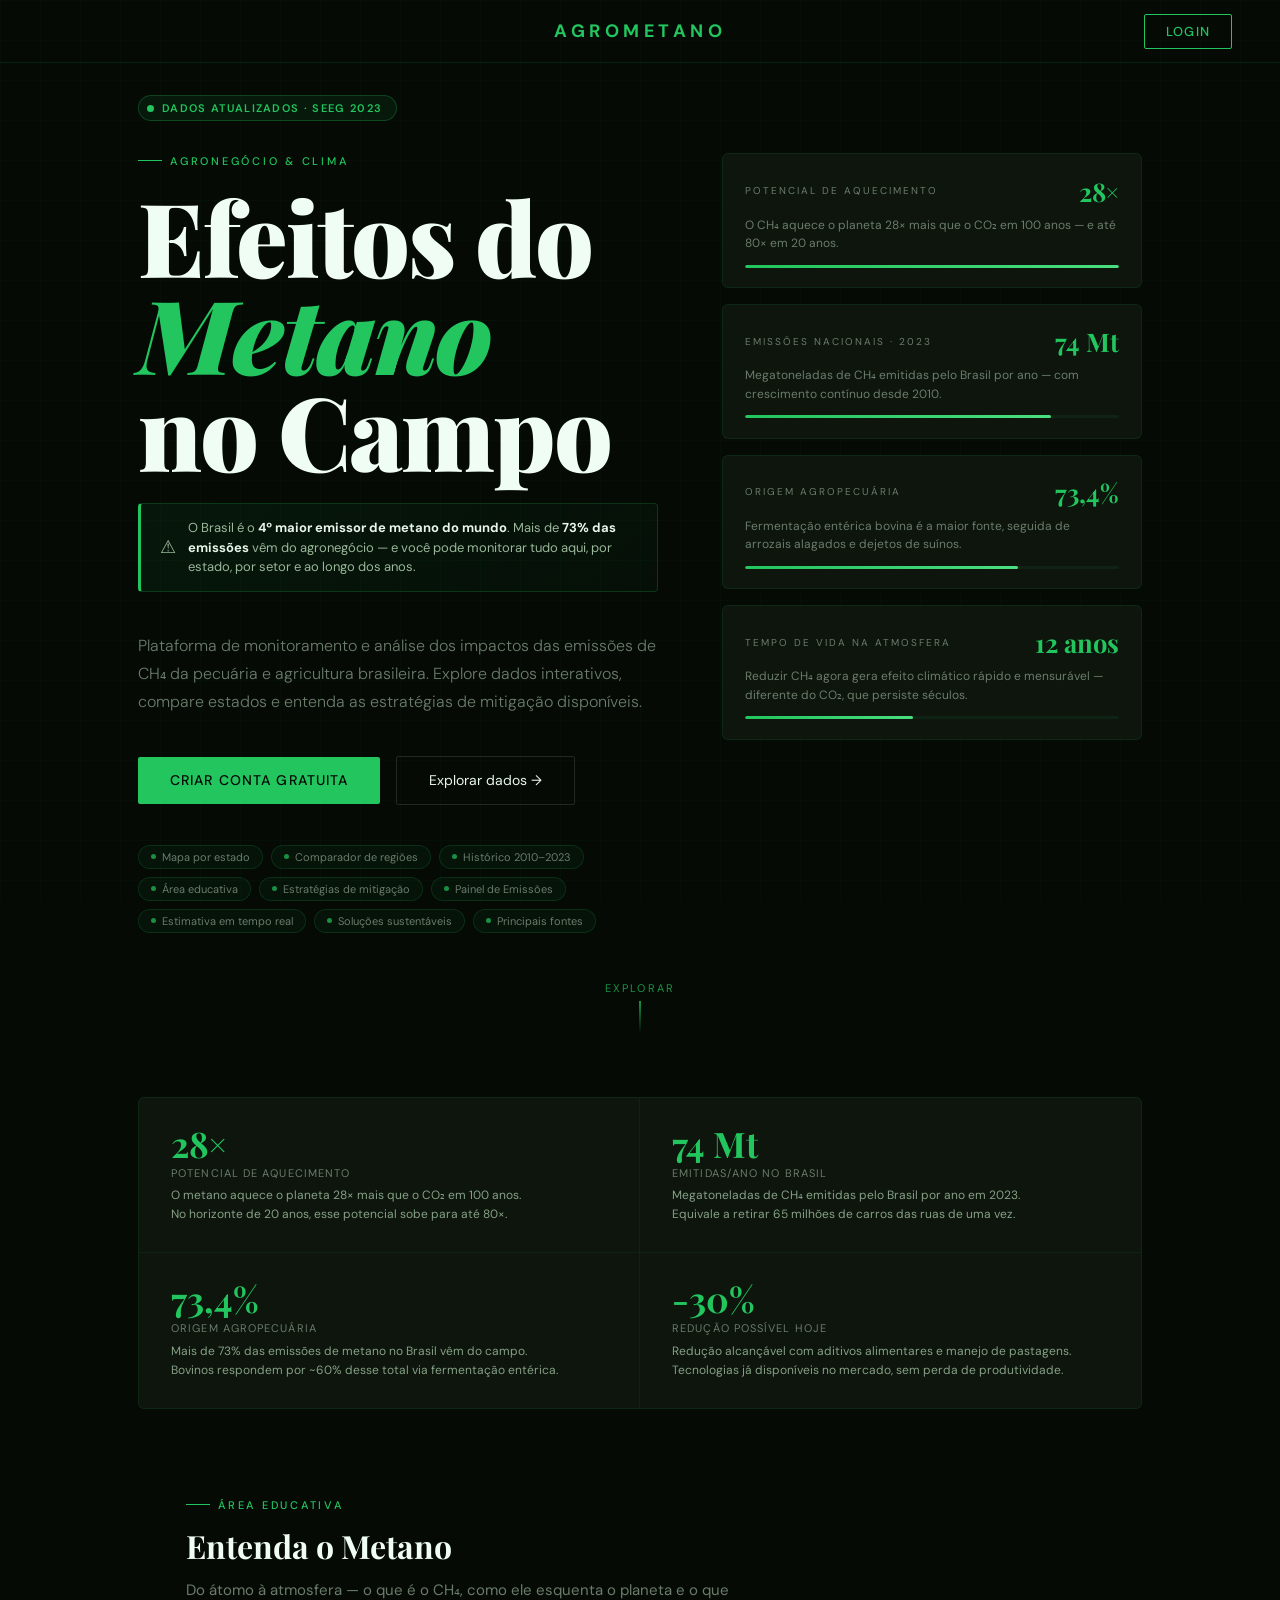
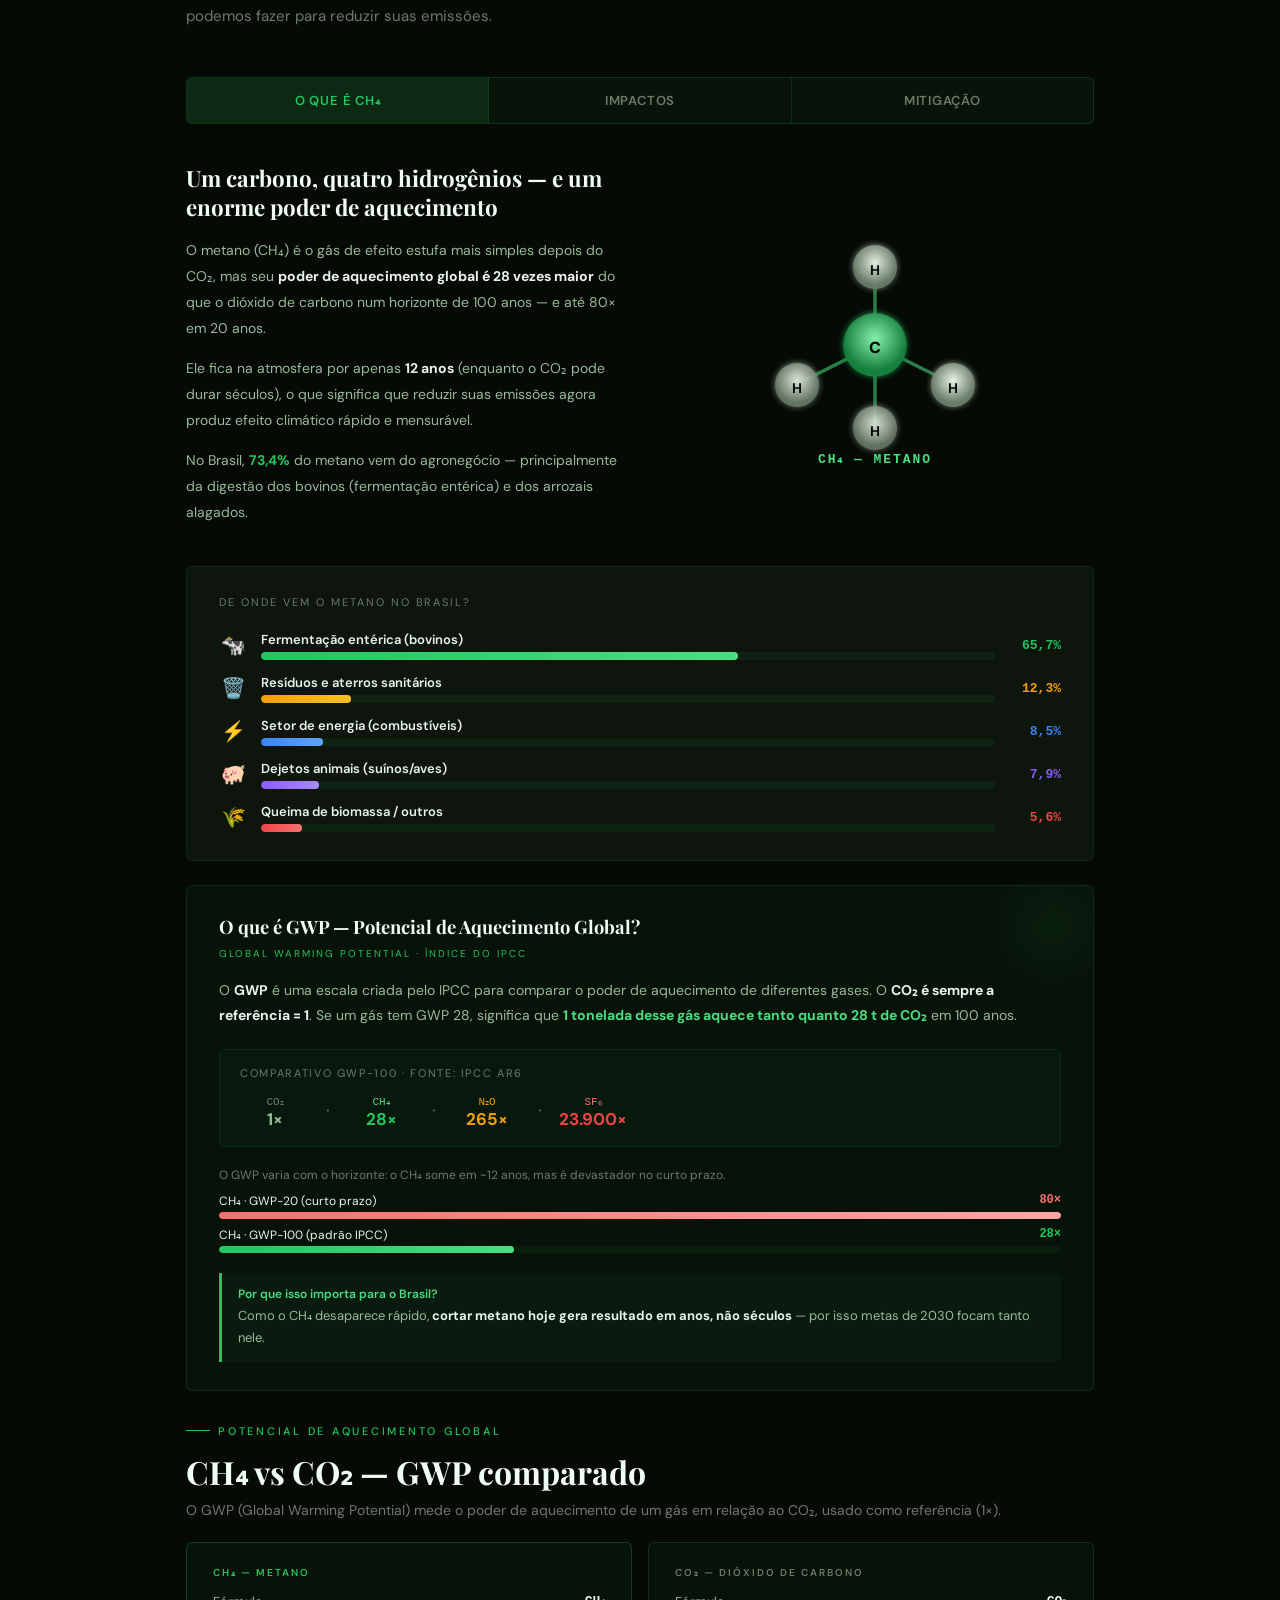
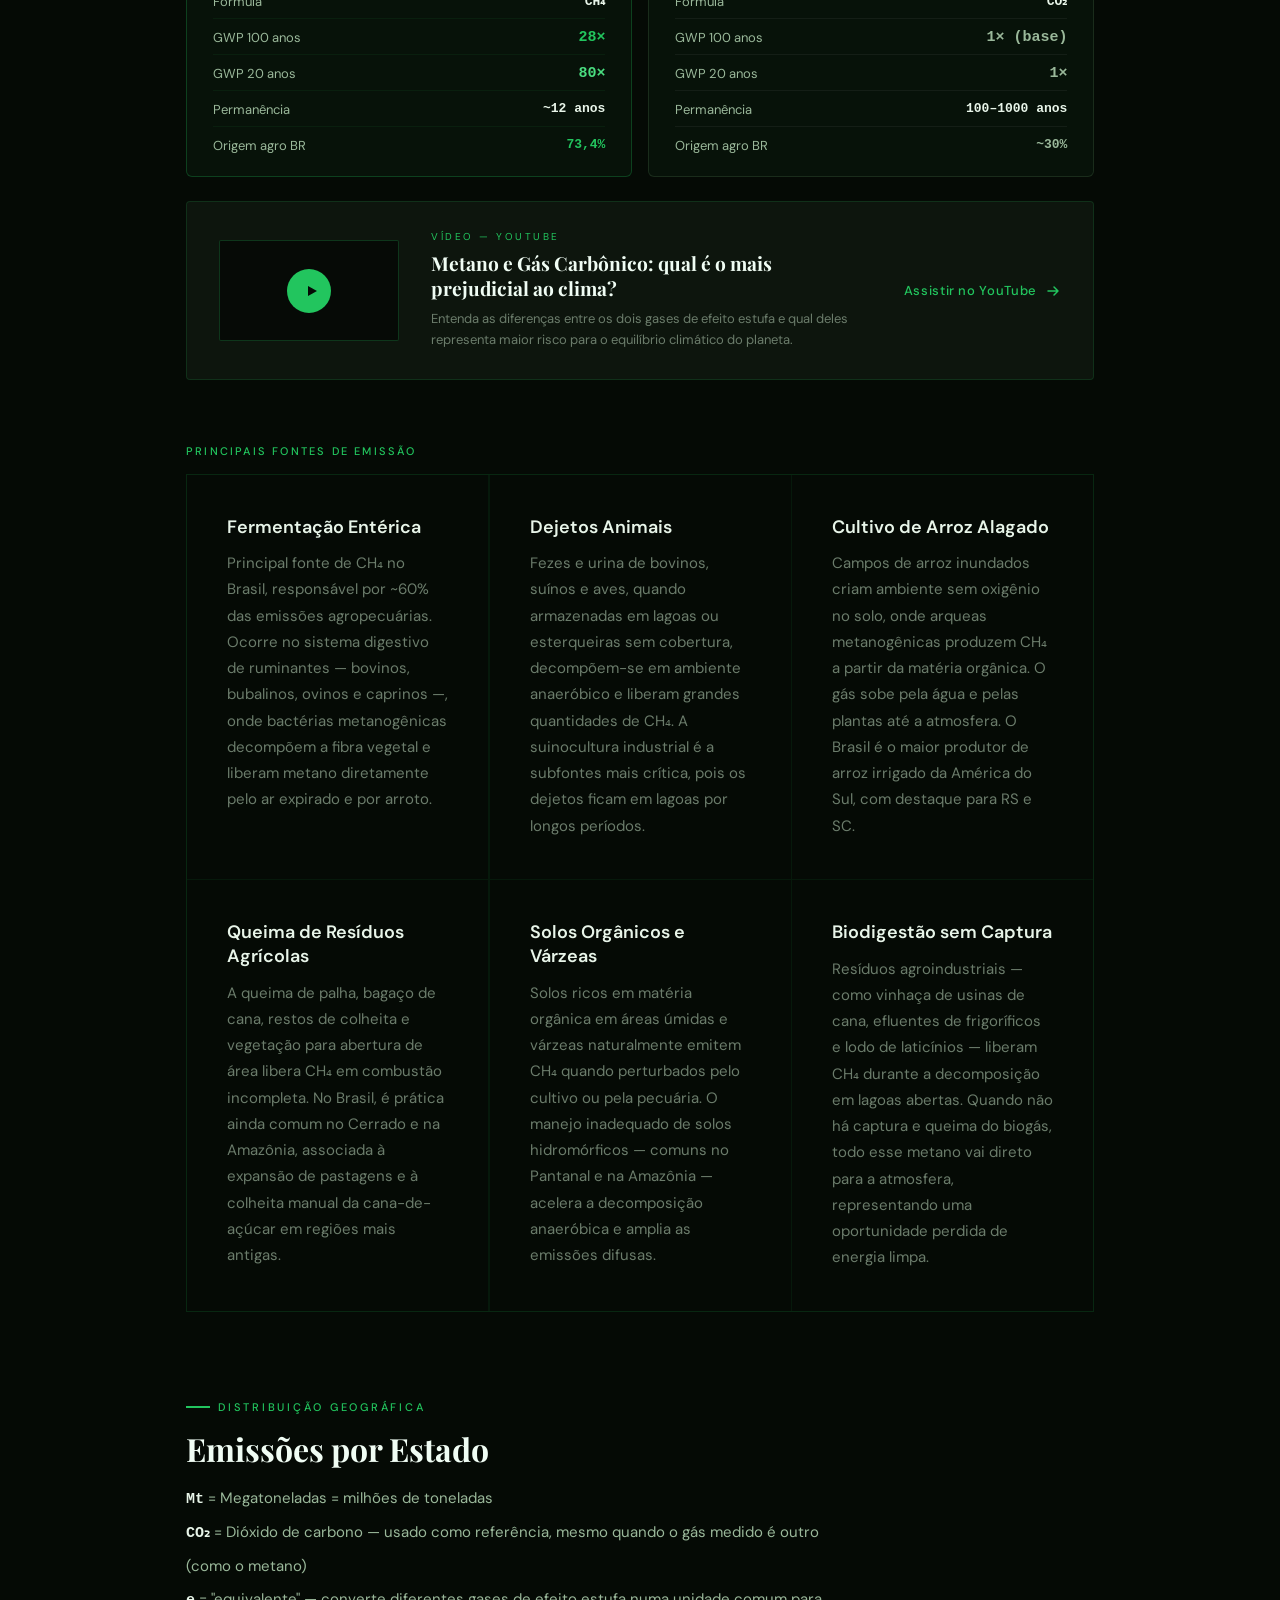
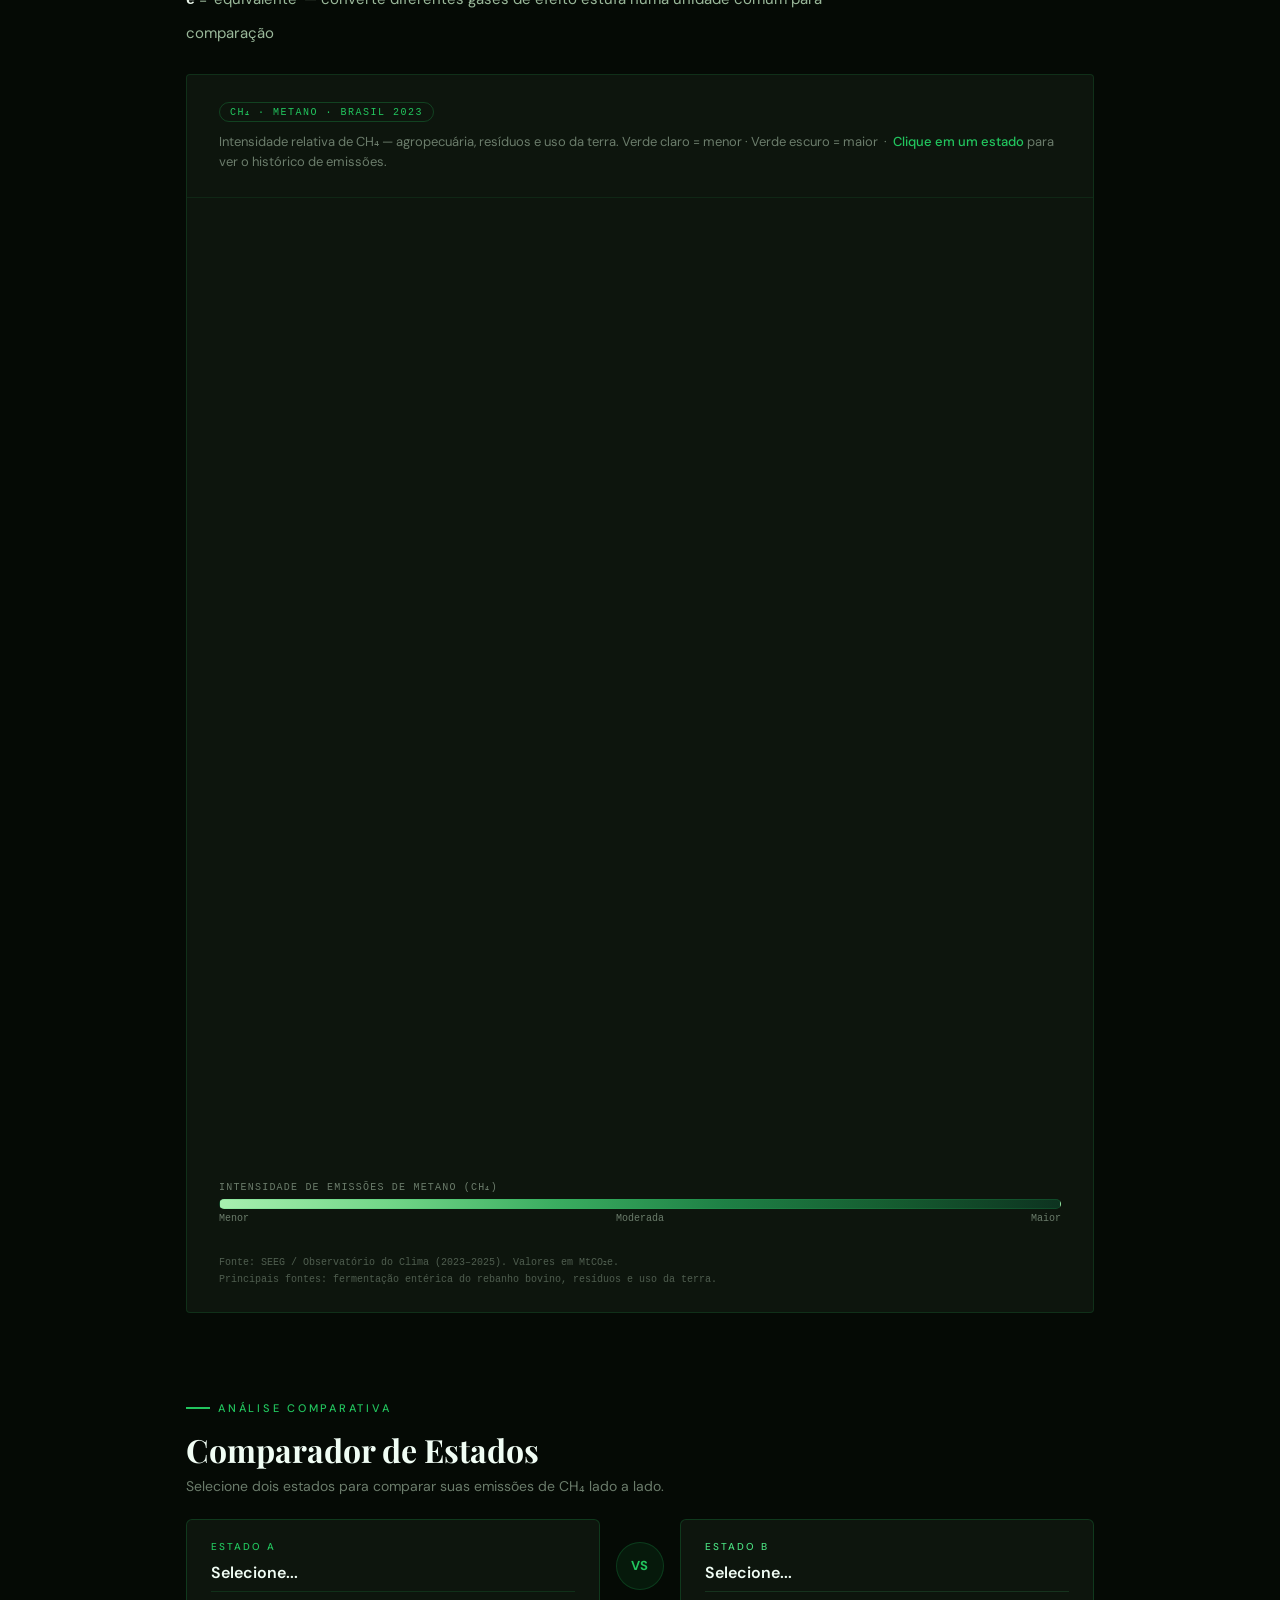
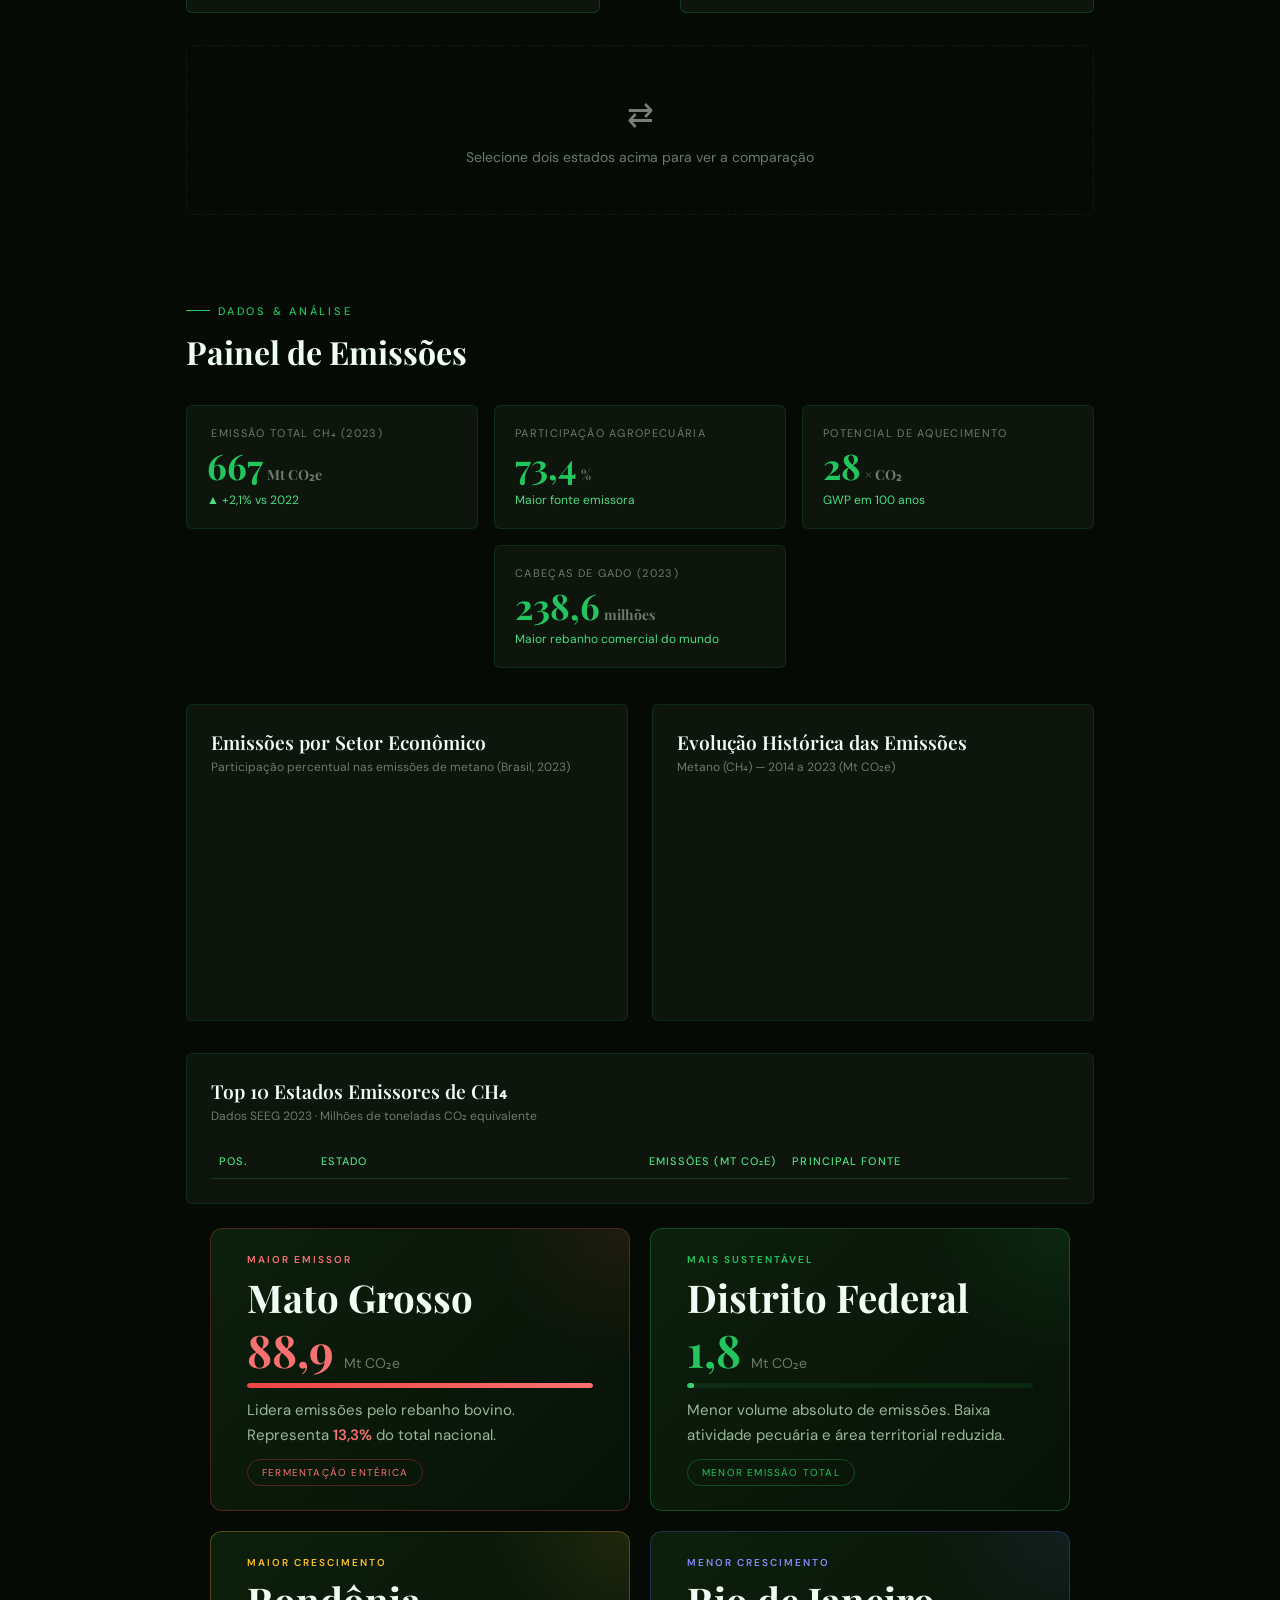
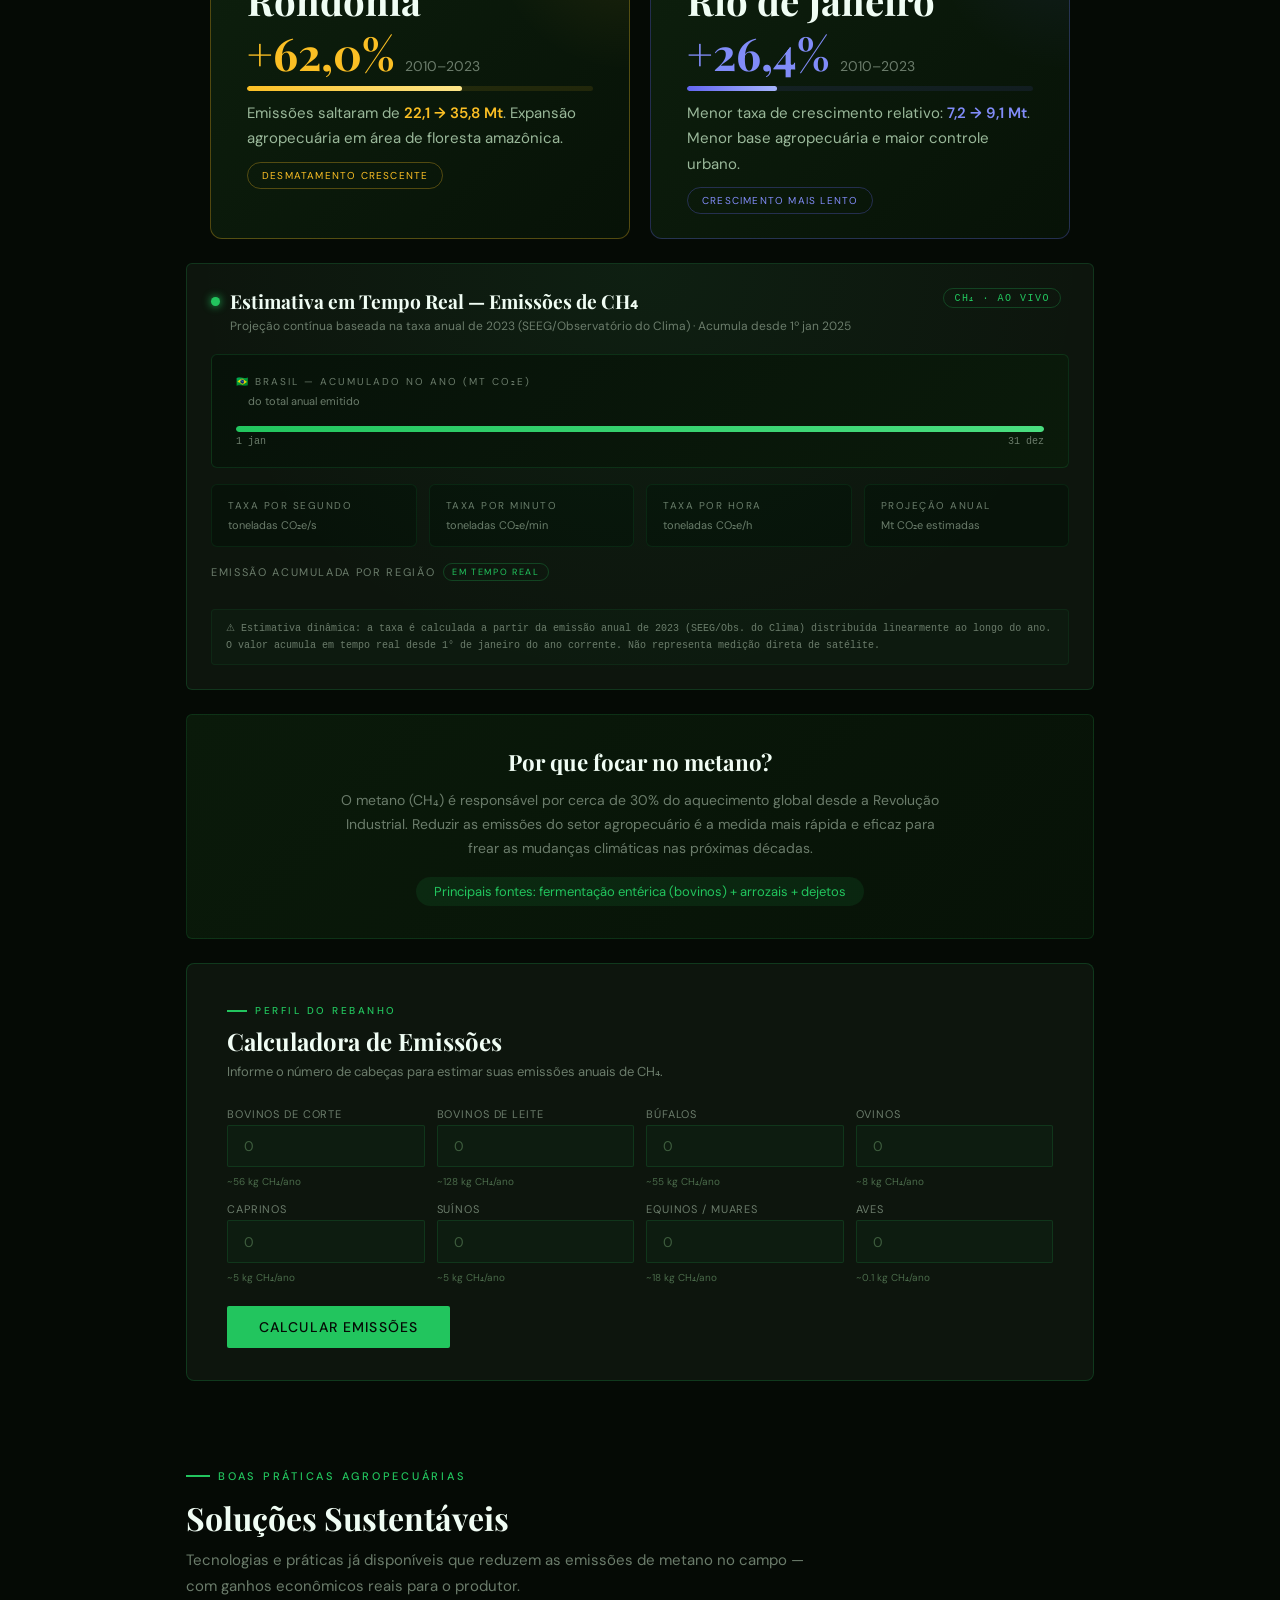
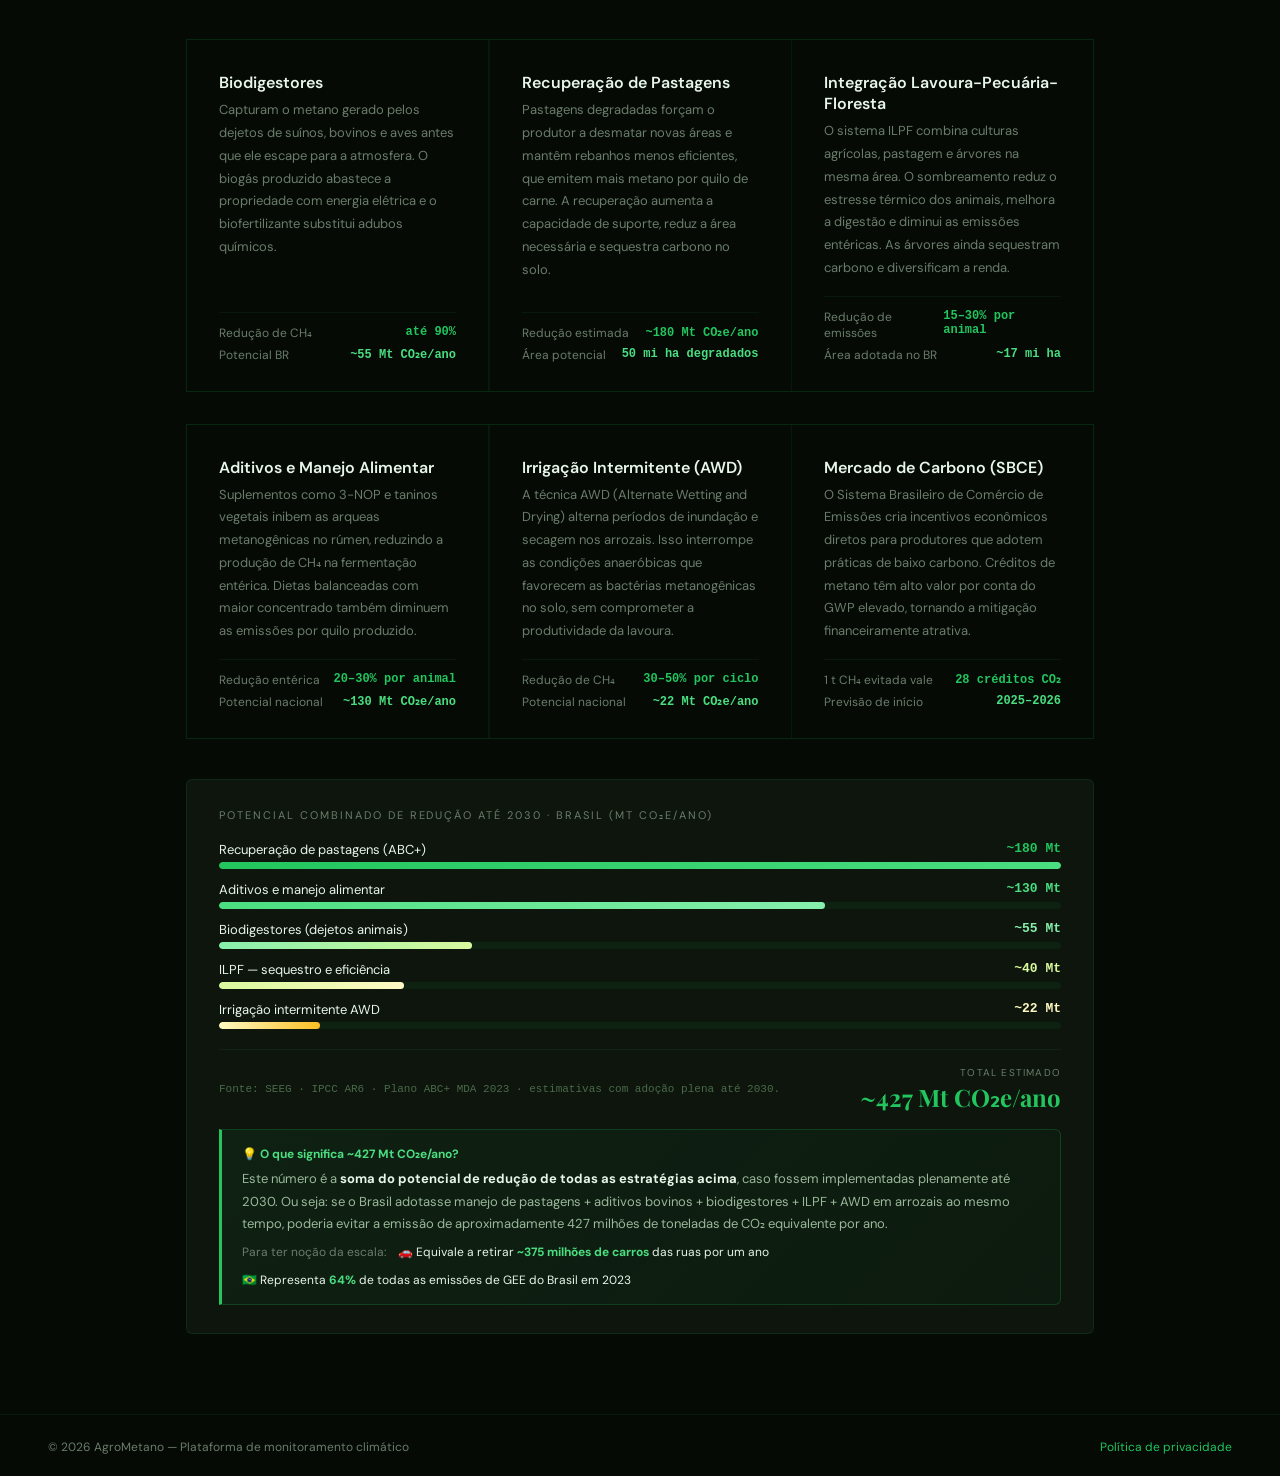
==== index.html @ 8fa7e7f4 "Add files via upload" ====
<!DOCTYPE html>
<html lang="pt-BR">
<head>
<meta charset="UTF-8">
<meta name="viewport" content="width=device-width, initial-scale=1.0">
<title>Efeitos do Metano</title>
<link href="https://fonts.googleapis.com/css2?family=Playfair+Display:wght@400;700;900&family=DM+Sans:wght@300;400;500&display=swap" rel="stylesheet">
<script src="https://accounts.google.com/gsi/client" async defer></script>
  <link rel="stylesheet" href="style.css">
</head>
<body>
<nav>
  <div class="logo">AgroMetano</div>
  <button class="btn-cadastrar" onclick="openModal()">Login</button>
</nav>
<!-- ═══════════════════════════════════════
      HERO 
════════════════════════════════════════ -->
<section class="hero">
  <!-- Badge de status ao vivo -->
  <div class="hero-badge">
    <span class="hero-badge-dot"></span>
    Dados atualizados · SEEG 2023
  </div>
  <div class="hero-split">
    <!-- Coluna esquerda: título + desc + CTAs -->
    <div>
      <div class="tag">Agronegócio &amp; Clima</div>
      <h1>Efeitos do<br><em>Metano</em><br>no Campo</h1>
      <!-- Alerta contextual logo abaixo do título -->
      <div class="hero-alert">
        <span class="hero-alert-icon">⚠</span>
        <span>O Brasil é o <strong>4º maior emissor de metano do mundo</strong>. Mais de <strong>73% das emissões</strong> vêm do agronegócio — e você pode monitorar tudo aqui, por estado, por setor e ao longo dos anos.</span>
      </div>
      <p class="hero-desc">Plataforma de monitoramento e análise dos impactos das emissões de CH₄ da pecuária e agricultura brasileira. Explore dados interativos, compare estados e entenda as estratégias de mitigação disponíveis.</p>
      <div class="hero-actions">
        <button class="btn-primary" onclick="openSignupModal()">Criar conta gratuita</button>
        <button class="btn-outline" onclick="const el=document.getElementById('scroll-cue');const y=el.getBoundingClientRect().top+window.scrollY-80;window.scrollTo({top:y,behavior:'smooth'})">Explorar dados →</button>
      </div>
      <!-- Pílulas de funcionalidades -->
      <div class="feature-trail">
        <span class="feature-pill"><span class="feature-pill-dot"></span>Mapa por estado</span>
        <span class="feature-pill"><span class="feature-pill-dot"></span>Comparador de regiões</span>
        <span class="feature-pill"><span class="feature-pill-dot"></span>Histórico 2010–2023</span>
        <span class="feature-pill"><span class="feature-pill-dot"></span>Área educativa</span>
        <span class="feature-pill"><span class="feature-pill-dot"></span>Estratégias de mitigação</span>
        <span class="feature-pill"><span class="feature-pill-dot"></span>Painel de Emissões</span>
        <span class="feature-pill"><span class="feature-pill-dot"></span>Estimativa em tempo real</span>
        <span class="feature-pill"><span class="feature-pill-dot"></span>Soluções sustentáveis</span>
        <span class="feature-pill"><span class="feature-pill-dot"></span>Principais fontes</span>
      </div>
    </div>
    <!-- Coluna direita: mini dashboard de destaque -->
    <div class="hero-right">
      <div class="hero-card">
        <div class="hero-card-top">
          <span class="hero-card-label">Potencial de aquecimento</span>
          <span class="hero-card-val">28×</span>
        </div>
        <div class="hero-card-desc">O CH₄ aquece o planeta 28× mais que o CO₂ em 100 anos — e até 80× em 20 anos.</div>
        <div class="hero-card-bar"><div class="hero-card-bar-fill" style="width:100%"></div></div>
      </div>
      <div class="hero-card">
        <div class="hero-card-top">
          <span class="hero-card-label">Emissões nacionais · 2023</span>
          <span class="hero-card-val">74 Mt</span>
        </div>
        <div class="hero-card-desc">Megatoneladas de CH₄ emitidas pelo Brasil por ano — com crescimento contínuo desde 2010.</div>
        <div class="hero-card-bar"><div class="hero-card-bar-fill" style="width:82%"></div></div>
      </div>
      <div class="hero-card">
        <div class="hero-card-top">
          <span class="hero-card-label">Origem agropecuária</span>
          <span class="hero-card-val">73,4%</span>
        </div>
        <div class="hero-card-desc">Fermentação entérica bovina é a maior fonte, seguida de arrozais alagados e dejetos de suínos.</div>
        <div class="hero-card-bar"><div class="hero-card-bar-fill" style="width:73%"></div></div>
      </div>
      <div class="hero-card">
        <div class="hero-card-top">
          <span class="hero-card-label">Tempo de vida na atmosfera</span>
          <span class="hero-card-val">12 anos</span>
        </div>
        <div class="hero-card-desc">Reduzir CH₄ agora gera efeito climático rápido e mensurável — diferente do CO₂, que persiste séculos.</div>
        <div class="hero-card-bar"><div class="hero-card-bar-fill" style="width:45%"></div></div>
      </div>
    </div><!-- /hero-right -->
  </div><!-- /hero-split -->
  <div id="scroll-cue" class="scroll-cue">
    <span>Explorar</span>
    <div class="scroll-arrow"></div>
  </div>
</section>
<!-- ═══════════════════════════════════════
      STATS  (4 colunas)
════════════════════════════════════════ -->
<div id="stats-enhanced" class="stats-enhanced">
  <div class="stats-inner">
    <div class="stat-enh">
      <div class="stat-enh-num">28×</div>
      <div class="stat-enh-label">Potencial de aquecimento</div>
      <div class="stat-enh-sub">O metano aquece o planeta 28× mais que o CO₂ em 100 anos.<br>No horizonte de 20 anos, esse potencial sobe para até 80×.</div>
    </div>
    <div class="stat-enh">
      <div class="stat-enh-num">74 Mt</div>
      <div class="stat-enh-label">Emitidas/ano no Brasil</div>
      <div class="stat-enh-sub">Megatoneladas de CH₄ emitidas pelo Brasil por ano em 2023.<br>Equivale a retirar 65 milhões de carros das ruas de uma vez.</div>
    </div>
    <div class="stat-enh">
      <div class="stat-enh-num">73,4%</div>
      <div class="stat-enh-label">Origem agropecuária</div>
      <div class="stat-enh-sub">Mais de 73% das emissões de metano no Brasil vêm do campo.<br>Bovinos respondem por ~60% desse total via fermentação entérica.</div>
    </div>
    <div class="stat-enh">
      <div class="stat-enh-num">-30%</div>
      <div class="stat-enh-label">Redução possível hoje</div>
      <div class="stat-enh-sub">Redução alcançável com aditivos alimentares e manejo de pastagens.<br>Tecnologias já disponíveis no mercado, sem perda de produtividade.</div>
    </div>
  </div>
<!-- ══════════════════════════════════════════
      ÁREA EDUCATIVA
══════════════════════════════════════════ -->
<section id="educativa" style="position:relative;z-index:1;max-width:1100px;margin:0 auto;padding:0 3rem 5rem;">
  <!-- Header -->
  <div style="margin-bottom:3rem;">
    <div class="tag" style="margin-bottom:0.8rem;">Área Educativa</div>
    <h2 style="font-family:'Playfair Display',serif;font-size:2rem;font-weight:700;color:#f0fdf4;margin-bottom:0.6rem;">Entenda o Metano</h2>
    <p style="font-size:15px;color:#6b7c6b;max-width:580px;line-height:1.75;">Do átomo à atmosfera — o que é o CH₄, como ele esquenta o planeta e o que podemos fazer para reduzir suas emissões.</p>
  </div>
  <!-- ABAS de navegação -->
  <div style="display:flex;gap:0;border:1.5px solid rgba(34,197,94,0.18);border-radius:6px;overflow:hidden;margin-bottom:2.5rem;background:#0a130a;">
    <button class="edu-tab active" data-tab="oque" onclick="switchTab('oque',this)" style="flex:1;padding:0.85rem 1rem;background:rgba(34,197,94,0.12);border:none;border-right:1px solid rgba(34,197,94,0.15);color:#22c55e;font-family:'DM Sans',sans-serif;font-size:13px;font-weight:600;letter-spacing:0.06em;text-transform:uppercase;cursor:pointer;transition:all 0.2s;">O que é CH₄</button>
    <button class="edu-tab" data-tab="impactos" onclick="switchTab('impactos',this)" style="flex:1;padding:0.85rem 1rem;background:transparent;border:none;border-right:1px solid rgba(34,197,94,0.15);color:#6b7c6b;font-family:'DM Sans',sans-serif;font-size:13px;font-weight:600;letter-spacing:0.06em;text-transform:uppercase;cursor:pointer;transition:all 0.2s;">Impactos</button>
    <button class="edu-tab" data-tab="mitigacao" onclick="switchTab('mitigacao',this)" style="flex:1;padding:0.85rem 1rem;background:transparent;border:none;color:#6b7c6b;font-family:'DM Sans',sans-serif;font-size:13px;font-weight:600;letter-spacing:0.06em;text-transform:uppercase;cursor:pointer;transition:all 0.2s;">Mitigação</button>
  </div>
  <!-- ───────────── ABA 1: O que é CH₄ ───────────── -->
  <div id="edu-tab-oque" class="edu-panel" style="display:block;">
    <!-- Molécula SVG + intro -->
    <div style="display:grid;grid-template-columns:1fr 1fr;gap:2rem;align-items:center;margin-bottom:2.5rem;">
      <div>
        <div style="font-family:'Playfair Display',serif;font-size:1.4rem;font-weight:700;color:#f0fdf4;margin-bottom:1rem;line-height:1.3;">Um carbono, quatro hidrogênios — e um enorme poder de aquecimento</div>
        <p style="font-size:14px;color:#9ab89a;line-height:1.85;margin-bottom:0.9rem;">O metano (CH₄) é o gás de efeito estufa mais simples depois do CO₂, mas seu <strong style="color:#e8f5e9;">poder de aquecimento global é 28 vezes maior</strong> do que o dióxido de carbono num horizonte de 100 anos — e até 80× em 20 anos.</p>
        <p style="font-size:14px;color:#9ab89a;line-height:1.85;margin-bottom:0.9rem;">Ele fica na atmosfera por apenas <strong style="color:#e8f5e9;">12 anos</strong> (enquanto o CO₂ pode durar séculos), o que significa que reduzir suas emissões agora produz efeito climático rápido e mensurável.</p>
        <p style="font-size:14px;color:#9ab89a;line-height:1.85;">No Brasil, <strong style="color:#22c55e;">73,4%</strong> do metano vem do agronegócio — principalmente da digestão dos bovinos (fermentação entérica) e dos arrozais alagados.</p>
      </div>
      <!-- Infográfico: molécula animada -->
      <div style="display:flex;justify-content:center;align-items:center;padding:1.5rem;">
        <svg viewBox="0 0 260 260" width="260" height="260" style="overflow:visible;">
          <defs>
            <radialGradient id="cGrad" cx="50%" cy="40%" r="50%">
              <stop offset="0%" stop-color="#86efac"/><stop offset="100%" stop-color="#15803d"/>
            </radialGradient>
            <radialGradient id="hGrad" cx="50%" cy="40%" r="50%">
              <stop offset="0%" stop-color="#e8f5e9"/><stop offset="100%" stop-color="#6b7c6b"/>
            </radialGradient>
            <filter id="glow"><feGaussianBlur stdDeviation="3" result="blur"/><feMerge><feMergeNode in="blur"/><feMergeNode in="SourceGraphic"/></feMerge></filter>
          </defs>
          <!-- Bonds -->
          <g stroke="rgba(74,222,128,0.55)" stroke-width="3.5" stroke-linecap="round">
            <line x1="130" y1="130" x2="130" y2="60"/>
            <line x1="130" y1="130" x2="60"  y2="165"/>
            <line x1="130" y1="130" x2="200" y2="165"/>
            <line x1="130" y1="130" x2="130" y2="205"/>
          </g>
          <!-- H atoms -->
          <circle cx="130" cy="52"  r="22" fill="url(#hGrad)" filter="url(#glow)" opacity="0.9"><animate attributeName="opacity" values="0.9;1;0.9" dur="3s" repeatCount="indefinite"/></circle>
          <circle cx="52"  cy="170" r="22" fill="url(#hGrad)" filter="url(#glow)" opacity="0.9"><animate attributeName="opacity" values="0.9;1;0.9" dur="3.4s" repeatCount="indefinite"/></circle>
          <circle cx="208" cy="170" r="22" fill="url(#hGrad)" filter="url(#glow)" opacity="0.9"><animate attributeName="opacity" values="0.9;1;0.9" dur="2.7s" repeatCount="indefinite"/></circle>
          <circle cx="130" cy="213" r="22" fill="url(#hGrad)" filter="url(#glow)" opacity="0.9"><animate attributeName="opacity" values="0.9;1;0.9" dur="3.8s" repeatCount="indefinite"/></circle>
          <!-- H labels -->
          <text x="130" y="56"  text-anchor="middle" dominant-baseline="middle" font-size="14" font-weight="700" font-family="DM Sans,sans-serif" fill="#050a05">H</text>
          <text x="52"  y="174" text-anchor="middle" dominant-baseline="middle" font-size="14" font-weight="700" font-family="DM Sans,sans-serif" fill="#050a05">H</text>
          <text x="208" y="174" text-anchor="middle" dominant-baseline="middle" font-size="14" font-weight="700" font-family="DM Sans,sans-serif" fill="#050a05">H</text>
          <text x="130" y="217" text-anchor="middle" dominant-baseline="middle" font-size="14" font-weight="700" font-family="DM Sans,sans-serif" fill="#050a05">H</text>
          <!-- C atom central -->
          <circle cx="130" cy="130" r="30" fill="url(#cGrad)" filter="url(#glow)"><animate attributeName="r" values="30;32;30" dur="2.5s" repeatCount="indefinite"/></circle>
          <text x="130" y="134" text-anchor="middle" dominant-baseline="middle" font-size="16" font-weight="900" font-family="DM Sans,sans-serif" fill="#050a05">C</text>
          <!-- Label -->
          <text x="130" y="248" text-anchor="middle" font-size="13" font-weight="700" font-family="DM Mono,monospace" fill="#4ade80" letter-spacing="0.15em">CH₄ — METANO</text>
        </svg>
      </div>
    </div>
    <!-- Infográfico: de onde vem o metano -->
    <div style="background:#0d150d;border:1.5px solid rgba(34,197,94,0.12);border-radius:6px;padding:1.75rem 2rem;margin-bottom:1.5rem;">
      <div style="font-size:11px;text-transform:uppercase;letter-spacing:0.18em;color:#6b7c6b;margin-bottom:1.4rem;">De onde vem o metano no Brasil?</div>
      <div style="display:flex;flex-direction:column;gap:14px;">
        <!-- Fonte 1 -->
        <div style="display:grid;grid-template-columns:28px 1fr 52px;align-items:center;gap:14px;">
          <div style="font-size:20px;text-align:center;">🐄</div>
          <div>
            <div style="font-size:13px;color:#e8f5e9;font-weight:600;margin-bottom:4px;">Fermentação entérica (bovinos)</div>
            <div style="height:8px;background:rgba(34,197,94,0.08);border-radius:999px;overflow:hidden;"><div style="width:65%;height:100%;background:linear-gradient(90deg,#22c55e,#4ade80);border-radius:999px;"></div></div>
          </div>
          <div style="font-family:'DM Mono',monospace;font-size:13px;color:#22c55e;font-weight:700;text-align:right;">65,7%</div>
        </div>
        <!-- Fonte 2 -->
        <div style="display:grid;grid-template-columns:28px 1fr 52px;align-items:center;gap:14px;">
          <div style="font-size:20px;text-align:center;">🗑️</div>
          <div>
            <div style="font-size:13px;color:#e8f5e9;font-weight:600;margin-bottom:4px;">Resíduos e aterros sanitários</div>
            <div style="height:8px;background:rgba(34,197,94,0.08);border-radius:999px;overflow:hidden;"><div style="width:12.3%;height:100%;background:linear-gradient(90deg,#f59e0b,#fbbf24);border-radius:999px;"></div></div>
          </div>
          <div style="font-family:'DM Mono',monospace;font-size:13px;color:#f59e0b;font-weight:700;text-align:right;">12,3%</div>
        </div>
        <!-- Fonte 3 -->
        <div style="display:grid;grid-template-columns:28px 1fr 52px;align-items:center;gap:14px;">
          <div style="font-size:20px;text-align:center;">⚡</div>
          <div>
            <div style="font-size:13px;color:#e8f5e9;font-weight:600;margin-bottom:4px;">Setor de energia (combustíveis)</div>
            <div style="height:8px;background:rgba(34,197,94,0.08);border-radius:999px;overflow:hidden;"><div style="width:8.5%;height:100%;background:linear-gradient(90deg,#3b82f6,#60a5fa);border-radius:999px;"></div></div>
          </div>
          <div style="font-family:'DM Mono',monospace;font-size:13px;color:#3b82f6;font-weight:700;text-align:right;">8,5%</div>
        </div>
        <!-- Fonte 4 -->
        <div style="display:grid;grid-template-columns:28px 1fr 52px;align-items:center;gap:14px;">
          <div style="font-size:20px;text-align:center;">🐖</div>
          <div>
            <div style="font-size:13px;color:#e8f5e9;font-weight:600;margin-bottom:4px;">Dejetos animais (suínos/aves)</div>
            <div style="height:8px;background:rgba(34,197,94,0.08);border-radius:999px;overflow:hidden;"><div style="width:7.9%;height:100%;background:linear-gradient(90deg,#8b5cf6,#a78bfa);border-radius:999px;"></div></div>
          </div>
          <div style="font-family:'DM Mono',monospace;font-size:13px;color:#8b5cf6;font-weight:700;text-align:right;">7,9%</div>
        </div>
        <!-- Fonte 5 -->
        <div style="display:grid;grid-template-columns:28px 1fr 52px;align-items:center;gap:14px;">
          <div style="font-size:20px;text-align:center;">🌾</div>
          <div>
            <div style="font-size:13px;color:#e8f5e9;font-weight:600;margin-bottom:4px;">Queima de biomassa / outros</div>
            <div style="height:8px;background:rgba(34,197,94,0.08);border-radius:999px;overflow:hidden;"><div style="width:5.6%;height:100%;background:linear-gradient(90deg,#ef4444,#f87171);border-radius:999px;"></div></div>
          </div>
          <div style="font-family:'DM Mono',monospace;font-size:13px;color:#ef4444;font-weight:700;text-align:right;">5,6%</div>
        </div>
      </div>
    </div>
    <!-- ── EXPLICAÇÃO GWP ── -->
    <div style="background:#071209;border:1.5px solid rgba(34,197,94,0.15);border-radius:6px;padding:1.75rem 2rem;position:relative;overflow:hidden;margin-bottom:1.5rem;">
      <div style="position:absolute;top:-30px;right:-30px;width:140px;height:140px;border-radius:50%;background:radial-gradient(circle,rgba(34,197,94,0.07) 0%,transparent 70%);pointer-events:none;"></div>
      <div style="display:flex;align-items:center;gap:10px;margin-bottom:0.5rem;">
        <div style="font-family:'Playfair Display',serif;font-size:1.15rem;font-weight:700;color:#f0fdf4;">O que é GWP — Potencial de Aquecimento Global?</div>
      </div>
      <div style="font-size:10px;letter-spacing:0.2em;text-transform:uppercase;color:#22c55e;margin-bottom:1.1rem;">Global Warming Potential · índice do IPCC</div>
      <p style="font-size:14px;color:#9ab89a;line-height:1.85;margin-bottom:1.25rem;">O <strong style="color:#e8f5e9;">GWP</strong> é uma escala criada pelo IPCC para comparar o poder de aquecimento de diferentes gases. O <strong style="color:#e8f5e9;">CO₂ é sempre a referência = 1</strong>. Se um gás tem GWP 28, significa que <strong style="color:#4ade80;">1 tonelada desse gás aquece tanto quanto 28 t de CO₂</strong> em 100 anos.</p>
      <!-- Analogia visual -->
      <div style="background:rgba(34,197,94,0.04);border:1px solid rgba(34,197,94,0.1);border-radius:6px;padding:1rem 1.25rem;margin-bottom:1.25rem;">
        <div style="font-size:11px;text-transform:uppercase;letter-spacing:0.15em;color:#6b7c6b;margin-bottom:0.7rem;">Comparativo GWP-100 · fonte: IPCC AR6</div>
        <div style="display:flex;align-items:center;gap:1rem;flex-wrap:wrap;">
          <div style="text-align:center;min-width:70px;"><div style="font-family:'DM Mono',monospace;font-size:11px;color:#6b7c6b;margin-top:4px;">CO₂</div><div style="font-size:17px;font-weight:700;color:#9ab89a;">1×</div></div>
          <div style="color:#4a6a4a;font-size:1.2rem;">·</div>
          <div style="text-align:center;min-width:70px;"><div style="font-family:'DM Mono',monospace;font-size:11px;color:#4ade80;margin-top:4px;">CH₄</div><div style="font-size:17px;font-weight:700;color:#22c55e;">28×</div></div>
          <div style="color:#4a6a4a;font-size:1.2rem;">·</div>
          <div style="text-align:center;min-width:70px;"><div style="font-family:'DM Mono',monospace;font-size:11px;color:#f59e0b;margin-top:4px;">N₂O</div><div style="font-size:17px;font-weight:700;color:#f59e0b;">265×</div></div>
          <div style="color:#4a6a4a;font-size:1.2rem;">·</div>
          <div style="text-align:center;min-width:70px;"><div style="font-family:'DM Mono',monospace;font-size:11px;color:#f87171;margin-top:4px;">SF₆</div><div style="font-size:17px;font-weight:700;color:#ef4444;">23.900×</div></div>
        </div>
      </div>
      <!-- Horizonte temporal -->
      <div style="display:flex;flex-direction:column;gap:8px;margin-bottom:1.25rem;">
        <div style="font-size:12px;color:#6b7c6b;margin-bottom:2px;">O GWP varia com o horizonte: o CH₄ some em ~12 anos, mas é devastador no curto prazo.</div>
        <div>
          <div style="display:flex;justify-content:space-between;margin-bottom:3px;"><span style="font-size:12px;color:#e8f5e9;">CH₄ · GWP-20 (curto prazo)</span><span style="font-family:'DM Mono',monospace;font-size:12px;color:#f87171;font-weight:700;">80×</span></div>
          <div style="height:7px;background:rgba(34,197,94,0.06);border-radius:999px;overflow:hidden;"><div style="width:100%;height:100%;background:linear-gradient(90deg,#f87171,#fca5a5);border-radius:999px;animation:gwpGrow 1.2s ease both;"></div></div>
        </div>
        <div>
          <div style="display:flex;justify-content:space-between;margin-bottom:3px;"><span style="font-size:12px;color:#e8f5e9;">CH₄ · GWP-100 (padrão IPCC)</span><span style="font-family:'DM Mono',monospace;font-size:12px;color:#22c55e;font-weight:700;">28×</span></div>
          <div style="height:7px;background:rgba(34,197,94,0.06);border-radius:999px;overflow:hidden;"><div style="width:35%;height:100%;background:linear-gradient(90deg,#22c55e,#4ade80);border-radius:999px;animation:gwpGrow 1.4s ease both;"></div></div>
        </div>
      </div>
      <div style="background:rgba(34,197,94,0.05);border-left:3px solid #22c55e;padding:0.8rem 1rem;border-radius:0 4px 4px 0;">
        <div style="font-size:12px;font-weight:600;color:#4ade80;margin-bottom:3px;">Por que isso importa para o Brasil?</div>
        <p style="font-size:13px;color:#9ab89a;line-height:1.7;margin:0;">Como o CH₄ desaparece rápido, <strong style="color:#e8f5e9;">cortar metano hoje gera resultado em anos, não séculos</strong> — por isso metas de 2030 focam tanto nele.</p>
      </div>
    </div>
    <!-- ── GWP: COMPARATIVO CH₄ vs CO₂ (inline) ── -->
    <div style="margin-bottom:1.5rem;">
      <div style="margin-bottom:1.2rem;">
        <div style="display:inline-flex;align-items:center;gap:8px;font-size:11px;letter-spacing:0.25em;text-transform:uppercase;color:#22c55e;font-weight:500;margin-bottom:0.8rem;">
          <span style="display:block;width:24px;height:1.5px;background:#22c55e;"></span>
          Potencial de Aquecimento Global
        </div>
        <h2 style="font-family:'Playfair Display',serif;font-size:2rem;font-weight:700;color:#f0fdf4;">CH₄ vs CO₂ — GWP comparado</h2>
        <p style="font-size:14px;color:#6b7c6b;margin-top:6px;line-height:1.7;">O GWP (Global Warming Potential) mede o poder de aquecimento de um gás em relação ao CO₂, usado como referência (1×).</p>
      </div>
      <div style="display:grid;grid-template-columns:1fr 1fr;gap:16px;">
        <div style="background:#071209;border:1.5px solid rgba(34,197,94,0.25);border-radius:6px;padding:1.4rem 1.6rem;">
          <div style="font-size:10px;text-transform:uppercase;letter-spacing:0.2em;color:#22c55e;margin-bottom:0.9rem;font-weight:600;">CH₄ — Metano</div>
          <div style="display:flex;flex-direction:column;gap:10px;">
            <div style="display:flex;justify-content:space-between;border-bottom:1px solid rgba(34,197,94,0.07);padding-bottom:8px;font-size:13px;"><span style="color:#9ab89a;">Fórmula</span><span style="color:#e8f5e9;font-family:'DM Mono',monospace;font-weight:600;">CH₄</span></div>
            <div style="display:flex;justify-content:space-between;border-bottom:1px solid rgba(34,197,94,0.07);padding-bottom:8px;font-size:13px;"><span style="color:#9ab89a;">GWP 100 anos</span><span style="color:#22c55e;font-weight:700;font-family:'DM Mono',monospace;font-size:15px;">28×</span></div>
            <div style="display:flex;justify-content:space-between;border-bottom:1px solid rgba(34,197,94,0.07);padding-bottom:8px;font-size:13px;"><span style="color:#9ab89a;">GWP 20 anos</span><span style="color:#4ade80;font-weight:700;font-family:'DM Mono',monospace;font-size:15px;">80×</span></div>
            <div style="display:flex;justify-content:space-between;border-bottom:1px solid rgba(34,197,94,0.07);padding-bottom:8px;font-size:13px;"><span style="color:#9ab89a;">Permanência</span><span style="color:#e8f5e9;font-family:'DM Mono',monospace;font-weight:600;">~12 anos</span></div>
            <div style="display:flex;justify-content:space-between;font-size:13px;"><span style="color:#9ab89a;">Origem agro BR</span><span style="color:#22c55e;font-weight:700;font-family:'DM Mono',monospace;">73,4%</span></div>
          </div>
        </div>
        <div style="background:#071209;border:1.5px solid rgba(100,150,100,0.2);border-radius:6px;padding:1.4rem 1.6rem;">
          <div style="font-size:10px;text-transform:uppercase;letter-spacing:0.2em;color:#6b7c6b;margin-bottom:0.9rem;font-weight:600;">CO₂ — Dióxido de Carbono</div>
          <div style="display:flex;flex-direction:column;gap:10px;">
            <div style="display:flex;justify-content:space-between;border-bottom:1px solid rgba(255,255,255,0.05);padding-bottom:8px;font-size:13px;"><span style="color:#9ab89a;">Fórmula</span><span style="color:#e8f5e9;font-family:'DM Mono',monospace;font-weight:600;">CO₂</span></div>
            <div style="display:flex;justify-content:space-between;border-bottom:1px solid rgba(255,255,255,0.05);padding-bottom:8px;font-size:13px;"><span style="color:#9ab89a;">GWP 100 anos</span><span style="color:#9ab89a;font-weight:700;font-family:'DM Mono',monospace;font-size:15px;">1× (base)</span></div>
            <div style="display:flex;justify-content:space-between;border-bottom:1px solid rgba(255,255,255,0.05);padding-bottom:8px;font-size:13px;"><span style="color:#9ab89a;">GWP 20 anos</span><span style="color:#9ab89a;font-weight:700;font-family:'DM Mono',monospace;font-size:15px;">1×</span></div>
            <div style="display:flex;justify-content:space-between;border-bottom:1px solid rgba(255,255,255,0.05);padding-bottom:8px;font-size:13px;"><span style="color:#9ab89a;">Permanência</span><span style="color:#e8f5e9;font-family:'DM Mono',monospace;font-weight:600;">100–1000 anos</span></div>
            <div style="display:flex;justify-content:space-between;font-size:13px;"><span style="color:#9ab89a;">Origem agro BR</span><span style="color:#9ab89a;font-family:'DM Mono',monospace;font-weight:600;">~30%</span></div>
          </div>
        </div>
      </div>
    </div>
    <div class="video-card" style="padding:0 0 2rem;"> <a class="video-link" href="https://youtu.be/LtOLXFwChlA" target="_blank"> <div class="video-thumb"> <img class="thumb-img" src="https://img.youtube.com/vi/LtOLXFwChlA/hqdefault.jpg" alt="Thumbnail do vídeo" onerror="this.style.display='none'" /> <div class="play-btn"> <div class="play-circle"> <svg width="16" height="16" viewBox="0 0 16 16" fill="none"> <path d="M5 3l9 5-9 5V3z" fill="#050a05"/> </svg> </div> </div> </div> <div class="video-info"> <div class="video-label">Vídeo — YouTube</div> <div class="video-title">Metano e Gás Carbônico: qual é o mais prejudicial ao clima?</div> <div class="video-desc">Entenda as diferenças entre os dois gases de efeito estufa e qual deles representa maior risco para o equilíbrio climático do planeta.</div> </div> <div class="video-cta"> Assistir no YouTube <svg width="16" height="16" viewBox="0 0 16 16" fill="none"> <path d="M3 8h10M9 4l4 4-4 4" stroke="#22c55e" stroke-width="1.5" stroke-linecap="round" stroke-linejoin="round"/> </svg> </div> </a> </div>
    <!-- ── PRINCIPAIS FONTES ── -->
    <div style="margin-top:2rem;">
      <div style="font-size:11px;letter-spacing:0.2em;text-transform:uppercase;color:#22c55e;margin-bottom:1rem;font-weight:500;">Principais Fontes de Emissão</div>
      <div class="cards" style="grid-template-columns:repeat(3,1fr);">
        <div class="card">
          <div class="card-title">Fermentação Entérica</div>
          <div class="card-text">Principal fonte de CH₄ no Brasil, responsável por ~60% das emissões agropecuárias. Ocorre no sistema digestivo de ruminantes — bovinos, bubalinos, ovinos e caprinos —, onde bactérias metanogênicas decompõem a fibra vegetal e liberam metano diretamente pelo ar expirado e por arroto.</div>
        </div>
        <div class="card">
          <div class="card-title">Dejetos Animais</div>
          <div class="card-text">Fezes e urina de bovinos, suínos e aves, quando armazenadas em lagoas ou esterqueiras sem cobertura, decompõem-se em ambiente anaeróbico e liberam grandes quantidades de CH₄. A suinocultura industrial é a subfontes mais crítica, pois os dejetos ficam em lagoas por longos períodos.</div>
        </div>
        <div class="card">
          <div class="card-title">Cultivo de Arroz Alagado</div>
          <div class="card-text">Campos de arroz inundados criam ambiente sem oxigênio no solo, onde arqueas metanogênicas produzem CH₄ a partir da matéria orgânica. O gás sobe pela água e pelas plantas até a atmosfera. O Brasil é o maior produtor de arroz irrigado da América do Sul, com destaque para RS e SC.</div>
        </div>
        <div class="card">
          <div class="card-title">Queima de Resíduos Agrícolas</div>
          <div class="card-text">A queima de palha, bagaço de cana, restos de colheita e vegetação para abertura de área libera CH₄ em combustão incompleta. No Brasil, é prática ainda comum no Cerrado e na Amazônia, associada à expansão de pastagens e à colheita manual da cana-de-açúcar em regiões mais antigas.</div>
        </div>
        <div class="card">
          <div class="card-title">Solos Orgânicos e Várzeas</div>
          <div class="card-text">Solos ricos em matéria orgânica em áreas úmidas e várzeas naturalmente emitem CH₄ quando perturbados pelo cultivo ou pela pecuária. O manejo inadequado de solos hidromórficos — comuns no Pantanal e na Amazônia — acelera a decomposição anaeróbica e amplia as emissões difusas.</div>
        </div>
        <div class="card">
          <div class="card-title">Biodigestão sem Captura</div>
          <div class="card-text">Resíduos agroindustriais — como vinhaça de usinas de cana, efluentes de frigoríficos e lodo de laticínios — liberam CH₄ durante a decomposição em lagoas abertas. Quando não há captura e queima do biogás, todo esse metano vai direto para a atmosfera, representando uma oportunidade perdida de energia limpa.</div>
        </div>
      </div>
    </div>
  </div>
  <!-- ───────────── ABA 2: Impactos ───────────── -->
  <div id="edu-tab-impactos" class="edu-panel" style="display:none;">
    <!-- Linha do tempo / efeito cascata -->
    <div style="margin-bottom:2rem;">
      <div style="font-family:'Playfair Display',serif;font-size:1.3rem;font-weight:700;color:#f0fdf4;margin-bottom:0.5rem;">Como o metano afeta o planeta — efeito em cascata</div>
      <p style="font-size:14px;color:#6b7c6b;line-height:1.75;margin-bottom:1.5rem;">Cada molécula de CH₄ absorve calor infravermelho e desencadeia uma série de consequências interligadas.</p>
      <!-- Cards cascata -->
      <div style="position:relative;">
        <!-- Linha conectora -->
        <div style="position:absolute;left:28px;top:40px;bottom:40px;width:2px;background:linear-gradient(to bottom,#22c55e,#4ade80,#86efac,#d9f99d,#ef4444);opacity:0.4;"></div>
        <div style="display:flex;flex-direction:column;gap:1px;">
          <div class="cascade-card" style="display:flex;gap:1.2rem;align-items:flex-start;background:#0d150d;border:1px solid rgba(34,197,94,0.13);border-radius:6px;padding:1.2rem 1.4rem;transition:border-color 0.2s;" onmouseenter="this.style.borderColor='rgba(34,197,94,0.35)'" onmouseleave="this.style.borderColor='rgba(34,197,94,0.13)'">
            <div style="flex-shrink:0;width:36px;height:36px;border-radius:50%;background:rgba(34,197,94,0.12);border:1.5px solid rgba(34,197,94,0.35);display:flex;align-items:center;justify-content:center;font-size:16px;margin-top:2px;">☀️</div>
            <div>
              <div style="font-size:14px;font-weight:600;color:#e8f5e9;margin-bottom:4px;">Absorção de calor na atmosfera</div>
              <div style="font-size:13px;color:#6b7c6b;line-height:1.7;">O metano captura a radiação infravermelha emitida pela superfície terrestre, impedindo que ela escape para o espaço. Seu poder de absorção por molécula é <strong style="color:#4ade80;">28 vezes maior</strong> que o do CO₂ em 100 anos.</div>
            </div>
          </div>
          <div style="display:flex;align-items:center;gap:8px;padding:0 0 0 1.2rem;"><div style="width:36px;text-align:center;color:#4ade80;font-size:18px;">↓</div></div>
          <div class="cascade-card" style="display:flex;gap:1.2rem;align-items:flex-start;background:#0d150d;border:1px solid rgba(74,222,128,0.13);border-radius:6px;padding:1.2rem 1.4rem;transition:border-color 0.2s;" onmouseenter="this.style.borderColor='rgba(74,222,128,0.35)'" onmouseleave="this.style.borderColor='rgba(74,222,128,0.13)'">
            <div style="flex-shrink:0;width:36px;height:36px;border-radius:50%;background:rgba(74,222,128,0.1);border:1.5px solid rgba(74,222,128,0.3);display:flex;align-items:center;justify-content:center;font-size:16px;margin-top:2px;">🌡️</div>
            <div>
              <div style="font-size:14px;font-weight:600;color:#e8f5e9;margin-bottom:4px;">Aumento da temperatura global</div>
              <div style="font-size:13px;color:#6b7c6b;line-height:1.7;">O CH₄ responde por cerca de <strong style="color:#4ade80;">30% do aquecimento</strong> registrado desde a Revolução Industrial. A temperatura média global subiu 1,1°C — e o metano é um dos principais responsáveis pela aceleração recente.</div>
            </div>
          </div>
          <div style="display:flex;align-items:center;gap:8px;padding:0 0 0 1.2rem;"><div style="width:36px;text-align:center;color:#86efac;font-size:18px;">↓</div></div>
          <div class="cascade-card" style="display:flex;gap:1.2rem;align-items:flex-start;background:#0d150d;border:1px solid rgba(134,239,172,0.13);border-radius:6px;padding:1.2rem 1.4rem;transition:border-color 0.2s;" onmouseenter="this.style.borderColor='rgba(134,239,172,0.35)'" onmouseleave="this.style.borderColor='rgba(134,239,172,0.13)'">
            <div style="flex-shrink:0;width:36px;height:36px;border-radius:50%;background:rgba(134,239,172,0.08);border:1.5px solid rgba(134,239,172,0.25);display:flex;align-items:center;justify-content:center;font-size:16px;margin-top:2px;">💧</div>
            <div>
              <div style="font-size:14px;font-weight:600;color:#e8f5e9;margin-bottom:4px;">Alteração do ciclo hidrológico</div>
              <div style="font-size:13px;color:#6b7c6b;line-height:1.7;">Temperaturas mais altas alteram a evaporação e a precipitação. No Brasil, isso se traduz em <strong style="color:#86efac;">secas mais severas no Cerrado</strong> e chuvas mais intensas no Sul — comprometendo pastagens, safras e reservatórios.</div>
            </div>
          </div>
          <div style="display:flex;align-items:center;gap:8px;padding:0 0 0 1.2rem;"><div style="width:36px;text-align:center;color:#a3e635;font-size:18px;">↓</div></div>
          <div class="cascade-card" style="display:flex;gap:1.2rem;align-items:flex-start;background:#0d150d;border:1px solid rgba(163,230,53,0.13);border-radius:6px;padding:1.2rem 1.4rem;transition:border-color 0.2s;" onmouseenter="this.style.borderColor='rgba(163,230,53,0.35)'" onmouseleave="this.style.borderColor='rgba(163,230,53,0.13)'">
            <div style="flex-shrink:0;width:36px;height:36px;border-radius:50%;background:rgba(163,230,53,0.08);border:1.5px solid rgba(163,230,53,0.25);display:flex;align-items:center;justify-content:center;font-size:16px;margin-top:2px;">🌿</div>
            <div>
              <div style="font-size:14px;font-weight:600;color:#e8f5e9;margin-bottom:4px;">Impacto na produção agropecuária</div>
              <div style="font-size:13px;color:#6b7c6b;line-height:1.7;">A agropecuária emite, mas também sofre os efeitos: estresse hídrico reduz produtividade, pastagens degradam-se mais rápido e o custo de produção sobe. O setor fica preso num <strong style="color:#a3e635;">ciclo vicioso</strong> que só políticas de mitigação quebram.</div>
            </div>
          </div>
          <div style="display:flex;align-items:center;gap:8px;padding:0 0 0 1.2rem;"><div style="width:36px;text-align:center;color:#ef4444;font-size:18px;">↓</div></div>
          <div class="cascade-card" style="display:flex;gap:1.2rem;align-items:flex-start;background:#0d150d;border:1px solid rgba(239,68,68,0.13);border-radius:6px;padding:1.2rem 1.4rem;transition:border-color 0.2s;" onmouseenter="this.style.borderColor='rgba(239,68,68,0.35)'" onmouseleave="this.style.borderColor='rgba(239,68,68,0.13)'">
            <div style="flex-shrink:0;width:36px;height:36px;border-radius:50%;background:rgba(239,68,68,0.08);border:1.5px solid rgba(239,68,68,0.25);display:flex;align-items:center;justify-content:center;font-size:16px;margin-top:2px;">🌊</div>
            <div>
              <div style="font-size:14px;font-weight:600;color:#e8f5e9;margin-bottom:4px;">Riscos sistêmicos globais</div>
              <div style="font-size:13px;color:#6b7c6b;line-height:1.7;">Derretimento de permafrost libera mais metano (retroalimentação), eleva o nível do mar, intensifica furacões e aumenta a frequência de eventos extremos. Agir <strong style="color:#f87171;">antes de 2030</strong> é o caminho mais eficiente — cada ano de atraso multiplica o custo da adaptação.</div>
            </div>
          </div>
        </div>
      </div>
    </div>
    <!-- Dado de impacto no Brasil -->
    <div style="display:grid;grid-template-columns:repeat(auto-fit,minmax(200px,1fr));gap:12px;margin-top:1rem;">
      <div style="background:#071209;border:1px solid rgba(34,197,94,0.12);border-radius:6px;padding:1.2rem 1.4rem;text-align:center;">
        <div style="font-size:2rem;margin-bottom:6px;">🌡️</div>
        <div style="font-family:'Playfair Display',serif;font-size:1.6rem;font-weight:700;color:#22c55e;">+1,1°C</div>
        <div style="font-size:12px;color:#6b7c6b;margin-top:4px;">aquecimento global desde 1850</div>
      </div>
      <div style="background:#071209;border:1px solid rgba(34,197,94,0.12);border-radius:6px;padding:1.2rem 1.4rem;text-align:center;">
        <div style="font-size:2rem;margin-bottom:6px;">📉</div>
        <div style="font-family:'Playfair Display',serif;font-size:1.6rem;font-weight:700;color:#22c55e;">-20%</div>
        <div style="font-size:12px;color:#6b7c6b;margin-top:4px;">queda na produtividade do trigo por °C adicional</div>
      </div>
      <div style="background:#071209;border:1px solid rgba(34,197,94,0.12);border-radius:6px;padding:1.2rem 1.4rem;text-align:center;">
        <div style="font-size:2rem;margin-bottom:6px;">💸</div>
        <div style="font-family:'Playfair Display',serif;font-size:1.6rem;font-weight:700;color:#22c55e;">R$ 4T</div>
        <div style="font-size:12px;color:#6b7c6b;margin-top:4px;">perdas previstas na agro brasileira até 2050</div>
      </div>
      <div style="background:#071209;border:1px solid rgba(34,197,94,0.12);border-radius:6px;padding:1.2rem 1.4rem;text-align:center;">
        <div style="font-size:2rem;margin-bottom:6px;">⏱️</div>
        <div style="font-family:'Playfair Display',serif;font-size:1.6rem;font-weight:700;color:#22c55e;">12 anos</div>
        <div style="font-size:12px;color:#6b7c6b;margin-top:4px;">tempo de vida do CH₄ na atmosfera</div>
      </div>
    </div>
  </div>
  <!-- ───────────── ABA 3: Mitigação ───────────── -->
  <div id="edu-tab-mitigacao" class="edu-panel" style="display:none;">
    <div style="font-family:'Playfair Display',serif;font-size:1.3rem;font-weight:700;color:#f0fdf4;margin-bottom:0.5rem;">Como reduzir as emissões de metano no campo</div>
    <p style="font-size:14px;color:#6b7c6b;line-height:1.75;margin-bottom:2rem;">Tecnologias, práticas e políticas já existem — e muitas são economicamente viáveis. Abaixo, cada solução é explicada em detalhe: o que é, como funciona, qual o impacto real e o que o Brasil já está fazendo a respeito.</p>
    <!-- ── SOLUÇÃO 1: Aditivos e Vacinas ── -->
    <div style="border:1.5px solid rgba(34,197,94,0.15);border-radius:8px;overflow:hidden;margin-bottom:1rem;background:#070f07;">
      <div style="display:flex;align-items:center;gap:1rem;padding:1.25rem 1.5rem;background:#0a130a;border-bottom:1px solid rgba(34,197,94,0.1);">
        <div style="font-size:1.8rem;flex-shrink:0;display:none;">🧪</div>
        <div style="flex:1;">
          <div style="font-size:16px;font-weight:700;color:#e8f5e9;">Aditivos alimentares e vacinas anti-metanogênicas</div>
          <div style="font-size:11px;text-transform:uppercase;letter-spacing:0.15em;color:#22c55e;margin-top:2px;">Pecuária bovina · Fermentação entérica</div>
        </div>
        <div style="text-align:right;flex-shrink:0;">
          <div style="font-family:'Playfair Display',serif;font-size:1.4rem;font-weight:700;color:#22c55e;">~130 Mt</div>
          <div style="font-size:10px;color:#6b7c6b;text-transform:uppercase;letter-spacing:0.1em;">potencial/ano</div>
        </div>
      </div>
      <div style="padding:1.5rem;">
        <p style="font-size:13px;color:#9ab89a;line-height:1.85;margin-bottom:1rem;">A fermentação entérica — o processo digestivo dos ruminantes — é responsável por <strong style="color:#e8f5e9;">65,7% das emissões de metano</strong> no Brasil. Cada boi emite entre 70 e 120 kg de CH₄ por ano, simplesmente digerindo o capim. As soluções atuam diretamente nas bactérias do rúmen que produzem esse gás.</p>
        <div style="display:grid;grid-template-columns:1fr 1fr;gap:12px;margin-bottom:1rem;">
          <div style="background:rgba(34,197,94,0.05);border:1px solid rgba(34,197,94,0.12);border-radius:6px;padding:1rem;">
            <div style="font-size:12px;font-weight:700;color:#4ade80;margin-bottom:6px;">3-NOP (3-nitroxipropanol)</div>
            <p style="font-size:12px;color:#6b7c6b;line-height:1.7;margin:0;">Aditivo químico que bloqueia especificamente a enzima MCR das arqueias metanogênicas no rúmen, sem prejudicar a digestão. Reduz o metano entérico em <strong style="color:#e8f5e9;">até 30%</strong> e já é aprovado na União Europeia e EUA. No Brasil, está em fase de registro na MAPA.</p>
          </div>
          <div style="background:rgba(34,197,94,0.05);border:1px solid rgba(34,197,94,0.12);border-radius:6px;padding:1rem;">
            <div style="font-size:12px;font-weight:700;color:#4ade80;margin-bottom:6px;">Vacinas anti-metanogênicas</div>
            <p style="font-size:12px;color:#6b7c6b;line-height:1.7;margin:0;">Treinam o sistema imune do boi a produzir anticorpos que reduzem as populações de arqueias metanogênicas no rúmen. Austrália e Nova Zelândia lideram os testes — com <strong style="color:#e8f5e9;">previsão de lançamento comercial em 2026</strong>. Uma única dose poderia durar anos.</p>
          </div>
        </div>
        <div style="background:rgba(34,197,94,0.05);border:1px solid rgba(34,197,94,0.12);border-radius:6px;padding:1rem;margin-bottom:1rem;">
          <div style="font-size:12px;font-weight:700;color:#4ade80;margin-bottom:6px;">Algas marinhas (Asparagopsis)</div>
          <p style="font-size:12px;color:#6b7c6b;line-height:1.7;margin:0;">Pesquisas australianas mostraram que adicionar a alga <em>Asparagopsis taxiformis</em> à ração bovina reduz o metano entérico em <strong style="color:#e8f5e9;">até 80%</strong>. O composto ativo (bromofórmio) inibe diretamente as arqueias. Ainda em escala experimental, mas com grande potencial — especialmente para confinamentos.</p>
        </div>
        <div style="display:flex;gap:10px;flex-wrap:wrap;font-size:11px;">
          <span style="background:rgba(34,197,94,0.08);border:1px solid rgba(34,197,94,0.2);border-radius:999px;padding:3px 10px;color:#22c55e;">✓ Tecnologia disponível (3-NOP)</span>
          <span style="background:rgba(251,191,36,0.08);border:1px solid rgba(251,191,36,0.2);border-radius:999px;padding:3px 10px;color:#fbbf24;">⏳ Em testes (vacinas, algas)</span>
          <span style="background:rgba(34,197,94,0.08);border:1px solid rgba(34,197,94,0.2);border-radius:999px;padding:3px 10px;color:#22c55e;">✓ Sem queda de produtividade</span>
        </div>
      </div>
    </div>
    <!-- ── SOLUÇÃO 2: Manejo de Pastagens ── -->
    <div style="border:1.5px solid rgba(34,197,94,0.15);border-radius:8px;overflow:hidden;margin-bottom:1rem;background:#070f07;">
      <div style="display:flex;align-items:center;gap:1rem;padding:1.25rem 1.5rem;background:#0a130a;border-bottom:1px solid rgba(34,197,94,0.1);">
        <div style="font-size:1.8rem;flex-shrink:0;display:none;">🌿</div>
        <div style="flex:1;">
          <div style="font-size:16px;font-weight:700;color:#e8f5e9;">Recuperação de pastagens e ILPF (Plano ABC+)</div>
          <div style="font-size:11px;text-transform:uppercase;letter-spacing:0.15em;color:#22c55e;margin-top:2px;">Pecuária extensiva · Maior potencial de redução</div>
        </div>
        <div style="text-align:right;flex-shrink:0;">
          <div style="font-family:'Playfair Display',serif;font-size:1.4rem;font-weight:700;color:#22c55e;">~180 Mt</div>
          <div style="font-size:10px;color:#6b7c6b;text-transform:uppercase;letter-spacing:0.1em;">potencial/ano</div>
        </div>
      </div>
      <div style="padding:1.5rem;">
        <p style="font-size:13px;color:#9ab89a;line-height:1.85;margin-bottom:1rem;">O Brasil tem <strong style="color:#e8f5e9;">170 milhões de hectares de pastagens</strong>, dos quais estima-se que 60–70 milhões estão em algum grau de degradação. Pastagens degradadas sustentam menos animais por hectare, forçando o desmatamento de novas áreas e aumentando as emissões por quilo de carne produzido. A solução é uma combinação de três sistemas integrados:</p>
        <div style="display:flex;flex-direction:column;gap:8px;margin-bottom:1rem;">
          <div style="display:flex;gap:12px;align-items:flex-start;background:rgba(34,197,94,0.04);border:1px solid rgba(34,197,94,0.1);border-radius:6px;padding:0.85rem 1rem;">
            <div style="font-size:1.2rem;flex-shrink:0;margin-top:2px;display:none;">🌾</div>
            <div>
              <div style="font-size:13px;font-weight:600;color:#e8f5e9;margin-bottom:3px;">Lavoura — recuperação do solo</div>
              <p style="font-size:12px;color:#6b7c6b;line-height:1.65;margin:0;">Rotação de culturas e plantio de leguminosas repõem matéria orgânica e fixam nitrogênio, eliminando a necessidade de derrubar novas áreas. Pasto recuperado comporta <strong style="color:#e8f5e9;">2 a 3 vezes mais animais</strong> por hectare.</p>
            </div>
          </div>
          <div style="display:flex;gap:12px;align-items:flex-start;background:rgba(34,197,94,0.04);border:1px solid rgba(34,197,94,0.1);border-radius:6px;padding:0.85rem 1rem;">
            <div style="font-size:1.2rem;flex-shrink:0;margin-top:2px;display:none;">🐄</div>
            <div>
              <div style="font-size:13px;font-weight:600;color:#e8f5e9;margin-bottom:3px;">Pecuária — eficiência e bem-estar animal</div>
              <p style="font-size:12px;color:#6b7c6b;line-height:1.65;margin:0;">Animais em pastos de qualidade crescem mais rápido, são abatidos antes (menor tempo emitindo metano) e produzem mais carne por cabeça. A emissão de CH₄ por kg de carne produzida cai <strong style="color:#e8f5e9;">em até 40%</strong>.</p>
            </div>
          </div>
          <div style="display:flex;gap:12px;align-items:flex-start;background:rgba(34,197,94,0.04);border:1px solid rgba(34,197,94,0.1);border-radius:6px;padding:0.85rem 1rem;">
            <div style="font-size:1.2rem;flex-shrink:0;display:none;"></div>
            <div>
              <div style="font-size:13px;font-weight:600;color:#e8f5e9;margin-bottom:3px;">Floresta (ILPF) — sequestro de carbono no próprio pasto</div>
              <p style="font-size:12px;color:#6b7c6b;line-height:1.65;margin:0;">Árvores intercaladas no pasto sequestram carbono, fornecem sombra (reduzindo estresse do animal e aumentando produtividade), e ainda geram renda com madeira. O sistema ILPF pode tornar uma propriedade <strong style="color:#e8f5e9;">carbono-neutro ou até negativo</strong>.</p>
            </div>
          </div>
        </div>
        <div style="background:rgba(34,197,94,0.06);border-left:3px solid #22c55e;padding:0.8rem 1rem;border-radius:0 4px 4px 0;font-size:12px;color:#9ab89a;line-height:1.7;">
          <strong style="color:#4ade80;">Plano ABC+:</strong> O governo federal definiu como meta recuperar <strong style="color:#e8f5e9;">72 milhões de hectares</strong> de pastagens degradadas até 2030, com linhas de crédito rural subsidiadas para produtores que aderirem.
        </div>
      </div>
    </div>
    <!-- ── SOLUÇÃO 3: AWD Arrozais ── -->
    <div style="border:1.5px solid rgba(34,197,94,0.15);border-radius:8px;overflow:hidden;margin-bottom:1rem;background:#070f07;">
      <div style="display:flex;align-items:center;gap:1rem;padding:1.25rem 1.5rem;background:#0a130a;border-bottom:1px solid rgba(34,197,94,0.1);">
        <div style="font-size:1.8rem;flex-shrink:0;display:none;">🌾</div>
        <div style="flex:1;">
          <div style="font-size:16px;font-weight:700;color:#e8f5e9;">Irrigação intermitente em arrozais (AWD)</div>
          <div style="font-size:11px;text-transform:uppercase;letter-spacing:0.15em;color:#22c55e;margin-top:2px;">Orizicultura · Ambientes alagados</div>
        </div>
        <div style="text-align:right;flex-shrink:0;">
          <div style="font-family:'Playfair Display',serif;font-size:1.4rem;font-weight:700;color:#22c55e;">~22 Mt</div>
          <div style="font-size:10px;color:#6b7c6b;text-transform:uppercase;letter-spacing:0.1em;">potencial/ano</div>
        </div>
      </div>
      <div style="padding:1.5rem;">
        <p style="font-size:13px;color:#9ab89a;line-height:1.85;margin-bottom:1rem;">Arrozais alagados de forma <em>contínua</em> criam um ambiente anaeróbico (sem oxigênio) no solo, ideal para bactérias produtoras de metano. O Rio Grande do Sul, maior produtor de arroz irrigado do país, é responsável por uma parcela significativa dessas emissões.</p>
        <div style="background:rgba(34,197,94,0.05);border:1px solid rgba(34,197,94,0.12);border-radius:6px;padding:1rem;margin-bottom:1rem;">
          <div style="font-size:12px;font-weight:700;color:#4ade80;margin-bottom:8px;">Como funciona o AWD (Alternate Wetting and Drying)?</div>
          <div style="display:flex;gap:0;overflow:hidden;border-radius:4px;margin-bottom:8px;">
            <div style="flex:1;background:rgba(59,130,246,0.12);border:1px solid rgba(59,130,246,0.2);padding:0.6rem 0.8rem;text-align:center;">
              <div style="font-size:18px;margin-bottom:4px;display:none;">💧</div>
              <div style="font-size:11px;font-weight:600;color:#60a5fa;">Fase Úmida</div>
              <div style="font-size:10px;color:#6b7c6b;margin-top:2px;">Campo inundado normalmente</div>
            </div>
            <div style="width:2px;background:#0a130a;"></div>
            <div style="flex:1;background:rgba(251,191,36,0.08);border:1px solid rgba(251,191,36,0.2);padding:0.6rem 0.8rem;text-align:center;">
              <div style="font-size:18px;margin-bottom:4px;display:none;">🌤️</div>
              <div style="font-size:11px;font-weight:600;color:#fbbf24;">Fase Seca</div>
              <div style="font-size:10px;color:#6b7c6b;margin-top:2px;">Solo seca parcialmente (15–20 dias)</div>
            </div>
            <div style="width:2px;background:#0a130a;"></div>
            <div style="flex:1;background:rgba(34,197,94,0.08);border:1px solid rgba(34,197,94,0.2);padding:0.6rem 0.8rem;text-align:center;">
              <div style="font-size:18px;margin-bottom:4px;display:none;">🔄</div>
              <div style="font-size:11px;font-weight:600;color:#22c55e;">Repetição</div>
              <div style="font-size:10px;color:#6b7c6b;margin-top:2px;">Ciclo alternado durante o cultivo</div>
            </div>
          </div>
          <p style="font-size:12px;color:#6b7c6b;line-height:1.65;margin:0;">A fase de secagem interrompe o metabolismo anaeróbico e reduz as populações de bactérias metanogênicas. Resultado: <strong style="color:#e8f5e9;">até 48% menos metano</strong>, sem queda significativa na produtividade e com economia de até 30% no uso de água.</p>
        </div>
        <div style="display:flex;gap:10px;flex-wrap:wrap;font-size:11px;">
          <span style="background:rgba(34,197,94,0.08);border:1px solid rgba(34,197,94,0.2);border-radius:999px;padding:3px 10px;color:#22c55e;">✓ Baixo custo de implementação</span>
          <span style="background:rgba(34,197,94,0.08);border:1px solid rgba(34,197,94,0.2);border-radius:999px;padding:3px 10px;color:#22c55e;">✓ Economiza água</span>
          <span style="background:rgba(34,197,94,0.08);border:1px solid rgba(34,197,94,0.2);border-radius:999px;padding:3px 10px;color:#22c55e;">✓ Produtividade preservada</span>
        </div>
      </div>
    </div>
    <!-- ── SOLUÇÃO 4: Biogás ── -->
    <div style="border:1.5px solid rgba(34,197,94,0.15);border-radius:8px;overflow:hidden;margin-bottom:1rem;background:#070f07;">
      <div style="display:flex;align-items:center;gap:1rem;padding:1.25rem 1.5rem;background:#0a130a;border-bottom:1px solid rgba(34,197,94,0.1);">
        <div style="font-size:1.8rem;flex-shrink:0;display:none;">⚡</div>
        <div style="flex:1;">
          <div style="font-size:16px;font-weight:700;color:#e8f5e9;">Biodigestores e biogás a partir de dejetos</div>
          <div style="font-size:11px;text-transform:uppercase;letter-spacing:0.15em;color:#22c55e;margin-top:2px;">Suinocultura · Avicultura · Resíduos animais</div>
        </div>
        <div style="text-align:right;flex-shrink:0;">
          <div style="font-family:'Playfair Display',serif;font-size:1.4rem;font-weight:700;color:#22c55e;">~55 Mt</div>
          <div style="font-size:10px;color:#6b7c6b;text-transform:uppercase;letter-spacing:0.1em;">potencial/ano</div>
        </div>
      </div>
      <div style="padding:1.5rem;">
        <p style="font-size:13px;color:#9ab89a;line-height:1.85;margin-bottom:1rem;">Dejetos de suínos e aves, quando armazenados em lagoas abertas, liberam metano diretamente para a atmosfera. Um biodigestor transforma esse problema num recurso: captura o gás antes que ele escape e o converte em energia limpa.</p>
        <div style="display:grid;grid-template-columns:1fr 1fr 1fr;gap:8px;margin-bottom:1rem;">
          <div style="background:rgba(34,197,94,0.05);border:1px solid rgba(34,197,94,0.12);border-radius:6px;padding:0.85rem;text-align:center;">
            <div style="font-size:1.3rem;margin-bottom:4px;display:none;">🔋</div>
            <div style="font-size:12px;font-weight:600;color:#e8f5e9;margin-bottom:3px;">Biogás / Biometano</div>
            <p style="font-size:11px;color:#6b7c6b;line-height:1.55;margin:0;">Geração de eletricidade na propriedade ou injeção na rede de gás natural — substituindo combustível fóssil.</p>
          </div>
          <div style="background:rgba(34,197,94,0.05);border:1px solid rgba(34,197,94,0.12);border-radius:6px;padding:0.85rem;text-align:center;">
            <div style="font-size:1.3rem;margin-bottom:4px;display:none;">🌱</div>
            <div style="font-size:12px;font-weight:600;color:#e8f5e9;margin-bottom:3px;">Biofertilizante</div>
            <p style="font-size:11px;color:#6b7c6b;line-height:1.55;margin:0;">O resíduo líquido do biodigestor é rico em nutrientes e substitui adubos químicos — gerando economia extra ao produtor.</p>
          </div>
          <div style="background:rgba(34,197,94,0.05);border:1px solid rgba(34,197,94,0.12);border-radius:6px;padding:0.85rem;text-align:center;">
            <div style="font-size:1.3rem;margin-bottom:4px;display:none;">💰</div>
            <div style="font-size:12px;font-weight:600;color:#e8f5e9;margin-bottom:3px;">Créditos de carbono</div>
            <p style="font-size:11px;color:#6b7c6b;line-height:1.55;margin:0;">A captura de metano gera créditos negociáveis no mercado de carbono — criando uma terceira fonte de renda para o produtor.</p>
          </div>
        </div>
        <div style="background:rgba(34,197,94,0.06);border-left:3px solid #22c55e;padding:0.8rem 1rem;border-radius:0 4px 4px 0;font-size:12px;color:#9ab89a;line-height:1.7;">
          O Brasil tem potencial de gerar <strong style="color:#4ade80;">100 TWh/ano</strong> com biogás de dejetos animais — equivalente a abastecer o estado de São Paulo por 4 anos. Hoje, menos de 5% desse potencial está aproveitado.
        </div>
      </div>
    </div>
    <!-- ── SOLUÇÃO 5: REDD+ e Restauração Florestal ── -->
    <div style="border:1.5px solid rgba(34,197,94,0.15);border-radius:8px;overflow:hidden;margin-bottom:1rem;background:#070f07;">
      <div style="display:flex;align-items:center;gap:1rem;padding:1.25rem 1.5rem;background:#0a130a;border-bottom:1px solid rgba(34,197,94,0.1);">
        <div style="font-size:1.8rem;flex-shrink:0;display:none;"></div>
        <div style="flex:1;">
          <div style="font-size:16px;font-weight:700;color:#e8f5e9;">Restauração florestal e mecanismo REDD+</div>
          <div style="font-size:11px;text-transform:uppercase;letter-spacing:0.15em;color:#22c55e;margin-top:2px;">Uso da terra · Desmatamento · Mercado internacional</div>
        </div>
        <div style="text-align:right;flex-shrink:0;">
          <div style="font-family:'Playfair Display',serif;font-size:1.4rem;font-weight:700;color:#22c55e;">~40 Mt</div>
          <div style="font-size:10px;color:#6b7c6b;text-transform:uppercase;letter-spacing:0.1em;">potencial/ano</div>
        </div>
      </div>
      <div style="padding:1.5rem;">
        <p style="font-size:13px;color:#9ab89a;line-height:1.85;margin-bottom:1rem;">O desmatamento libera não apenas CO₂, mas também o metano aprisionado no solo orgânico e na biomassa vegetal em decomposição. Florestas em pé funcionam como sumidouros de carbono — e o REDD+ é o mecanismo que transforma essa função ecológica em valor econômico concreto.</p>
        <div style="display:grid;grid-template-columns:1fr 1fr;gap:12px;margin-bottom:1rem;">
          <div style="background:rgba(34,197,94,0.05);border:1px solid rgba(34,197,94,0.12);border-radius:6px;padding:1rem;">
            <div style="font-size:12px;font-weight:700;color:#4ade80;margin-bottom:6px;">O que é REDD+?</div>
            <p style="font-size:12px;color:#6b7c6b;line-height:1.7;margin:0;"><strong style="color:#e8f5e9;">Reducing Emissions from Deforestation and Forest Degradation</strong> — mecanismo internacional que remunera países e proprietários rurais por evitar o desmatamento. Cada tonelada de CO₂ equivalente não emitida pode ser vendida como crédito de carbono em mercados globais.</p>
          </div>
          <div style="background:rgba(34,197,94,0.05);border:1px solid rgba(34,197,94,0.12);border-radius:6px;padding:1rem;">
            <div style="font-size:12px;font-weight:700;color:#4ade80;margin-bottom:6px;">Restauração florestal ativa</div>
            <p style="font-size:12px;color:#6b7c6b;line-height:1.7;margin:0;">Além de preservar, o plantio de florestas nativas em áreas degradadas sequestra carbono ativamente ao longo dos anos. O Brasil comprometeu-se a restaurar <strong style="color:#e8f5e9;">12 milhões de hectares</strong> de florestas nativas até 2030 — parte das metas do Acordo de Paris.</p>
          </div>
        </div>
        <div style="display:flex;gap:10px;flex-wrap:wrap;font-size:11px;">
          <span style="background:rgba(34,197,94,0.08);border:1px solid rgba(34,197,94,0.2);border-radius:999px;padding:3px 10px;color:#22c55e;">✓ Gera renda para proprietário rural</span>
          <span style="background:rgba(34,197,94,0.08);border:1px solid rgba(34,197,94,0.2);border-radius:999px;padding:3px 10px;color:#22c55e;">✓ Acesso ao mercado de carbono</span>
          <span style="background:rgba(34,197,94,0.08);border:1px solid rgba(34,197,94,0.2);border-radius:999px;padding:3px 10px;color:#22c55e;">✓ Protege biodiversidade</span>
        </div>
      </div>
    </div>
    <!-- ── SOLUÇÃO 6: Mercado de Carbono ── -->
    <div style="border:1.5px solid rgba(34,197,94,0.15);border-radius:8px;overflow:hidden;margin-bottom:1rem;background:#070f07;">
      <div style="display:flex;align-items:center;gap:1rem;padding:1.25rem 1.5rem;background:#0a130a;border-bottom:1px solid rgba(34,197,94,0.1);">
        <div style="font-size:1.8rem;flex-shrink:0;display:none;">📊</div>
        <div style="flex:1;">
          <div style="font-size:16px;font-weight:700;color:#e8f5e9;">Rastreabilidade bovina e mercado regulado de carbono</div>
          <div style="font-size:11px;text-transform:uppercase;letter-spacing:0.15em;color:#22c55e;margin-top:2px;">Política pública · Incentivos econômicos · SBCE</div>
        </div>
        <div style="text-align:right;flex-shrink:0;">
          <div style="font-size:11px;font-weight:700;color:#22c55e;font-family:'DM Mono',monospace;">Infraestrutura</div>
          <div style="font-size:10px;color:#6b7c6b;text-transform:uppercase;letter-spacing:0.1em;">para todas as soluções</div>
        </div>
      </div>
      <div style="padding:1.5rem;">
        <p style="font-size:13px;color:#9ab89a;line-height:1.85;margin-bottom:1rem;">Nenhuma das soluções anteriores escala sem <strong style="color:#e8f5e9;">medição, verificação e incentivo econômico</strong>. O mercado de carbono e a rastreabilidade são a espinha dorsal que torna o restante viável em larga escala.</p>
        <div style="display:flex;flex-direction:column;gap:8px;margin-bottom:1rem;">
          <div style="display:flex;gap:10px;align-items:flex-start;padding:0.85rem 1rem;background:rgba(34,197,94,0.04);border:1px solid rgba(34,197,94,0.1);border-radius:6px;">
            <div style="font-size:1.1rem;flex-shrink:0;display:none;">🐄</div>
            <div>
              <div style="font-size:13px;font-weight:600;color:#e8f5e9;margin-bottom:3px;">Rastreabilidade bovina (SISBOV)</div>
              <p style="font-size:12px;color:#6b7c6b;line-height:1.65;margin:0;">Cada animal identificado permite calcular a pegada de carbono por arroba produzida. Produtores com menor emissão por kg de carne podem receber selos premium e acessar mercados exigentes — como a União Europeia, que exige rastreabilidade para importação de carne a partir de 2025.</p>
            </div>
          </div>
          <div style="display:flex;gap:10px;align-items:flex-start;padding:0.85rem 1rem;background:rgba(34,197,94,0.04);border:1px solid rgba(34,197,94,0.1);border-radius:6px;">
            <div style="font-size:1.1rem;flex-shrink:0;">🏛️</div>
            <div>
              <div style="font-size:13px;font-weight:600;color:#e8f5e9;margin-bottom:3px;">SBCE — Sistema Brasileiro de Comércio de Emissões</div>
              <p style="font-size:12px;color:#6b7c6b;line-height:1.65;margin:0;">O Brasil regulamentou seu mercado de carbono (Lei 15.042/2024). O SBCE funciona como um sistema cap-and-trade: empresas e propriedades que emitem acima de um limite compram créditos; quem emite menos vende. Para o agronegócio, isso cria incentivo financeiro direto para adotar todas as práticas desta lista.</p>
            </div>
          </div>
        </div>
        <div style="background:rgba(34,197,94,0.06);border-left:3px solid #22c55e;padding:0.8rem 1rem;border-radius:0 4px 4px 0;font-size:12px;color:#9ab89a;line-height:1.7;">
          <strong style="color:#4ade80;">Por que isso é a "base" de tudo?</strong> Sem mensuração confiável, não há como certificar reduções. Sem certificação, não há crédito de carbono. Sem crédito, não há retorno financeiro para o produtor investir nas mudanças.
        </div>
      </div>
    </div>
    <!-- ── SOLUÇÃO 7: Genética e Seleção Animal ── -->
    <div style="border:1.5px solid rgba(74,222,128,0.12);border-radius:8px;overflow:hidden;margin-bottom:1rem;background:#070f07;">
      <div style="display:flex;align-items:center;gap:1rem;padding:1.25rem 1.5rem;background:#0a130a;border-bottom:1px solid rgba(74,222,128,0.1);">
        <div style="font-size:1.8rem;flex-shrink:0;display:none;"></div>
        <div style="flex:1;">
          <div style="font-size:16px;font-weight:700;color:#e8f5e9;">Melhoramento genético de baixo metano</div>
          <div style="font-size:11px;text-transform:uppercase;letter-spacing:0.15em;color:#4ade80;margin-top:2px;">Solução emergente · Longo prazo · Alta escala</div>
        </div>
        <div style="text-align:right;flex-shrink:0;">
          <div style="font-size:11px;font-weight:700;color:#4ade80;font-family:'DM Mono',monospace;">Em pesquisa</div>
          <div style="font-size:10px;color:#6b7c6b;text-transform:uppercase;letter-spacing:0.1em;">horizonte 2030+</div>
        </div>
      </div>
      <div style="padding:1.5rem;">
        <p style="font-size:13px;color:#9ab89a;line-height:1.85;margin-bottom:1rem;">Animais de uma mesma raça e dieta podem emitir quantidades de metano muito diferentes — e essa característica é <strong style="color:#e8f5e9;">hereditária</strong>. Pesquisas na Nova Zelândia, Austrália e agora no Brasil (Embrapa) identificaram que é possível selecionar geneticamente animais com microbiomas ruminais naturalmente mais eficientes.</p>
        <div style="display:grid;grid-template-columns:1fr 1fr;gap:12px;">
          <div style="background:rgba(74,222,128,0.05);border:1px solid rgba(74,222,128,0.12);border-radius:6px;padding:1rem;">
            <div style="font-size:12px;font-weight:700;color:#86efac;margin-bottom:6px;">Como funciona</div>
            <p style="font-size:12px;color:#6b7c6b;line-height:1.7;margin:0;">Bovinos são avaliados individualmente quanto à emissão de metano (com câmaras respiratórias ou SF6 traçador). Os de menor emissão são selecionados como reprodutores. Em poucas gerações, o rebanho como um todo emite menos — sem nenhum aditivo ou mudança de manejo.</p>
          </div>
          <div style="background:rgba(74,222,128,0.05);border:1px solid rgba(74,222,128,0.12);border-radius:6px;padding:1rem;">
            <div style="font-size:12px;font-weight:700;color:#86efac;margin-bottom:6px;">Potencial e prazo</div>
            <p style="font-size:12px;color:#6b7c6b;line-height:1.7;margin:0;">Estudos estimam redução de <strong style="color:#e8f5e9;">10 a 20%</strong> nas emissões por geração selecionada. O resultado é permanente e se expande naturalmente com a reprodução do rebanho. A Embrapa já tem programas de seleção em andamento para raças zebuínas tropicais.</p>
          </div>
        </div>
      </div>
    </div>
    <!-- ── SOLUÇÃO 8: Nutrição de Precisão ── -->
    <div style="border:1.5px solid rgba(74,222,128,0.12);border-radius:8px;overflow:hidden;margin-bottom:2rem;background:#070f07;">
      <div style="display:flex;align-items:center;gap:1rem;padding:1.25rem 1.5rem;background:#0a130a;border-bottom:1px solid rgba(74,222,128,0.1);">
        <div style="font-size:1.8rem;flex-shrink:0;display:none;"></div>
        <div style="flex:1;">
          <div style="font-size:16px;font-weight:700;color:#e8f5e9;">Nutrição de precisão e ajuste da dieta bovina</div>
          <div style="font-size:11px;text-transform:uppercase;letter-spacing:0.15em;color:#4ade80;margin-top:2px;">Manejo alimentar · Confinamentos · Integração com dados</div>
        </div>
        <div style="text-align:right;flex-shrink:0;">
          <div style="font-size:11px;font-weight:700;color:#4ade80;font-family:'DM Mono',monospace;">Imediato</div>
          <div style="font-size:10px;color:#6b7c6b;text-transform:uppercase;letter-spacing:0.1em;">aplicável hoje</div>
        </div>
      </div>
      <div style="padding:1.5rem;">
        <p style="font-size:13px;color:#9ab89a;line-height:1.85;margin-bottom:1rem;">A composição da dieta do bovino impacta diretamente quanto metano ele produz. Rações ricas em amido fermentável (milho, sorgo) geram menos metano do que dietas baseadas só em capim. Ajustar a alimentação pode reduzir as emissões sem custo adicional — ou até com economia.</p>
        <div style="display:flex;flex-direction:column;gap:6px;font-size:12px;color:#6b7c6b;line-height:1.65;">
          <div style="display:flex;gap:8px;align-items:center;padding:6px 10px;background:rgba(34,197,94,0.04);border-radius:4px;">
            <span style="color:#22c55e;font-weight:700;flex-shrink:0;">↓ Metano</span>
            <span>Inclusão de lipídios (gorduras) na ração — inibem as arqueias e aumentam a densidade energética da dieta em até <strong style="color:#e8f5e9;">20%</strong>.</span>
          </div>
          <div style="display:flex;gap:8px;align-items:center;padding:6px 10px;background:rgba(34,197,94,0.04);border-radius:4px;">
            <span style="color:#22c55e;font-weight:700;flex-shrink:0;">↓ Metano</span>
            <span>Taninos e compostos fenólicos de plantas como leucena e acácia inibem naturalmente a metanogênese e ainda melhoram o perfil proteico da dieta.</span>
          </div>
          <div style="display:flex;gap:8px;align-items:center;padding:6px 10px;background:rgba(34,197,94,0.04);border-radius:4px;">
            <span style="color:#22c55e;font-weight:700;flex-shrink:0;">↓ Metano</span>
            <span>Forragens de alta digestibilidade (capins melhorados, silagem de milho) são processadas mais rápido no rúmen — menos tempo para as arqueias produzirem metano.</span>
          </div>
        </div>
      </div>
    </div>
    <!-- Potencial de redução estimado -->
    <div style="background:#0d150d;border:1.5px solid rgba(34,197,94,0.12);border-radius:6px;padding:1.75rem 2rem;">
      <div style="font-size:11px;text-transform:uppercase;letter-spacing:0.18em;color:#6b7c6b;margin-bottom:1.2rem;">Potencial estimado de redução por prática (Mt CO₂e/ano · Brasil)</div>
      <div style="display:flex;flex-direction:column;gap:12px;">
        <div>
          <div style="display:flex;justify-content:space-between;margin-bottom:4px;"><span style="font-size:13px;color:#e8f5e9;">Manejo de pastagens (ABC+)</span><span style="font-size:13px;color:#22c55e;font-family:'DM Mono',monospace;font-weight:700;">~180 Mt</span></div>
          <div style="height:7px;background:rgba(34,197,94,0.07);border-radius:999px;overflow:hidden;"><div style="width:100%;height:100%;background:linear-gradient(90deg,#22c55e,#4ade80);border-radius:999px;"></div></div>
        </div>
        <div>
          <div style="display:flex;justify-content:space-between;margin-bottom:4px;"><span style="font-size:13px;color:#e8f5e9;">Aditivos e dieta bovina</span><span style="font-size:13px;color:#4ade80;font-family:'DM Mono',monospace;font-weight:700;">~130 Mt</span></div>
          <div style="height:7px;background:rgba(34,197,94,0.07);border-radius:999px;overflow:hidden;"><div style="width:72%;height:100%;background:linear-gradient(90deg,#4ade80,#86efac);border-radius:999px;"></div></div>
        </div>
        <div>
          <div style="display:flex;justify-content:space-between;margin-bottom:4px;"><span style="font-size:13px;color:#e8f5e9;">Biogás de dejetos animais</span><span style="font-size:13px;color:#86efac;font-family:'DM Mono',monospace;font-weight:700;">~55 Mt</span></div>
          <div style="height:7px;background:rgba(34,197,94,0.07);border-radius:999px;overflow:hidden;"><div style="width:30%;height:100%;background:linear-gradient(90deg,#86efac,#d9f99d);border-radius:999px;"></div></div>
        </div>
        <div>
          <div style="display:flex;justify-content:space-between;margin-bottom:4px;"><span style="font-size:13px;color:#e8f5e9;">Restauração florestal / REDD+</span><span style="font-size:13px;color:#fef9c3;font-family:'DM Mono',monospace;font-weight:700;">~40 Mt</span></div>
          <div style="height:7px;background:rgba(34,197,94,0.07);border-radius:999px;overflow:hidden;"><div style="width:22%;height:100%;background:linear-gradient(90deg,#fef9c3,#fbbf24);border-radius:999px;"></div></div>
        </div>
        <div>
          <div style="display:flex;justify-content:space-between;margin-bottom:4px;"><span style="font-size:13px;color:#e8f5e9;">AWD em arrozais</span><span style="font-size:13px;color:#d9f99d;font-family:'DM Mono',monospace;font-weight:700;">~22 Mt</span></div>
          <div style="height:7px;background:rgba(34,197,94,0.07);border-radius:999px;overflow:hidden;"><div style="width:12%;height:100%;background:linear-gradient(90deg,#d9f99d,#fef9c3);border-radius:999px;"></div></div>
        </div>
      </div>
      <div style="margin-top:14px;font-size:11px;color:#4a6a4a;font-family:'DM Mono',monospace;line-height:1.6;">Fonte: SEEG / Observatório do Clima · IPCC AR6 · Plano ABC+ MDA 2023. Estimativas com implementação total das práticas até 2030.</div>
    </div>
  </div>
</section>
<!-- ── MAPA DE EMISSÕES ── -->
<div style="position:relative;z-index:1;max-width:1100px;margin:0 auto;padding:0 3rem 5rem;"> <div style="margin-bottom:1.5rem;"> <div class="tag" style="margin-bottom:0.8rem;">Distribuição Geográfica</div> <h2 style="font-family:'Playfair Display',serif;font-size:2rem;font-weight:700;color:#f0fdf4;">Emissões por Estado</h2>
    <div style="margin-top:0.75rem;font-size:15px;color:#9ab89a;line-height:2.2;max-width:640px;">
        <span style="color:#e8f5e9;font-family:'DM Mono',monospace;font-weight:600;">Mt</span> = Megatoneladas = milhões de toneladas<br>
        <span style="color:#e8f5e9;font-family:'DM Mono',monospace;font-weight:600;">CO₂</span> = Dióxido de carbono — usado como referência, mesmo quando o gás medido é outro (como o metano)<br>
        <span style="color:#e8f5e9;font-family:'DM Mono',monospace;font-weight:600;">e</span> = "equivalente" — converte diferentes gases de efeito estufa numa unidade comum para comparação
      </div>
  </div> <div style="border:1.5px solid rgba(34,197,94,0.15);border-radius:4px;background:#0d150d;overflow:hidden;"> <!-- Cabeçalho do mapa --> <div style="padding:1.5rem 2rem;border-bottom:1px solid rgba(34,197,94,0.1);"> <div style="font-family:'DM Mono',monospace;font-size:10px;letter-spacing:0.15em;text-transform:uppercase;color:#22c55e;border:1px solid rgba(34,197,94,0.25);padding:3px 10px;border-radius:999px;display:inline-block;margin-bottom:10px;">CH₄ · Metano · Brasil 2023</div> <div style="font-size:13px;color:#6b7c6b;font-family:'DM Sans',sans-serif;line-height:1.6;">Intensidade relativa de CH₄ — agropecuária, resíduos e uso da terra. Verde claro = menor · Verde escuro = maior &nbsp;·&nbsp; <span style="color:#22c55e;font-weight:500;">Clique em um estado</span> para ver o histórico de emissões.</div> </div> <!-- Corpo do mapa (iframe isolado) --> <div id="map-wrap-embed" style="position:relative;width:100%;"> <div id="tooltip-embed" style="position:absolute;pointer-events:none;display:none;background:#0d1f14;border:1px solid rgba(74,222,128,0.3);border-radius:10px;padding:10px 14px;font-size:12px;color:#d4edda;z-index:10;font-family:'DM Mono',monospace;box-shadow:0 4px 24px rgba(0,0,0,0.6);min-width:150px;"></div> <svg id="brasil-map-embed" viewBox="0 0 600 640" width="100%" style="display:block;"></svg> </div> <!-- Legenda --> <div style="padding:0 2rem 1.5rem;"> <div style="margin-top:16px;"> <div style="font-family:'DM Mono',monospace;font-size:10px;letter-spacing:0.12em;text-transform:uppercase;color:#6b7c6b;margin-bottom:6px;">Intensidade de Emissões de Metano (CH₄)</div> <div style="width:100%;height:10px;border-radius:999px;background:linear-gradient(to right,#a8f0b0,#72d688,#3aad60,#1e8045,#155c30,#0d3320);border:1px solid rgba(34,197,94,0.15);"></div> <div style="display:flex;justify-content:space-between;font-family:'DM Mono',monospace;font-size:10px;color:#6b7c6b;margin-top:4px;"><span>Menor</span><span>Moderada</span><span>Maior</span></div> </div> <div id="ranking-embed" style="margin-top:16px;display:grid;grid-template-columns:repeat(auto-fill,minmax(210px,1fr));gap:6px;"></div> <div style="margin-top:14px;font-family:'DM Mono',monospace;font-size:10px;color:#6b7c6b;line-height:1.7;opacity:0.7;"> Fonte: SEEG / Observatório do Clima (2023–2025). Valores em MtCO₂e.<br> Principais fontes: fermentação entérica do rebanho bovino, resíduos e uso da terra.
      </div> </div> </div>
</div>
<!-- ── COMPARADOR DE REGIÕES ── -->
<div id="comparador-section" style="position:relative;z-index:1;max-width:1100px;margin:0 auto;padding:0 3rem 5rem;">
  <div style="margin-bottom:1.5rem;">
    <div class="tag" style="margin-bottom:0.8rem;">Análise Comparativa</div>
    <h2 style="font-family:'Playfair Display',serif;font-size:2rem;font-weight:700;color:#f0fdf4;">Comparador de Estados</h2>
    <p style="font-size:14px;color:#6b7c6b;margin-top:6px;">Selecione dois estados para comparar suas emissões de CH₄ lado a lado.</p>
  </div>
  <!-- Seletores -->
  <div style="display:grid;grid-template-columns:1fr auto 1fr;gap:1rem;align-items:center;margin-bottom:2rem;">
    <!-- Estado A -->
    <div style="background:#0d150d;border:1.5px solid rgba(34,197,94,0.2);border-radius:6px;padding:1.25rem 1.5rem;">
      <div style="font-size:10px;letter-spacing:0.2em;text-transform:uppercase;color:#22c55e;margin-bottom:0.6rem;font-weight:500;">Estado A</div>
      <select id="cmp-estado-a" onchange="renderComparador()" style="width:100%;background:transparent;border:none;color:#f0fdf4;font-family:'DM Sans',sans-serif;font-size:16px;font-weight:600;outline:none;cursor:pointer;appearance:none;-webkit-appearance:none;">
        <option value="" style="background:#0d150d">Selecione...</option>
      </select>
      <div style="width:100%;height:1px;background:rgba(34,197,94,0.15);margin-top:0.5rem;"></div>
    </div>
    <!-- VS badge -->
    <div style="display:flex;align-items:center;justify-content:center;">
      <div style="width:48px;height:48px;border-radius:50%;background:rgba(34,197,94,0.08);border:1.5px solid rgba(34,197,94,0.2);display:flex;align-items:center;justify-content:center;font-size:13px;font-weight:700;color:#22c55e;letter-spacing:0.05em;">VS</div>
    </div>
    <!-- Estado B -->
    <div style="background:#0d150d;border:1.5px solid rgba(34,197,94,0.2);border-radius:6px;padding:1.25rem 1.5rem;">
      <div style="font-size:10px;letter-spacing:0.2em;text-transform:uppercase;color:#4ade80;margin-bottom:0.6rem;font-weight:500;">Estado B</div>
      <select id="cmp-estado-b" onchange="renderComparador()" style="width:100%;background:transparent;border:none;color:#f0fdf4;font-family:'DM Sans',sans-serif;font-size:16px;font-weight:600;outline:none;cursor:pointer;appearance:none;-webkit-appearance:none;">
        <option value="" style="background:#0d150d">Selecione...</option>
      </select>
      <div style="width:100%;height:1px;background:rgba(74,222,128,0.15);margin-top:0.5rem;"></div>
    </div>
  </div>
  <!-- Resultado do comparador -->
  <div id="cmp-resultado" style="display:none;">
    <!-- KPI row -->
    <div style="display:grid;grid-template-columns:1fr 1fr;gap:16px;margin-bottom:20px;" id="cmp-kpi-row"></div>
    <!-- Barra comparativa -->
    <div style="background:#0d150d;border:1.5px solid rgba(34,197,94,0.12);border-radius:6px;padding:1.75rem 2rem;margin-bottom:16px;">
      <div style="font-size:11px;text-transform:uppercase;letter-spacing:0.15em;color:#6b7c6b;margin-bottom:1.2rem;">Emissões CH₄ — comparação direta (MtCO₂e)</div>
      <div id="cmp-bar-a-wrap" style="margin-bottom:14px;">
        <div style="display:flex;justify-content:space-between;margin-bottom:5px;">
          <span id="cmp-bar-a-label" style="font-size:13px;color:#e8f5e9;font-weight:500;"></span>
          <span id="cmp-bar-a-val" style="font-size:13px;color:#22c55e;font-weight:700;font-family:'DM Mono',monospace;"></span>
        </div>
        <div style="width:100%;height:10px;background:rgba(34,197,94,0.08);border-radius:999px;overflow:hidden;">
          <div id="cmp-bar-a" style="height:100%;background:linear-gradient(90deg,#22c55e,#4ade80);border-radius:999px;transition:width 0.6s cubic-bezier(.4,0,.2,1);"></div>
        </div>
      </div>
      <div id="cmp-bar-b-wrap">
        <div style="display:flex;justify-content:space-between;margin-bottom:5px;">
          <span id="cmp-bar-b-label" style="font-size:13px;color:#e8f5e9;font-weight:500;"></span>
          <span id="cmp-bar-b-val" style="font-size:13px;color:#4ade80;font-weight:700;font-family:'DM Mono',monospace;"></span>
        </div>
        <div style="width:100%;height:10px;background:rgba(74,222,128,0.08);border-radius:999px;overflow:hidden;">
          <div id="cmp-bar-b" style="height:100%;background:linear-gradient(90deg,#4ade80,#86efac);border-radius:999px;transition:width 0.6s cubic-bezier(.4,0,.2,1);"></div>
        </div>
      </div>
    </div>
    <!-- Gráfico histórico comparativo -->
    <div style="background:#0d150d;border:1.5px solid rgba(34,197,94,0.12);border-radius:6px;padding:1.75rem 2rem;margin-bottom:16px;">
      <div style="display:flex;justify-content:space-between;align-items:baseline;margin-bottom:1.2rem;">
        <div>
          <div style="font-family:'Playfair Display',serif;font-size:1.1rem;font-weight:700;color:#f0fdf4;margin-bottom:2px;">Evolução Histórica das Emissões</div>
          <div style="font-size:11px;text-transform:uppercase;letter-spacing:0.12em;color:#6b7c6b;">2010 a 2023 · MtCO₂e · dados SEEG</div>
        </div>
        <div style="font-size:10px;color:#6b7c6b;text-align:right;">Passe o cursor<br>para ver o delta</div>
      </div>
      <div style="position:relative;height:260px;width:100%;"><canvas id="cmp-chart"></canvas></div>
    </div>
    <!-- Métricas de crescimento e tabela ano a ano -->
    <div style="background:#0d150d;border:1.5px solid rgba(34,197,94,0.12);border-radius:6px;padding:1.75rem 2rem;margin-bottom:16px;">
      <div style="font-size:11px;text-transform:uppercase;letter-spacing:0.15em;color:#6b7c6b;margin-bottom:1.2rem;">Crescimento acumulado · variação ano a ano</div>
      <div id="cmp-growth-metrics"></div>
    </div>
    <!-- Detalhes lado a lado -->
    <div style="display:grid;grid-template-columns:1fr 1fr;gap:16px;">
      <div id="cmp-detail-a" style="background:#0d150d;border:1.5px solid rgba(34,197,94,0.12);border-radius:6px;padding:1.5rem;"></div>
      <div id="cmp-detail-b" style="background:#0d150d;border:1.5px solid rgba(74,222,128,0.12);border-radius:6px;padding:1.5rem;"></div>
    </div>
    <!-- Insight -->
    <div id="cmp-insight" style="margin-top:16px;background:linear-gradient(135deg,#0a1a0a,#071207);border:1px solid rgba(34,197,94,0.15);border-radius:6px;padding:1.25rem 1.75rem;display:flex;align-items:center;gap:1rem;"></div>
  </div>
  <!-- Placeholder quando nenhum estado selecionado -->
  <div id="cmp-placeholder" style="text-align:center;padding:3rem 2rem;border:1.5px dashed rgba(34,197,94,0.12);border-radius:6px;">
    <div style="font-size:2rem;margin-bottom:0.75rem;opacity:0.5;">⇄</div>
    <div style="font-size:14px;color:#6b7c6b;">Selecione dois estados acima para ver a comparação</div>
  </div>
</div>
<!-- ── DASHBOARD ── -->
<div style="position:relative;z-index:1;max-width:1100px;margin:0 auto;padding:0 3rem 5rem;"> <div style="margin-bottom:2rem;"> <div class="tag" style="margin-bottom:0.8rem;">Dados &amp; Análise</div> <h2 style="font-family:'Playfair Display',serif;font-size:2rem;font-weight:700;color:#f0fdf4;">Painel de Emissões</h2> </div> <!-- KPI CARDS --> <div style="display:grid;grid-template-columns:repeat(3,1fr);gap:16px;margin-bottom:36px;"> <div style="background:#0d150d;border:1px solid rgba(34,197,94,0.12);border-radius:6px;padding:20px;transition:border-color .2s" onmouseenter="this.style.borderColor='rgba(34,197,94,0.35)'" onmouseleave="this.style.borderColor='rgba(34,197,94,0.12)'"> <div style="font-size:11px;text-transform:uppercase;letter-spacing:0.12em;color:#6b7c6b;margin-bottom:8px;">️ Emissão Total CH₄ (2023)</div> <div style="font-family:'Playfair Display',serif;font-size:2.2rem;font-weight:700;color:#22c55e;line-height:1;">667<span style="font-size:14px;color:#6b7c6b;margin-left:4px;">Mt CO₂e</span></div> <div style="font-size:12px;color:#4ade80;margin-top:8px;">▲ +2,1% vs 2022</div> </div> <div style="background:#0d150d;border:1px solid rgba(34,197,94,0.12);border-radius:6px;padding:20px;transition:border-color .2s" onmouseenter="this.style.borderColor='rgba(34,197,94,0.35)'" onmouseleave="this.style.borderColor='rgba(34,197,94,0.12)'"> <div style="font-size:11px;text-transform:uppercase;letter-spacing:0.12em;color:#6b7c6b;margin-bottom:8px;"> Participação Agropecuária</div> <div style="font-family:'Playfair Display',serif;font-size:2.2rem;font-weight:700;color:#22c55e;line-height:1;">73,4<span style="font-size:14px;color:#6b7c6b;margin-left:4px;">%</span></div> <div style="font-size:12px;color:#4ade80;margin-top:8px;">Maior fonte emissora</div> </div> <div style="background:#0d150d;border:1px solid rgba(34,197,94,0.12);border-radius:6px;padding:20px;transition:border-color .2s" onmouseenter="this.style.borderColor='rgba(34,197,94,0.35)'" onmouseleave="this.style.borderColor='rgba(34,197,94,0.12)'"> <div style="font-size:11px;text-transform:uppercase;letter-spacing:0.12em;color:#6b7c6b;margin-bottom:8px;"> Potencial de Aquecimento</div> <div style="font-family:'Playfair Display',serif;font-size:2.2rem;font-weight:700;color:#22c55e;line-height:1;">28<span style="font-size:14px;color:#6b7c6b;margin-left:4px;">× CO₂</span></div> <div style="font-size:12px;color:#4ade80;margin-top:8px;">GWP em 100 anos</div> </div> <div style="background:#0d150d;border:1px solid rgba(34,197,94,0.12);border-radius:6px;padding:20px;transition:border-color .2s;grid-column:2;" onmouseenter="this.style.borderColor='rgba(34,197,94,0.35)'" onmouseleave="this.style.borderColor='rgba(34,197,94,0.12)'"> <div style="font-size:11px;text-transform:uppercase;letter-spacing:0.12em;color:#6b7c6b;margin-bottom:8px;"> Cabeças de Gado (2023)</div> <div style="font-family:'Playfair Display',serif;font-size:2.2rem;font-weight:700;color:#22c55e;line-height:1;">238,6<span style="font-size:14px;color:#6b7c6b;margin-left:4px;">milhões</span></div> <div style="font-size:12px;color:#4ade80;margin-top:8px;">Maior rebanho comercial do mundo</div> </div> </div> <!-- GRÁFICOS --> <div style="display:grid;grid-template-columns:repeat(auto-fit,minmax(440px,1fr));gap:24px;margin-bottom:32px;"> <div style="background:#0d150d;border:1px solid rgba(34,197,94,0.12);border-radius:6px;padding:24px;"> <div style="font-family:'Playfair Display',serif;font-size:1.2rem;font-weight:600;color:#f0fdf4;margin-bottom:4px;"> Emissões por Setor Econômico</div> <div style="font-size:12px;color:#6b7c6b;margin-bottom:20px;">Participação percentual nas emissões de metano (Brasil, 2023)</div> <canvas id="db-setoresChart" style="max-height:280px;width:100%;"></canvas> </div> <div style="background:#0d150d;border:1px solid rgba(34,197,94,0.12);border-radius:6px;padding:24px;"> <div style="font-family:'Playfair Display',serif;font-size:1.2rem;font-weight:600;color:#f0fdf4;margin-bottom:4px;"> Evolução Histórica das Emissões</div> <div style="font-size:12px;color:#6b7c6b;margin-bottom:20px;">Metano (CH₄) — 2014 a 2023 (Mt CO₂e)</div> <canvas id="db-historicoChart" style="max-height:280px;width:100%;"></canvas> </div> </div> <!-- TABELA TOP 10 --> <div style="background:#0d150d;border:1px solid rgba(34,197,94,0.12);border-radius:6px;padding:24px;margin-bottom:24px;"> <div style="font-family:'Playfair Display',serif;font-size:1.2rem;font-weight:600;color:#f0fdf4;margin-bottom:4px;"> Top 10 Estados Emissores de CH₄</div> <div style="font-size:12px;color:#6b7c6b;margin-bottom:20px;">Dados SEEG 2023 · Milhões de toneladas CO₂ equivalente</div> <div style="overflow-x:auto;"> <table style="width:100%;border-collapse:collapse;font-size:14px;"> <thead> <tr> <th style="text-align:left;padding:10px 8px;border-bottom:1px solid rgba(34,197,94,0.2);color:#4ade80;font-size:11px;letter-spacing:0.1em;text-transform:uppercase;font-weight:500;">Pos.</th> <th style="text-align:left;padding:10px 8px;border-bottom:1px solid rgba(34,197,94,0.2);color:#4ade80;font-size:11px;letter-spacing:0.1em;text-transform:uppercase;font-weight:500;">Estado</th> <th style="text-align:right;padding:10px 8px;border-bottom:1px solid rgba(34,197,94,0.2);color:#4ade80;font-size:11px;letter-spacing:0.1em;text-transform:uppercase;font-weight:500;">Emissões (Mt CO₂e)</th> <th style="text-align:left;padding:10px 8px;border-bottom:1px solid rgba(34,197,94,0.2);color:#4ade80;font-size:11px;letter-spacing:0.1em;text-transform:uppercase;font-weight:500;">Principal Fonte</th> </tr> </thead> <tbody id="db-tabela-estados"></tbody> </table> </div> </div>
<!-- ── DESTAQUES DOS ESTADOS ── -->
<div style="position:relative;z-index:1;max-width:1500px;margin:0 auto;padding:0 1.5rem;margin-bottom:24px;">
<div id="estados-destaques" style="display:grid;grid-template-columns:repeat(2,1fr);gap:20px;">
  <!-- Card 1: Maior Emissor -->
  <div style="background:linear-gradient(135deg,#0d1f0d,#071207);border:1.5px solid rgba(239,68,68,0.3);border-radius:12px;padding:24px 36px;position:relative;overflow:hidden;transition:border-color .2s,transform .2s;display:flex;flex-direction:column;gap:10px;" onmouseenter="this.style.borderColor='rgba(239,68,68,0.6)';this.style.transform='translateY(-2px)'" onmouseleave="this.style.borderColor='rgba(239,68,68,0.3)';this.style.transform='translateY(0)'">
    <div style="position:absolute;top:0;right:0;width:140px;height:140px;background:radial-gradient(circle at top right,rgba(239,68,68,0.09),transparent 70%);pointer-events:none;"></div>
    <span style="font-size:10px;letter-spacing:0.2em;text-transform:uppercase;color:#f87171;font-weight:600;">Maior Emissor</span>
    <div style="font-family:'Playfair Display',serif;font-size:2.4rem;font-weight:700;color:#f0fdf4;line-height:1.1;">Mato Grosso</div>
    <div style="display:flex;align-items:baseline;gap:10px;">
      <span style="font-family:'Playfair Display',serif;font-size:2.8rem;font-weight:700;color:#f87171;line-height:1;">88,9</span>
      <span style="font-size:14px;color:#6b7c6b;">Mt CO₂e</span>
    </div>
    <div style="height:5px;background:rgba(239,68,68,0.1);border-radius:999px;overflow:hidden;">
      <div style="width:100%;height:100%;background:linear-gradient(90deg,#ef4444,#f87171);border-radius:999px;"></div>
    </div>
    <div style="font-size:15px;color:#9ab89a;line-height:1.7;">Lidera emissões pelo rebanho bovino. Representa <span style="color:#f87171;font-weight:600;">13,3%</span> do total nacional.</div>
    <div style="display:inline-block;align-self:flex-start;font-size:10px;letter-spacing:0.12em;text-transform:uppercase;color:#f87171;border:1px solid rgba(239,68,68,0.3);padding:6px 14px;border-radius:999px;">Fermentação entérica</div>
  </div>
  <!-- Card 2: Mais Sustentável -->
  <div style="background:linear-gradient(135deg,#0d1f0d,#071207);border:1.5px solid rgba(34,197,94,0.3);border-radius:12px;padding:24px 36px;position:relative;overflow:hidden;transition:border-color .2s,transform .2s;display:flex;flex-direction:column;gap:10px;" onmouseenter="this.style.borderColor='rgba(34,197,94,0.6)';this.style.transform='translateY(-2px)'" onmouseleave="this.style.borderColor='rgba(34,197,94,0.3)';this.style.transform='translateY(0)'">
    <div style="position:absolute;top:0;right:0;width:140px;height:140px;background:radial-gradient(circle at top right,rgba(34,197,94,0.09),transparent 70%);pointer-events:none;"></div>
    <span style="font-size:10px;letter-spacing:0.2em;text-transform:uppercase;color:#22c55e;font-weight:600;">Mais Sustentável</span>
    <div style="font-family:'Playfair Display',serif;font-size:2.4rem;font-weight:700;color:#f0fdf4;line-height:1.1;">Distrito Federal</div>
    <div style="display:flex;align-items:baseline;gap:10px;">
      <span style="font-family:'Playfair Display',serif;font-size:2.8rem;font-weight:700;color:#22c55e;line-height:1;">1,8</span>
      <span style="font-size:14px;color:#6b7c6b;">Mt CO₂e</span>
    </div>
    <div style="height:5px;background:rgba(34,197,94,0.1);border-radius:999px;overflow:hidden;">
      <div style="width:2%;height:100%;background:linear-gradient(90deg,#22c55e,#4ade80);border-radius:999px;"></div>
    </div>
    <div style="font-size:15px;color:#9ab89a;line-height:1.7;">Menor volume absoluto de emissões. Baixa atividade pecuária e área territorial reduzida.</div>
    <div style="display:inline-block;align-self:flex-start;font-size:10px;letter-spacing:0.12em;text-transform:uppercase;color:#22c55e;border:1px solid rgba(34,197,94,0.3);padding:6px 14px;border-radius:999px;">Menor emissão total</div>
  </div>
  <!-- Card 3: Maior Crescimento -->
  <div style="background:linear-gradient(135deg,#0d1f0d,#071207);border:1.5px solid rgba(251,191,36,0.3);border-radius:12px;padding:24px 36px;position:relative;overflow:hidden;transition:border-color .2s,transform .2s;display:flex;flex-direction:column;gap:10px;" onmouseenter="this.style.borderColor='rgba(251,191,36,0.6)';this.style.transform='translateY(-2px)'" onmouseleave="this.style.borderColor='rgba(251,191,36,0.3)';this.style.transform='translateY(0)'">
    <div style="position:absolute;top:0;right:0;width:140px;height:140px;background:radial-gradient(circle at top right,rgba(251,191,36,0.09),transparent 70%);pointer-events:none;"></div>
    <span style="font-size:10px;letter-spacing:0.2em;text-transform:uppercase;color:#fbbf24;font-weight:600;">Maior Crescimento</span>
    <div style="font-family:'Playfair Display',serif;font-size:2.4rem;font-weight:700;color:#f0fdf4;line-height:1.1;">Rondônia</div>
    <div style="display:flex;align-items:baseline;gap:10px;">
      <span style="font-family:'Playfair Display',serif;font-size:2.8rem;font-weight:700;color:#fbbf24;line-height:1;">+62,0%</span>
      <span style="font-size:14px;color:#6b7c6b;">2010–2023</span>
    </div>
    <div style="height:5px;background:rgba(251,191,36,0.1);border-radius:999px;overflow:hidden;">
      <div style="width:62%;height:100%;background:linear-gradient(90deg,#fbbf24,#fde68a);border-radius:999px;"></div>
    </div>
    <div style="font-size:15px;color:#9ab89a;line-height:1.7;">Emissões saltaram de <span style="color:#fbbf24;font-weight:600;">22,1 → 35,8 Mt</span>. Expansão agropecuária em área de floresta amazônica.</div>
    <div style="display:inline-block;align-self:flex-start;font-size:10px;letter-spacing:0.12em;text-transform:uppercase;color:#fbbf24;border:1px solid rgba(251,191,36,0.3);padding:6px 14px;border-radius:999px;">Desmatamento crescente</div>
  </div>
  <!-- Card 4: Menor Crescimento -->
  <div style="background:linear-gradient(135deg,#0d1f0d,#071207);border:1.5px solid rgba(99,102,241,0.3);border-radius:12px;padding:24px 36px;position:relative;overflow:hidden;transition:border-color .2s,transform .2s;display:flex;flex-direction:column;gap:10px;" onmouseenter="this.style.borderColor='rgba(99,102,241,0.6)';this.style.transform='translateY(-2px)'" onmouseleave="this.style.borderColor='rgba(99,102,241,0.3)';this.style.transform='translateY(0)'">
    <div style="position:absolute;top:0;right:0;width:140px;height:140px;background:radial-gradient(circle at top right,rgba(99,102,241,0.09),transparent 70%);pointer-events:none;"></div>
    <span style="font-size:10px;letter-spacing:0.2em;text-transform:uppercase;color:#818cf8;font-weight:600;">Menor Crescimento</span>
    <div style="font-family:'Playfair Display',serif;font-size:2.4rem;font-weight:700;color:#f0fdf4;line-height:1.1;">Rio de Janeiro</div>
    <div style="display:flex;align-items:baseline;gap:10px;">
      <span style="font-family:'Playfair Display',serif;font-size:2.8rem;font-weight:700;color:#818cf8;line-height:1;">+26,4%</span>
      <span style="font-size:14px;color:#6b7c6b;">2010–2023</span>
    </div>
    <div style="height:5px;background:rgba(99,102,241,0.1);border-radius:999px;overflow:hidden;">
      <div style="width:26%;height:100%;background:linear-gradient(90deg,#6366f1,#a5b4fc);border-radius:999px;"></div>
    </div>
    <div style="font-size:15px;color:#9ab89a;line-height:1.7;">Menor taxa de crescimento relativo: <span style="color:#818cf8;font-weight:600;">7,2 → 9,1 Mt</span>. Menor base agropecuária e maior controle urbano.</div>
    <div style="display:inline-block;align-self:flex-start;font-size:10px;letter-spacing:0.12em;text-transform:uppercase;color:#818cf8;border:1px solid rgba(99,102,241,0.3);padding:6px 14px;border-radius:999px;">Crescimento mais lento</div>
  </div>
</div>
</div>
<!-- ── INDICADOR EM TEMPO REAL ── -->
<div id="rt-indicator" style="background:#0d150d;border:1px solid rgba(34,197,94,0.18);border-radius:6px;padding:24px;margin-bottom:24px;position:relative;overflow:hidden;">
  <!-- Pulse glow bg -->
  <div id="rt-glow" style="position:absolute;inset:0;background:radial-gradient(ellipse at 50% 0%,rgba(34,197,94,0.06) 0%,transparent 70%);pointer-events:none;animation:rtPulse 3s ease-in-out infinite;"></div>
  <!-- Header -->
  <div style="display:flex;justify-content:space-between;align-items:flex-start;flex-wrap:wrap;gap:12px;margin-bottom:20px;position:relative;">
    <div>
      <div style="display:flex;align-items:center;gap:10px;margin-bottom:4px;">
        <span id="rt-dot" style="display:inline-block;width:9px;height:9px;border-radius:50%;background:#22c55e;box-shadow:0 0 8px #22c55e;animation:blink 1.5s ease-in-out infinite;flex-shrink:0;"></span>
        <span style="font-family:'Playfair Display',serif;font-size:1.2rem;font-weight:700;color:#f0fdf4;">Estimativa em Tempo Real — Emissões de CH₄</span>
      </div>
      <div style="font-size:12px;color:#6b7c6b;margin-left:19px;">Projeção contínua baseada na taxa anual de 2023 (SEEG/Observatório do Clima) · Acumula desde 1º jan <span id="rt-ano">2025</span></div>
    </div>
    <div style="display:flex;align-items:center;gap:8px;">
      <div style="font-family:'DM Mono',monospace;font-size:10px;letter-spacing:0.15em;text-transform:uppercase;color:#22c55e;border:1px solid rgba(34,197,94,0.25);padding:3px 10px;border-radius:999px;">CH₄ · ao vivo</div>
      <div id="rt-clock" style="font-family:'DM Mono',monospace;font-size:11px;color:#6b7c6b;"></div>
    </div>
  </div>
  <!-- Main counter – Brasil -->
  <div style="background:linear-gradient(135deg,#071209,#0a1a0a);border:1px solid rgba(34,197,94,0.15);border-radius:6px;padding:20px 24px;margin-bottom:16px;position:relative;">
    <div style="font-size:10px;letter-spacing:0.2em;text-transform:uppercase;color:#6b7c6b;margin-bottom:6px;">🇧🇷 Brasil — Acumulado no Ano (Mt CO₂e)</div>
    <div style="display:flex;align-items:flex-end;gap:12px;flex-wrap:wrap;">
      <div id="rt-total-val" style="font-family:'DM Mono',monospace;font-size:clamp(2rem,5vw,3.5rem);font-weight:700;color:#22c55e;line-height:1;letter-spacing:-0.02em;"></div>
      <div style="padding-bottom:6px;">
        <div style="font-size:12px;color:#4ade80;font-weight:600;" id="rt-total-pct"></div>
        <div style="font-size:11px;color:#6b7c6b;">do total anual emitido</div>
      </div>
    </div>
    <!-- Progress bar -->
    <div style="margin-top:12px;width:100%;height:6px;background:rgba(34,197,94,0.08);border-radius:999px;overflow:hidden;">
      <div id="rt-progress" style="height:100%;background:linear-gradient(90deg,#22c55e,#4ade80);border-radius:999px;transition:width 0.8s linear;"></div>
    </div>
    <div style="display:flex;justify-content:space-between;font-size:10px;color:#6b7c6b;margin-top:4px;font-family:'DM Mono',monospace;">
      <span>1 jan</span><span id="rt-today-label"></span><span>31 dez</span>
    </div>
  </div>
  <!-- Taxa instantânea + projeção -->
  <div style="display:grid;grid-template-columns:repeat(auto-fit,minmax(180px,1fr));gap:12px;margin-bottom:16px;">
    <div style="background:#071209;border:1px solid rgba(34,197,94,0.1);border-radius:6px;padding:14px 16px;">
      <div style="font-size:10px;text-transform:uppercase;letter-spacing:0.15em;color:#6b7c6b;margin-bottom:6px;">Taxa por segundo</div>
      <div id="rt-per-sec" style="font-family:'DM Mono',monospace;font-size:1.4rem;font-weight:700;color:#4ade80;"></div>
      <div style="font-size:11px;color:#6b7c6b;margin-top:2px;">toneladas CO₂e/s</div>
    </div>
    <div style="background:#071209;border:1px solid rgba(34,197,94,0.1);border-radius:6px;padding:14px 16px;">
      <div style="font-size:10px;text-transform:uppercase;letter-spacing:0.15em;color:#6b7c6b;margin-bottom:6px;">Taxa por minuto</div>
      <div id="rt-per-min" style="font-family:'DM Mono',monospace;font-size:1.4rem;font-weight:700;color:#4ade80;"></div>
      <div style="font-size:11px;color:#6b7c6b;margin-top:2px;">toneladas CO₂e/min</div>
    </div>
    <div style="background:#071209;border:1px solid rgba(34,197,94,0.1);border-radius:6px;padding:14px 16px;">
      <div style="font-size:10px;text-transform:uppercase;letter-spacing:0.15em;color:#6b7c6b;margin-bottom:6px;">Taxa por hora</div>
      <div id="rt-per-hr" style="font-family:'DM Mono',monospace;font-size:1.4rem;font-weight:700;color:#4ade80;"></div>
      <div style="font-size:11px;color:#6b7c6b;margin-top:2px;">toneladas CO₂e/h</div>
    </div>
    <div style="background:#071209;border:1px solid rgba(34,197,94,0.1);border-radius:6px;padding:14px 16px;">
      <div style="font-size:10px;text-transform:uppercase;letter-spacing:0.15em;color:#6b7c6b;margin-bottom:6px;">Projeção anual</div>
      <div id="rt-proj" style="font-family:'DM Mono',monospace;font-size:1.4rem;font-weight:700;color:#22c55e;"></div>
      <div style="font-size:11px;color:#6b7c6b;margin-top:2px;">Mt CO₂e estimadas</div>
    </div>
  </div>
  <!-- Emissões por Região -->
  <div style="margin-bottom:4px;">
    <div style="font-size:11px;text-transform:uppercase;letter-spacing:0.15em;color:#6b7c6b;margin-bottom:12px;display:flex;align-items:center;gap:8px;">
      <span>Emissão Acumulada por Região</span>
      <span style="font-size:9px;color:#22c55e;border:1px solid rgba(34,197,94,0.25);padding:2px 8px;border-radius:999px;">em tempo real</span>
    </div>
    <div id="rt-regioes" style="display:flex;flex-direction:column;gap:10px;"></div>
  </div>
  <!-- Disclaimer -->
  <div style="margin-top:16px;padding:10px 14px;background:rgba(34,197,94,0.03);border:1px solid rgba(34,197,94,0.08);border-radius:4px;">
    <div style="font-size:10px;color:#6b7c6b;line-height:1.7;font-family:'DM Mono',monospace;">
      ⚠ Estimativa dinâmica: a taxa é calculada a partir da emissão anual de 2023 (SEEG/Obs. do Clima) distribuída linearmente ao longo do ano. O valor acumula em tempo real desde 1° de janeiro do ano corrente. Não representa medição direta de satélite.
    </div>
  </div>
</div>
  <!-- DESTAQUE --> <div style="background:linear-gradient(135deg,#0a1a0a,#071207);border:1px solid rgba(34,197,94,0.15);border-radius:6px;padding:2rem;text-align:center;"> <h3 style="font-family:'Playfair Display',serif;font-size:1.4rem;margin-bottom:12px;color:#f0fdf4;"> Por que focar no metano?</h3> <p style="color:#6b7c6b;max-width:600px;margin:0 auto;line-height:1.7;font-size:14px;">O metano (CH₄) é responsável por cerca de 30% do aquecimento global desde a Revolução Industrial. Reduzir as emissões do setor agropecuário é a medida mais rápida e eficaz para frear as mudanças climáticas nas próximas décadas.</p> <div style="display:inline-block;background:rgba(34,197,94,0.1);padding:6px 18px;border-radius:999px;font-size:13px;color:#22c55e;margin-top:16px;">Principais fontes: fermentação entérica (bovinos) + arrozais + dejetos</div> </div>
<!-- ── CALCULADORA DE EMISSÕES (inline) ── -->
<div id="calc-inline" style="background:#0d150d;border:1.5px solid rgba(34,197,94,0.2);border-radius:8px;padding:2rem 2.5rem;margin-top:1.5rem;">
  <div style="display:inline-flex;align-items:center;gap:8px;font-size:10px;letter-spacing:0.25em;text-transform:uppercase;color:#22c55e;font-weight:500;margin-bottom:0.5rem;">
    <span style="display:block;width:20px;height:1.5px;background:#22c55e;"></span>
    Perfil do Rebanho
  </div>
  <h3 style="font-family:'Playfair Display',serif;font-size:1.5rem;font-weight:700;color:#f0fdf4;margin-bottom:0.3rem;">Calculadora de Emissões</h3>
  <p style="font-size:13px;color:#6b7c6b;margin-bottom:1.5rem;line-height:1.6;">Informe o número de cabeças para estimar suas emissões anuais de CH₄.</p>
  <div style="display:grid;grid-template-columns:repeat(4,1fr);gap:12px;margin-bottom:1.25rem;">
    <div>
      <label style="font-size:11px;letter-spacing:0.08em;text-transform:uppercase;color:#6b7c6b;display:block;margin-bottom:4px;">Bovinos de corte</label>
      <input class="modal-input" type="number" id="mc-bov-corte" min="0" placeholder="0" style="margin-bottom:2px;">
      <span style="font-size:10px;color:#4a6a4a;">~56 kg CH₄/ano</span>
    </div>
    <div>
      <label style="font-size:11px;letter-spacing:0.08em;text-transform:uppercase;color:#6b7c6b;display:block;margin-bottom:4px;">Bovinos de leite</label>
      <input class="modal-input" type="number" id="mc-bov-leite" min="0" placeholder="0" style="margin-bottom:2px;">
      <span style="font-size:10px;color:#4a6a4a;">~128 kg CH₄/ano</span>
    </div>
    <div>
      <label style="font-size:11px;letter-spacing:0.08em;text-transform:uppercase;color:#6b7c6b;display:block;margin-bottom:4px;">Búfalos</label>
      <input class="modal-input" type="number" id="mc-bufalos" min="0" placeholder="0" style="margin-bottom:2px;">
      <span style="font-size:10px;color:#4a6a4a;">~55 kg CH₄/ano</span>
    </div>
    <div>
      <label style="font-size:11px;letter-spacing:0.08em;text-transform:uppercase;color:#6b7c6b;display:block;margin-bottom:4px;">Ovinos</label>
      <input class="modal-input" type="number" id="mc-ovinos" min="0" placeholder="0" style="margin-bottom:2px;">
      <span style="font-size:10px;color:#4a6a4a;">~8 kg CH₄/ano</span>
    </div>
    <div>
      <label style="font-size:11px;letter-spacing:0.08em;text-transform:uppercase;color:#6b7c6b;display:block;margin-bottom:4px;">Caprinos</label>
      <input class="modal-input" type="number" id="mc-caprinos" min="0" placeholder="0" style="margin-bottom:2px;">
      <span style="font-size:10px;color:#4a6a4a;">~5 kg CH₄/ano</span>
    </div>
    <div>
      <label style="font-size:11px;letter-spacing:0.08em;text-transform:uppercase;color:#6b7c6b;display:block;margin-bottom:4px;">Suínos</label>
      <input class="modal-input" type="number" id="mc-suinos" min="0" placeholder="0" style="margin-bottom:2px;">
      <span style="font-size:10px;color:#4a6a4a;">~5 kg CH₄/ano</span>
    </div>
    <div>
      <label style="font-size:11px;letter-spacing:0.08em;text-transform:uppercase;color:#6b7c6b;display:block;margin-bottom:4px;">Equinos / muares</label>
      <input class="modal-input" type="number" id="mc-equinos" min="0" placeholder="0" style="margin-bottom:2px;">
      <span style="font-size:10px;color:#4a6a4a;">~18 kg CH₄/ano</span>
    </div>
    <div>
      <label style="font-size:11px;letter-spacing:0.08em;text-transform:uppercase;color:#6b7c6b;display:block;margin-bottom:4px;">Aves</label>
      <input class="modal-input" type="number" id="mc-aves" min="0" placeholder="0" style="margin-bottom:2px;">
      <span style="font-size:10px;color:#4a6a4a;">~0.1 kg CH₄/ano</span>
    </div>
  </div>
  <button class="btn-primary" onclick="calcModal()" style="padding:0.75rem 2rem;">Calcular emissões</button>
  <div id="mc-result" style="display:none;background:rgba(34,197,94,0.06);border:1px solid rgba(34,197,94,0.2);border-radius:6px;padding:1.25rem 1.5rem;margin-top:1.25rem;">
    <div style="font-size:10px;letter-spacing:0.15em;text-transform:uppercase;color:#6b7c6b;margin-bottom:0.75rem;">Estimativa anual</div>
    <div style="display:flex;gap:2rem;flex-wrap:wrap;margin-bottom:1rem;">
      <div>
        <div style="font-size:11px;color:#6b7c6b;">CH₄ total</div>
        <div style="font-family:'Playfair Display',serif;font-size:2rem;font-weight:700;color:#22c55e;line-height:1.1;" id="mc-ch4">—</div>
        <div style="font-size:11px;color:#6b7c6b;margin-top:2px;">toneladas/ano</div>
      </div>
      <div>
        <div style="font-size:11px;color:#6b7c6b;">CO₂e (GWP-100)</div>
        <div style="font-family:'Playfair Display',serif;font-size:2rem;font-weight:700;color:#4ade80;line-height:1.1;" id="mc-co2e">—</div>
        <div style="font-size:11px;color:#6b7c6b;margin-top:2px;">t CO₂e/ano</div>
      </div>
    </div>
    <div id="mc-bars"></div>
  </div>
</div>
</div>
<!-- ══════════════════════════════════════════
      SOLUÇÕES SUSTENTÁVEIS
══════════════════════════════════════════ -->
<div style="position:relative;z-index:1;max-width:1100px;margin:0 auto;padding:0 3rem 5rem;">
  <!-- Cabeçalho da seção -->
  <div style="margin-bottom:2.5rem;">
    <div style="display:inline-flex;align-items:center;gap:8px;font-size:11px;letter-spacing:0.25em;text-transform:uppercase;color:#22c55e;font-weight:500;margin-bottom:0.8rem;">
      <span style="display:block;width:24px;height:1.5px;background:#22c55e;"></span>
      Boas Práticas Agropecuárias
    </div>
    <h2 style="font-family:'Playfair Display',serif;font-size:2rem;font-weight:700;color:#f0fdf4;margin-bottom:0.5rem;">Soluções Sustentáveis</h2>
    <p style="font-size:15px;color:#6b7c6b;line-height:1.75;max-width:620px;">Tecnologias e práticas já disponíveis que reduzem as emissões de metano no campo — com ganhos econômicos reais para o produtor.</p>
  </div>
  <!-- Cards principais -->
  <div style="display:grid;grid-template-columns:repeat(3,1fr);gap:1.5px;background:rgba(34,197,94,0.08);border:1.5px solid rgba(34,197,94,0.08);margin-bottom:2rem;">
    <!-- Biodigestores -->
    <div style="background:#050a05;padding:2rem 2rem 1.75rem;transition:background 0.2s;display:flex;flex-direction:column;gap:1rem;" onmouseenter="this.style.background='#0d150d'" onmouseleave="this.style.background='#050a05'">
      <div style="width:44px;height:44px;border-radius:8px;background:rgba(34,197,94,0.1);border:1.5px solid rgba(34,197,94,0.25);display:none;"></div>
      <div>
        <div style="font-size:16px;font-weight:600;color:#e8f5e9;margin-bottom:6px;">Biodigestores</div>
        <p style="font-size:13px;color:#6b7c6b;line-height:1.75;margin:0;">Capturam o metano gerado pelos dejetos de suínos, bovinos e aves antes que ele escape para a atmosfera. O biogás produzido abastece a propriedade com energia elétrica e o biofertilizante substitui adubos químicos.</p>
      </div>
      <div style="display:flex;flex-direction:column;gap:6px;margin-top:auto;padding-top:0.75rem;border-top:1px solid rgba(34,197,94,0.08);">
        <div style="display:flex;justify-content:space-between;font-size:12px;"><span style="color:#6b7c6b;">Redução de CH₄</span><span style="color:#22c55e;font-family:'DM Mono',monospace;font-weight:700;">até 90%</span></div>
        <div style="display:flex;justify-content:space-between;font-size:12px;"><span style="color:#6b7c6b;">Potencial BR</span><span style="color:#4ade80;font-family:'DM Mono',monospace;font-weight:700;">~55 Mt CO₂e/ano</span></div>
      </div>
    </div>
    <!-- Recuperação de Pastagens -->
    <div style="background:#050a05;padding:2rem 2rem 1.75rem;transition:background 0.2s;display:flex;flex-direction:column;gap:1rem;" onmouseenter="this.style.background='#0d150d'" onmouseleave="this.style.background='#050a05'">
      <div style="width:44px;height:44px;border-radius:8px;background:rgba(34,197,94,0.1);border:1.5px solid rgba(34,197,94,0.25);display:none;"></div>
      <div>
        <div style="font-size:16px;font-weight:600;color:#e8f5e9;margin-bottom:6px;">Recuperação de Pastagens</div>
        <p style="font-size:13px;color:#6b7c6b;line-height:1.75;margin:0;">Pastagens degradadas forçam o produtor a desmatar novas áreas e mantêm rebanhos menos eficientes, que emitem mais metano por quilo de carne. A recuperação aumenta a capacidade de suporte, reduz a área necessária e sequestra carbono no solo.</p>
      </div>
      <div style="display:flex;flex-direction:column;gap:6px;margin-top:auto;padding-top:0.75rem;border-top:1px solid rgba(34,197,94,0.08);">
        <div style="display:flex;justify-content:space-between;font-size:12px;"><span style="color:#6b7c6b;">Redução estimada</span><span style="color:#22c55e;font-family:'DM Mono',monospace;font-weight:700;">~180 Mt CO₂e/ano</span></div>
        <div style="display:flex;justify-content:space-between;font-size:12px;"><span style="color:#6b7c6b;">Área potencial</span><span style="color:#4ade80;font-family:'DM Mono',monospace;font-weight:700;">50 mi ha degradados</span></div>
      </div>
    </div>
    <!-- ILPF -->
    <div style="background:#050a05;padding:2rem 2rem 1.75rem;transition:background 0.2s;display:flex;flex-direction:column;gap:1rem;" onmouseenter="this.style.background='#0d150d'" onmouseleave="this.style.background='#050a05'">
      <div style="width:44px;height:44px;border-radius:8px;background:rgba(34,197,94,0.1);border:1.5px solid rgba(34,197,94,0.25);display:none;"></div>
      <div>
        <div style="font-size:16px;font-weight:600;color:#e8f5e9;margin-bottom:6px;">Integração Lavoura-Pecuária-Floresta</div>
        <p style="font-size:13px;color:#6b7c6b;line-height:1.75;margin:0;">O sistema ILPF combina culturas agrícolas, pastagem e árvores na mesma área. O sombreamento reduz o estresse térmico dos animais, melhora a digestão e diminui as emissões entéricas. As árvores ainda sequestram carbono e diversificam a renda.</p>
      </div>
      <div style="display:flex;flex-direction:column;gap:6px;margin-top:auto;padding-top:0.75rem;border-top:1px solid rgba(34,197,94,0.08);">
        <div style="display:flex;justify-content:space-between;font-size:12px;"><span style="color:#6b7c6b;">Redução de emissões</span><span style="color:#22c55e;font-family:'DM Mono',monospace;font-weight:700;">15–30% por animal</span></div>
        <div style="display:flex;justify-content:space-between;font-size:12px;"><span style="color:#6b7c6b;">Área adotada no BR</span><span style="color:#4ade80;font-family:'DM Mono',monospace;font-weight:700;">~17 mi ha</span></div>
      </div>
    </div>
  </div>
  <!-- Segunda linha de cards -->
  <div style="display:grid;grid-template-columns:repeat(3,1fr);gap:1.5px;background:rgba(34,197,94,0.08);border:1.5px solid rgba(34,197,94,0.08);margin-bottom:2.5rem;">
    <!-- Aditivos alimentares -->
    <div style="background:#050a05;padding:2rem 2rem 1.75rem;transition:background 0.2s;display:flex;flex-direction:column;gap:1rem;" onmouseenter="this.style.background='#0d150d'" onmouseleave="this.style.background='#050a05'">
      <div style="width:44px;height:44px;border-radius:8px;background:rgba(34,197,94,0.1);border:1.5px solid rgba(34,197,94,0.25);display:none;"></div>
      <div>
        <div style="font-size:16px;font-weight:600;color:#e8f5e9;margin-bottom:6px;">Aditivos e Manejo Alimentar</div>
        <p style="font-size:13px;color:#6b7c6b;line-height:1.75;margin:0;">Suplementos como 3-NOP e taninos vegetais inibem as arqueas metanogênicas no rúmen, reduzindo a produção de CH₄ na fermentação entérica. Dietas balanceadas com maior concentrado também diminuem as emissões por quilo produzido.</p>
      </div>
      <div style="display:flex;flex-direction:column;gap:6px;margin-top:auto;padding-top:0.75rem;border-top:1px solid rgba(34,197,94,0.08);">
        <div style="display:flex;justify-content:space-between;font-size:12px;"><span style="color:#6b7c6b;">Redução entérica</span><span style="color:#22c55e;font-family:'DM Mono',monospace;font-weight:700;">20–30% por animal</span></div>
        <div style="display:flex;justify-content:space-between;font-size:12px;"><span style="color:#6b7c6b;">Potencial nacional</span><span style="color:#4ade80;font-family:'DM Mono',monospace;font-weight:700;">~130 Mt CO₂e/ano</span></div>
      </div>
    </div>
    <!-- AWD em arrozais -->
    <div style="background:#050a05;padding:2rem 2rem 1.75rem;transition:background 0.2s;display:flex;flex-direction:column;gap:1rem;" onmouseenter="this.style.background='#0d150d'" onmouseleave="this.style.background='#050a05'">
      <div style="width:44px;height:44px;border-radius:8px;background:rgba(34,197,94,0.1);border:1.5px solid rgba(34,197,94,0.25);display:none;"></div>
      <div>
        <div style="font-size:16px;font-weight:600;color:#e8f5e9;margin-bottom:6px;">Irrigação Intermitente (AWD)</div>
        <p style="font-size:13px;color:#6b7c6b;line-height:1.75;margin:0;">A técnica AWD (Alternate Wetting and Drying) alterna períodos de inundação e secagem nos arrozais. Isso interrompe as condições anaeróbicas que favorecem as bactérias metanogênicas no solo, sem comprometer a produtividade da lavoura.</p>
      </div>
      <div style="display:flex;flex-direction:column;gap:6px;margin-top:auto;padding-top:0.75rem;border-top:1px solid rgba(34,197,94,0.08);">
        <div style="display:flex;justify-content:space-between;font-size:12px;"><span style="color:#6b7c6b;">Redução de CH₄</span><span style="color:#22c55e;font-family:'DM Mono',monospace;font-weight:700;">30–50% por ciclo</span></div>
        <div style="display:flex;justify-content:space-between;font-size:12px;"><span style="color:#6b7c6b;">Potencial nacional</span><span style="color:#4ade80;font-family:'DM Mono',monospace;font-weight:700;">~22 Mt CO₂e/ano</span></div>
      </div>
    </div>
    <!-- Mercado de carbono -->
    <div style="background:#050a05;padding:2rem 2rem 1.75rem;transition:background 0.2s;display:flex;flex-direction:column;gap:1rem;" onmouseenter="this.style.background='#0d150d'" onmouseleave="this.style.background='#050a05'">
      <div style="width:44px;height:44px;border-radius:8px;background:rgba(34,197,94,0.1);border:1.5px solid rgba(34,197,94,0.25);display:none;"></div>
      <div>
        <div style="font-size:16px;font-weight:600;color:#e8f5e9;margin-bottom:6px;">Mercado de Carbono (SBCE)</div>
        <p style="font-size:13px;color:#6b7c6b;line-height:1.75;margin:0;">O Sistema Brasileiro de Comércio de Emissões cria incentivos econômicos diretos para produtores que adotem práticas de baixo carbono. Créditos de metano têm alto valor por conta do GWP elevado, tornando a mitigação financeiramente atrativa.</p>
      </div>
      <div style="display:flex;flex-direction:column;gap:6px;margin-top:auto;padding-top:0.75rem;border-top:1px solid rgba(34,197,94,0.08);">
        <div style="display:flex;justify-content:space-between;font-size:12px;"><span style="color:#6b7c6b;">1 t CH₄ evitada vale</span><span style="color:#22c55e;font-family:'DM Mono',monospace;font-weight:700;">28 créditos CO₂</span></div>
        <div style="display:flex;justify-content:space-between;font-size:12px;"><span style="color:#6b7c6b;">Previsão de início</span><span style="color:#4ade80;font-family:'DM Mono',monospace;font-weight:700;">2025–2026</span></div>
      </div>
    </div>
  </div>
  <!-- Barra de potencial total -->
  <div style="background:#0d150d;border:1.5px solid rgba(34,197,94,0.12);border-radius:6px;padding:1.75rem 2rem;">
    <div style="font-size:11px;text-transform:uppercase;letter-spacing:0.18em;color:#6b7c6b;margin-bottom:1.2rem;">Potencial combinado de redução até 2030 · Brasil (Mt CO₂e/ano)</div>
    <div style="display:flex;flex-direction:column;gap:12px;">
      <div>
        <div style="display:flex;justify-content:space-between;margin-bottom:4px;"><span style="font-size:13px;color:#e8f5e9;">Recuperação de pastagens (ABC+)</span><span style="font-size:13px;color:#22c55e;font-family:'DM Mono',monospace;font-weight:700;">~180 Mt</span></div>
        <div style="height:7px;background:rgba(34,197,94,0.07);border-radius:999px;overflow:hidden;"><div style="width:100%;height:100%;background:linear-gradient(90deg,#22c55e,#4ade80);border-radius:999px;"></div></div>
      </div>
      <div>
        <div style="display:flex;justify-content:space-between;margin-bottom:4px;"><span style="font-size:13px;color:#e8f5e9;">Aditivos e manejo alimentar</span><span style="font-size:13px;color:#4ade80;font-family:'DM Mono',monospace;font-weight:700;">~130 Mt</span></div>
        <div style="height:7px;background:rgba(34,197,94,0.07);border-radius:999px;overflow:hidden;"><div style="width:72%;height:100%;background:linear-gradient(90deg,#4ade80,#86efac);border-radius:999px;"></div></div>
      </div>
      <div>
        <div style="display:flex;justify-content:space-between;margin-bottom:4px;"><span style="font-size:13px;color:#e8f5e9;">Biodigestores (dejetos animais)</span><span style="font-size:13px;color:#86efac;font-family:'DM Mono',monospace;font-weight:700;">~55 Mt</span></div>
        <div style="height:7px;background:rgba(34,197,94,0.07);border-radius:999px;overflow:hidden;"><div style="width:30%;height:100%;background:linear-gradient(90deg,#86efac,#d9f99d);border-radius:999px;"></div></div>
      </div>
      <div>
        <div style="display:flex;justify-content:space-between;margin-bottom:4px;"><span style="font-size:13px;color:#e8f5e9;">ILPF — sequestro e eficiência</span><span style="font-size:13px;color:#d9f99d;font-family:'DM Mono',monospace;font-weight:700;">~40 Mt</span></div>
        <div style="height:7px;background:rgba(34,197,94,0.07);border-radius:999px;overflow:hidden;"><div style="width:22%;height:100%;background:linear-gradient(90deg,#d9f99d,#fef9c3);border-radius:999px;"></div></div>
      </div>
      <div>
        <div style="display:flex;justify-content:space-between;margin-bottom:4px;"><span style="font-size:13px;color:#e8f5e9;">Irrigação intermitente AWD</span><span style="font-size:13px;color:#fef9c3;font-family:'DM Mono',monospace;font-weight:700;">~22 Mt</span></div>
        <div style="height:7px;background:rgba(34,197,94,0.07);border-radius:999px;overflow:hidden;"><div style="width:12%;height:100%;background:linear-gradient(90deg,#fef9c3,#fbbf24);border-radius:999px;"></div></div>
      </div>
    </div>
    <div style="margin-top:1.25rem;padding-top:1rem;border-top:1px solid rgba(34,197,94,0.08);display:flex;justify-content:space-between;align-items:center;flex-wrap:wrap;gap:8px;">
      <div style="font-size:11px;color:#4a6a4a;font-family:'DM Mono',monospace;line-height:1.6;">Fonte: SEEG · IPCC AR6 · Plano ABC+ MDA 2023 · estimativas com adoção plena até 2030.</div>
      <div style="text-align:right;">
        <div style="font-size:10px;text-transform:uppercase;letter-spacing:0.12em;color:#6b7c6b;margin-bottom:2px;">Total estimado</div>
        <div style="font-family:'Playfair Display',serif;font-size:1.5rem;font-weight:700;color:#22c55e;">~427 Mt CO₂e/ano</div>
      </div>
    </div>
    <!-- Explicação do 427 Mt -->
    <div style="margin-top:1rem;background:linear-gradient(135deg,rgba(34,197,94,0.07),rgba(34,197,94,0.03));border:1px solid rgba(34,197,94,0.2);border-left:3px solid #22c55e;border-radius:0 6px 6px 0;padding:1rem 1.25rem;">
      <div style="font-size:12px;font-weight:700;color:#4ade80;margin-bottom:6px;">💡 O que significa ~427 Mt CO₂e/ano?</div>
      <p style="font-size:13px;color:#9ab89a;line-height:1.75;margin:0 0 8px;">Este número é a <strong style="color:#e8f5e9;">soma do potencial de redução de todas as estratégias acima</strong>, caso fossem implementadas plenamente até 2030. Ou seja: se o Brasil adotasse manejo de pastagens + aditivos bovinos + biodigestores + ILPF + AWD em arrozais ao mesmo tempo, poderia evitar a emissão de aproximadamente 427 milhões de toneladas de CO₂ equivalente por ano.</p>
      <div style="display:flex;flex-wrap:wrap;gap:12px;font-size:12px;">
        <span style="color:#6b7c6b;">Para ter noção da escala:</span>
        <span style="color:#e8f5e9;">🚗 Equivale a retirar <strong style="color:#4ade80;">~375 milhões de carros</strong> das ruas por um ano</span>
        <span style="color:#e8f5e9;">🇧🇷 Representa <strong style="color:#4ade80;">64%</strong> de todas as emissões de GEE do Brasil em 2023</span>
      </div>
    </div>
  </div>
</div>
  <script src="https://cdn.jsdelivr.net/npm/chart.js"></script>
  <script src="https://cdnjs.cloudflare.com/ajax/libs/d3/7.8.5/d3.min.js"></script>
  <script src="https://cdnjs.cloudflare.com/ajax/libs/topojson/3.0.2/topojson.min.js"></script>
    <div class="modal-overlay" id="modalOverlay" onclick="handleOverlayClick(event)"> <div class="modal" id="modal" style="max-width:420px"> <!-- STEP 1: Cadastro --> <div id="step-signup"> <button class="modal-close" onclick="closeModal()"></button> <div class="modal-tag">Acesso à plataforma</div> <h2>Login</h2> <p class="modal-sub">Entre na sua conta para acessar dados, relatórios e monitorar emissões de metano.</p> <button class="btn-google" onclick="loginGoogle()"> <svg style="width:18px;height:18px;flex-shrink:0" viewBox="0 0 24 24" xmlns="http://www.w3.org/2000/svg"> <path d="M22.56 12.25c0-.78-.07-1.53-.2-2.25H12v4.26h5.92c-.26 1.37-1.04 2.53-2.21 3.31v2.77h3.57c2.08-1.92 3.28-4.74 3.28-8.09z" fill="#4285F4"/> <path d="M12 23c2.97 0 5.46-.98 7.28-2.66l-3.57-2.77c-.98.66-2.23 1.06-3.71 1.06-2.86 0-5.29-1.93-6.16-4.53H2.18v2.84C3.99 20.53 7.7 23 12 23z" fill="#34A853"/> <path d="M5.84 14.09c-.22-.66-.35-1.36-.35-2.09s.13-1.43.35-2.09V7.07H2.18C1.43 8.55 1 10.22 1 12s.43 3.45 1.18 4.93l2.85-2.22.81-.62z" fill="#FBBC05"/> <path d="M12 5.38c1.62 0 3.06.56 4.21 1.64l3.15-3.15C17.45 2.09 14.97 1 12 1 7.7 1 3.99 3.47 2.18 7.07l3.66 2.84c.87-2.6 3.3-4.53 6.16-4.53z" fill="#EA4335"/> </svg> Continuar com Google
      </button> <div class="divider"><span>ou</span></div> <input class="modal-input" id="login-email" type="email" placeholder="E-mail" /> <span class="field-error-msg" id="err-login-email">Informe um e-mail válido.</span> <input class="modal-input" id="login-senha" type="password" placeholder="Senha" /> <span class="field-error-msg" id="err-login-senha">A senha deve ter pelo menos 6 caracteres.</span> <button class="btn-submit" onclick="submitLogin()">Entrar</button> </div> </div> </div>
</div> <!-- ── CHART PANEL ── -->
<div id="chart-panel-overlay" onclick="handleChartOverlayClick(event)"> <div id="chart-panel"> <button id="chart-close" onclick="closeChartPanel()"></button> <div id="chart-state-tag">Evolução Histórica · CH₄</div> <div id="chart-state-title">Estado</div> <div id="chart-state-sub">Emissões de metano agropecuário (MtCO₂e) — 2010 a 2023</div> <div id="chart-canvas-wrap"> <svg id="chart-svg" viewBox="0 0 680 260" preserveAspectRatio="xMidYMid meet"></svg> </div> <div id="chart-footer"> <span><span class="chart-legend-dot"></span>CH₄ equivalente (MtCO₂e) por ano</span> <span>Fonte: SEEG / Observatório do Clima</span> </div> </div>
</div> <footer> <p>© 2026 AgroMetano — Plataforma de monitoramento climático</p> <a href="#">Política de privacidade</a>
</footer> 
<!-- MODAL CADASTRO -->
<div class="modal-overlay" id="signupModalOverlay" onclick="if(event.target===this)closeSignupModal()">
  <div class="modal" id="signupModal" style="max-width:420px">
    <!-- STEP 1: Dados da conta -->
    <div id="signup-step-1">
      <button class="modal-close" onclick="closeSignupModal()">✕</button>
      <div class="modal-tag">Acesso à plataforma</div>
      <h2>Criar conta gratuita</h2>
      <p class="modal-sub">Crie sua conta e acesse dados, relatórios e monitore emissões de metano no agronegócio.</p>
      <button class="btn-google" onclick="signupGoogle()">
        <svg style="width:18px;height:18px;flex-shrink:0" viewBox="0 0 24 24" xmlns="http://www.w3.org/2000/svg">
          <path d="M22.56 12.25c0-.78-.07-1.53-.2-2.25H12v4.26h5.92c-.26 1.37-1.04 2.53-2.21 3.31v2.77h3.57c2.08-1.92 3.28-4.74 3.28-8.09z" fill="#4285F4"/>
          <path d="M12 23c2.97 0 5.46-.98 7.28-2.66l-3.57-2.77c-.98.66-2.23 1.06-3.71 1.06-2.86 0-5.29-1.93-6.16-4.53H2.18v2.84C3.99 20.53 7.7 23 12 23z" fill="#34A853"/>
          <path d="M5.84 14.09c-.22-.66-.35-1.36-.35-2.09s.13-1.43.35-2.09V7.07H2.18C1.43 8.55 1 10.22 1 12s.43 3.45 1.18 4.93l2.85-2.22.81-.62z" fill="#FBBC05"/>
          <path d="M12 5.38c1.62 0 3.06.56 4.21 1.64l3.15-3.15C17.45 2.09 14.97 1 12 1 7.7 1 3.99 3.47 2.18 7.07l3.66 2.84c.87-2.6 3.3-4.53 6.16-4.53z" fill="#EA4335"/>
        </svg> Continuar com Google
      </button>
      <div class="divider"><span>ou</span></div>
      <input class="modal-input" id="signup-nome" type="text" placeholder="Nome completo" />
      <span class="field-error-msg" id="err-signup-nome">Por favor, informe seu nome completo.</span>
      <input class="modal-input" id="signup-email" type="email" placeholder="E-mail" />
      <span class="field-error-msg" id="err-signup-email">Informe um e-mail válido.</span>
      <input class="modal-input" id="signup-senha" type="password" placeholder="Senha" />
      <span class="field-error-msg" id="err-signup-senha">A senha deve ter pelo menos 6 caracteres.</span>
      <button class="btn-submit" onclick="submitSignup()">Criar conta</button>
    </div>
    <!-- STEP 2: Apenas Agricultor -->
    <div id="signup-step-2" style="display:none">
      <button class="modal-close" onclick="closeSignupModal()">✕</button>
      <!-- Indicador de progresso -->
      <div style="display:flex;align-items:center;gap:8px;margin-bottom:1.5rem;">
        <div style="width:20px;height:20px;border-radius:50%;background:rgba(34,197,94,0.2);border:1.5px solid rgba(34,197,94,0.4);display:flex;align-items:center;justify-content:center;">
          <svg width="10" height="10" viewBox="0 0 10 10"><path d="M2 5l2.5 2.5L8 3" stroke="#22c55e" stroke-width="1.5" stroke-linecap="round" stroke-linejoin="round" fill="none"/></svg>
        </div>
        <div style="flex:1;height:1px;background:rgba(34,197,94,0.25);"></div>
        <div style="width:20px;height:20px;border-radius:50%;background:#22c55e;display:flex;align-items:center;justify-content:center;font-size:10px;font-weight:700;color:#050a05;">2</div>
      </div>
      <div class="modal-tag">Perfil do produtor</div>
      <h2 style="margin-bottom:0.3rem;">Apenas Agricultor</h2>
      <p class="modal-sub">Conte um pouco sobre a sua propriedade para personalizarmos sua experiência.</p>
      <!-- Estado -->
      <label style="font-size:11px;letter-spacing:0.1em;text-transform:uppercase;color:var(--muted);display:block;margin-bottom:5px;">De qual estado você se encontra?</label>
      <select class="modal-input" id="signup-estado" style="cursor:pointer;appearance:none;-webkit-appearance:none;background-image:url(\"data:image/svg+xml,%3Csvg xmlns='http://www.w3.org/2000/svg' width='12' height='8' viewBox='0 0 12 8'%3E%3Cpath d='M1 1l5 5 5-5' stroke='%236b7c6b' stroke-width='1.5' fill='none' stroke-linecap='round'/%3E%3C/svg%3E\");background-repeat:no-repeat;background-position:right 12px center;">
        <option value="style=background:#0d150d;">Selecione seu estado...</option>
        <option style="background:#0d150d;">Acre</option>
        <option style="background:#0d150d;">Alagoas</option>
        <option style="background:#0d150d;">Amapá</option>
        <option style="background:#0d150d;">Amazonas</option>
        <option style="background:#0d150d;">Bahia</option>
        <option style="background:#0d150d;">Ceará</option>
        <option style="background:#0d150d;">Distrito Federal</option>
        <option style="background:#0d150d;">Espírito Santo</option>
        <option style="background:#0d150d;">Goiás</option>
        <option style="background:#0d150d;">Maranhão</option>
        <option style="background:#0d150d;">Mato Grosso</option>
        <option style="background:#0d150d;">Mato Grosso do Sul</option>
        <option style="background:#0d150d;">Minas Gerais</option>
        <option style="background:#0d150d;">Pará</option>
        <option style="background:#0d150d;">Paraíba</option>
        <option style="background:#0d150d;">Paraná</option>
        <option style="background:#0d150d;">Pernambuco</option>
        <option style="background:#0d150d;">Piauí</option>
        <option style="background:#0d150d;">Rio de Janeiro</option>
        <option style="background:#0d150d;">Rio Grande do Norte</option>
        <option style="background:#0d150d;">Rio Grande do Sul</option>
        <option style="background:#0d150d;">Rondônia</option>
        <option style="background:#0d150d;">Roraima</option>
        <option style="background:#0d150d;">Santa Catarina</option>
        <option style="background:#0d150d;">São Paulo</option>
        <option style="background:#0d150d;">Sergipe</option>
        <option style="background:#0d150d;">Tocantins</option>
      </select>
      <span class="field-error-msg" id="err-signup-estado">Selecione seu estado.</span>
      <!-- Hectares -->
      <label style="font-size:11px;letter-spacing:0.1em;text-transform:uppercase;color:var(--muted);display:block;margin-bottom:5px;margin-top:0.75rem;">Quantos hectares de terra você possui?</label>
      <input class="modal-input" id="signup-hectares" type="number" min="0" placeholder="Ex: 150" />
      <span class="field-error-msg" id="err-signup-hectares">Informe a área em hectares.</span>
      <button class="btn-submit" style="margin-top:0.5rem;" onclick="submitSignupStep2()">Concluir cadastro</button>
      <button onclick="closeSignupModal()" style="width:100%;margin-top:10px;background:transparent;border:none;color:var(--muted);font-family:'DM Sans',sans-serif;font-size:13px;cursor:pointer;padding:8px;transition:color 0.2s;" onmouseover="this.style.color='#22c55e'" onmouseout="this.style.color='var(--muted)'">Pular por agora →</button>
    </div>
  </div>
</div>
  <script src="script.js"></script>
</body>
</html>
---- style.css ----
*, *::before, *::after { box-sizing: border-box; margin: 0; padding: 0; }
  :root { --green: #22c55e; --bg: #050a05; --surface: #0d150d; --text: #e8f5e9; --muted: #6b7c6b; }
  body { background: var(--bg); color: var(--text); font-family: 'DM Sans', sans-serif; min-height: 100vh; overflow-x: hidden; }
  body::before { content: ''; position: fixed; inset: 0; background-image: linear-gradient(rgba(34,197,94,0.03) 1px, transparent 1px), linear-gradient(90deg, rgba(34,197,94,0.03) 1px, transparent 1px); background-size: 40px 40px; pointer-events: none; z-index: 0; }
  nav { position: relative; z-index: 10; display: flex; justify-content: center; align-items: center; padding: 1.2rem 3rem; border-bottom: 1px solid rgba(34,197,94,0.12); }
  nav .btn-cadastrar { position: absolute; right: 3rem; }
  .logo { font-size: 18px; font-weight: 700; letter-spacing: 0.25em; text-transform: uppercase; color: var(--green); }
  .nav-links { display: flex; gap: 2rem; list-style: none; }
  .nav-links a { color: var(--muted); text-decoration: none; font-size: 14px; transition: color 0.2s; }
  .nav-links a:hover { color: var(--green); }
  .btn-cadastrar { background: transparent; color: var(--green); border: 1.5px solid var(--green); padding: 0.5rem 1.3rem; font-family: 'DM Sans', sans-serif; font-size: 13px; font-weight: 500; letter-spacing: 0.1em; text-transform: uppercase; cursor: pointer; border-radius: 2px; transition: all 0.25s; position: relative; overflow: hidden; }
  .btn-cadastrar::before { content: ''; position: absolute; inset: 0; background: var(--green); transform: translateX(-100%); transition: transform 0.25s ease; z-index: -1; }
  .btn-cadastrar:hover { color: #050a05; }
  .btn-cadastrar:hover::before { transform: translateX(0); }
  .hero { position: relative; z-index: 1; padding: 2rem 3rem 4rem; max-width: 1100px; margin: 0 auto; }
  .tag { display: inline-flex; align-items: center; gap: 8px; font-size: 11px; letter-spacing: 0.25em; text-transform: uppercase; color: var(--green); margin-bottom: 1.2rem; font-weight: 500; }
  .tag::before { content: ''; display: block; width: 24px; height: 1.5px; background: var(--green); }
  h1 { font-family: 'Playfair Display', serif; font-size: clamp(3.5rem, 8vw, 7rem); font-weight: 900; line-height: 0.95; letter-spacing: -0.02em; margin-bottom: 1.5rem; color: #f0fdf4; }
  h1 em { color: var(--green); font-style: italic; }
  .hero-desc { max-width: 520px; font-size: 16px; line-height: 1.75; color: var(--muted); margin-bottom: 2.5rem; font-weight: 300; }
  .hero-actions { display: flex; gap: 1rem; align-items: center; flex-wrap: wrap; }
  .btn-primary { background: var(--green); color: #050a05; border: none; padding: 0.9rem 2rem; font-family: 'DM Sans', sans-serif; font-size: 14px; font-weight: 500; letter-spacing: 0.08em; text-transform: uppercase; cursor: pointer; border-radius: 2px; transition: all 0.2s; }
  .btn-primary:hover { background: #4ade80; transform: translateY(-1px); }
  .btn-outline { background: transparent; color: var(--text); border: 1px solid rgba(255,255,255,0.12); padding: 0.9rem 2rem; font-family: 'DM Sans', sans-serif; font-size: 14px; cursor: pointer; border-radius: 2px; transition: all 0.2s; }
  .btn-outline:hover { border-color: var(--green); color: var(--green); }
  .stats { position: relative; z-index: 1; border-top: 1px solid rgba(34,197,94,0.1); border-bottom: 1px solid rgba(34,197,94,0.1); display: grid; grid-template-columns: repeat(3, 1fr); background: var(--surface); }
  .stat { padding: 2rem 3rem; border-right: 1px solid rgba(34,197,94,0.1); }
  .stat:last-child { border-right: none; }
  .stat-num { font-family: 'Playfair Display', serif; font-size: 2.5rem; font-weight: 700; color: var(--green); line-height: 1; margin-bottom: 0.4rem; }
  .stat-label { font-size: 12px; letter-spacing: 0.12em; text-transform: uppercase; color: var(--muted); }
  .section { position: relative; z-index: 1; max-width: 1100px; margin: 0 auto; padding: 5rem 3rem; }
  .section-header { display: flex; justify-content: space-between; align-items: baseline; margin-bottom: 3rem; }
  .section-title { font-family: 'Playfair Display', serif; font-size: 2rem; font-weight: 700; color: #f0fdf4; }
  .section-more { font-size: 13px; color: var(--green); cursor: pointer; }
  .cards { display: grid; grid-template-columns: repeat(3, 1fr); gap: 1.5px; background: rgba(34,197,94,0.08); border: 1.5px solid rgba(34,197,94,0.08); }
  .card { background: var(--bg); padding: 2.5rem; transition: background 0.2s; }
  .card:hover { background: var(--surface); }
  .card-title { font-size: 18px; font-weight: 600; color: #e8f5e9; margin-bottom: 0.7rem; }
  .card-text { font-size: 15px; line-height: 1.75; color: var(--muted); }
  .video-card { position: relative; z-index: 1; max-width: 1100px; margin: 0 auto; padding: 0 3rem 5rem; }
  .video-link { display: flex; align-items: center; gap: 2rem; background: var(--surface); border: 1.5px solid rgba(34,197,94,0.15); border-radius: 4px; padding: 1.75rem 2rem; text-decoration: none; cursor: pointer; transition: border-color 0.25s, background 0.25s; }
  .video-link:hover { border-color: var(--green); background: #111a11; }
  .video-thumb { position: relative; flex-shrink: 0; width: 180px; height: 101px; background: #0a120a; border: 1px solid rgba(34,197,94,0.2); border-radius: 2px; overflow: hidden; display: flex; align-items: center; justify-content: center; }
  .thumb-img { width: 100%; height: 100%; object-fit: cover; display: block; }
  .play-btn { position: absolute; inset: 0; display: flex; align-items: center; justify-content: center; background: rgba(0,0,0,0.45); transition: background 0.2s; }
  .video-link:hover .play-btn { background: rgba(0,0,0,0.2); }
  .play-circle { width: 44px; height: 44px; border-radius: 50%; background: var(--green); display: flex; align-items: center; justify-content: center; }
  .play-circle svg { margin-left: 3px; }
  .video-info { flex: 1; }
  .video-label { font-size: 10px; letter-spacing: 0.25em; text-transform: uppercase; color: var(--green); margin-bottom: 0.5rem; }
  .video-title { font-family: 'Playfair Display', serif; font-size: 1.2rem; font-weight: 700; color: #f0fdf4; margin-bottom: 0.5rem; line-height: 1.3; }
  .video-desc { font-size: 13px; color: var(--muted); line-height: 1.6; }
  .video-cta { flex-shrink: 0; display: flex; align-items: center; gap: 8px; font-size: 13px; color: var(--green); font-weight: 500; letter-spacing: 0.05em; white-space: nowrap; }
  .modal-overlay { position: fixed; inset: 0; background: rgba(0,0,0,0.85); z-index: 100; display: none; align-items: center; justify-content: center; }
  .modal-overlay.open { display: flex; }
  .modal { background: #0d150d; border: 1.5px solid rgba(34,197,94,0.25); border-radius: 4px; width: 100%; max-width: 420px; padding: 2.5rem; position: relative; animation: slideUp 0.3s ease; }
  @keyframes slideUp { from { opacity: 0; transform: translateY(20px); } to { opacity: 1; transform: translateY(0); } }
  .modal-close { position: absolute; top: 1.2rem; right: 1.2rem; background: none; border: none; color: var(--muted); font-size: 20px; cursor: pointer; transition: color 0.2s; }
  .modal-close:hover { color: var(--green); }
  .modal-tag { font-size: 10px; letter-spacing: 0.25em; text-transform: uppercase; color: var(--green); margin-bottom: 0.6rem; }
  .modal h2 { font-family: 'Playfair Display', serif; font-size: 1.6rem; font-weight: 700; color: #f0fdf4; margin-bottom: 0.4rem; }
  .modal-sub { font-size: 13px; color: var(--muted); margin-bottom: 2rem; line-height: 1.6; }
  .divider { display: flex; align-items: center; gap: 1rem; margin-bottom: 1.5rem; }
  .divider::before, .divider::after { content: ''; flex: 1; height: 1px; background: rgba(34,197,94,0.12); }
  .divider span { font-size: 11px; color: var(--muted); letter-spacing: 0.1em; text-transform: uppercase; }
  .btn-google { width: 100%; display: flex; align-items: center; justify-content: center; gap: 12px; padding: 0.85rem; background: transparent; border: 1.5px solid rgba(255,255,255,0.12); border-radius: 2px; color: var(--text); font-family: 'DM Sans', sans-serif; font-size: 14px; cursor: pointer; transition: all 0.2s; margin-bottom: 1.5rem; }
  .btn-google:hover { border-color: var(--green); color: var(--green); }
  .modal-input { width: 100%; background: rgba(34,197,94,0.04); border: 1px solid rgba(34,197,94,0.15); border-radius: 2px; padding: 0.7rem 1rem; font-family: 'DM Sans', sans-serif; font-size: 14px; color: var(--text); margin-bottom: 0.75rem; outline: none; transition: border-color 0.2s; }
  .modal-input::placeholder { color: #3d5c3d; }
  .modal-input:focus { border-color: var(--green); }
  .btn-submit { width: 100%; background: var(--green); color: #050a05; border: none; padding: 0.85rem; font-family: 'DM Sans', sans-serif; font-size: 14px; font-weight: 500; letter-spacing: 0.08em; text-transform: uppercase; cursor: pointer; border-radius: 2px; transition: background 0.2s; margin-top: 0.25rem; }
  .btn-submit:hover { background: #4ade80; }
  .modal-footer { text-align: center; margin-top: 1.25rem; font-size: 12px; color: var(--muted); }
  .modal-footer a { color: var(--green); text-decoration: none; cursor: pointer; }
  .modal-input.input-error { border-color: #ef4444 !important; background: rgba(239,68,68,0.05); animation: shake 0.3s ease; }
  .field-error-msg { font-size: 11px; color: #ef4444; margin-top: -0.5rem; margin-bottom: 0.6rem; display: none; letter-spacing: 0.02em; }
  .field-error-msg.visible { display: block; }
  @keyframes shake { 0%,100%{transform:translateX(0)} 20%,60%{transform:translateX(-5px)} 40%,80%{transform:translateX(5px)} }
  footer { position: relative; z-index: 1; border-top: 1px solid rgba(34,197,94,0.08); padding: 1.5rem 3rem; display: flex; justify-content: space-between; align-items: center; }
  footer p { font-size: 12px; color: var(--muted); }
  footer a { font-size: 12px; color: var(--green); text-decoration: none; }

  /* ── CHART PANEL ── */
  #chart-panel-overlay {
    position: fixed; inset: 0; z-index: 200;
    background: rgba(2,8,2,0.82);
    backdrop-filter: blur(6px);
    display: none; align-items: center; justify-content: center;
    padding: 1.5rem;
  }
  #chart-panel-overlay.open { display: flex; }
  #chart-panel {
    background: #0a130a;
    border: 1.5px solid rgba(34,197,94,0.22);
    border-radius: 6px;
    width: 100%; max-width: 720px;
    padding: 2rem 2rem 1.5rem;
    position: relative;
    animation: slideUp 0.3s ease;
    box-shadow: 0 24px 80px rgba(0,0,0,0.7);
  }
  #chart-close {
    position: absolute; top: 1rem; right: 1.1rem;
    background: none; border: none;
    color: var(--muted); font-size: 20px; cursor: pointer;
    transition: color 0.2s; line-height: 1;
  }
  #chart-close:hover { color: var(--green); }
  #chart-state-tag {
    font-size: 10px; letter-spacing: 0.25em; text-transform: uppercase;
    color: var(--green); margin-bottom: 0.3rem;
  }
  #chart-state-title {
    font-family: 'Playfair Display', serif;
    font-size: 1.6rem; font-weight: 700; color: #f0fdf4;
    margin-bottom: 0.25rem;
  }
  #chart-state-sub {
    font-size: 12px; color: var(--muted); margin-bottom: 1.5rem;
  }
  #chart-canvas-wrap {
    position: relative; width: 100%; height: 260px;
  }
  #chart-svg { width: 100%; height: 100%; overflow: visible; }
  #chart-footer {
    margin-top: 1rem;
    display: flex; justify-content: space-between; align-items: center;
    font-size: 11px; color: var(--muted);
  }
  .chart-legend-dot {
    display: inline-block; width: 8px; height: 8px;
    border-radius: 2px; background: var(--green);
    margin-right: 5px; vertical-align: middle;
  }



/* ── HERO MELHORADO ── */
.hero-badge {
  display: inline-flex; align-items: center; gap: 8px;
  background: rgba(34,197,94,0.08); border: 1px solid rgba(34,197,94,0.25);
  border-radius: 999px; padding: 5px 14px 5px 8px;
  font-size: 11px; font-weight: 600; letter-spacing: 0.12em;
  text-transform: uppercase; color: var(--green); margin-bottom: 1.5rem;
}
.hero-badge-dot {
  width: 7px; height: 7px; border-radius: 50%; background: var(--green);
  animation: pulse-dot 2s ease-in-out infinite;
}
@keyframes pulse-dot {
  0%,100%{opacity:1;transform:scale(1);}
  50%{opacity:0.5;transform:scale(0.8);}
}

.hero-split {
  display: grid; grid-template-columns: 1fr 420px; gap: 4rem; align-items: start;
}
.hero-right {
  display: flex; flex-direction: column; gap: 1rem; padding-top: 0.5rem;
}

/* mini cards do hero */
.hero-card {
  background: var(--surface);
  border: 1.5px solid rgba(34,197,94,0.1);
  border-radius: 6px; padding: 1.2rem 1.4rem;
  transition: border-color 0.2s, background 0.2s;
  cursor: default;
}
.hero-card:hover { border-color: rgba(34,197,94,0.3); background: #101a10; }
.hero-card-top {
  display: flex; justify-content: space-between; align-items: center;
  margin-bottom: 0.5rem;
}
.hero-card-label { font-size: 10px; letter-spacing: 0.2em; text-transform: uppercase; color: var(--muted); }
.hero-card-val { font-family: 'Playfair Display', serif; font-size: 1.6rem; font-weight: 700; color: var(--green); }
.hero-card-desc { font-size: 12px; color: var(--muted); line-height: 1.55; }
.hero-card-bar { margin-top: 0.75rem; height: 3px; background: rgba(34,197,94,0.08); border-radius: 999px; overflow: hidden; }
.hero-card-bar-fill { height: 100%; border-radius: 999px; background: linear-gradient(90deg, var(--green), #4ade80); animation: bar-grow 1.2s ease forwards; }
@keyframes bar-grow { from{width:0} }

/* Alerta de urgência */
.hero-alert {
  display: flex; align-items: center; gap: 0.75rem;
  background: linear-gradient(135deg, rgba(34,197,94,0.07), rgba(34,197,94,0.03));
  border: 1px solid rgba(34,197,94,0.2); border-left: 3px solid var(--green);
  border-radius: 4px; padding: 0.9rem 1.2rem;
  font-size: 13px; color: #9ab89a; line-height: 1.5;
  margin-bottom: 2.5rem;
}
.hero-alert strong { color: #e8f5e9; }
.hero-alert-icon { flex-shrink: 0; font-size: 1.1rem; }

/* breadcrumb de funcionalidades */
.feature-trail {
  display: flex; flex-wrap: wrap; gap: 0.5rem; margin-top: 2.5rem;
}
.feature-pill {
  display: inline-flex; align-items: center; gap: 6px;
  background: rgba(34,197,94,0.05); border: 1px solid rgba(34,197,94,0.15);
  border-radius: 999px; padding: 4px 12px; font-size: 11px; color: var(--muted);
  transition: all 0.2s;
}
.feature-pill:hover { border-color: var(--green); color: var(--green); background: rgba(34,197,94,0.09); }
.feature-pill-dot { width: 5px; height: 5px; border-radius: 50%; background: var(--green); opacity: 0.7; }

/* Stats melhoradas */
.stats-enhanced {
  position: relative; z-index: 1;
  max-width: 1100px; margin: 0 auto; padding: 0 3rem;
}
.stats-inner {
  display: grid; grid-template-columns: repeat(2, 1fr);
  border: 1.5px solid rgba(34,197,94,0.1); border-radius: 6px; overflow: hidden;
  background: var(--surface);
  margin-bottom: 5rem;
}
.stat-enh {
  padding: 1.75rem 2rem; border-right: 1px solid rgba(34,197,94,0.08);
  position: relative; overflow: hidden; transition: background 0.2s;
}
.stat-enh:nth-child(1), .stat-enh:nth-child(2) { border-bottom: 1px solid rgba(34,197,94,0.08); }
.stat-enh:nth-child(2), .stat-enh:nth-child(4) { border-right: none; }
.stat-enh:hover { background: #0f1c0f; }
.stat-enh::after {
  content: ''; position: absolute; bottom: 0; left: 0; right: 0;
  height: 2px; background: linear-gradient(90deg, transparent, var(--green), transparent);
  opacity: 0; transition: opacity 0.3s;
}
.stat-enh:hover::after { opacity: 1; }
.stat-enh-icon { font-size: 1.2rem; margin-bottom: 0.6rem; }
.stat-enh-num { font-family: 'Playfair Display', serif; font-size: 2.2rem; font-weight: 700; color: var(--green); line-height: 1; margin-bottom: 0.3rem; }
.stat-enh-label { font-size: 11px; letter-spacing: 0.1em; text-transform: uppercase; color: var(--muted); margin-bottom: 0.4rem; }
.stat-enh-sub { font-size: 12px; color: rgba(154,184,154,0.85); line-height: 1.6; margin-top: 0.3rem; }

/* Scroll cue */
.scroll-cue {
  display: flex; flex-direction: column; align-items: center; gap: 6px;
  margin-top: 3rem; opacity: 0.75; animation: scroll-bob 2s ease-in-out infinite;
  font-size: 11px; letter-spacing: 0.2em; text-transform: uppercase; color: var(--green);
}
@keyframes scroll-bob { 0%,100%{transform:translateY(0)} 50%{transform:translateY(5px)} }
.scroll-arrow { width: 1.5px; height: 32px; background: linear-gradient(to bottom, var(--green), transparent); }

/* entrada animada */
@keyframes fade-up { from{opacity:0;transform:translateY(24px)} to{opacity:1;transform:translateY(0)} }
.hero { animation: fade-up 0.6s ease both; }
.hero-right { animation: fade-up 0.7s ease 0.15s both; }

@media (max-width: 900px) {
  .hero-split { grid-template-columns: 1fr; }
  .hero-right { display: none; }
  .stats-inner { grid-template-columns: repeat(2,1fr); }
}


@keyframes gwpGrow { from { width: 0% } }


@keyframes blink {
  0%,100%{opacity:1;box-shadow:0 0 8px #22c55e;}
  50%{opacity:0.4;box-shadow:0 0 3px #22c55e;}
}
@keyframes rtPulse {
  0%,100%{opacity:0.6;}
  50%{opacity:1;}
}
@keyframes countUp {
  from{opacity:0;transform:translateY(4px);}
  to{opacity:1;transform:translateY(0);}
}
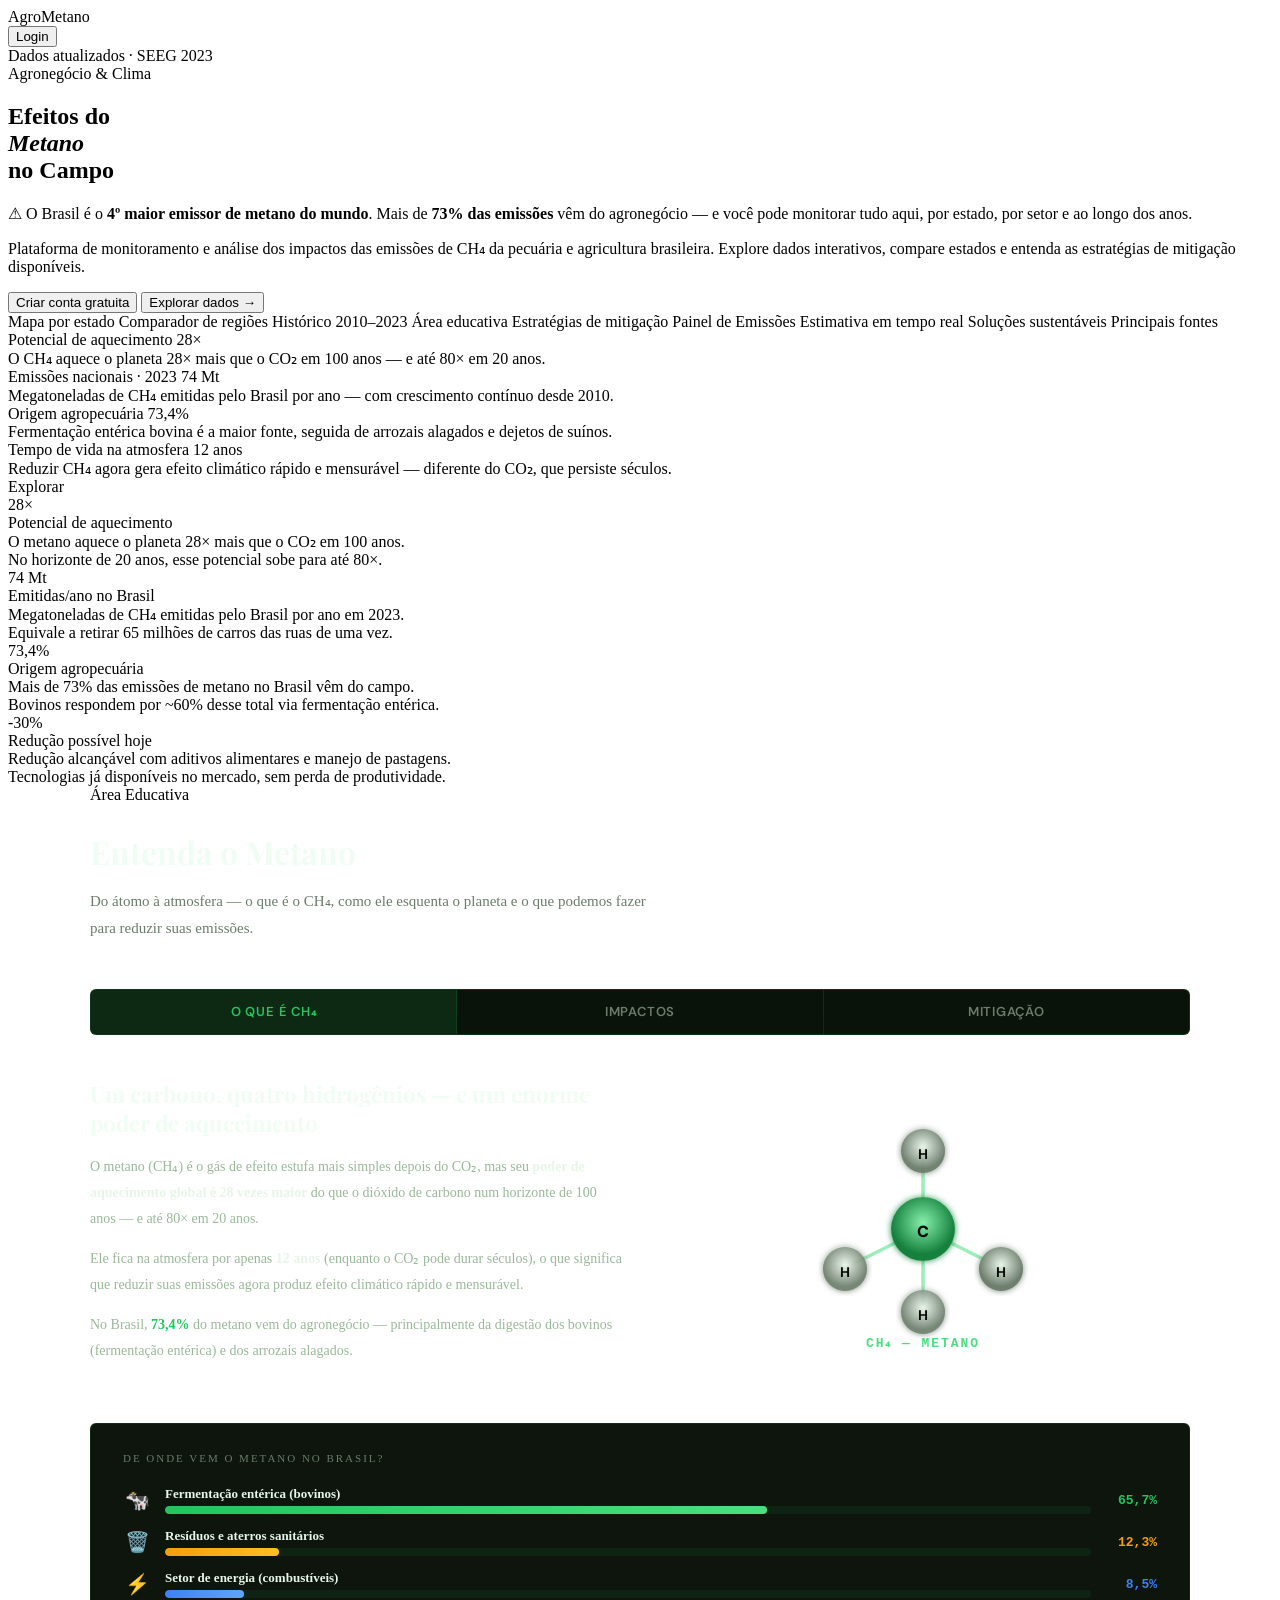
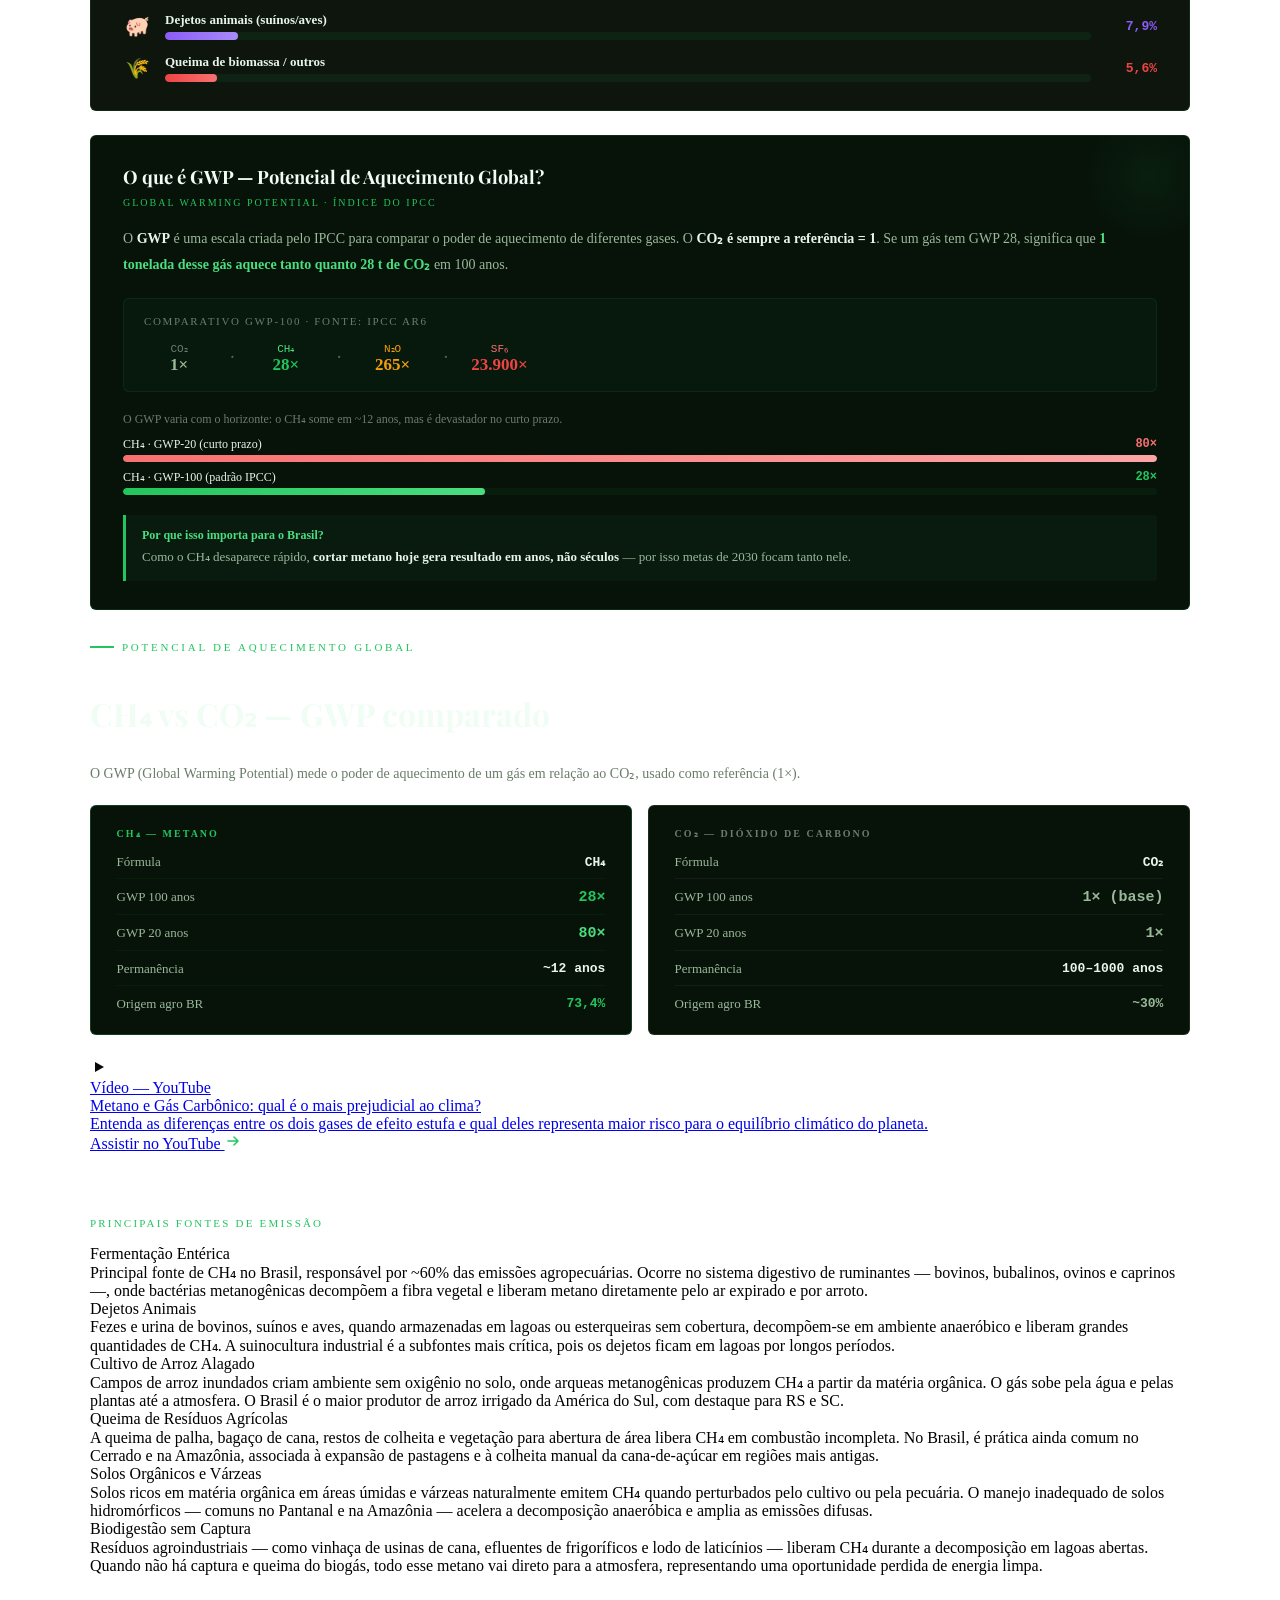
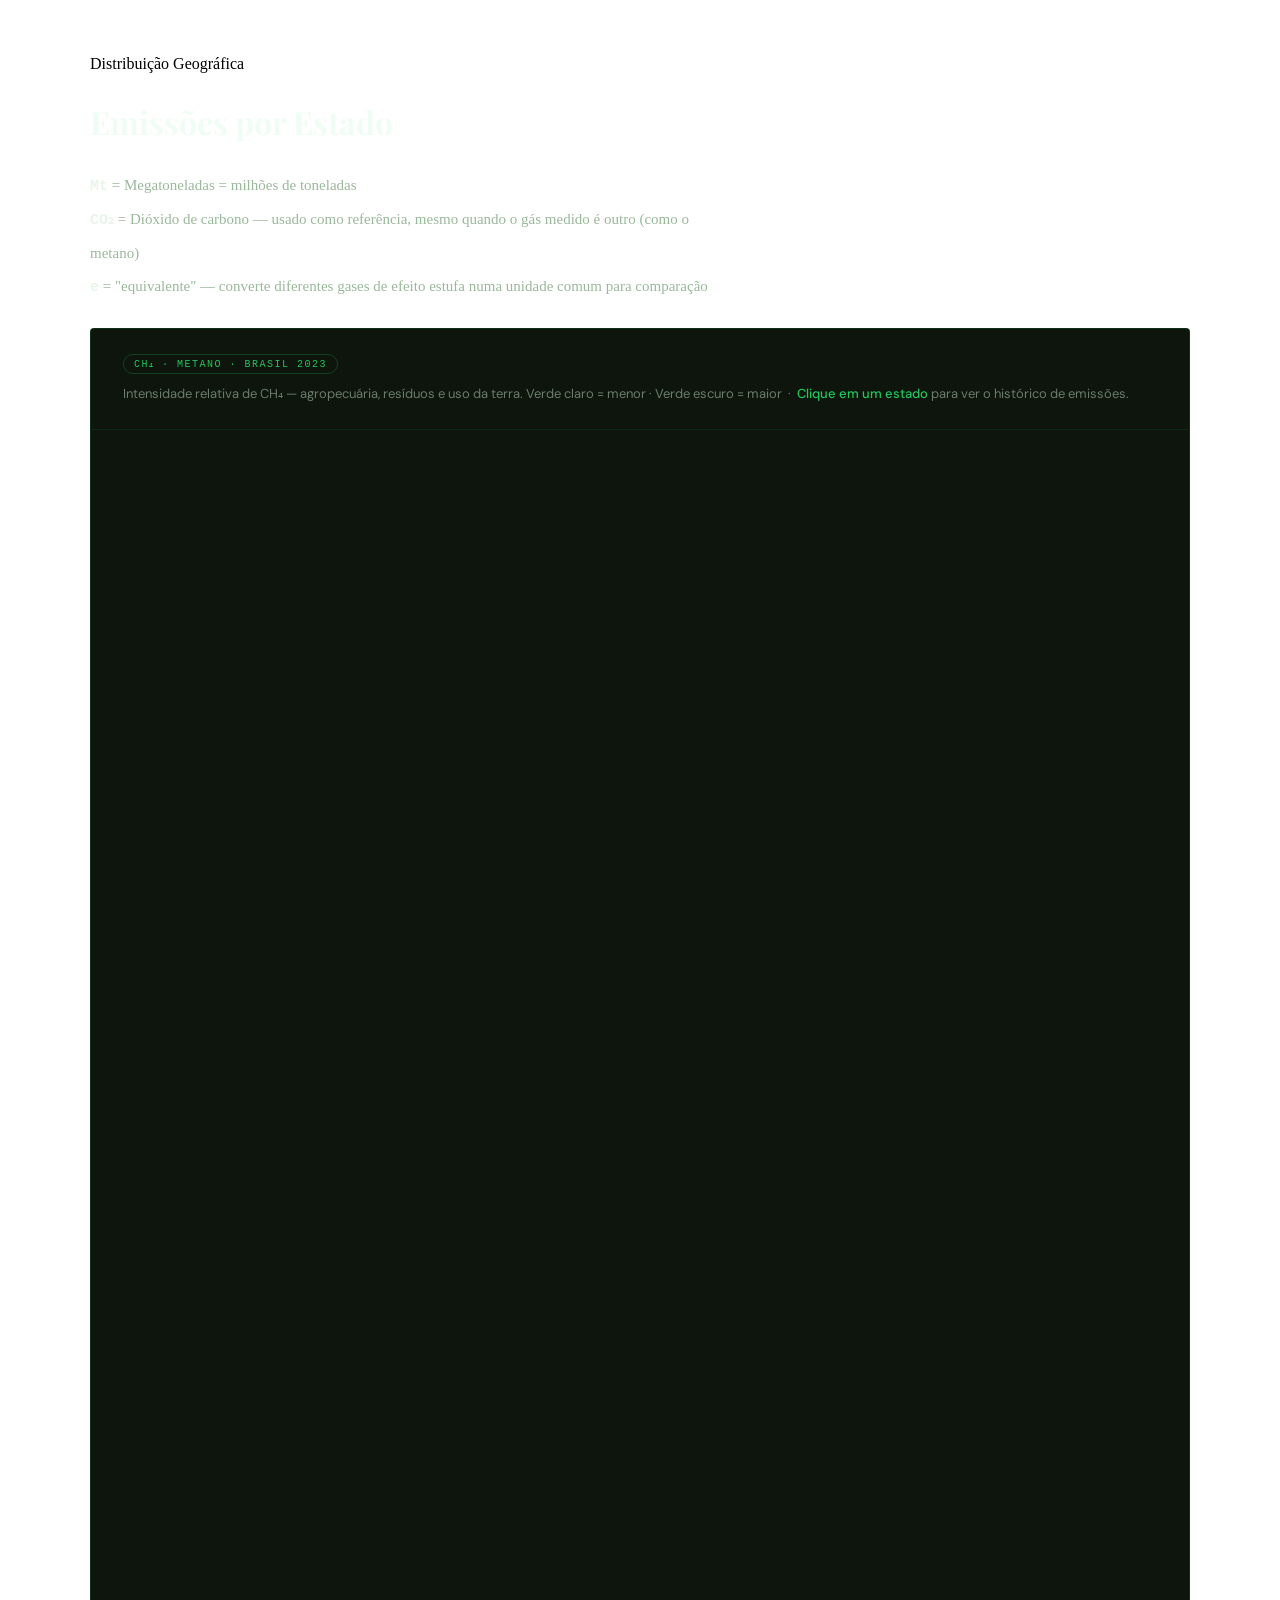
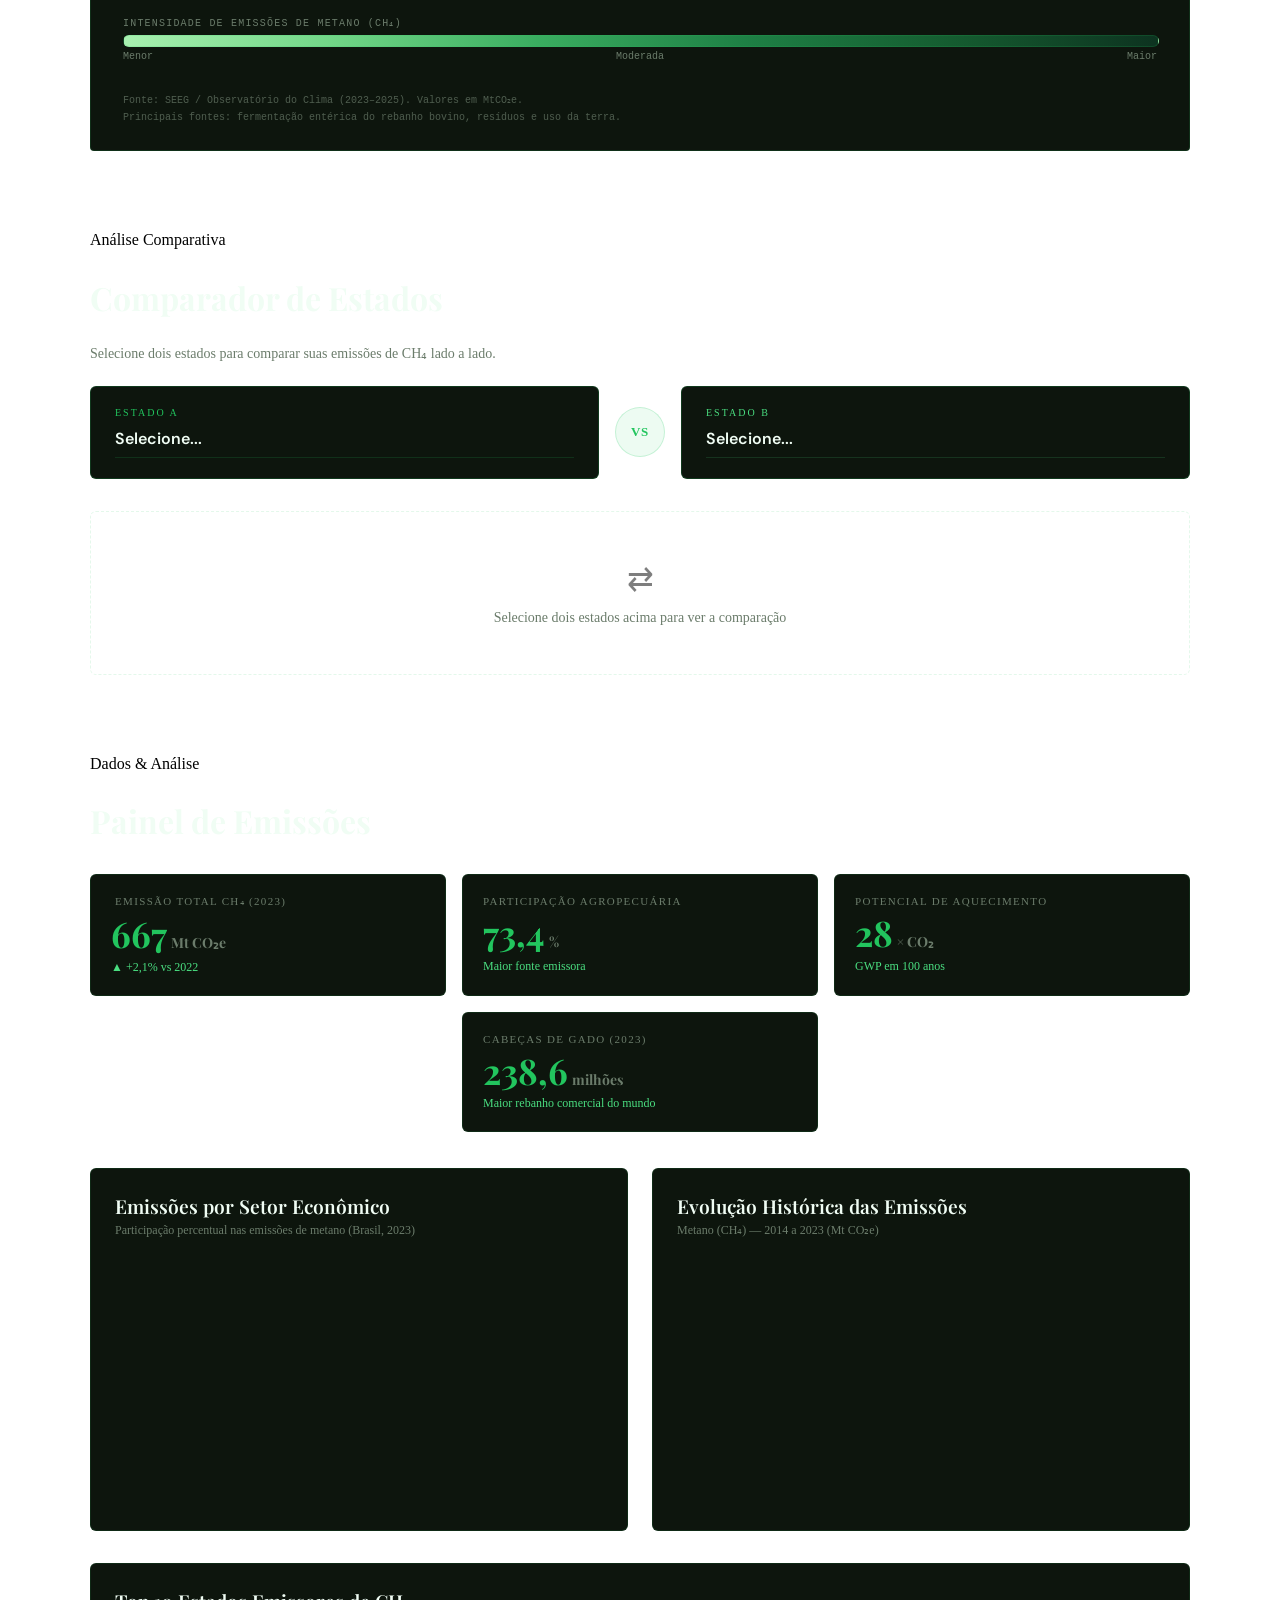
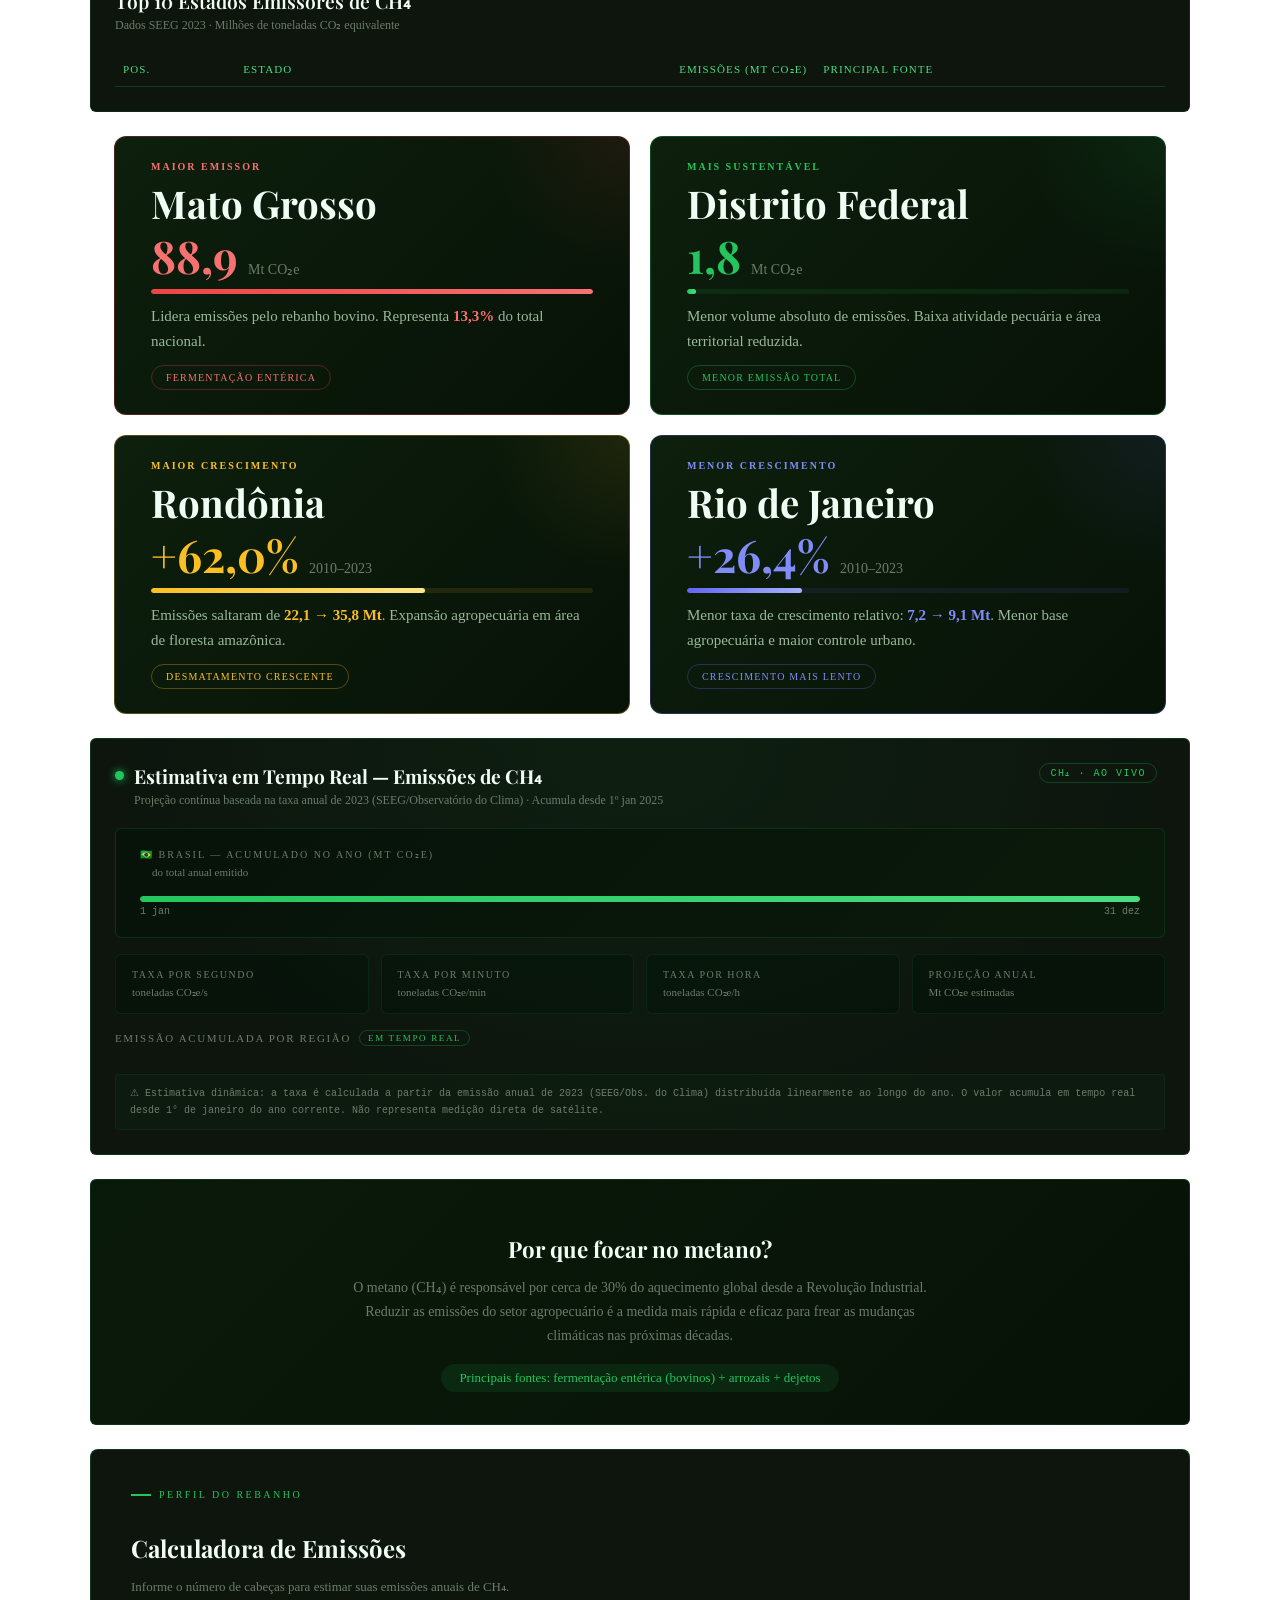
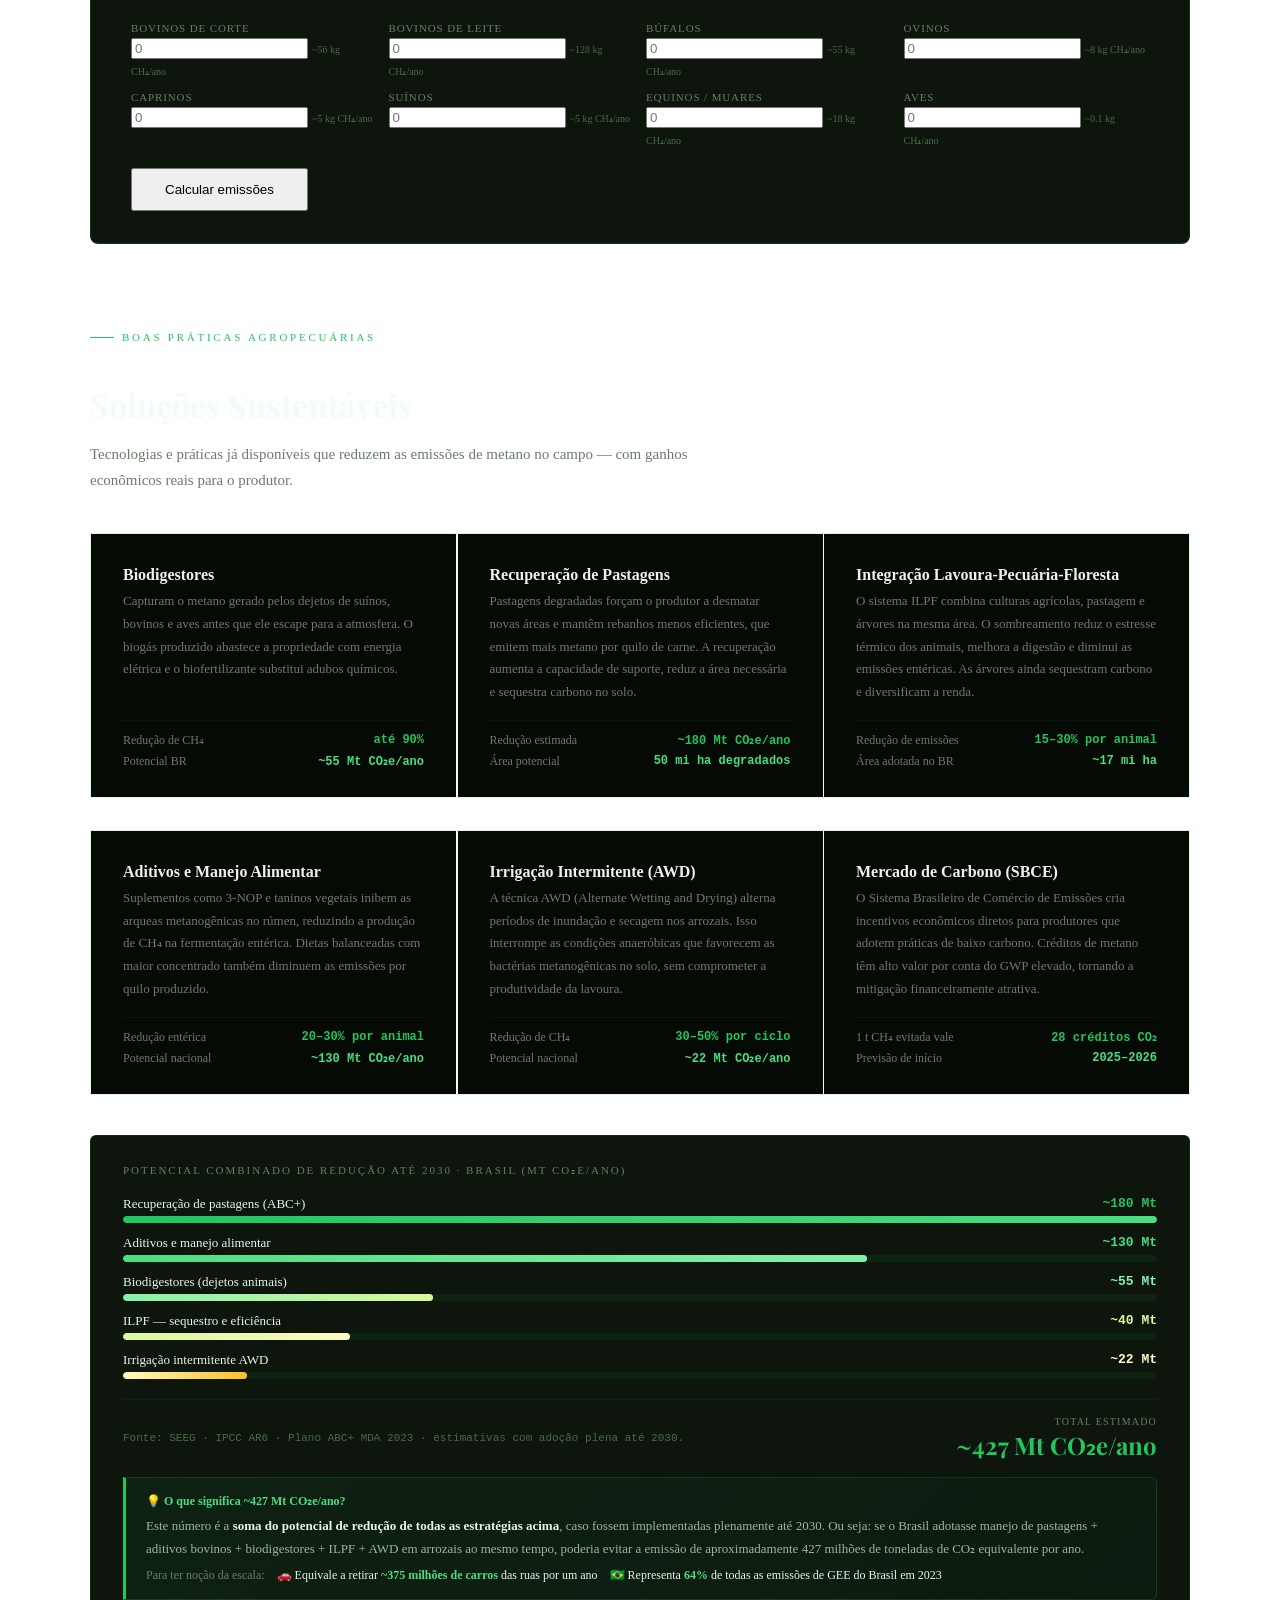
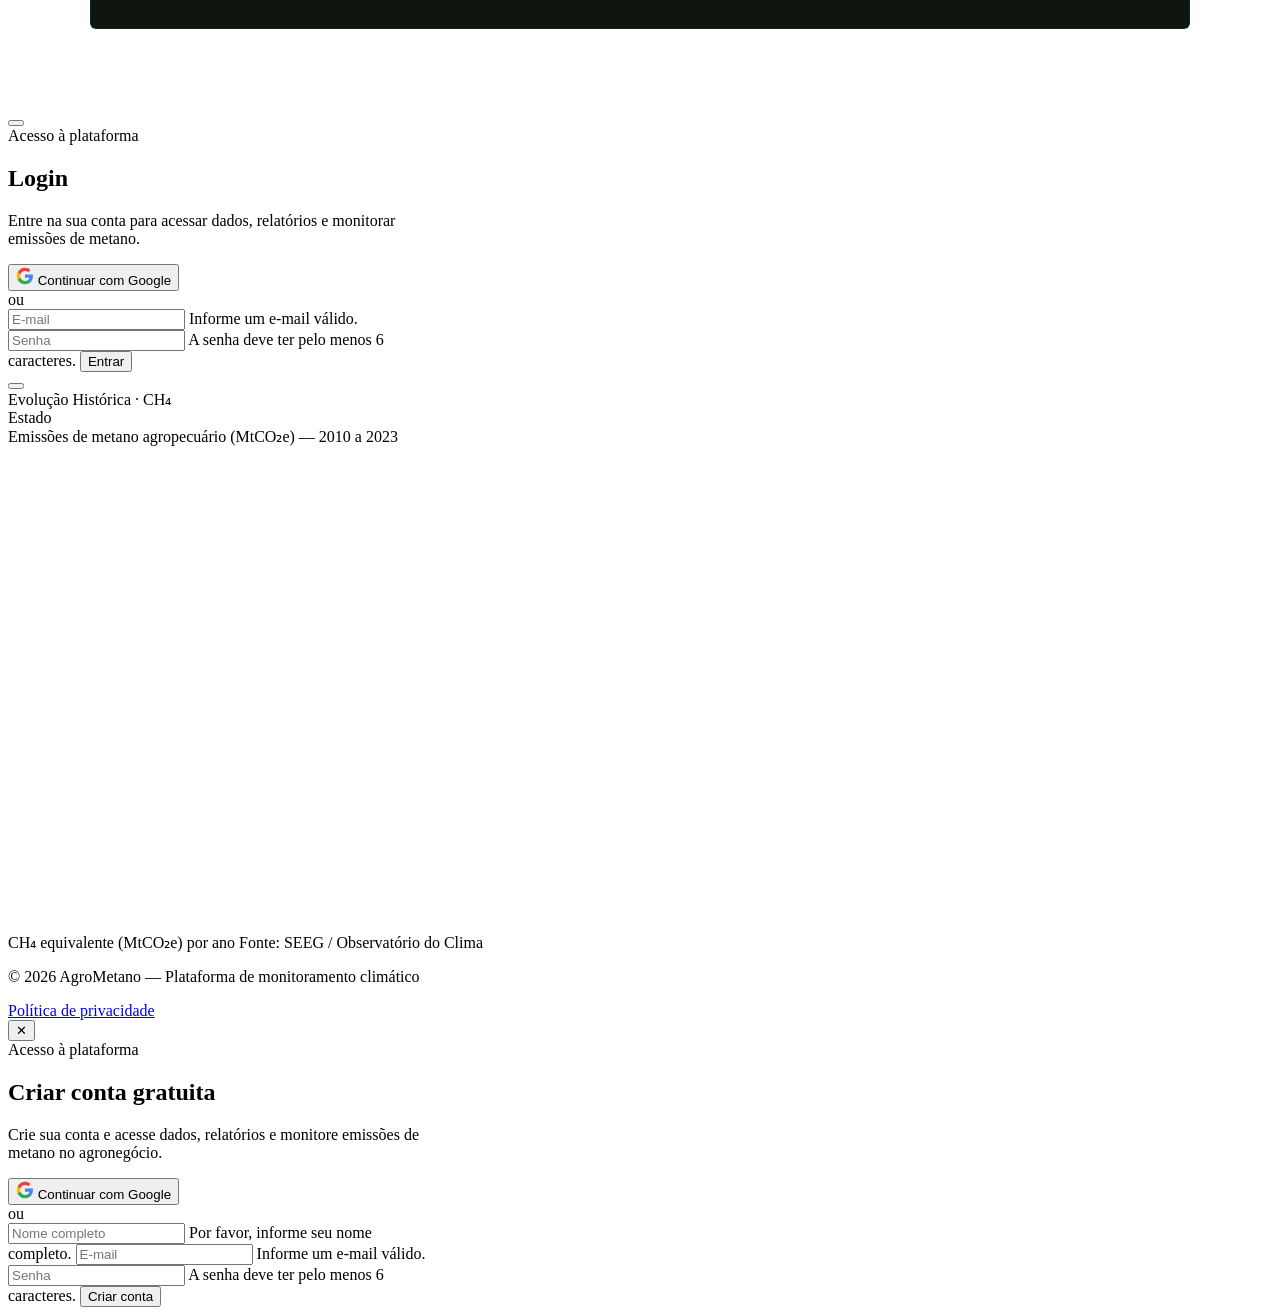
==== commit b3ce351b: "Rename Código Fonte/index.html to index.html" ====
--- a/index.html
+++ b/index.html
@@ -1266,4 +1266,4 @@
 </div>
   <script src="script.js"></script>
 </body>
-</html>+</html>
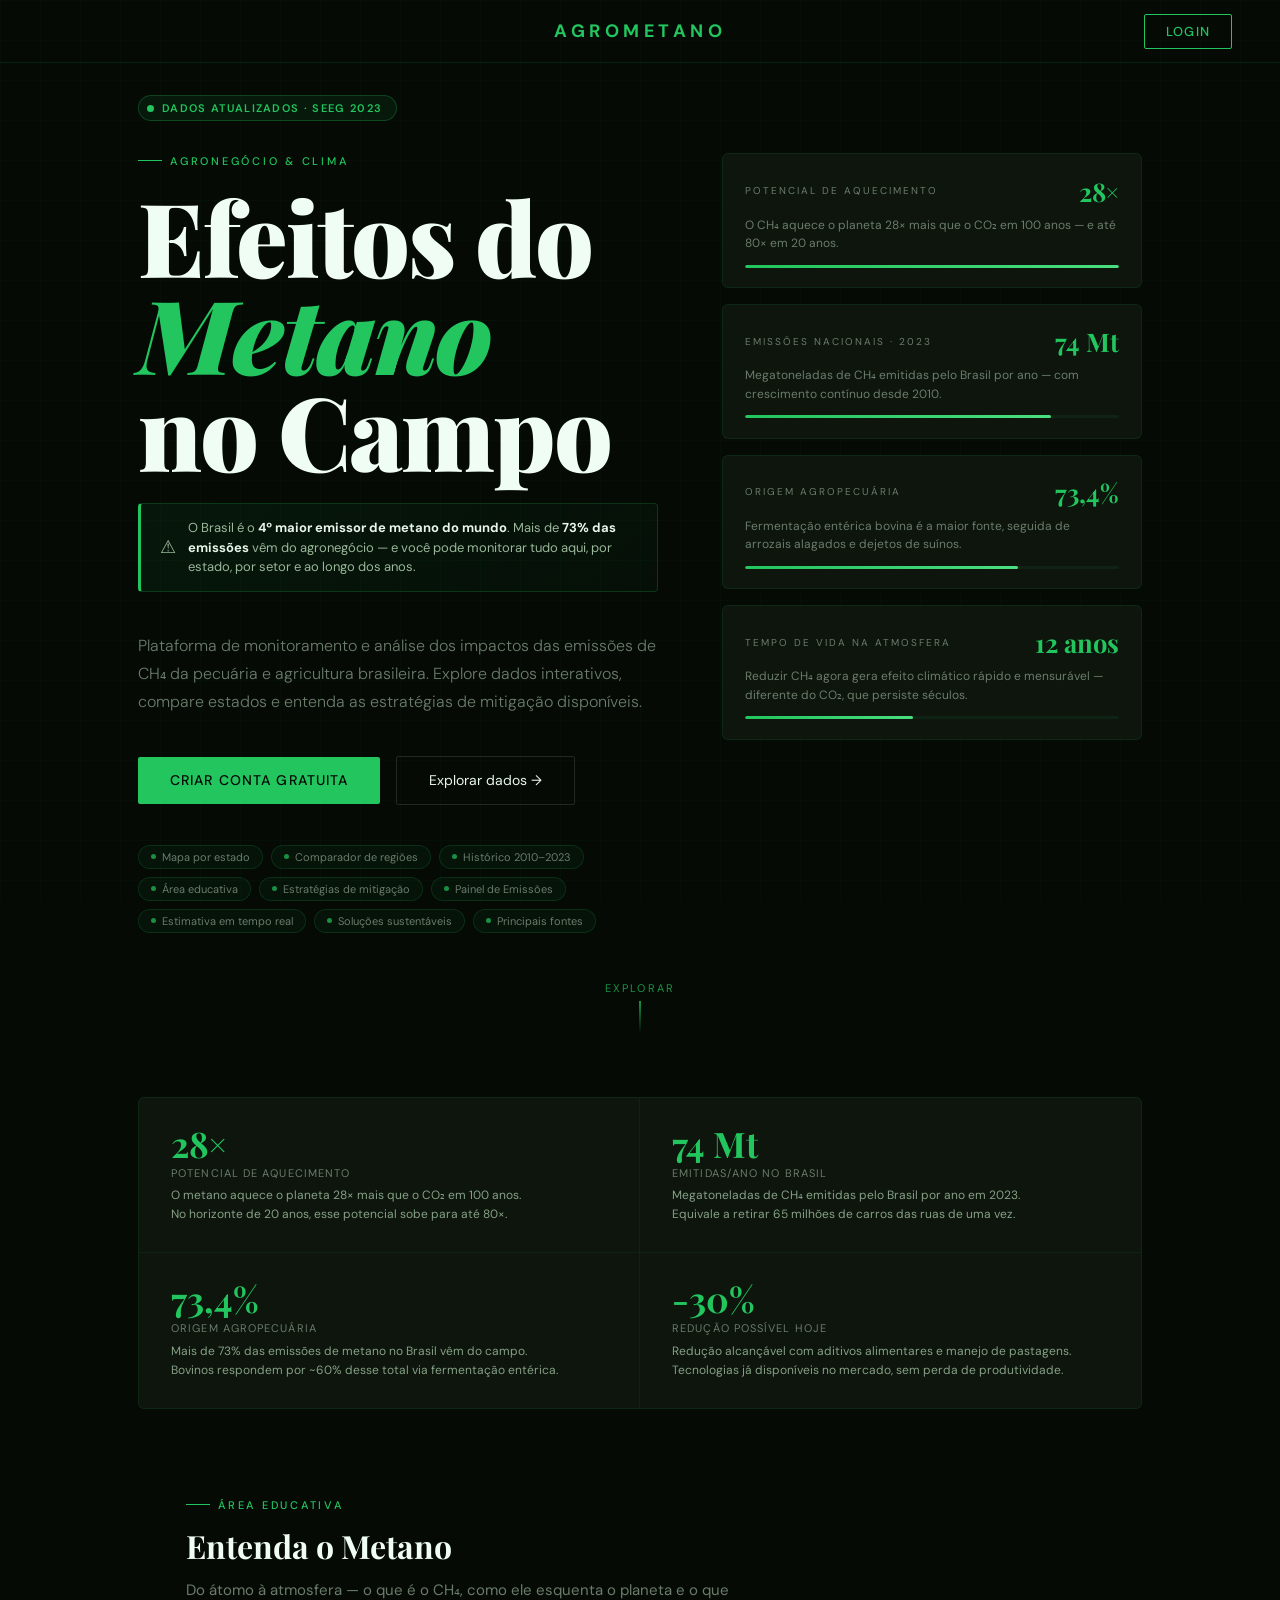
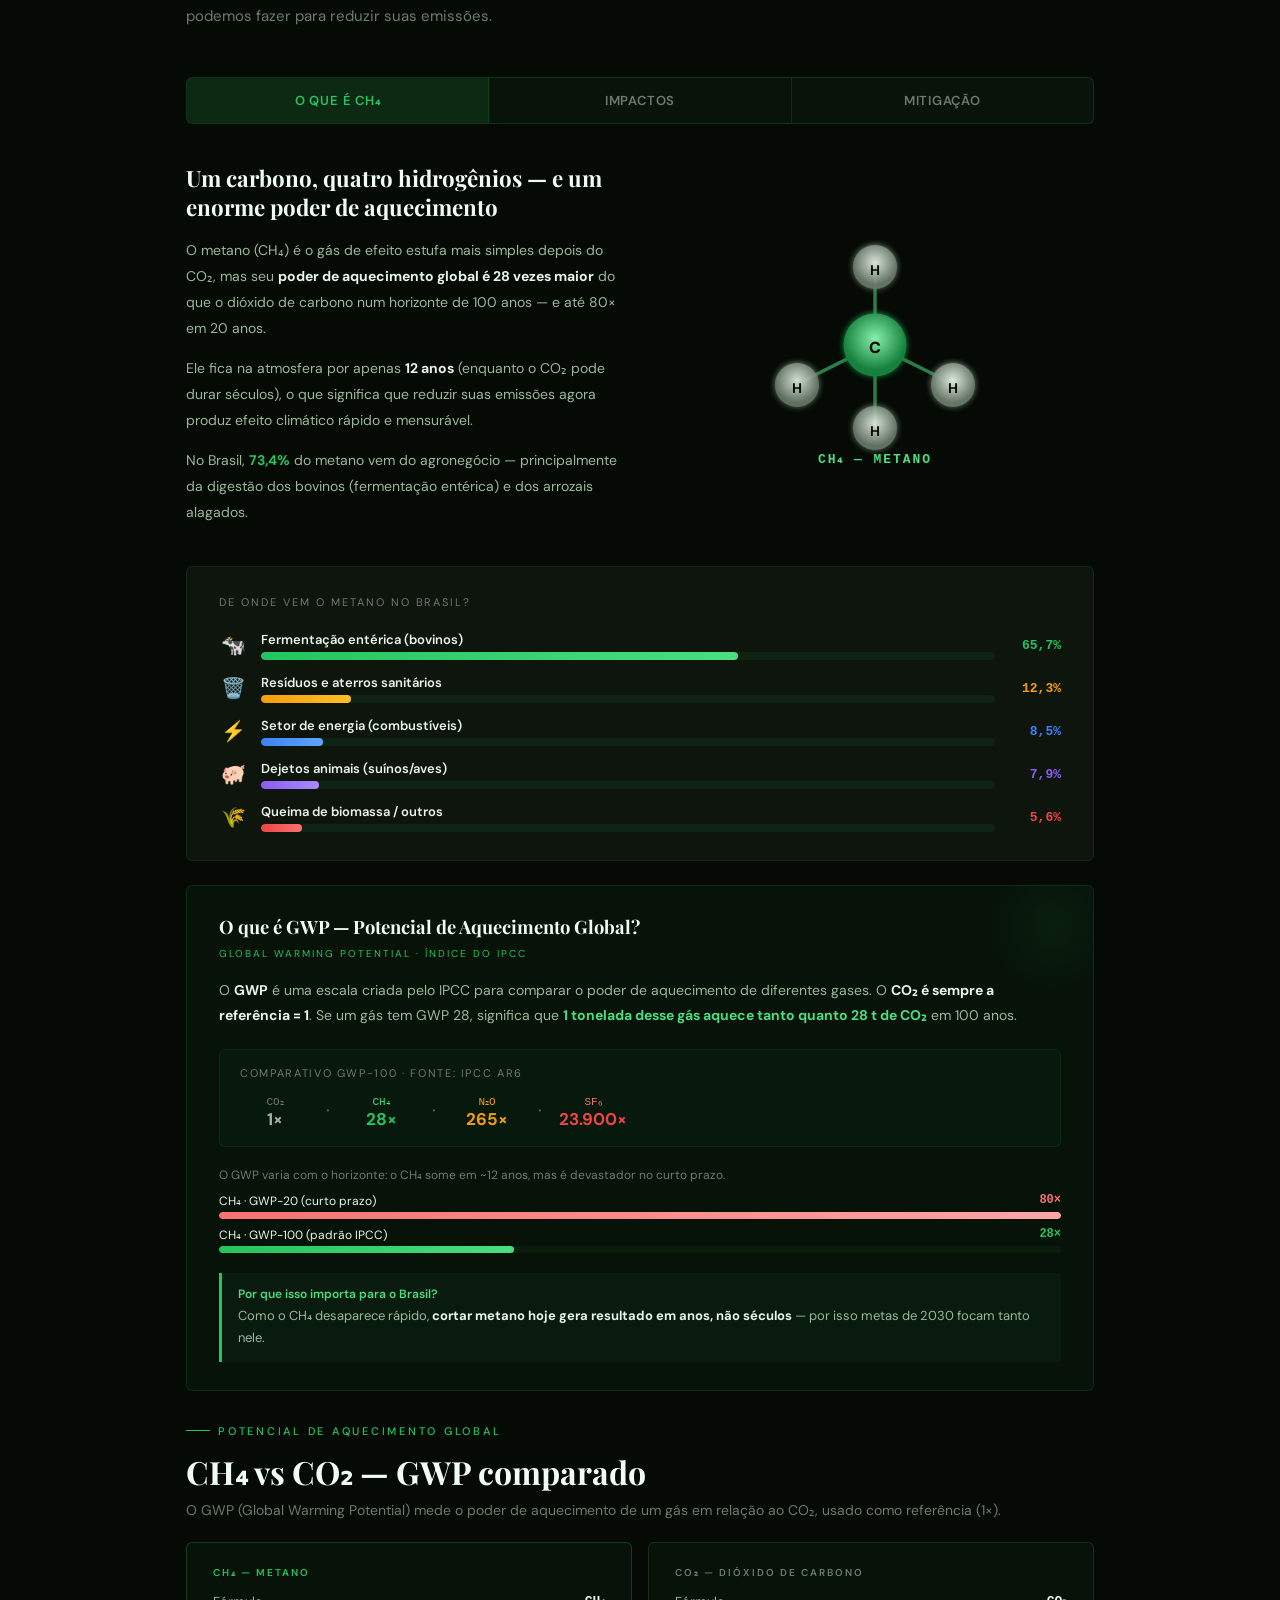
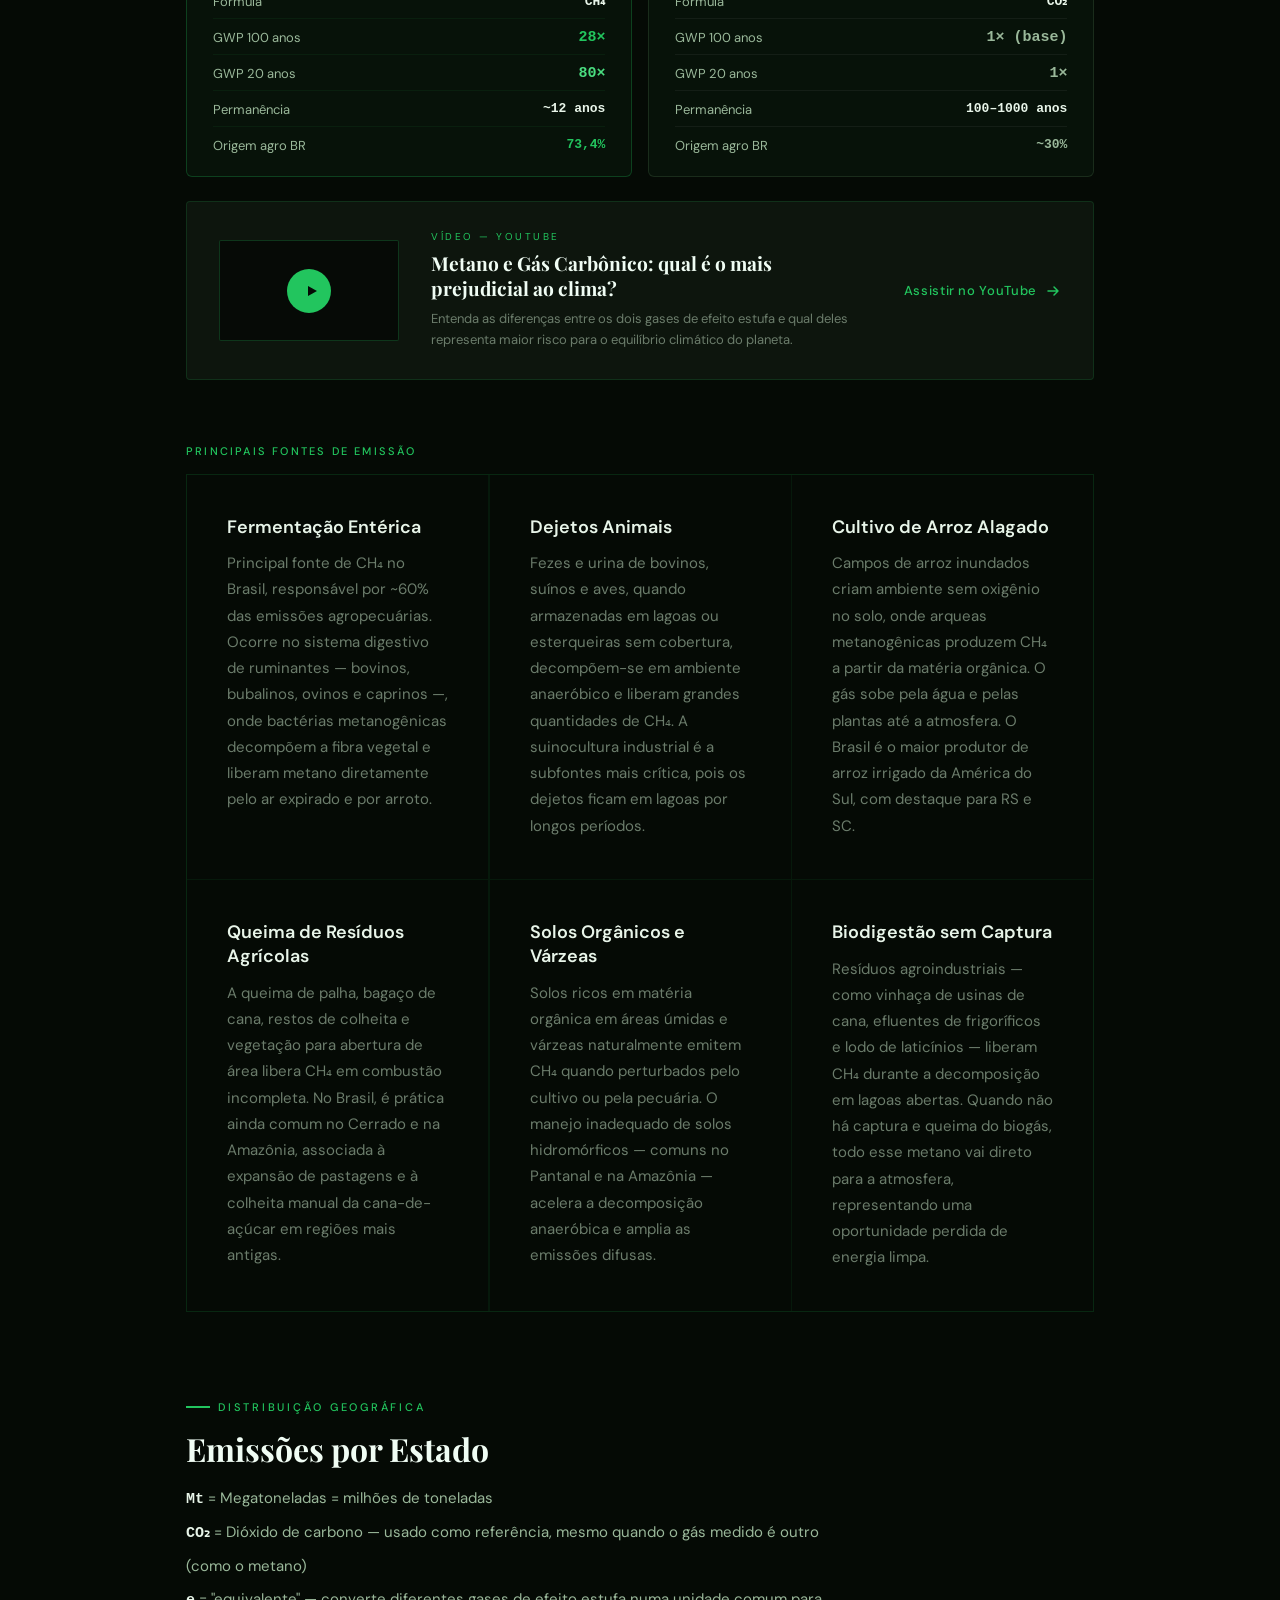
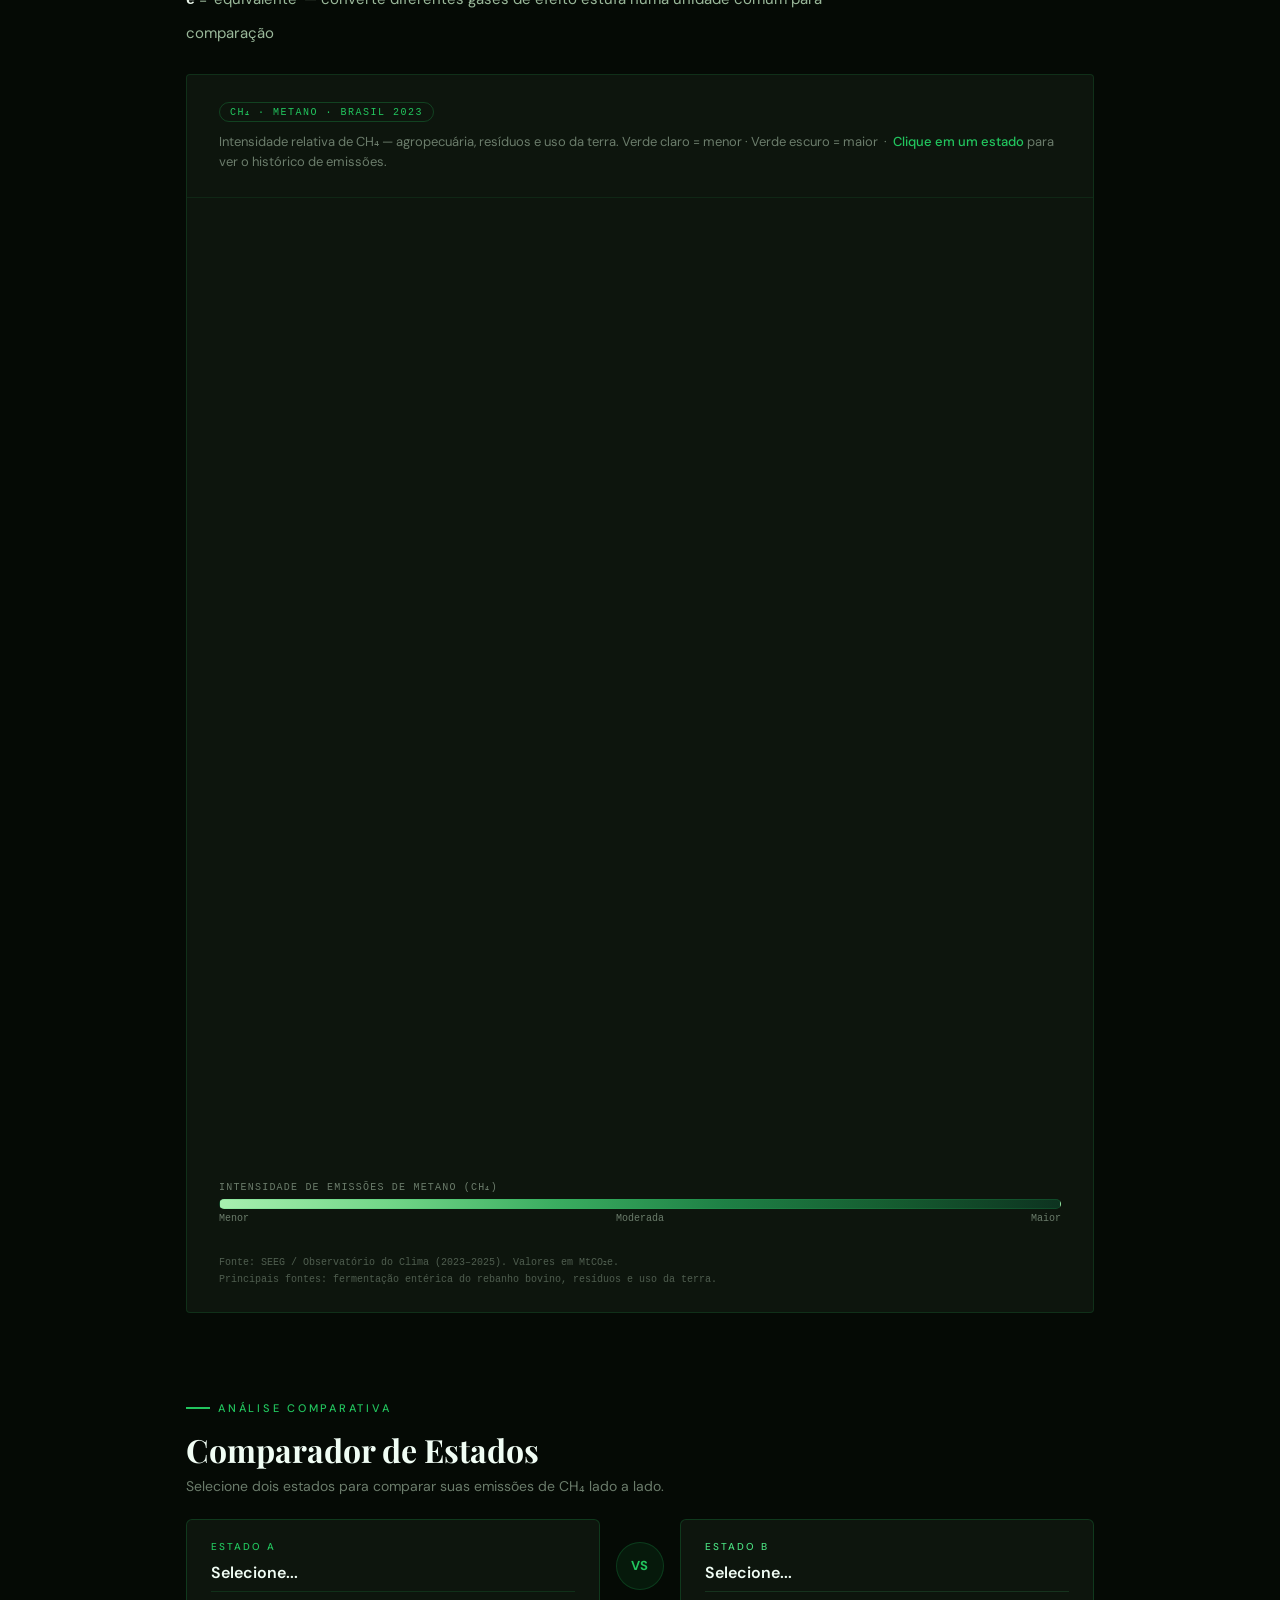
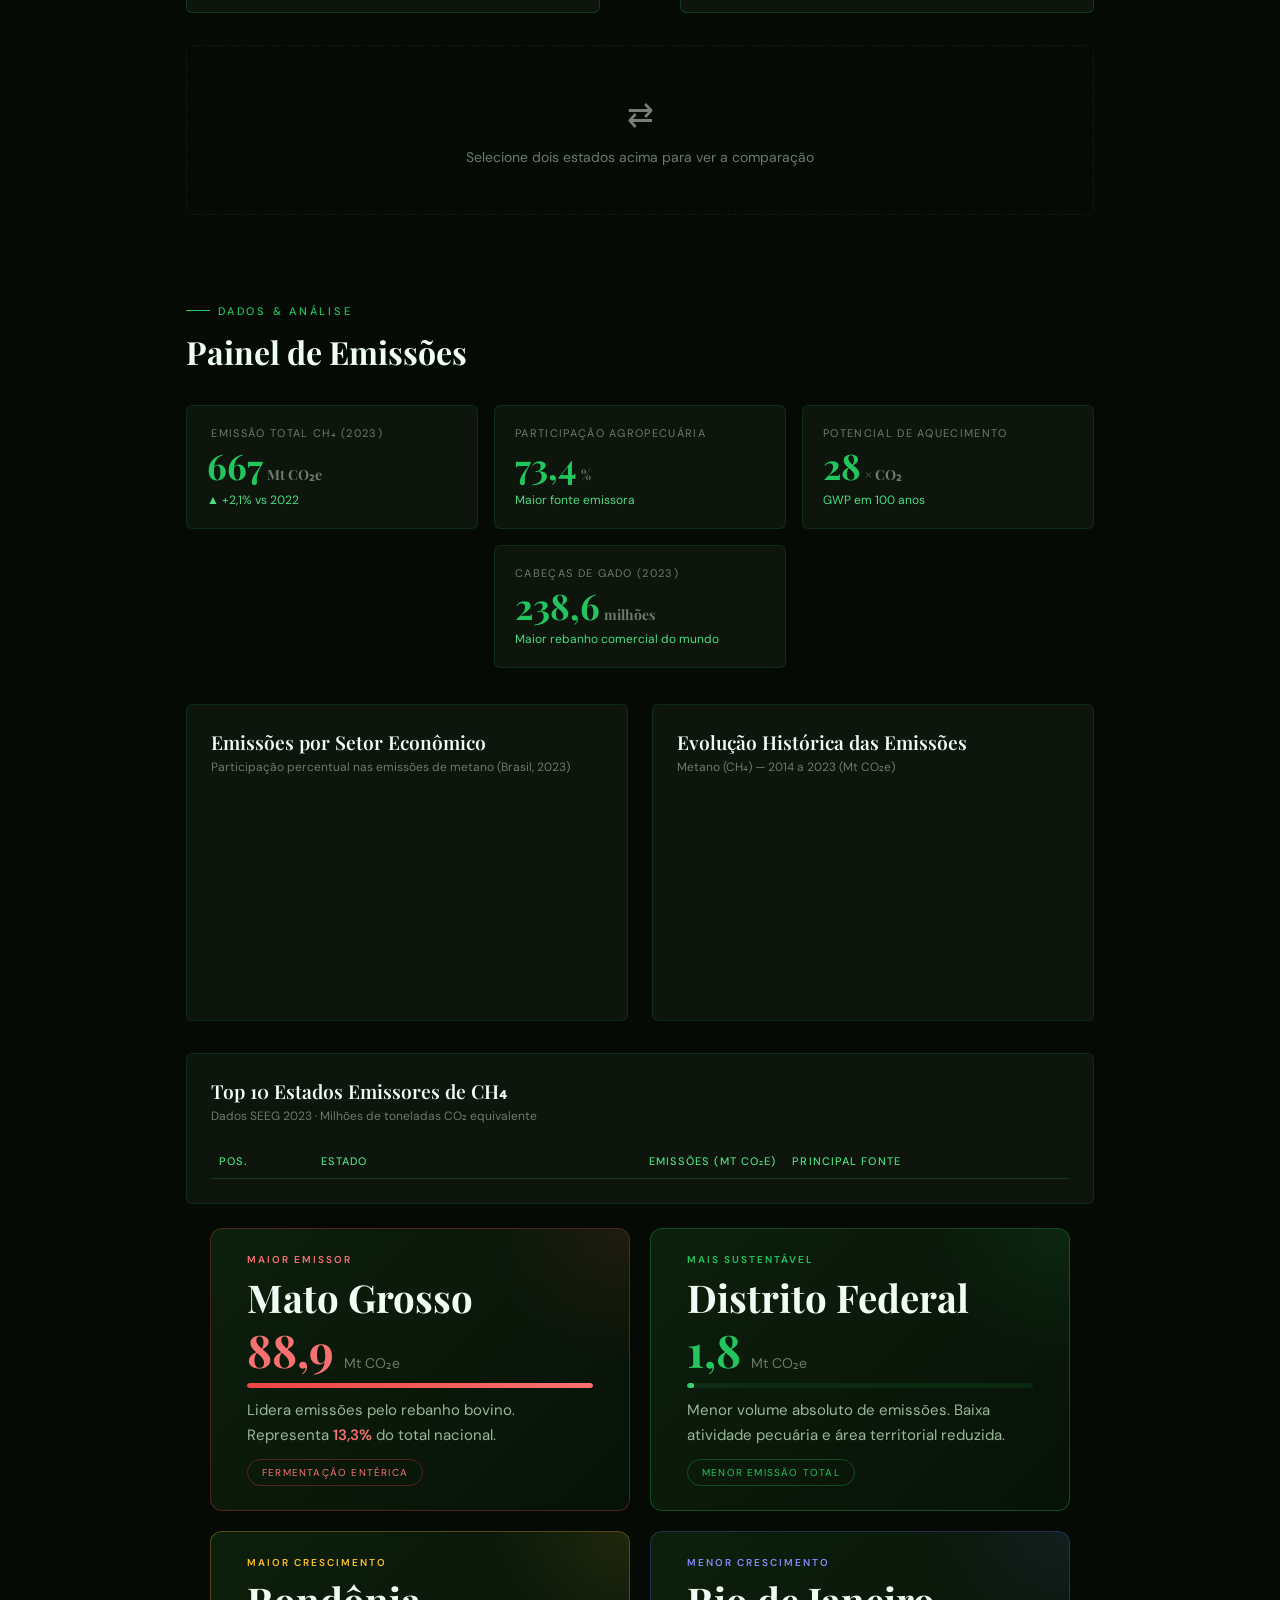
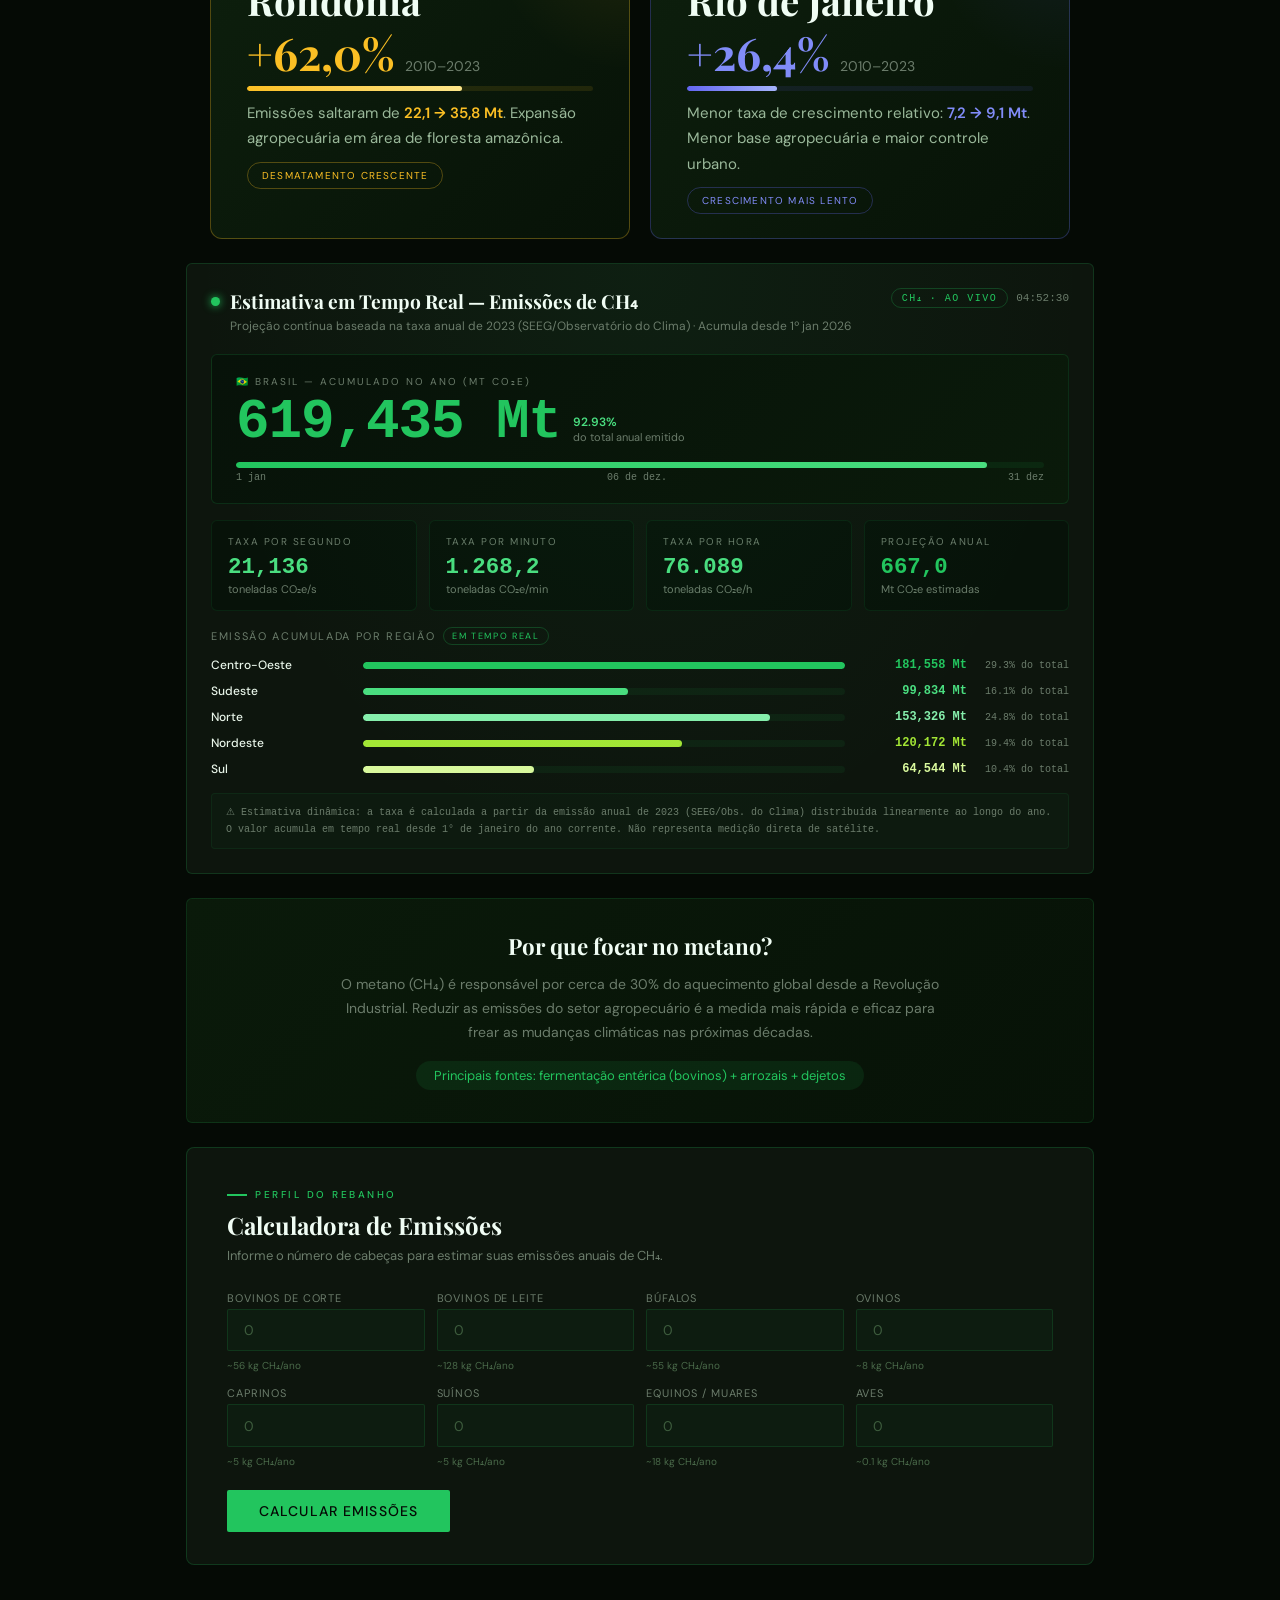
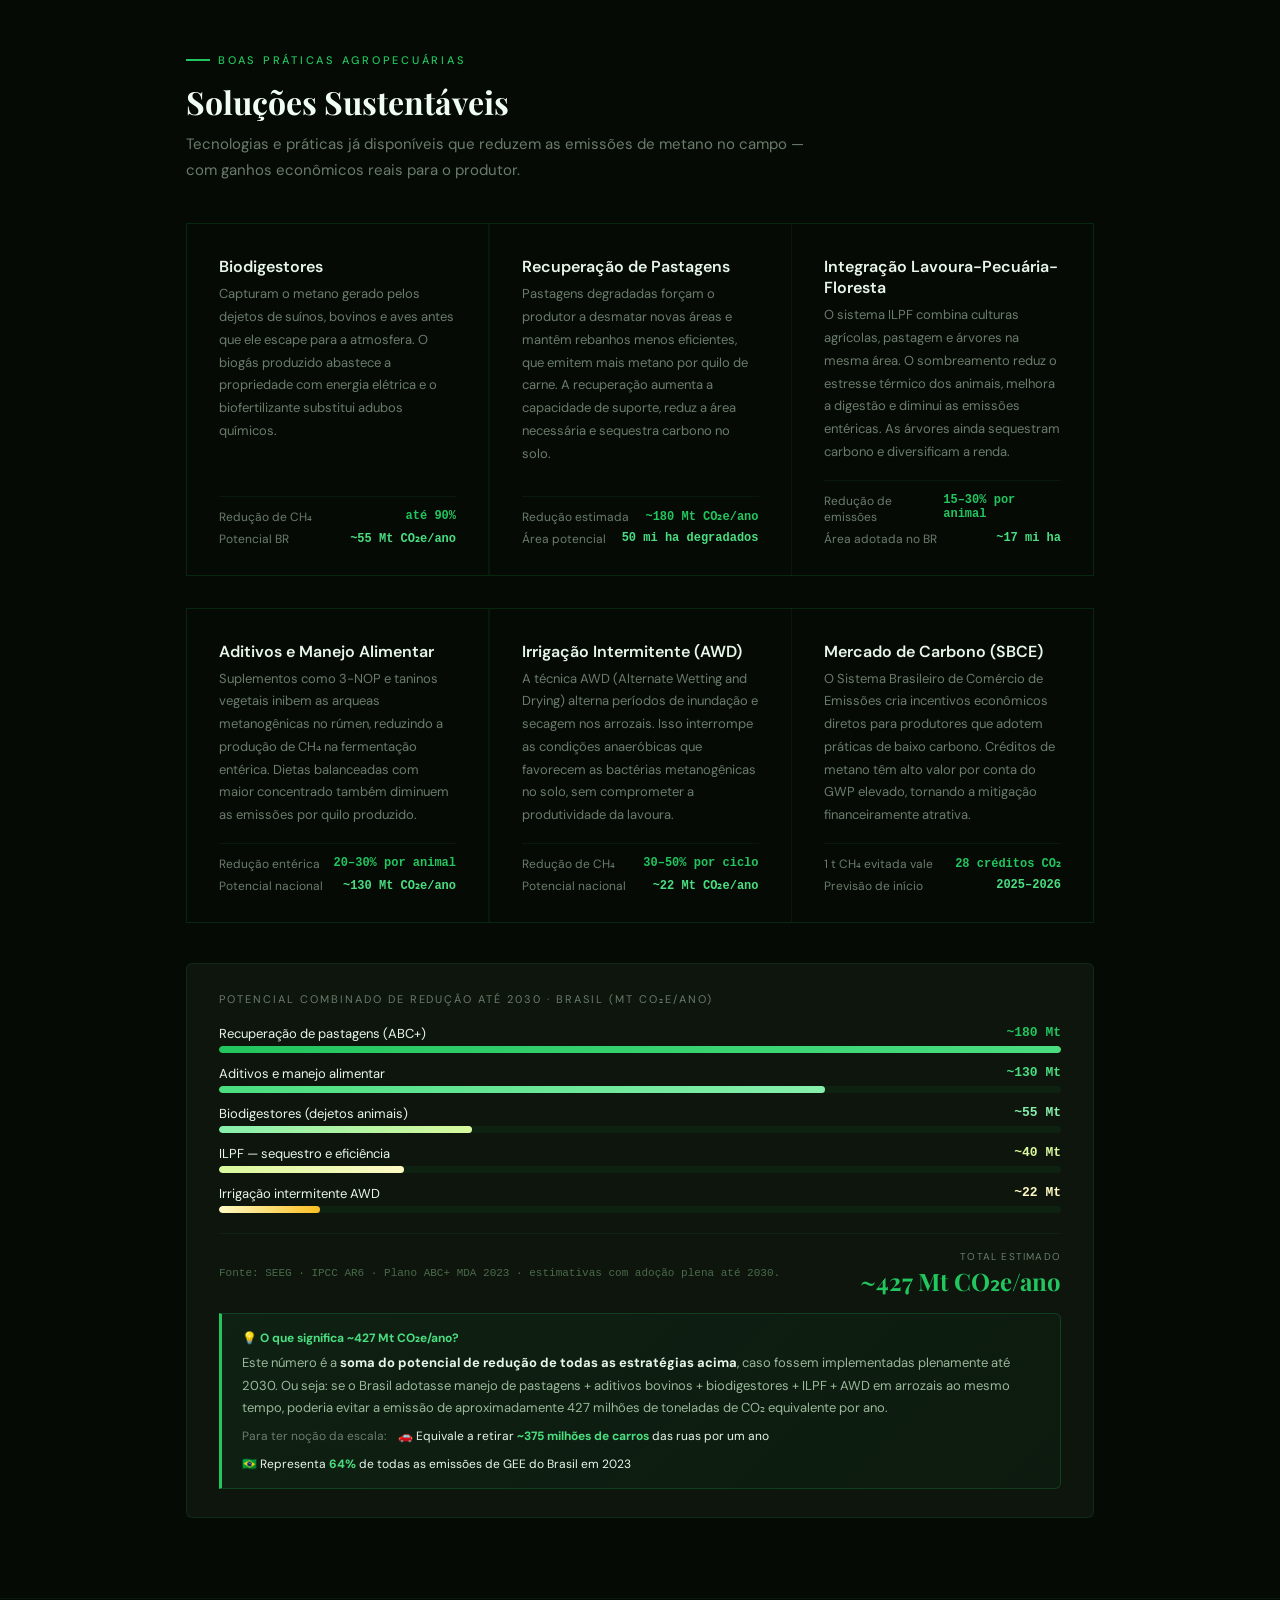
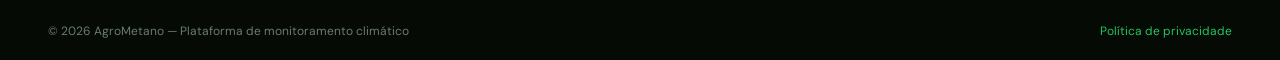
==== commit a1ff333a: "Rename docs/index.html to index.html" ====
--- a/index.html
+++ b/index.html
@@ -6,15 +6,270 @@
 <title>Efeitos do Metano</title>
 <link href="https://fonts.googleapis.com/css2?family=Playfair+Display:wght@400;700;900&family=DM+Sans:wght@300;400;500&display=swap" rel="stylesheet">
 <script src="https://accounts.google.com/gsi/client" async defer></script>
-  <link rel="stylesheet" href="style.css">
+<style> *, *::before, *::after { box-sizing: border-box; margin: 0; padding: 0; }
+  :root { --green: #22c55e; --bg: #050a05; --surface: #0d150d; --text: #e8f5e9; --muted: #6b7c6b; }
+  body { background: var(--bg); color: var(--text); font-family: 'DM Sans', sans-serif; min-height: 100vh; overflow-x: hidden; }
+  body::before { content: ''; position: fixed; inset: 0; background-image: linear-gradient(rgba(34,197,94,0.03) 1px, transparent 1px), linear-gradient(90deg, rgba(34,197,94,0.03) 1px, transparent 1px); background-size: 40px 40px; pointer-events: none; z-index: 0; }
+  nav { position: relative; z-index: 10; display: flex; justify-content: center; align-items: center; padding: 1.2rem 3rem; border-bottom: 1px solid rgba(34,197,94,0.12); }
+  nav .btn-cadastrar { position: absolute; right: 3rem; }
+  .logo { font-size: 18px; font-weight: 700; letter-spacing: 0.25em; text-transform: uppercase; color: var(--green); }
+  .nav-links { display: flex; gap: 2rem; list-style: none; }
+  .nav-links a { color: var(--muted); text-decoration: none; font-size: 14px; transition: color 0.2s; }
+  .nav-links a:hover { color: var(--green); }
+  .btn-cadastrar { background: transparent; color: var(--green); border: 1.5px solid var(--green); padding: 0.5rem 1.3rem; font-family: 'DM Sans', sans-serif; font-size: 13px; font-weight: 500; letter-spacing: 0.1em; text-transform: uppercase; cursor: pointer; border-radius: 2px; transition: all 0.25s; position: relative; overflow: hidden; }
+  .btn-cadastrar::before { content: ''; position: absolute; inset: 0; background: var(--green); transform: translateX(-100%); transition: transform 0.25s ease; z-index: -1; }
+  .btn-cadastrar:hover { color: #050a05; }
+  .btn-cadastrar:hover::before { transform: translateX(0); }
+  .hero { position: relative; z-index: 1; padding: 2rem 3rem 4rem; max-width: 1100px; margin: 0 auto; }
+  .tag { display: inline-flex; align-items: center; gap: 8px; font-size: 11px; letter-spacing: 0.25em; text-transform: uppercase; color: var(--green); margin-bottom: 1.2rem; font-weight: 500; }
+  .tag::before { content: ''; display: block; width: 24px; height: 1.5px; background: var(--green); }
+  h1 { font-family: 'Playfair Display', serif; font-size: clamp(3.5rem, 8vw, 7rem); font-weight: 900; line-height: 0.95; letter-spacing: -0.02em; margin-bottom: 1.5rem; color: #f0fdf4; }
+  h1 em { color: var(--green); font-style: italic; }
+  .hero-desc { max-width: 520px; font-size: 16px; line-height: 1.75; color: var(--muted); margin-bottom: 2.5rem; font-weight: 300; }
+  .hero-actions { display: flex; gap: 1rem; align-items: center; flex-wrap: wrap; }
+  .btn-primary { background: var(--green); color: #050a05; border: none; padding: 0.9rem 2rem; font-family: 'DM Sans', sans-serif; font-size: 14px; font-weight: 500; letter-spacing: 0.08em; text-transform: uppercase; cursor: pointer; border-radius: 2px; transition: all 0.2s; }
+  .btn-primary:hover { background: #4ade80; transform: translateY(-1px); }
+  .btn-outline { background: transparent; color: var(--text); border: 1px solid rgba(255,255,255,0.12); padding: 0.9rem 2rem; font-family: 'DM Sans', sans-serif; font-size: 14px; cursor: pointer; border-radius: 2px; transition: all 0.2s; }
+  .btn-outline:hover { border-color: var(--green); color: var(--green); }
+  .stats { position: relative; z-index: 1; border-top: 1px solid rgba(34,197,94,0.1); border-bottom: 1px solid rgba(34,197,94,0.1); display: grid; grid-template-columns: repeat(3, 1fr); background: var(--surface); }
+  .stat { padding: 2rem 3rem; border-right: 1px solid rgba(34,197,94,0.1); }
+  .stat:last-child { border-right: none; }
+  .stat-num { font-family: 'Playfair Display', serif; font-size: 2.5rem; font-weight: 700; color: var(--green); line-height: 1; margin-bottom: 0.4rem; }
+  .stat-label { font-size: 12px; letter-spacing: 0.12em; text-transform: uppercase; color: var(--muted); }
+  .section { position: relative; z-index: 1; max-width: 1100px; margin: 0 auto; padding: 5rem 3rem; }
+  .section-header { display: flex; justify-content: space-between; align-items: baseline; margin-bottom: 3rem; }
+  .section-title { font-family: 'Playfair Display', serif; font-size: 2rem; font-weight: 700; color: #f0fdf4; }
+  .section-more { font-size: 13px; color: var(--green); cursor: pointer; }
+  .cards { display: grid; grid-template-columns: repeat(3, 1fr); gap: 1.5px; background: rgba(34,197,94,0.08); border: 1.5px solid rgba(34,197,94,0.08); }
+  .card { background: var(--bg); padding: 2.5rem; transition: background 0.2s; }
+  .card:hover { background: var(--surface); }
+  .card-title { font-size: 18px; font-weight: 600; color: #e8f5e9; margin-bottom: 0.7rem; }
+  .card-text { font-size: 15px; line-height: 1.75; color: var(--muted); }
+  .video-card { position: relative; z-index: 1; max-width: 1100px; margin: 0 auto; padding: 0 3rem 5rem; }
+  .video-link { display: flex; align-items: center; gap: 2rem; background: var(--surface); border: 1.5px solid rgba(34,197,94,0.15); border-radius: 4px; padding: 1.75rem 2rem; text-decoration: none; cursor: pointer; transition: border-color 0.25s, background 0.25s; }
+  .video-link:hover { border-color: var(--green); background: #111a11; }
+  .video-thumb { position: relative; flex-shrink: 0; width: 180px; height: 101px; background: #0a120a; border: 1px solid rgba(34,197,94,0.2); border-radius: 2px; overflow: hidden; display: flex; align-items: center; justify-content: center; }
+  .thumb-img { width: 100%; height: 100%; object-fit: cover; display: block; }
+  .play-btn { position: absolute; inset: 0; display: flex; align-items: center; justify-content: center; background: rgba(0,0,0,0.45); transition: background 0.2s; }
+  .video-link:hover .play-btn { background: rgba(0,0,0,0.2); }
+  .play-circle { width: 44px; height: 44px; border-radius: 50%; background: var(--green); display: flex; align-items: center; justify-content: center; }
+  .play-circle svg { margin-left: 3px; }
+  .video-info { flex: 1; }
+  .video-label { font-size: 10px; letter-spacing: 0.25em; text-transform: uppercase; color: var(--green); margin-bottom: 0.5rem; }
+  .video-title { font-family: 'Playfair Display', serif; font-size: 1.2rem; font-weight: 700; color: #f0fdf4; margin-bottom: 0.5rem; line-height: 1.3; }
+  .video-desc { font-size: 13px; color: var(--muted); line-height: 1.6; }
+  .video-cta { flex-shrink: 0; display: flex; align-items: center; gap: 8px; font-size: 13px; color: var(--green); font-weight: 500; letter-spacing: 0.05em; white-space: nowrap; }
+  .modal-overlay { position: fixed; inset: 0; background: rgba(0,0,0,0.85); z-index: 100; display: none; align-items: center; justify-content: center; }
+  .modal-overlay.open { display: flex; }
+  .modal { background: #0d150d; border: 1.5px solid rgba(34,197,94,0.25); border-radius: 4px; width: 100%; max-width: 420px; padding: 2.5rem; position: relative; animation: slideUp 0.3s ease; }
+  @keyframes slideUp { from { opacity: 0; transform: translateY(20px); } to { opacity: 1; transform: translateY(0); } }
+  .modal-close { position: absolute; top: 1.2rem; right: 1.2rem; background: none; border: none; color: var(--muted); font-size: 20px; cursor: pointer; transition: color 0.2s; }
+  .modal-close:hover { color: var(--green); }
+  .modal-tag { font-size: 10px; letter-spacing: 0.25em; text-transform: uppercase; color: var(--green); margin-bottom: 0.6rem; }
+  .modal h2 { font-family: 'Playfair Display', serif; font-size: 1.6rem; font-weight: 700; color: #f0fdf4; margin-bottom: 0.4rem; }
+  .modal-sub { font-size: 13px; color: var(--muted); margin-bottom: 2rem; line-height: 1.6; }
+  .divider { display: flex; align-items: center; gap: 1rem; margin-bottom: 1.5rem; }
+  .divider::before, .divider::after { content: ''; flex: 1; height: 1px; background: rgba(34,197,94,0.12); }
+  .divider span { font-size: 11px; color: var(--muted); letter-spacing: 0.1em; text-transform: uppercase; }
+  .btn-google { width: 100%; display: flex; align-items: center; justify-content: center; gap: 12px; padding: 0.85rem; background: transparent; border: 1.5px solid rgba(255,255,255,0.12); border-radius: 2px; color: var(--text); font-family: 'DM Sans', sans-serif; font-size: 14px; cursor: pointer; transition: all 0.2s; margin-bottom: 1.5rem; }
+  .btn-google:hover { border-color: var(--green); color: var(--green); }
+  .modal-input { width: 100%; background: rgba(34,197,94,0.04); border: 1px solid rgba(34,197,94,0.15); border-radius: 2px; padding: 0.7rem 1rem; font-family: 'DM Sans', sans-serif; font-size: 14px; color: var(--text); margin-bottom: 0.75rem; outline: none; transition: border-color 0.2s; }
+  .modal-input::placeholder { color: #3d5c3d; }
+  .modal-input:focus { border-color: var(--green); }
+  .btn-submit { width: 100%; background: var(--green); color: #050a05; border: none; padding: 0.85rem; font-family: 'DM Sans', sans-serif; font-size: 14px; font-weight: 500; letter-spacing: 0.08em; text-transform: uppercase; cursor: pointer; border-radius: 2px; transition: background 0.2s; margin-top: 0.25rem; }
+  .btn-submit:hover { background: #4ade80; }
+  .modal-footer { text-align: center; margin-top: 1.25rem; font-size: 12px; color: var(--muted); }
+  .modal-footer a { color: var(--green); text-decoration: none; cursor: pointer; }
+  .modal-input.input-error { border-color: #ef4444 !important; background: rgba(239,68,68,0.05); animation: shake 0.3s ease; }
+  .field-error-msg { font-size: 11px; color: #ef4444; margin-top: -0.5rem; margin-bottom: 0.6rem; display: none; letter-spacing: 0.02em; }
+  .field-error-msg.visible { display: block; }
+  @keyframes shake { 0%,100%{transform:translateX(0)} 20%,60%{transform:translateX(-5px)} 40%,80%{transform:translateX(5px)} }
+  footer { position: relative; z-index: 1; border-top: 1px solid rgba(34,197,94,0.08); padding: 1.5rem 3rem; display: flex; justify-content: space-between; align-items: center; }
+  footer p { font-size: 12px; color: var(--muted); }
+  footer a { font-size: 12px; color: var(--green); text-decoration: none; }
+
+  /* ── CHART PANEL ── */
+  #chart-panel-overlay {
+    position: fixed; inset: 0; z-index: 200;
+    background: rgba(2,8,2,0.82);
+    backdrop-filter: blur(6px);
+    display: none; align-items: center; justify-content: center;
+    padding: 1.5rem;
+  }
+  #chart-panel-overlay.open { display: flex; }
+  #chart-panel {
+    background: #0a130a;
+    border: 1.5px solid rgba(34,197,94,0.22);
+    border-radius: 6px;
+    width: 100%; max-width: 720px;
+    padding: 2rem 2rem 1.5rem;
+    position: relative;
+    animation: slideUp 0.3s ease;
+    box-shadow: 0 24px 80px rgba(0,0,0,0.7);
+  }
+  #chart-close {
+    position: absolute; top: 1rem; right: 1.1rem;
+    background: none; border: none;
+    color: var(--muted); font-size: 20px; cursor: pointer;
+    transition: color 0.2s; line-height: 1;
+  }
+  #chart-close:hover { color: var(--green); }
+  #chart-state-tag {
+    font-size: 10px; letter-spacing: 0.25em; text-transform: uppercase;
+    color: var(--green); margin-bottom: 0.3rem;
+  }
+  #chart-state-title {
+    font-family: 'Playfair Display', serif;
+    font-size: 1.6rem; font-weight: 700; color: #f0fdf4;
+    margin-bottom: 0.25rem;
+  }
+  #chart-state-sub {
+    font-size: 12px; color: var(--muted); margin-bottom: 1.5rem;
+  }
+  #chart-canvas-wrap {
+    position: relative; width: 100%; height: 260px;
+  }
+  #chart-svg { width: 100%; height: 100%; overflow: visible; }
+  #chart-footer {
+    margin-top: 1rem;
+    display: flex; justify-content: space-between; align-items: center;
+    font-size: 11px; color: var(--muted);
+  }
+  .chart-legend-dot {
+    display: inline-block; width: 8px; height: 8px;
+    border-radius: 2px; background: var(--green);
+    margin-right: 5px; vertical-align: middle;
+  }
+</style>
 </head>
+<style>
+/* ── HERO MELHORADO ── */
+.hero-badge {
+  display: inline-flex; align-items: center; gap: 8px;
+  background: rgba(34,197,94,0.08); border: 1px solid rgba(34,197,94,0.25);
+  border-radius: 999px; padding: 5px 14px 5px 8px;
+  font-size: 11px; font-weight: 600; letter-spacing: 0.12em;
+  text-transform: uppercase; color: var(--green); margin-bottom: 1.5rem;
+}
+.hero-badge-dot {
+  width: 7px; height: 7px; border-radius: 50%; background: var(--green);
+  animation: pulse-dot 2s ease-in-out infinite;
+}
+@keyframes pulse-dot {
+  0%,100%{opacity:1;transform:scale(1);}
+  50%{opacity:0.5;transform:scale(0.8);}
+}
+
+.hero-split {
+  display: grid; grid-template-columns: 1fr 420px; gap: 4rem; align-items: start;
+}
+.hero-right {
+  display: flex; flex-direction: column; gap: 1rem; padding-top: 0.5rem;
+}
+
+/* mini cards do hero */
+.hero-card {
+  background: var(--surface);
+  border: 1.5px solid rgba(34,197,94,0.1);
+  border-radius: 6px; padding: 1.2rem 1.4rem;
+  transition: border-color 0.2s, background 0.2s;
+  cursor: default;
+}
+.hero-card:hover { border-color: rgba(34,197,94,0.3); background: #101a10; }
+.hero-card-top {
+  display: flex; justify-content: space-between; align-items: center;
+  margin-bottom: 0.5rem;
+}
+.hero-card-label { font-size: 10px; letter-spacing: 0.2em; text-transform: uppercase; color: var(--muted); }
+.hero-card-val { font-family: 'Playfair Display', serif; font-size: 1.6rem; font-weight: 700; color: var(--green); }
+.hero-card-desc { font-size: 12px; color: var(--muted); line-height: 1.55; }
+.hero-card-bar { margin-top: 0.75rem; height: 3px; background: rgba(34,197,94,0.08); border-radius: 999px; overflow: hidden; }
+.hero-card-bar-fill { height: 100%; border-radius: 999px; background: linear-gradient(90deg, var(--green), #4ade80); animation: bar-grow 1.2s ease forwards; }
+@keyframes bar-grow { from{width:0} }
+
+/* Alerta de urgência */
+.hero-alert {
+  display: flex; align-items: center; gap: 0.75rem;
+  background: linear-gradient(135deg, rgba(34,197,94,0.07), rgba(34,197,94,0.03));
+  border: 1px solid rgba(34,197,94,0.2); border-left: 3px solid var(--green);
+  border-radius: 4px; padding: 0.9rem 1.2rem;
+  font-size: 13px; color: #9ab89a; line-height: 1.5;
+  margin-bottom: 2.5rem;
+}
+.hero-alert strong { color: #e8f5e9; }
+.hero-alert-icon { flex-shrink: 0; font-size: 1.1rem; }
+
+/* breadcrumb de funcionalidades */
+.feature-trail {
+  display: flex; flex-wrap: wrap; gap: 0.5rem; margin-top: 2.5rem;
+}
+.feature-pill {
+  display: inline-flex; align-items: center; gap: 6px;
+  background: rgba(34,197,94,0.05); border: 1px solid rgba(34,197,94,0.15);
+  border-radius: 999px; padding: 4px 12px; font-size: 11px; color: var(--muted);
+  transition: all 0.2s;
+}
+.feature-pill:hover { border-color: var(--green); color: var(--green); background: rgba(34,197,94,0.09); }
+.feature-pill-dot { width: 5px; height: 5px; border-radius: 50%; background: var(--green); opacity: 0.7; }
+
+/* Stats melhoradas */
+.stats-enhanced {
+  position: relative; z-index: 1;
+  max-width: 1100px; margin: 0 auto; padding: 0 3rem;
+}
+.stats-inner {
+  display: grid; grid-template-columns: repeat(2, 1fr);
+  border: 1.5px solid rgba(34,197,94,0.1); border-radius: 6px; overflow: hidden;
+  background: var(--surface);
+  margin-bottom: 5rem;
+}
+.stat-enh {
+  padding: 1.75rem 2rem; border-right: 1px solid rgba(34,197,94,0.08);
+  position: relative; overflow: hidden; transition: background 0.2s;
+}
+.stat-enh:nth-child(1), .stat-enh:nth-child(2) { border-bottom: 1px solid rgba(34,197,94,0.08); }
+.stat-enh:nth-child(2), .stat-enh:nth-child(4) { border-right: none; }
+.stat-enh:hover { background: #0f1c0f; }
+.stat-enh::after {
+  content: ''; position: absolute; bottom: 0; left: 0; right: 0;
+  height: 2px; background: linear-gradient(90deg, transparent, var(--green), transparent);
+  opacity: 0; transition: opacity 0.3s;
+}
+.stat-enh:hover::after { opacity: 1; }
+.stat-enh-icon { font-size: 1.2rem; margin-bottom: 0.6rem; }
+.stat-enh-num { font-family: 'Playfair Display', serif; font-size: 2.2rem; font-weight: 700; color: var(--green); line-height: 1; margin-bottom: 0.3rem; }
+.stat-enh-label { font-size: 11px; letter-spacing: 0.1em; text-transform: uppercase; color: var(--muted); margin-bottom: 0.4rem; }
+.stat-enh-sub { font-size: 12px; color: rgba(154,184,154,0.85); line-height: 1.6; margin-top: 0.3rem; }
+
+/* Scroll cue */
+.scroll-cue {
+  display: flex; flex-direction: column; align-items: center; gap: 6px;
+  margin-top: 3rem; opacity: 0.75; animation: scroll-bob 2s ease-in-out infinite;
+  font-size: 11px; letter-spacing: 0.2em; text-transform: uppercase; color: var(--green);
+}
+@keyframes scroll-bob { 0%,100%{transform:translateY(0)} 50%{transform:translateY(5px)} }
+.scroll-arrow { width: 1.5px; height: 32px; background: linear-gradient(to bottom, var(--green), transparent); }
+
+/* entrada animada */
+@keyframes fade-up { from{opacity:0;transform:translateY(24px)} to{opacity:1;transform:translateY(0)} }
+.hero { animation: fade-up 0.6s ease both; }
+.hero-right { animation: fade-up 0.7s ease 0.15s both; }
+
+@media (max-width: 900px) {
+  .hero-split { grid-template-columns: 1fr; }
+  .hero-right { display: none; }
+  .stats-inner { grid-template-columns: repeat(2,1fr); }
+}
+</style>
+
 <body>
 <nav>
   <div class="logo">AgroMetano</div>
   <button class="btn-cadastrar" onclick="openModal()">Login</button>
 </nav>
+
 <!-- ═══════════════════════════════════════
-      HERO 
+     HERO MELHORADO
 ════════════════════════════════════════ -->
 <section class="hero">
   <!-- Badge de status ao vivo -->
@@ -22,21 +277,26 @@
     <span class="hero-badge-dot"></span>
     Dados atualizados · SEEG 2023
   </div>
+
   <div class="hero-split">
     <!-- Coluna esquerda: título + desc + CTAs -->
     <div>
       <div class="tag">Agronegócio &amp; Clima</div>
       <h1>Efeitos do<br><em>Metano</em><br>no Campo</h1>
+
       <!-- Alerta contextual logo abaixo do título -->
       <div class="hero-alert">
         <span class="hero-alert-icon">⚠</span>
         <span>O Brasil é o <strong>4º maior emissor de metano do mundo</strong>. Mais de <strong>73% das emissões</strong> vêm do agronegócio — e você pode monitorar tudo aqui, por estado, por setor e ao longo dos anos.</span>
       </div>
+
       <p class="hero-desc">Plataforma de monitoramento e análise dos impactos das emissões de CH₄ da pecuária e agricultura brasileira. Explore dados interativos, compare estados e entenda as estratégias de mitigação disponíveis.</p>
+
       <div class="hero-actions">
         <button class="btn-primary" onclick="openSignupModal()">Criar conta gratuita</button>
         <button class="btn-outline" onclick="const el=document.getElementById('scroll-cue');const y=el.getBoundingClientRect().top+window.scrollY-80;window.scrollTo({top:y,behavior:'smooth'})">Explorar dados →</button>
       </div>
+
       <!-- Pílulas de funcionalidades -->
       <div class="feature-trail">
         <span class="feature-pill"><span class="feature-pill-dot"></span>Mapa por estado</span>
@@ -50,8 +310,10 @@
         <span class="feature-pill"><span class="feature-pill-dot"></span>Principais fontes</span>
       </div>
     </div>
+
     <!-- Coluna direita: mini dashboard de destaque -->
     <div class="hero-right">
+
       <div class="hero-card">
         <div class="hero-card-top">
           <span class="hero-card-label">Potencial de aquecimento</span>
@@ -60,6 +322,7 @@
         <div class="hero-card-desc">O CH₄ aquece o planeta 28× mais que o CO₂ em 100 anos — e até 80× em 20 anos.</div>
         <div class="hero-card-bar"><div class="hero-card-bar-fill" style="width:100%"></div></div>
       </div>
+
       <div class="hero-card">
         <div class="hero-card-top">
           <span class="hero-card-label">Emissões nacionais · 2023</span>
@@ -68,6 +331,7 @@
         <div class="hero-card-desc">Megatoneladas de CH₄ emitidas pelo Brasil por ano — com crescimento contínuo desde 2010.</div>
         <div class="hero-card-bar"><div class="hero-card-bar-fill" style="width:82%"></div></div>
       </div>
+
       <div class="hero-card">
         <div class="hero-card-top">
           <span class="hero-card-label">Origem agropecuária</span>
@@ -76,6 +340,7 @@
         <div class="hero-card-desc">Fermentação entérica bovina é a maior fonte, seguida de arrozais alagados e dejetos de suínos.</div>
         <div class="hero-card-bar"><div class="hero-card-bar-fill" style="width:73%"></div></div>
       </div>
+
       <div class="hero-card">
         <div class="hero-card-top">
           <span class="hero-card-label">Tempo de vida na atmosfera</span>
@@ -84,15 +349,18 @@
         <div class="hero-card-desc">Reduzir CH₄ agora gera efeito climático rápido e mensurável — diferente do CO₂, que persiste séculos.</div>
         <div class="hero-card-bar"><div class="hero-card-bar-fill" style="width:45%"></div></div>
       </div>
+
     </div><!-- /hero-right -->
   </div><!-- /hero-split -->
+
   <div id="scroll-cue" class="scroll-cue">
     <span>Explorar</span>
     <div class="scroll-arrow"></div>
   </div>
 </section>
+
 <!-- ═══════════════════════════════════════
-      STATS  (4 colunas)
+     STATS MELHORADAS (4 colunas)
 ════════════════════════════════════════ -->
 <div id="stats-enhanced" class="stats-enhanced">
   <div class="stats-inner">
@@ -117,24 +385,29 @@
       <div class="stat-enh-sub">Redução alcançável com aditivos alimentares e manejo de pastagens.<br>Tecnologias já disponíveis no mercado, sem perda de produtividade.</div>
     </div>
   </div>
+
 <!-- ══════════════════════════════════════════
-      ÁREA EDUCATIVA
+     ÁREA EDUCATIVA
 ══════════════════════════════════════════ -->
 <section id="educativa" style="position:relative;z-index:1;max-width:1100px;margin:0 auto;padding:0 3rem 5rem;">
+
   <!-- Header -->
   <div style="margin-bottom:3rem;">
     <div class="tag" style="margin-bottom:0.8rem;">Área Educativa</div>
     <h2 style="font-family:'Playfair Display',serif;font-size:2rem;font-weight:700;color:#f0fdf4;margin-bottom:0.6rem;">Entenda o Metano</h2>
     <p style="font-size:15px;color:#6b7c6b;max-width:580px;line-height:1.75;">Do átomo à atmosfera — o que é o CH₄, como ele esquenta o planeta e o que podemos fazer para reduzir suas emissões.</p>
   </div>
+
   <!-- ABAS de navegação -->
   <div style="display:flex;gap:0;border:1.5px solid rgba(34,197,94,0.18);border-radius:6px;overflow:hidden;margin-bottom:2.5rem;background:#0a130a;">
     <button class="edu-tab active" data-tab="oque" onclick="switchTab('oque',this)" style="flex:1;padding:0.85rem 1rem;background:rgba(34,197,94,0.12);border:none;border-right:1px solid rgba(34,197,94,0.15);color:#22c55e;font-family:'DM Sans',sans-serif;font-size:13px;font-weight:600;letter-spacing:0.06em;text-transform:uppercase;cursor:pointer;transition:all 0.2s;">O que é CH₄</button>
     <button class="edu-tab" data-tab="impactos" onclick="switchTab('impactos',this)" style="flex:1;padding:0.85rem 1rem;background:transparent;border:none;border-right:1px solid rgba(34,197,94,0.15);color:#6b7c6b;font-family:'DM Sans',sans-serif;font-size:13px;font-weight:600;letter-spacing:0.06em;text-transform:uppercase;cursor:pointer;transition:all 0.2s;">Impactos</button>
     <button class="edu-tab" data-tab="mitigacao" onclick="switchTab('mitigacao',this)" style="flex:1;padding:0.85rem 1rem;background:transparent;border:none;color:#6b7c6b;font-family:'DM Sans',sans-serif;font-size:13px;font-weight:600;letter-spacing:0.06em;text-transform:uppercase;cursor:pointer;transition:all 0.2s;">Mitigação</button>
   </div>
+
   <!-- ───────────── ABA 1: O que é CH₄ ───────────── -->
   <div id="edu-tab-oque" class="edu-panel" style="display:block;">
+
     <!-- Molécula SVG + intro -->
     <div style="display:grid;grid-template-columns:1fr 1fr;gap:2rem;align-items:center;margin-bottom:2.5rem;">
       <div>
@@ -180,6 +453,7 @@
         </svg>
       </div>
     </div>
+
     <!-- Infográfico: de onde vem o metano -->
     <div style="background:#0d150d;border:1.5px solid rgba(34,197,94,0.12);border-radius:6px;padding:1.75rem 2rem;margin-bottom:1.5rem;">
       <div style="font-size:11px;text-transform:uppercase;letter-spacing:0.18em;color:#6b7c6b;margin-bottom:1.4rem;">De onde vem o metano no Brasil?</div>
@@ -231,14 +505,18 @@
         </div>
       </div>
     </div>
+
     <!-- ── EXPLICAÇÃO GWP ── -->
     <div style="background:#071209;border:1.5px solid rgba(34,197,94,0.15);border-radius:6px;padding:1.75rem 2rem;position:relative;overflow:hidden;margin-bottom:1.5rem;">
       <div style="position:absolute;top:-30px;right:-30px;width:140px;height:140px;border-radius:50%;background:radial-gradient(circle,rgba(34,197,94,0.07) 0%,transparent 70%);pointer-events:none;"></div>
+
       <div style="display:flex;align-items:center;gap:10px;margin-bottom:0.5rem;">
         <div style="font-family:'Playfair Display',serif;font-size:1.15rem;font-weight:700;color:#f0fdf4;">O que é GWP — Potencial de Aquecimento Global?</div>
       </div>
       <div style="font-size:10px;letter-spacing:0.2em;text-transform:uppercase;color:#22c55e;margin-bottom:1.1rem;">Global Warming Potential · índice do IPCC</div>
+
       <p style="font-size:14px;color:#9ab89a;line-height:1.85;margin-bottom:1.25rem;">O <strong style="color:#e8f5e9;">GWP</strong> é uma escala criada pelo IPCC para comparar o poder de aquecimento de diferentes gases. O <strong style="color:#e8f5e9;">CO₂ é sempre a referência = 1</strong>. Se um gás tem GWP 28, significa que <strong style="color:#4ade80;">1 tonelada desse gás aquece tanto quanto 28 t de CO₂</strong> em 100 anos.</p>
+
       <!-- Analogia visual -->
       <div style="background:rgba(34,197,94,0.04);border:1px solid rgba(34,197,94,0.1);border-radius:6px;padding:1rem 1.25rem;margin-bottom:1.25rem;">
         <div style="font-size:11px;text-transform:uppercase;letter-spacing:0.15em;color:#6b7c6b;margin-bottom:0.7rem;">Comparativo GWP-100 · fonte: IPCC AR6</div>
@@ -252,6 +530,7 @@
           <div style="text-align:center;min-width:70px;"><div style="font-family:'DM Mono',monospace;font-size:11px;color:#f87171;margin-top:4px;">SF₆</div><div style="font-size:17px;font-weight:700;color:#ef4444;">23.900×</div></div>
         </div>
       </div>
+
       <!-- Horizonte temporal -->
       <div style="display:flex;flex-direction:column;gap:8px;margin-bottom:1.25rem;">
         <div style="font-size:12px;color:#6b7c6b;margin-bottom:2px;">O GWP varia com o horizonte: o CH₄ some em ~12 anos, mas é devastador no curto prazo.</div>
@@ -264,11 +543,14 @@
           <div style="height:7px;background:rgba(34,197,94,0.06);border-radius:999px;overflow:hidden;"><div style="width:35%;height:100%;background:linear-gradient(90deg,#22c55e,#4ade80);border-radius:999px;animation:gwpGrow 1.4s ease both;"></div></div>
         </div>
       </div>
+
       <div style="background:rgba(34,197,94,0.05);border-left:3px solid #22c55e;padding:0.8rem 1rem;border-radius:0 4px 4px 0;">
         <div style="font-size:12px;font-weight:600;color:#4ade80;margin-bottom:3px;">Por que isso importa para o Brasil?</div>
         <p style="font-size:13px;color:#9ab89a;line-height:1.7;margin:0;">Como o CH₄ desaparece rápido, <strong style="color:#e8f5e9;">cortar metano hoje gera resultado em anos, não séculos</strong> — por isso metas de 2030 focam tanto nele.</p>
       </div>
-    </div>
+      <style>@keyframes gwpGrow { from { width: 0% } }</style>
+    </div>
+
     <!-- ── GWP: COMPARATIVO CH₄ vs CO₂ (inline) ── -->
     <div style="margin-bottom:1.5rem;">
       <div style="margin-bottom:1.2rem;">
@@ -302,49 +584,63 @@
         </div>
       </div>
     </div>
+
     <div class="video-card" style="padding:0 0 2rem;"> <a class="video-link" href="https://youtu.be/LtOLXFwChlA" target="_blank"> <div class="video-thumb"> <img class="thumb-img" src="https://img.youtube.com/vi/LtOLXFwChlA/hqdefault.jpg" alt="Thumbnail do vídeo" onerror="this.style.display='none'" /> <div class="play-btn"> <div class="play-circle"> <svg width="16" height="16" viewBox="0 0 16 16" fill="none"> <path d="M5 3l9 5-9 5V3z" fill="#050a05"/> </svg> </div> </div> </div> <div class="video-info"> <div class="video-label">Vídeo — YouTube</div> <div class="video-title">Metano e Gás Carbônico: qual é o mais prejudicial ao clima?</div> <div class="video-desc">Entenda as diferenças entre os dois gases de efeito estufa e qual deles representa maior risco para o equilíbrio climático do planeta.</div> </div> <div class="video-cta"> Assistir no YouTube <svg width="16" height="16" viewBox="0 0 16 16" fill="none"> <path d="M3 8h10M9 4l4 4-4 4" stroke="#22c55e" stroke-width="1.5" stroke-linecap="round" stroke-linejoin="round"/> </svg> </div> </a> </div>
+
     <!-- ── PRINCIPAIS FONTES ── -->
     <div style="margin-top:2rem;">
       <div style="font-size:11px;letter-spacing:0.2em;text-transform:uppercase;color:#22c55e;margin-bottom:1rem;font-weight:500;">Principais Fontes de Emissão</div>
       <div class="cards" style="grid-template-columns:repeat(3,1fr);">
+
         <div class="card">
           <div class="card-title">Fermentação Entérica</div>
           <div class="card-text">Principal fonte de CH₄ no Brasil, responsável por ~60% das emissões agropecuárias. Ocorre no sistema digestivo de ruminantes — bovinos, bubalinos, ovinos e caprinos —, onde bactérias metanogênicas decompõem a fibra vegetal e liberam metano diretamente pelo ar expirado e por arroto.</div>
         </div>
+
         <div class="card">
           <div class="card-title">Dejetos Animais</div>
           <div class="card-text">Fezes e urina de bovinos, suínos e aves, quando armazenadas em lagoas ou esterqueiras sem cobertura, decompõem-se em ambiente anaeróbico e liberam grandes quantidades de CH₄. A suinocultura industrial é a subfontes mais crítica, pois os dejetos ficam em lagoas por longos períodos.</div>
         </div>
+
         <div class="card">
           <div class="card-title">Cultivo de Arroz Alagado</div>
           <div class="card-text">Campos de arroz inundados criam ambiente sem oxigênio no solo, onde arqueas metanogênicas produzem CH₄ a partir da matéria orgânica. O gás sobe pela água e pelas plantas até a atmosfera. O Brasil é o maior produtor de arroz irrigado da América do Sul, com destaque para RS e SC.</div>
         </div>
+
         <div class="card">
           <div class="card-title">Queima de Resíduos Agrícolas</div>
           <div class="card-text">A queima de palha, bagaço de cana, restos de colheita e vegetação para abertura de área libera CH₄ em combustão incompleta. No Brasil, é prática ainda comum no Cerrado e na Amazônia, associada à expansão de pastagens e à colheita manual da cana-de-açúcar em regiões mais antigas.</div>
         </div>
+
         <div class="card">
           <div class="card-title">Solos Orgânicos e Várzeas</div>
           <div class="card-text">Solos ricos em matéria orgânica em áreas úmidas e várzeas naturalmente emitem CH₄ quando perturbados pelo cultivo ou pela pecuária. O manejo inadequado de solos hidromórficos — comuns no Pantanal e na Amazônia — acelera a decomposição anaeróbica e amplia as emissões difusas.</div>
         </div>
+
         <div class="card">
           <div class="card-title">Biodigestão sem Captura</div>
           <div class="card-text">Resíduos agroindustriais — como vinhaça de usinas de cana, efluentes de frigoríficos e lodo de laticínios — liberam CH₄ durante a decomposição em lagoas abertas. Quando não há captura e queima do biogás, todo esse metano vai direto para a atmosfera, representando uma oportunidade perdida de energia limpa.</div>
         </div>
-      </div>
-    </div>
+
+      </div>
+    </div>
+
   </div>
+
   <!-- ───────────── ABA 2: Impactos ───────────── -->
   <div id="edu-tab-impactos" class="edu-panel" style="display:none;">
+
     <!-- Linha do tempo / efeito cascata -->
     <div style="margin-bottom:2rem;">
       <div style="font-family:'Playfair Display',serif;font-size:1.3rem;font-weight:700;color:#f0fdf4;margin-bottom:0.5rem;">Como o metano afeta o planeta — efeito em cascata</div>
       <p style="font-size:14px;color:#6b7c6b;line-height:1.75;margin-bottom:1.5rem;">Cada molécula de CH₄ absorve calor infravermelho e desencadeia uma série de consequências interligadas.</p>
+
       <!-- Cards cascata -->
       <div style="position:relative;">
         <!-- Linha conectora -->
         <div style="position:absolute;left:28px;top:40px;bottom:40px;width:2px;background:linear-gradient(to bottom,#22c55e,#4ade80,#86efac,#d9f99d,#ef4444);opacity:0.4;"></div>
         <div style="display:flex;flex-direction:column;gap:1px;">
+
           <div class="cascade-card" style="display:flex;gap:1.2rem;align-items:flex-start;background:#0d150d;border:1px solid rgba(34,197,94,0.13);border-radius:6px;padding:1.2rem 1.4rem;transition:border-color 0.2s;" onmouseenter="this.style.borderColor='rgba(34,197,94,0.35)'" onmouseleave="this.style.borderColor='rgba(34,197,94,0.13)'">
             <div style="flex-shrink:0;width:36px;height:36px;border-radius:50%;background:rgba(34,197,94,0.12);border:1.5px solid rgba(34,197,94,0.35);display:flex;align-items:center;justify-content:center;font-size:16px;margin-top:2px;">☀️</div>
             <div>
@@ -352,7 +648,9 @@
               <div style="font-size:13px;color:#6b7c6b;line-height:1.7;">O metano captura a radiação infravermelha emitida pela superfície terrestre, impedindo que ela escape para o espaço. Seu poder de absorção por molécula é <strong style="color:#4ade80;">28 vezes maior</strong> que o do CO₂ em 100 anos.</div>
             </div>
           </div>
+
           <div style="display:flex;align-items:center;gap:8px;padding:0 0 0 1.2rem;"><div style="width:36px;text-align:center;color:#4ade80;font-size:18px;">↓</div></div>
+
           <div class="cascade-card" style="display:flex;gap:1.2rem;align-items:flex-start;background:#0d150d;border:1px solid rgba(74,222,128,0.13);border-radius:6px;padding:1.2rem 1.4rem;transition:border-color 0.2s;" onmouseenter="this.style.borderColor='rgba(74,222,128,0.35)'" onmouseleave="this.style.borderColor='rgba(74,222,128,0.13)'">
             <div style="flex-shrink:0;width:36px;height:36px;border-radius:50%;background:rgba(74,222,128,0.1);border:1.5px solid rgba(74,222,128,0.3);display:flex;align-items:center;justify-content:center;font-size:16px;margin-top:2px;">🌡️</div>
             <div>
@@ -360,7 +658,9 @@
               <div style="font-size:13px;color:#6b7c6b;line-height:1.7;">O CH₄ responde por cerca de <strong style="color:#4ade80;">30% do aquecimento</strong> registrado desde a Revolução Industrial. A temperatura média global subiu 1,1°C — e o metano é um dos principais responsáveis pela aceleração recente.</div>
             </div>
           </div>
+
           <div style="display:flex;align-items:center;gap:8px;padding:0 0 0 1.2rem;"><div style="width:36px;text-align:center;color:#86efac;font-size:18px;">↓</div></div>
+
           <div class="cascade-card" style="display:flex;gap:1.2rem;align-items:flex-start;background:#0d150d;border:1px solid rgba(134,239,172,0.13);border-radius:6px;padding:1.2rem 1.4rem;transition:border-color 0.2s;" onmouseenter="this.style.borderColor='rgba(134,239,172,0.35)'" onmouseleave="this.style.borderColor='rgba(134,239,172,0.13)'">
             <div style="flex-shrink:0;width:36px;height:36px;border-radius:50%;background:rgba(134,239,172,0.08);border:1.5px solid rgba(134,239,172,0.25);display:flex;align-items:center;justify-content:center;font-size:16px;margin-top:2px;">💧</div>
             <div>
@@ -368,7 +668,9 @@
               <div style="font-size:13px;color:#6b7c6b;line-height:1.7;">Temperaturas mais altas alteram a evaporação e a precipitação. No Brasil, isso se traduz em <strong style="color:#86efac;">secas mais severas no Cerrado</strong> e chuvas mais intensas no Sul — comprometendo pastagens, safras e reservatórios.</div>
             </div>
           </div>
+
           <div style="display:flex;align-items:center;gap:8px;padding:0 0 0 1.2rem;"><div style="width:36px;text-align:center;color:#a3e635;font-size:18px;">↓</div></div>
+
           <div class="cascade-card" style="display:flex;gap:1.2rem;align-items:flex-start;background:#0d150d;border:1px solid rgba(163,230,53,0.13);border-radius:6px;padding:1.2rem 1.4rem;transition:border-color 0.2s;" onmouseenter="this.style.borderColor='rgba(163,230,53,0.35)'" onmouseleave="this.style.borderColor='rgba(163,230,53,0.13)'">
             <div style="flex-shrink:0;width:36px;height:36px;border-radius:50%;background:rgba(163,230,53,0.08);border:1.5px solid rgba(163,230,53,0.25);display:flex;align-items:center;justify-content:center;font-size:16px;margin-top:2px;">🌿</div>
             <div>
@@ -376,7 +678,9 @@
               <div style="font-size:13px;color:#6b7c6b;line-height:1.7;">A agropecuária emite, mas também sofre os efeitos: estresse hídrico reduz produtividade, pastagens degradam-se mais rápido e o custo de produção sobe. O setor fica preso num <strong style="color:#a3e635;">ciclo vicioso</strong> que só políticas de mitigação quebram.</div>
             </div>
           </div>
+
           <div style="display:flex;align-items:center;gap:8px;padding:0 0 0 1.2rem;"><div style="width:36px;text-align:center;color:#ef4444;font-size:18px;">↓</div></div>
+
           <div class="cascade-card" style="display:flex;gap:1.2rem;align-items:flex-start;background:#0d150d;border:1px solid rgba(239,68,68,0.13);border-radius:6px;padding:1.2rem 1.4rem;transition:border-color 0.2s;" onmouseenter="this.style.borderColor='rgba(239,68,68,0.35)'" onmouseleave="this.style.borderColor='rgba(239,68,68,0.13)'">
             <div style="flex-shrink:0;width:36px;height:36px;border-radius:50%;background:rgba(239,68,68,0.08);border:1.5px solid rgba(239,68,68,0.25);display:flex;align-items:center;justify-content:center;font-size:16px;margin-top:2px;">🌊</div>
             <div>
@@ -384,9 +688,11 @@
               <div style="font-size:13px;color:#6b7c6b;line-height:1.7;">Derretimento de permafrost libera mais metano (retroalimentação), eleva o nível do mar, intensifica furacões e aumenta a frequência de eventos extremos. Agir <strong style="color:#f87171;">antes de 2030</strong> é o caminho mais eficiente — cada ano de atraso multiplica o custo da adaptação.</div>
             </div>
           </div>
-        </div>
-      </div>
-    </div>
+
+        </div>
+      </div>
+    </div>
+
     <!-- Dado de impacto no Brasil -->
     <div style="display:grid;grid-template-columns:repeat(auto-fit,minmax(200px,1fr));gap:12px;margin-top:1rem;">
       <div style="background:#071209;border:1px solid rgba(34,197,94,0.12);border-radius:6px;padding:1.2rem 1.4rem;text-align:center;">
@@ -411,10 +717,13 @@
       </div>
     </div>
   </div>
+
   <!-- ───────────── ABA 3: Mitigação ───────────── -->
   <div id="edu-tab-mitigacao" class="edu-panel" style="display:none;">
+
     <div style="font-family:'Playfair Display',serif;font-size:1.3rem;font-weight:700;color:#f0fdf4;margin-bottom:0.5rem;">Como reduzir as emissões de metano no campo</div>
     <p style="font-size:14px;color:#6b7c6b;line-height:1.75;margin-bottom:2rem;">Tecnologias, práticas e políticas já existem — e muitas são economicamente viáveis. Abaixo, cada solução é explicada em detalhe: o que é, como funciona, qual o impacto real e o que o Brasil já está fazendo a respeito.</p>
+
     <!-- ── SOLUÇÃO 1: Aditivos e Vacinas ── -->
     <div style="border:1.5px solid rgba(34,197,94,0.15);border-radius:8px;overflow:hidden;margin-bottom:1rem;background:#070f07;">
       <div style="display:flex;align-items:center;gap:1rem;padding:1.25rem 1.5rem;background:#0a130a;border-bottom:1px solid rgba(34,197,94,0.1);">
@@ -451,6 +760,7 @@
         </div>
       </div>
     </div>
+
     <!-- ── SOLUÇÃO 2: Manejo de Pastagens ── -->
     <div style="border:1.5px solid rgba(34,197,94,0.15);border-radius:8px;overflow:hidden;margin-bottom:1rem;background:#070f07;">
       <div style="display:flex;align-items:center;gap:1rem;padding:1.25rem 1.5rem;background:#0a130a;border-bottom:1px solid rgba(34,197,94,0.1);">
@@ -494,6 +804,7 @@
         </div>
       </div>
     </div>
+
     <!-- ── SOLUÇÃO 3: AWD Arrozais ── -->
     <div style="border:1.5px solid rgba(34,197,94,0.15);border-radius:8px;overflow:hidden;margin-bottom:1rem;background:#070f07;">
       <div style="display:flex;align-items:center;gap:1rem;padding:1.25rem 1.5rem;background:#0a130a;border-bottom:1px solid rgba(34,197,94,0.1);">
@@ -539,6 +850,7 @@
         </div>
       </div>
     </div>
+
     <!-- ── SOLUÇÃO 4: Biogás ── -->
     <div style="border:1.5px solid rgba(34,197,94,0.15);border-radius:8px;overflow:hidden;margin-bottom:1rem;background:#070f07;">
       <div style="display:flex;align-items:center;gap:1rem;padding:1.25rem 1.5rem;background:#0a130a;border-bottom:1px solid rgba(34,197,94,0.1);">
@@ -576,6 +888,7 @@
         </div>
       </div>
     </div>
+
     <!-- ── SOLUÇÃO 5: REDD+ e Restauração Florestal ── -->
     <div style="border:1.5px solid rgba(34,197,94,0.15);border-radius:8px;overflow:hidden;margin-bottom:1rem;background:#070f07;">
       <div style="display:flex;align-items:center;gap:1rem;padding:1.25rem 1.5rem;background:#0a130a;border-bottom:1px solid rgba(34,197,94,0.1);">
@@ -608,6 +921,7 @@
         </div>
       </div>
     </div>
+
     <!-- ── SOLUÇÃO 6: Mercado de Carbono ── -->
     <div style="border:1.5px solid rgba(34,197,94,0.15);border-radius:8px;overflow:hidden;margin-bottom:1rem;background:#070f07;">
       <div style="display:flex;align-items:center;gap:1rem;padding:1.25rem 1.5rem;background:#0a130a;border-bottom:1px solid rgba(34,197,94,0.1);">
@@ -644,6 +958,7 @@
         </div>
       </div>
     </div>
+
     <!-- ── SOLUÇÃO 7: Genética e Seleção Animal ── -->
     <div style="border:1.5px solid rgba(74,222,128,0.12);border-radius:8px;overflow:hidden;margin-bottom:1rem;background:#070f07;">
       <div style="display:flex;align-items:center;gap:1rem;padding:1.25rem 1.5rem;background:#0a130a;border-bottom:1px solid rgba(74,222,128,0.1);">
@@ -671,6 +986,7 @@
         </div>
       </div>
     </div>
+
     <!-- ── SOLUÇÃO 8: Nutrição de Precisão ── -->
     <div style="border:1.5px solid rgba(74,222,128,0.12);border-radius:8px;overflow:hidden;margin-bottom:2rem;background:#070f07;">
       <div style="display:flex;align-items:center;gap:1rem;padding:1.25rem 1.5rem;background:#0a130a;border-bottom:1px solid rgba(74,222,128,0.1);">
@@ -702,6 +1018,7 @@
         </div>
       </div>
     </div>
+
     <!-- Potencial de redução estimado -->
     <div style="background:#0d150d;border:1.5px solid rgba(34,197,94,0.12);border-radius:6px;padding:1.75rem 2rem;">
       <div style="font-size:11px;text-transform:uppercase;letter-spacing:0.18em;color:#6b7c6b;margin-bottom:1.2rem;">Potencial estimado de redução por prática (Mt CO₂e/ano · Brasil)</div>
@@ -730,7 +1047,22 @@
       <div style="margin-top:14px;font-size:11px;color:#4a6a4a;font-family:'DM Mono',monospace;line-height:1.6;">Fonte: SEEG / Observatório do Clima · IPCC AR6 · Plano ABC+ MDA 2023. Estimativas com implementação total das práticas até 2030.</div>
     </div>
   </div>
+
 </section>
+
+<script>
+function switchTab(id, btn) {
+  document.querySelectorAll('.edu-panel').forEach(p => p.style.display = 'none');
+  document.getElementById('edu-tab-' + id).style.display = 'block';
+  document.querySelectorAll('.edu-tab').forEach(b => {
+    b.style.background = 'transparent';
+    b.style.color = '#6b7c6b';
+  });
+  btn.style.background = 'rgba(34,197,94,0.12)';
+  btn.style.color = '#22c55e';
+}
+</script>
+
 <!-- ── MAPA DE EMISSÕES ── -->
 <div style="position:relative;z-index:1;max-width:1100px;margin:0 auto;padding:0 3rem 5rem;"> <div style="margin-bottom:1.5rem;"> <div class="tag" style="margin-bottom:0.8rem;">Distribuição Geográfica</div> <h2 style="font-family:'Playfair Display',serif;font-size:2rem;font-weight:700;color:#f0fdf4;">Emissões por Estado</h2>
     <div style="margin-top:0.75rem;font-size:15px;color:#9ab89a;line-height:2.2;max-width:640px;">
@@ -741,6 +1073,7 @@
   </div> <div style="border:1.5px solid rgba(34,197,94,0.15);border-radius:4px;background:#0d150d;overflow:hidden;"> <!-- Cabeçalho do mapa --> <div style="padding:1.5rem 2rem;border-bottom:1px solid rgba(34,197,94,0.1);"> <div style="font-family:'DM Mono',monospace;font-size:10px;letter-spacing:0.15em;text-transform:uppercase;color:#22c55e;border:1px solid rgba(34,197,94,0.25);padding:3px 10px;border-radius:999px;display:inline-block;margin-bottom:10px;">CH₄ · Metano · Brasil 2023</div> <div style="font-size:13px;color:#6b7c6b;font-family:'DM Sans',sans-serif;line-height:1.6;">Intensidade relativa de CH₄ — agropecuária, resíduos e uso da terra. Verde claro = menor · Verde escuro = maior &nbsp;·&nbsp; <span style="color:#22c55e;font-weight:500;">Clique em um estado</span> para ver o histórico de emissões.</div> </div> <!-- Corpo do mapa (iframe isolado) --> <div id="map-wrap-embed" style="position:relative;width:100%;"> <div id="tooltip-embed" style="position:absolute;pointer-events:none;display:none;background:#0d1f14;border:1px solid rgba(74,222,128,0.3);border-radius:10px;padding:10px 14px;font-size:12px;color:#d4edda;z-index:10;font-family:'DM Mono',monospace;box-shadow:0 4px 24px rgba(0,0,0,0.6);min-width:150px;"></div> <svg id="brasil-map-embed" viewBox="0 0 600 640" width="100%" style="display:block;"></svg> </div> <!-- Legenda --> <div style="padding:0 2rem 1.5rem;"> <div style="margin-top:16px;"> <div style="font-family:'DM Mono',monospace;font-size:10px;letter-spacing:0.12em;text-transform:uppercase;color:#6b7c6b;margin-bottom:6px;">Intensidade de Emissões de Metano (CH₄)</div> <div style="width:100%;height:10px;border-radius:999px;background:linear-gradient(to right,#a8f0b0,#72d688,#3aad60,#1e8045,#155c30,#0d3320);border:1px solid rgba(34,197,94,0.15);"></div> <div style="display:flex;justify-content:space-between;font-family:'DM Mono',monospace;font-size:10px;color:#6b7c6b;margin-top:4px;"><span>Menor</span><span>Moderada</span><span>Maior</span></div> </div> <div id="ranking-embed" style="margin-top:16px;display:grid;grid-template-columns:repeat(auto-fill,minmax(210px,1fr));gap:6px;"></div> <div style="margin-top:14px;font-family:'DM Mono',monospace;font-size:10px;color:#6b7c6b;line-height:1.7;opacity:0.7;"> Fonte: SEEG / Observatório do Clima (2023–2025). Valores em MtCO₂e.<br> Principais fontes: fermentação entérica do rebanho bovino, resíduos e uso da terra.
       </div> </div> </div>
 </div>
+
 <!-- ── COMPARADOR DE REGIÕES ── -->
 <div id="comparador-section" style="position:relative;z-index:1;max-width:1100px;margin:0 auto;padding:0 3rem 5rem;">
   <div style="margin-bottom:1.5rem;">
@@ -748,6 +1081,7 @@
     <h2 style="font-family:'Playfair Display',serif;font-size:2rem;font-weight:700;color:#f0fdf4;">Comparador de Estados</h2>
     <p style="font-size:14px;color:#6b7c6b;margin-top:6px;">Selecione dois estados para comparar suas emissões de CH₄ lado a lado.</p>
   </div>
+
   <!-- Seletores -->
   <div style="display:grid;grid-template-columns:1fr auto 1fr;gap:1rem;align-items:center;margin-bottom:2rem;">
     <!-- Estado A -->
@@ -758,10 +1092,12 @@
       </select>
       <div style="width:100%;height:1px;background:rgba(34,197,94,0.15);margin-top:0.5rem;"></div>
     </div>
+
     <!-- VS badge -->
     <div style="display:flex;align-items:center;justify-content:center;">
       <div style="width:48px;height:48px;border-radius:50%;background:rgba(34,197,94,0.08);border:1.5px solid rgba(34,197,94,0.2);display:flex;align-items:center;justify-content:center;font-size:13px;font-weight:700;color:#22c55e;letter-spacing:0.05em;">VS</div>
     </div>
+
     <!-- Estado B -->
     <div style="background:#0d150d;border:1.5px solid rgba(34,197,94,0.2);border-radius:6px;padding:1.25rem 1.5rem;">
       <div style="font-size:10px;letter-spacing:0.2em;text-transform:uppercase;color:#4ade80;margin-bottom:0.6rem;font-weight:500;">Estado B</div>
@@ -771,10 +1107,12 @@
       <div style="width:100%;height:1px;background:rgba(74,222,128,0.15);margin-top:0.5rem;"></div>
     </div>
   </div>
+
   <!-- Resultado do comparador -->
   <div id="cmp-resultado" style="display:none;">
     <!-- KPI row -->
     <div style="display:grid;grid-template-columns:1fr 1fr;gap:16px;margin-bottom:20px;" id="cmp-kpi-row"></div>
+
     <!-- Barra comparativa -->
     <div style="background:#0d150d;border:1.5px solid rgba(34,197,94,0.12);border-radius:6px;padding:1.75rem 2rem;margin-bottom:16px;">
       <div style="font-size:11px;text-transform:uppercase;letter-spacing:0.15em;color:#6b7c6b;margin-bottom:1.2rem;">Emissões CH₄ — comparação direta (MtCO₂e)</div>
@@ -797,6 +1135,7 @@
         </div>
       </div>
     </div>
+
     <!-- Gráfico histórico comparativo -->
     <div style="background:#0d150d;border:1.5px solid rgba(34,197,94,0.12);border-radius:6px;padding:1.75rem 2rem;margin-bottom:16px;">
       <div style="display:flex;justify-content:space-between;align-items:baseline;margin-bottom:1.2rem;">
@@ -808,30 +1147,348 @@
       </div>
       <div style="position:relative;height:260px;width:100%;"><canvas id="cmp-chart"></canvas></div>
     </div>
+
     <!-- Métricas de crescimento e tabela ano a ano -->
     <div style="background:#0d150d;border:1.5px solid rgba(34,197,94,0.12);border-radius:6px;padding:1.75rem 2rem;margin-bottom:16px;">
       <div style="font-size:11px;text-transform:uppercase;letter-spacing:0.15em;color:#6b7c6b;margin-bottom:1.2rem;">Crescimento acumulado · variação ano a ano</div>
       <div id="cmp-growth-metrics"></div>
     </div>
+
     <!-- Detalhes lado a lado -->
     <div style="display:grid;grid-template-columns:1fr 1fr;gap:16px;">
       <div id="cmp-detail-a" style="background:#0d150d;border:1.5px solid rgba(34,197,94,0.12);border-radius:6px;padding:1.5rem;"></div>
       <div id="cmp-detail-b" style="background:#0d150d;border:1.5px solid rgba(74,222,128,0.12);border-radius:6px;padding:1.5rem;"></div>
     </div>
+
     <!-- Insight -->
     <div id="cmp-insight" style="margin-top:16px;background:linear-gradient(135deg,#0a1a0a,#071207);border:1px solid rgba(34,197,94,0.15);border-radius:6px;padding:1.25rem 1.75rem;display:flex;align-items:center;gap:1rem;"></div>
   </div>
+
   <!-- Placeholder quando nenhum estado selecionado -->
   <div id="cmp-placeholder" style="text-align:center;padding:3rem 2rem;border:1.5px dashed rgba(34,197,94,0.12);border-radius:6px;">
     <div style="font-size:2rem;margin-bottom:0.75rem;opacity:0.5;">⇄</div>
     <div style="font-size:14px;color:#6b7c6b;">Selecione dois estados acima para ver a comparação</div>
   </div>
 </div>
+
+<script>
+(function(){
+  // Dados completos para o comparador
+  const cmpData = {
+    emissoes: {
+      'Acre':18.0,'Alagoas':7.5,'Amapá':4.2,'Amazonas':16.5,'Bahia':36.4,
+      'Ceará':12.4,'Distrito Federal':1.8,'Espírito Santo':8.2,'Goiás':59.6,
+      'Maranhão':22.0,'Mato Grosso':88.9,'Mato Grosso do Sul':45.2,'Minas Gerais':59.2,
+      'Pará':55.1,'Paraíba':8.8,'Paraná':11.8,'Pernambuco':13.5,'Piauí':13.0,
+      'Rio de Janeiro':9.1,'Rio Grande do Norte':9.5,'Rio Grande do Sul':45.7,
+      'Rondônia':35.8,'Roraima':7.0,'Santa Catarina':12.0,'São Paulo':31.0,
+      'Sergipe':6.3,'Tocantins':28.5
+    },
+    fonte: {
+      'Acre':'Fermentação entérica bovina','Alagoas':'Fermentação entérica bovina',
+      'Amapá':'Desmatamento e uso da terra','Amazonas':'Desmatamento e uso da terra',
+      'Bahia':'Fermentação entérica bovina','Ceará':'Fermentação entérica bovina',
+      'Distrito Federal':'Dejetos animais (suinocultura)','Espírito Santo':'Fermentação entérica bovina',
+      'Goiás':'Fermentação entérica bovina','Maranhão':'Fermentação entérica bovina',
+      'Mato Grosso':'Fermentação entérica bovina','Mato Grosso do Sul':'Fermentação entérica bovina',
+      'Minas Gerais':'Fermentação entérica bovina','Pará':'Desmatamento e uso da terra',
+      'Paraíba':'Fermentação entérica bovina','Paraná':'Dejetos animais (suinocultura)',
+      'Pernambuco':'Fermentação entérica bovina','Piauí':'Fermentação entérica bovina',
+      'Rio de Janeiro':'Aterros sanitários e resíduos','Rio Grande do Norte':'Fermentação entérica bovina',
+      'Rio Grande do Sul':'Cultivo de arroz irrigado','Rondônia':'Desmatamento e uso da terra',
+      'Roraima':'Desmatamento e uso da terra','Santa Catarina':'Dejetos animais (suinocultura)',
+      'São Paulo':'Aterros sanitários e resíduos','Sergipe':'Fermentação entérica bovina',
+      'Tocantins':'Fermentação entérica bovina'
+    },
+    regiao: {
+      'Acre':'Norte','Alagoas':'Nordeste','Amapá':'Norte','Amazonas':'Norte',
+      'Bahia':'Nordeste','Ceará':'Nordeste','Distrito Federal':'Centro-Oeste',
+      'Espírito Santo':'Sudeste','Goiás':'Centro-Oeste','Maranhão':'Nordeste',
+      'Mato Grosso':'Centro-Oeste','Mato Grosso do Sul':'Centro-Oeste',
+      'Minas Gerais':'Sudeste','Pará':'Norte','Paraíba':'Nordeste',
+      'Paraná':'Sul','Pernambuco':'Nordeste','Piauí':'Nordeste',
+      'Rio de Janeiro':'Sudeste','Rio Grande do Norte':'Nordeste',
+      'Rio Grande do Sul':'Sul','Rondônia':'Norte','Roraima':'Norte',
+      'Santa Catarina':'Sul','São Paulo':'Sudeste','Sergipe':'Nordeste',
+      'Tocantins':'Norte'
+    }
+  };
+
+  const estados = Object.keys(cmpData.emissoes).sort();
+  const maxVal = Math.max(...Object.values(cmpData.emissoes));
+
+  // Preenche os selects
+  ['cmp-estado-a','cmp-estado-b'].forEach((id,idx) => {
+    const sel = document.getElementById(id);
+    estados.forEach(nome => {
+      const opt = document.createElement('option');
+      opt.value = nome; opt.textContent = nome;
+      opt.style.background = '#0d150d';
+      sel.appendChild(opt);
+    });
+    // sem seleção inicial — usuário escolhe
+    sel.value = '';
+  });
+
+  // Dados históricos reais por estado — SEEG/Observatório do Clima (MtCO₂e)
+  // Anos: 2010 2011 2012 2013 2014 2015 2016 2017 2018 2019 2020 2021 2022 2023
+  const historicoReal = {
+    'Mato Grosso':        [62.1,64.8,67.3,70.1,73.5,75.8,78.2,80.4,82.1,83.6,85.0,86.3,87.5,88.9],
+    'Goiás':              [42.1,44.0,45.8,47.3,49.1,50.7,52.4,54.0,55.5,56.8,57.6,58.1,58.9,59.6],
+    'Minas Gerais':       [43.5,44.8,46.0,47.1,48.3,49.4,50.5,51.8,53.0,54.2,55.5,56.8,58.0,59.2],
+    'Pará':               [38.2,40.1,41.8,43.5,45.2,46.9,48.3,49.8,51.0,52.4,53.5,54.0,54.6,55.1],
+    'Rio Grande do Sul':  [38.0,39.2,40.1,41.0,41.8,42.5,43.1,43.8,44.2,44.6,44.9,45.1,45.4,45.7],
+    'Mato Grosso do Sul': [31.0,32.5,34.0,35.5,37.0,38.5,40.0,41.2,42.3,43.2,44.0,44.5,44.9,45.2],
+    'Bahia':              [25.8,26.9,28.0,29.2,30.3,31.4,32.5,33.4,34.2,34.8,35.2,35.6,36.0,36.4],
+    'Rondônia':           [22.1,24.0,25.8,27.4,28.9,30.2,31.4,32.5,33.4,34.2,34.8,35.2,35.5,35.8],
+    'São Paulo':          [24.5,25.1,25.7,26.3,26.8,27.4,28.0,28.6,29.1,29.6,30.0,30.3,30.7,31.0],
+    'Tocantins':          [19.5,20.5,21.4,22.3,23.2,24.0,24.8,25.5,26.2,26.8,27.3,27.7,28.1,28.5],
+    'Maranhão':           [15.0,15.8,16.6,17.4,18.2,18.9,19.5,20.1,20.6,21.0,21.4,21.7,21.9,22.0],
+    'Pernambuco':         [9.8,10.2,10.6,11.0,11.4,11.7,12.0,12.3,12.6,12.8,13.0,13.2,13.4,13.5],
+    'Piauí':              [9.5,9.9,10.2,10.5,10.8,11.1,11.4,11.7,12.0,12.3,12.5,12.7,12.9,13.0],
+    'Ceará':              [9.1,9.4,9.7,10.0,10.3,10.6,10.9,11.2,11.5,11.8,12.0,12.2,12.3,12.4],
+    'Santa Catarina':     [8.5,8.9,9.2,9.5,9.8,10.1,10.4,10.7,11.0,11.3,11.5,11.7,11.9,12.0],
+    'Paraná':             [8.2,8.5,8.8,9.1,9.4,9.7,10.0,10.3,10.6,10.9,11.1,11.4,11.6,11.8],
+    'Acre':               [12.3,12.8,13.3,13.8,14.4,15.0,15.5,16.0,16.4,16.8,17.1,17.4,17.7,18.0],
+    'Amazonas':           [11.0,11.5,12.0,12.6,13.1,13.6,14.1,14.6,15.0,15.4,15.7,16.0,16.3,16.5],
+    'Rio Grande do Norte':[6.8,7.1,7.3,7.5,7.7,7.9,8.1,8.4,8.7,8.9,9.1,9.2,9.4,9.5],
+    'Rio de Janeiro':     [7.2,7.4,7.6,7.8,8.0,8.2,8.4,8.6,8.8,8.9,9.0,9.0,9.1,9.1],
+    'Paraíba':            [6.4,6.6,6.8,7.0,7.2,7.4,7.6,7.8,8.0,8.2,8.4,8.5,8.7,8.8],
+    'Espírito Santo':     [6.0,6.2,6.4,6.6,6.8,7.0,7.2,7.5,7.7,7.9,8.0,8.1,8.1,8.2],
+    'Alagoas':            [5.5,5.7,5.9,6.1,6.3,6.5,6.7,6.9,7.1,7.2,7.3,7.4,7.5,7.5],
+    'Roraima':            [4.5,4.8,5.0,5.2,5.4,5.6,5.8,6.0,6.2,6.4,6.6,6.8,6.9,7.0],
+    'Amapá':              [3.0,3.1,3.3,3.4,3.5,3.6,3.7,3.8,3.9,4.0,4.0,4.1,4.1,4.2],
+    'Sergipe':            [4.5,4.7,4.9,5.1,5.3,5.5,5.7,5.9,6.0,6.1,6.2,6.2,6.3,6.3],
+    'Distrito Federal':   [1.2,1.3,1.3,1.4,1.4,1.5,1.5,1.6,1.6,1.7,1.7,1.8,1.8,1.8],
+  };
+  const historicoAnos = ['2010','2011','2012','2013','2014','2015','2016','2017','2018','2019','2020','2021','2022','2023'];
+
+  function historico(nome) { return historicoReal[nome] || []; }
+
+  function crescimento(nome) {
+    const h = historico(nome);
+    if (!h.length) return 0;
+    return +(((h[h.length-1] - h[0]) / h[0]) * 100).toFixed(1);
+  }
+
+  function cagr(nome) {
+    const h = historico(nome);
+    if (!h.length) return 0;
+    return +(((Math.pow(h[h.length-1]/h[0], 1/13)) - 1) * 100).toFixed(2);
+  }
+
+  let cmpChart = null;
+
+  window.renderComparador = function() {
+    const nA = document.getElementById('cmp-estado-a').value;
+    const nB = document.getElementById('cmp-estado-b').value;
+
+    if (!nA || !nB) {
+      document.getElementById('cmp-resultado').style.display = 'none';
+      document.getElementById('cmp-placeholder').style.display = 'block';
+      return;
+    }
+
+    document.getElementById('cmp-resultado').style.display = 'block';
+    document.getElementById('cmp-placeholder').style.display = 'none';
+
+    const vA = cmpData.emissoes[nA], vB = cmpData.emissoes[nB];
+    const maior = vA >= vB ? nA : nB;
+    const diff = Math.abs(vA - vB);
+    const pctDiff = ((diff / Math.min(vA,vB)) * 100).toFixed(0);
+
+    // KPI cards
+    const kpiRow = document.getElementById('cmp-kpi-row');
+    kpiRow.innerHTML = '';
+    [[nA,vA,'#22c55e'],[nB,vB,'#4ade80']].forEach(([nome,val,cor]) => {
+      const sorted = Object.values(cmpData.emissoes).sort((a,b)=>b-a);
+      const rank = sorted.indexOf(val) + 1;
+      kpiRow.innerHTML += `
+        <div style="background:#0d150d;border:1.5px solid ${cor}22;border-radius:6px;padding:1.5rem;">
+          <div style="font-size:10px;text-transform:uppercase;letter-spacing:0.15em;color:${cor};margin-bottom:0.5rem;">${nome}</div>
+          <div style="font-family:'Playfair Display',serif;font-size:2.2rem;font-weight:700;color:${cor};line-height:1;">${val.toFixed(1)}<span style="font-size:13px;color:#6b7c6b;margin-left:5px;">Mt CO₂e</span></div>
+          <div style="font-size:12px;color:#6b7c6b;margin-top:8px;">#${rank} de 27 estados &nbsp;·&nbsp; ${cmpData.regiao[nome]}</div>
+        </div>`;
+    });
+
+    // Barras
+    document.getElementById('cmp-bar-a-label').textContent = nA;
+    document.getElementById('cmp-bar-a-val').textContent = vA.toFixed(1) + ' Mt';
+    document.getElementById('cmp-bar-b-label').textContent = nB;
+    document.getElementById('cmp-bar-b-val').textContent = vB.toFixed(1) + ' Mt';
+    setTimeout(() => {
+      document.getElementById('cmp-bar-a').style.width = ((vA/maxVal)*100)+'%';
+      document.getElementById('cmp-bar-b').style.width = ((vB/maxVal)*100)+'%';
+    }, 50);
+
+    // Gráfico histórico com dados reais
+    const hA = historico(nA), hB = historico(nB);
+    if (cmpChart) { cmpChart.destroy(); cmpChart = null; }
+    const ctx = document.getElementById('cmp-chart').getContext('2d');
+    cmpChart = new Chart(ctx, {
+      type: 'line',
+      data: {
+        labels: historicoAnos,
+        datasets: [
+          {
+            label: nA,
+            data: hA,
+            borderColor: '#22c55e', backgroundColor: 'rgba(34,197,94,0.08)',
+            borderWidth: 2.5, pointRadius: 5, pointBackgroundColor: '#22c55e',
+            pointBorderColor: '#0d150d', pointBorderWidth: 2, pointHoverRadius: 8,
+            fill: true, tension: 0.35
+          },
+          {
+            label: nB,
+            data: hB,
+            borderColor: '#86efac', backgroundColor: 'rgba(134,239,172,0.06)',
+            borderWidth: 2.5, pointRadius: 5, pointBackgroundColor: '#86efac',
+            pointBorderColor: '#0d150d', pointBorderWidth: 2, pointHoverRadius: 8,
+            fill: true, tension: 0.35
+          }
+        ]
+      },
+      options: {
+        responsive: true, maintainAspectRatio: false,
+        interaction: { mode: 'index', intersect: false },
+        plugins: {
+          legend: { labels: { color: '#c8e6c8', font: { size: 12, family: 'DM Sans' }, boxWidth: 12, padding: 16 } },
+          tooltip: {
+            backgroundColor: '#0d1f14', borderColor: 'rgba(74,222,128,0.3)', borderWidth: 1,
+            titleColor: '#a8f0b0', bodyColor: '#c8e6c8', padding: 12,
+            callbacks: {
+              title: items => 'Ano: ' + items[0].label,
+              label: function(ctx) {
+                const h = ctx.datasetIndex === 0 ? hA : hB;
+                const i = ctx.dataIndex;
+                const val = h[i];
+                const prev = i > 0 ? h[i-1] : null;
+                const delta = prev !== null ? (val - prev).toFixed(1) : null;
+                const sign = delta > 0 ? '+' : '';
+                return '  ' + ctx.dataset.label + ': ' + val + ' Mt' + (delta !== null ? '  (' + sign + delta + ')' : '');
+              }
+            }
+          }
+        },
+        scales: {
+          y: { grid: { color: 'rgba(34,197,94,0.07)' }, ticks: { color: '#9ab89a', font: { size: 11 }, callback: v => v + ' Mt' },
+               title: { display: true, text: 'MtCO₂e', color: '#6b7c6b', font: { size: 11 } } },
+          x: { ticks: { color: '#9ab89a', font: { size: 11 } }, grid: { display: false } }
+        }
+      }
+    });
+
+    // Métricas de crescimento e tabela
+    const crA = crescimento(nA), crB = crescimento(nB);
+    const cagrA = cagr(nA), cagrB = cagr(nB);
+    document.getElementById('cmp-growth-metrics').innerHTML = `
+      <div style="display:grid;grid-template-columns:1fr 1fr;gap:12px;margin-bottom:16px;">
+        <div style="background:#071209;border:1px solid rgba(34,197,94,0.18);border-radius:6px;padding:1rem 1.25rem;">
+          <div style="font-size:10px;text-transform:uppercase;letter-spacing:0.15em;color:#22c55e;margin-bottom:0.75rem;font-weight:600;">${nA}</div>
+          <div style="display:flex;gap:1.5rem;flex-wrap:wrap;">
+            <div><div style="font-size:11px;color:#6b7c6b;">Crescimento total</div>
+              <div style="font-family:'Playfair Display',serif;font-size:1.5rem;font-weight:700;color:#22c55e;">+${crA}%</div>
+              <div style="font-size:10px;color:#6b7c6b;">2010 → 2023</div></div>
+            <div><div style="font-size:11px;color:#6b7c6b;">CAGR</div>
+              <div style="font-family:'Playfair Display',serif;font-size:1.5rem;font-weight:700;color:#22c55e;">${cagrA}%<span style="font-size:11px">/a</span></div>
+              <div style="font-size:10px;color:#6b7c6b;">ao ano</div></div>
+            <div><div style="font-size:11px;color:#6b7c6b;">2010</div>
+              <div style="font-size:1rem;font-weight:600;color:#9ab89a;font-family:'DM Mono',monospace;">${hA[0]} Mt</div></div>
+            <div><div style="font-size:11px;color:#6b7c6b;">2023</div>
+              <div style="font-size:1rem;font-weight:600;color:#22c55e;font-family:'DM Mono',monospace;">${hA[hA.length-1]} Mt</div></div>
+          </div>
+        </div>
+        <div style="background:#071209;border:1px solid rgba(134,239,172,0.18);border-radius:6px;padding:1rem 1.25rem;">
+          <div style="font-size:10px;text-transform:uppercase;letter-spacing:0.15em;color:#86efac;margin-bottom:0.75rem;font-weight:600;">${nB}</div>
+          <div style="display:flex;gap:1.5rem;flex-wrap:wrap;">
+            <div><div style="font-size:11px;color:#6b7c6b;">Crescimento total</div>
+              <div style="font-family:'Playfair Display',serif;font-size:1.5rem;font-weight:700;color:#86efac;">+${crB}%</div>
+              <div style="font-size:10px;color:#6b7c6b;">2010 → 2023</div></div>
+            <div><div style="font-size:11px;color:#6b7c6b;">CAGR</div>
+              <div style="font-family:'Playfair Display',serif;font-size:1.5rem;font-weight:700;color:#86efac;">${cagrB}%<span style="font-size:11px">/a</span></div>
+              <div style="font-size:10px;color:#6b7c6b;">ao ano</div></div>
+            <div><div style="font-size:11px;color:#6b7c6b;">2010</div>
+              <div style="font-size:1rem;font-weight:600;color:#9ab89a;font-family:'DM Mono',monospace;">${hB[0]} Mt</div></div>
+            <div><div style="font-size:11px;color:#6b7c6b;">2023</div>
+              <div style="font-size:1rem;font-weight:600;color:#86efac;font-family:'DM Mono',monospace;">${hB[hB.length-1]} Mt</div></div>
+          </div>
+        </div>
+      </div>
+      <div style="overflow-x:auto;">
+        <table style="width:100%;border-collapse:collapse;font-size:11px;font-family:'DM Mono',monospace;min-width:700px;">
+          <thead><tr>
+            <th style="text-align:left;padding:7px 10px;border-bottom:1px solid rgba(34,197,94,0.15);color:#6b7c6b;font-weight:500;">Estado</th>
+            ${historicoAnos.map(y=>'<th style="text-align:center;padding:7px 5px;border-bottom:1px solid rgba(34,197,94,0.15);color:#6b7c6b;font-weight:500;">'+y+'</th>').join('')}
+          </tr></thead>
+          <tbody>
+            <tr>
+              <td style="padding:7px 10px;color:#22c55e;font-weight:600;border-bottom:1px solid rgba(34,197,94,0.07);white-space:nowrap;">${nA}</td>
+              ${hA.map((v,i)=>{const prev=i>0?hA[i-1]:null;const delta=prev!=null?(v-prev):null;const col=delta==null?'#9ab89a':delta>0?'#f87171':'#4ade80';return '<td style="text-align:center;padding:7px 5px;color:#c8e6c8;border-bottom:1px solid rgba(34,197,94,0.07);">'+v+'<br><span style="font-size:9px;color:'+col+'">'+(delta!=null?(delta>0?'▲':'▼')+Math.abs(delta).toFixed(1):'')+'</span></td>';}).join('')}
+            </tr>
+            <tr>
+              <td style="padding:7px 10px;color:#86efac;font-weight:600;white-space:nowrap;">${nB}</td>
+              ${hB.map((v,i)=>{const prev=i>0?hB[i-1]:null;const delta=prev!=null?(v-prev):null;const col=delta==null?'#9ab89a':delta>0?'#f87171':'#4ade80';return '<td style="text-align:center;padding:7px 5px;color:#c8e6c8;">'+v+'<br><span style="font-size:9px;color:'+col+'">'+(delta!=null?(delta>0?'▲':'▼')+Math.abs(delta).toFixed(1):'')+'</span></td>';}).join('')}
+            </tr>
+          </tbody>
+        </table>
+      </div>`;
+
+    // Detalhes
+    [[nA,'cmp-detail-a','#22c55e'],[nB,'cmp-detail-b','#4ade80']].forEach(([nome,elId,cor]) => {
+      const val = cmpData.emissoes[nome];
+      const pct = ((val/maxVal)*100).toFixed(0);
+      document.getElementById(elId).innerHTML = `
+        <div style="font-size:10px;text-transform:uppercase;letter-spacing:0.15em;color:${cor};margin-bottom:0.75rem;font-weight:500;">${nome}</div>
+        <div style="display:flex;flex-direction:column;gap:10px;">
+          <div>
+            <div style="font-size:11px;color:#6b7c6b;margin-bottom:2px;">Principal fonte emissora</div>
+            <div style="font-size:13px;color:#e8f5e9;font-weight:500;line-height:1.4;">${cmpData.fonte[nome]}</div>
+          </div>
+          <div>
+            <div style="font-size:11px;color:#6b7c6b;margin-bottom:2px;">Região</div>
+            <div style="font-size:13px;color:#e8f5e9;">${cmpData.regiao[nome]}</div>
+          </div>
+          <div>
+            <div style="font-size:11px;color:#6b7c6b;margin-bottom:2px;">Intensidade relativa</div>
+            <div style="display:flex;align-items:center;gap:8px;">
+              <div style="flex:1;height:6px;background:rgba(34,197,94,0.08);border-radius:999px;overflow:hidden;">
+                <div style="width:${pct}%;height:100%;background:${cor};border-radius:999px;"></div>
+              </div>
+              <span style="font-size:12px;color:${cor};font-family:'DM Mono',monospace;font-weight:600;">${pct}%</span>
+            </div>
+          </div>
+        </div>`;
+    });
+
+    // Insight
+    const emoji = vA > vB ? '⚠️' : '✅';
+    document.getElementById('cmp-insight').innerHTML = `
+      <div style="font-size:1.5rem;flex-shrink:0;">${emoji}</div>
+      <div>
+        <div style="font-size:13px;font-weight:600;color:#e8f5e9;margin-bottom:4px;">
+          ${maior} emite ${pctDiff}% mais que ${maior===nA?nB:nA}
+        </div>
+        <div style="font-size:13px;color:#6b7c6b;line-height:1.6;">
+          Diferença de <span style="color:#4ade80;font-weight:600;">${diff.toFixed(1)} Mt CO₂e</span>.
+          ${cmpData.fonte[nA]===cmpData.fonte[nB]
+            ? `Ambos têm a mesma principal fonte: <span style="color:#a8f0b0">${cmpData.fonte[nA]}</span>.`
+            : `As principais fontes são distintas: <span style="color:#a8f0b0">${cmpData.fonte[nA]}</span> (${nA}) e <span style="color:#a8f0b0">${cmpData.fonte[nB]}</span> (${nB}).`}
+        </div>
+      </div>`;
+  };
+
+  // Render inicial
+  renderComparador();
+})();
+</script>
+
 <!-- ── DASHBOARD ── -->
 <div style="position:relative;z-index:1;max-width:1100px;margin:0 auto;padding:0 3rem 5rem;"> <div style="margin-bottom:2rem;"> <div class="tag" style="margin-bottom:0.8rem;">Dados &amp; Análise</div> <h2 style="font-family:'Playfair Display',serif;font-size:2rem;font-weight:700;color:#f0fdf4;">Painel de Emissões</h2> </div> <!-- KPI CARDS --> <div style="display:grid;grid-template-columns:repeat(3,1fr);gap:16px;margin-bottom:36px;"> <div style="background:#0d150d;border:1px solid rgba(34,197,94,0.12);border-radius:6px;padding:20px;transition:border-color .2s" onmouseenter="this.style.borderColor='rgba(34,197,94,0.35)'" onmouseleave="this.style.borderColor='rgba(34,197,94,0.12)'"> <div style="font-size:11px;text-transform:uppercase;letter-spacing:0.12em;color:#6b7c6b;margin-bottom:8px;">️ Emissão Total CH₄ (2023)</div> <div style="font-family:'Playfair Display',serif;font-size:2.2rem;font-weight:700;color:#22c55e;line-height:1;">667<span style="font-size:14px;color:#6b7c6b;margin-left:4px;">Mt CO₂e</span></div> <div style="font-size:12px;color:#4ade80;margin-top:8px;">▲ +2,1% vs 2022</div> </div> <div style="background:#0d150d;border:1px solid rgba(34,197,94,0.12);border-radius:6px;padding:20px;transition:border-color .2s" onmouseenter="this.style.borderColor='rgba(34,197,94,0.35)'" onmouseleave="this.style.borderColor='rgba(34,197,94,0.12)'"> <div style="font-size:11px;text-transform:uppercase;letter-spacing:0.12em;color:#6b7c6b;margin-bottom:8px;"> Participação Agropecuária</div> <div style="font-family:'Playfair Display',serif;font-size:2.2rem;font-weight:700;color:#22c55e;line-height:1;">73,4<span style="font-size:14px;color:#6b7c6b;margin-left:4px;">%</span></div> <div style="font-size:12px;color:#4ade80;margin-top:8px;">Maior fonte emissora</div> </div> <div style="background:#0d150d;border:1px solid rgba(34,197,94,0.12);border-radius:6px;padding:20px;transition:border-color .2s" onmouseenter="this.style.borderColor='rgba(34,197,94,0.35)'" onmouseleave="this.style.borderColor='rgba(34,197,94,0.12)'"> <div style="font-size:11px;text-transform:uppercase;letter-spacing:0.12em;color:#6b7c6b;margin-bottom:8px;"> Potencial de Aquecimento</div> <div style="font-family:'Playfair Display',serif;font-size:2.2rem;font-weight:700;color:#22c55e;line-height:1;">28<span style="font-size:14px;color:#6b7c6b;margin-left:4px;">× CO₂</span></div> <div style="font-size:12px;color:#4ade80;margin-top:8px;">GWP em 100 anos</div> </div> <div style="background:#0d150d;border:1px solid rgba(34,197,94,0.12);border-radius:6px;padding:20px;transition:border-color .2s;grid-column:2;" onmouseenter="this.style.borderColor='rgba(34,197,94,0.35)'" onmouseleave="this.style.borderColor='rgba(34,197,94,0.12)'"> <div style="font-size:11px;text-transform:uppercase;letter-spacing:0.12em;color:#6b7c6b;margin-bottom:8px;"> Cabeças de Gado (2023)</div> <div style="font-family:'Playfair Display',serif;font-size:2.2rem;font-weight:700;color:#22c55e;line-height:1;">238,6<span style="font-size:14px;color:#6b7c6b;margin-left:4px;">milhões</span></div> <div style="font-size:12px;color:#4ade80;margin-top:8px;">Maior rebanho comercial do mundo</div> </div> </div> <!-- GRÁFICOS --> <div style="display:grid;grid-template-columns:repeat(auto-fit,minmax(440px,1fr));gap:24px;margin-bottom:32px;"> <div style="background:#0d150d;border:1px solid rgba(34,197,94,0.12);border-radius:6px;padding:24px;"> <div style="font-family:'Playfair Display',serif;font-size:1.2rem;font-weight:600;color:#f0fdf4;margin-bottom:4px;"> Emissões por Setor Econômico</div> <div style="font-size:12px;color:#6b7c6b;margin-bottom:20px;">Participação percentual nas emissões de metano (Brasil, 2023)</div> <canvas id="db-setoresChart" style="max-height:280px;width:100%;"></canvas> </div> <div style="background:#0d150d;border:1px solid rgba(34,197,94,0.12);border-radius:6px;padding:24px;"> <div style="font-family:'Playfair Display',serif;font-size:1.2rem;font-weight:600;color:#f0fdf4;margin-bottom:4px;"> Evolução Histórica das Emissões</div> <div style="font-size:12px;color:#6b7c6b;margin-bottom:20px;">Metano (CH₄) — 2014 a 2023 (Mt CO₂e)</div> <canvas id="db-historicoChart" style="max-height:280px;width:100%;"></canvas> </div> </div> <!-- TABELA TOP 10 --> <div style="background:#0d150d;border:1px solid rgba(34,197,94,0.12);border-radius:6px;padding:24px;margin-bottom:24px;"> <div style="font-family:'Playfair Display',serif;font-size:1.2rem;font-weight:600;color:#f0fdf4;margin-bottom:4px;"> Top 10 Estados Emissores de CH₄</div> <div style="font-size:12px;color:#6b7c6b;margin-bottom:20px;">Dados SEEG 2023 · Milhões de toneladas CO₂ equivalente</div> <div style="overflow-x:auto;"> <table style="width:100%;border-collapse:collapse;font-size:14px;"> <thead> <tr> <th style="text-align:left;padding:10px 8px;border-bottom:1px solid rgba(34,197,94,0.2);color:#4ade80;font-size:11px;letter-spacing:0.1em;text-transform:uppercase;font-weight:500;">Pos.</th> <th style="text-align:left;padding:10px 8px;border-bottom:1px solid rgba(34,197,94,0.2);color:#4ade80;font-size:11px;letter-spacing:0.1em;text-transform:uppercase;font-weight:500;">Estado</th> <th style="text-align:right;padding:10px 8px;border-bottom:1px solid rgba(34,197,94,0.2);color:#4ade80;font-size:11px;letter-spacing:0.1em;text-transform:uppercase;font-weight:500;">Emissões (Mt CO₂e)</th> <th style="text-align:left;padding:10px 8px;border-bottom:1px solid rgba(34,197,94,0.2);color:#4ade80;font-size:11px;letter-spacing:0.1em;text-transform:uppercase;font-weight:500;">Principal Fonte</th> </tr> </thead> <tbody id="db-tabela-estados"></tbody> </table> </div> </div>
+
 <!-- ── DESTAQUES DOS ESTADOS ── -->
 <div style="position:relative;z-index:1;max-width:1500px;margin:0 auto;padding:0 1.5rem;margin-bottom:24px;">
 <div id="estados-destaques" style="display:grid;grid-template-columns:repeat(2,1fr);gap:20px;">
+
   <!-- Card 1: Maior Emissor -->
   <div style="background:linear-gradient(135deg,#0d1f0d,#071207);border:1.5px solid rgba(239,68,68,0.3);border-radius:12px;padding:24px 36px;position:relative;overflow:hidden;transition:border-color .2s,transform .2s;display:flex;flex-direction:column;gap:10px;" onmouseenter="this.style.borderColor='rgba(239,68,68,0.6)';this.style.transform='translateY(-2px)'" onmouseleave="this.style.borderColor='rgba(239,68,68,0.3)';this.style.transform='translateY(0)'">
     <div style="position:absolute;top:0;right:0;width:140px;height:140px;background:radial-gradient(circle at top right,rgba(239,68,68,0.09),transparent 70%);pointer-events:none;"></div>
@@ -847,6 +1504,7 @@
     <div style="font-size:15px;color:#9ab89a;line-height:1.7;">Lidera emissões pelo rebanho bovino. Representa <span style="color:#f87171;font-weight:600;">13,3%</span> do total nacional.</div>
     <div style="display:inline-block;align-self:flex-start;font-size:10px;letter-spacing:0.12em;text-transform:uppercase;color:#f87171;border:1px solid rgba(239,68,68,0.3);padding:6px 14px;border-radius:999px;">Fermentação entérica</div>
   </div>
+
   <!-- Card 2: Mais Sustentável -->
   <div style="background:linear-gradient(135deg,#0d1f0d,#071207);border:1.5px solid rgba(34,197,94,0.3);border-radius:12px;padding:24px 36px;position:relative;overflow:hidden;transition:border-color .2s,transform .2s;display:flex;flex-direction:column;gap:10px;" onmouseenter="this.style.borderColor='rgba(34,197,94,0.6)';this.style.transform='translateY(-2px)'" onmouseleave="this.style.borderColor='rgba(34,197,94,0.3)';this.style.transform='translateY(0)'">
     <div style="position:absolute;top:0;right:0;width:140px;height:140px;background:radial-gradient(circle at top right,rgba(34,197,94,0.09),transparent 70%);pointer-events:none;"></div>
@@ -862,6 +1520,7 @@
     <div style="font-size:15px;color:#9ab89a;line-height:1.7;">Menor volume absoluto de emissões. Baixa atividade pecuária e área territorial reduzida.</div>
     <div style="display:inline-block;align-self:flex-start;font-size:10px;letter-spacing:0.12em;text-transform:uppercase;color:#22c55e;border:1px solid rgba(34,197,94,0.3);padding:6px 14px;border-radius:999px;">Menor emissão total</div>
   </div>
+
   <!-- Card 3: Maior Crescimento -->
   <div style="background:linear-gradient(135deg,#0d1f0d,#071207);border:1.5px solid rgba(251,191,36,0.3);border-radius:12px;padding:24px 36px;position:relative;overflow:hidden;transition:border-color .2s,transform .2s;display:flex;flex-direction:column;gap:10px;" onmouseenter="this.style.borderColor='rgba(251,191,36,0.6)';this.style.transform='translateY(-2px)'" onmouseleave="this.style.borderColor='rgba(251,191,36,0.3)';this.style.transform='translateY(0)'">
     <div style="position:absolute;top:0;right:0;width:140px;height:140px;background:radial-gradient(circle at top right,rgba(251,191,36,0.09),transparent 70%);pointer-events:none;"></div>
@@ -877,6 +1536,7 @@
     <div style="font-size:15px;color:#9ab89a;line-height:1.7;">Emissões saltaram de <span style="color:#fbbf24;font-weight:600;">22,1 → 35,8 Mt</span>. Expansão agropecuária em área de floresta amazônica.</div>
     <div style="display:inline-block;align-self:flex-start;font-size:10px;letter-spacing:0.12em;text-transform:uppercase;color:#fbbf24;border:1px solid rgba(251,191,36,0.3);padding:6px 14px;border-radius:999px;">Desmatamento crescente</div>
   </div>
+
   <!-- Card 4: Menor Crescimento -->
   <div style="background:linear-gradient(135deg,#0d1f0d,#071207);border:1.5px solid rgba(99,102,241,0.3);border-radius:12px;padding:24px 36px;position:relative;overflow:hidden;transition:border-color .2s,transform .2s;display:flex;flex-direction:column;gap:10px;" onmouseenter="this.style.borderColor='rgba(99,102,241,0.6)';this.style.transform='translateY(-2px)'" onmouseleave="this.style.borderColor='rgba(99,102,241,0.3)';this.style.transform='translateY(0)'">
     <div style="position:absolute;top:0;right:0;width:140px;height:140px;background:radial-gradient(circle at top right,rgba(99,102,241,0.09),transparent 70%);pointer-events:none;"></div>
@@ -892,12 +1552,15 @@
     <div style="font-size:15px;color:#9ab89a;line-height:1.7;">Menor taxa de crescimento relativo: <span style="color:#818cf8;font-weight:600;">7,2 → 9,1 Mt</span>. Menor base agropecuária e maior controle urbano.</div>
     <div style="display:inline-block;align-self:flex-start;font-size:10px;letter-spacing:0.12em;text-transform:uppercase;color:#818cf8;border:1px solid rgba(99,102,241,0.3);padding:6px 14px;border-radius:999px;">Crescimento mais lento</div>
   </div>
+
 </div>
 </div>
+
 <!-- ── INDICADOR EM TEMPO REAL ── -->
 <div id="rt-indicator" style="background:#0d150d;border:1px solid rgba(34,197,94,0.18);border-radius:6px;padding:24px;margin-bottom:24px;position:relative;overflow:hidden;">
   <!-- Pulse glow bg -->
   <div id="rt-glow" style="position:absolute;inset:0;background:radial-gradient(ellipse at 50% 0%,rgba(34,197,94,0.06) 0%,transparent 70%);pointer-events:none;animation:rtPulse 3s ease-in-out infinite;"></div>
+
   <!-- Header -->
   <div style="display:flex;justify-content:space-between;align-items:flex-start;flex-wrap:wrap;gap:12px;margin-bottom:20px;position:relative;">
     <div>
@@ -912,6 +1575,7 @@
       <div id="rt-clock" style="font-family:'DM Mono',monospace;font-size:11px;color:#6b7c6b;"></div>
     </div>
   </div>
+
   <!-- Main counter – Brasil -->
   <div style="background:linear-gradient(135deg,#071209,#0a1a0a);border:1px solid rgba(34,197,94,0.15);border-radius:6px;padding:20px 24px;margin-bottom:16px;position:relative;">
     <div style="font-size:10px;letter-spacing:0.2em;text-transform:uppercase;color:#6b7c6b;margin-bottom:6px;">🇧🇷 Brasil — Acumulado no Ano (Mt CO₂e)</div>
@@ -930,6 +1594,7 @@
       <span>1 jan</span><span id="rt-today-label"></span><span>31 dez</span>
     </div>
   </div>
+
   <!-- Taxa instantânea + projeção -->
   <div style="display:grid;grid-template-columns:repeat(auto-fit,minmax(180px,1fr));gap:12px;margin-bottom:16px;">
     <div style="background:#071209;border:1px solid rgba(34,197,94,0.1);border-radius:6px;padding:14px 16px;">
@@ -953,6 +1618,7 @@
       <div style="font-size:11px;color:#6b7c6b;margin-top:2px;">Mt CO₂e estimadas</div>
     </div>
   </div>
+
   <!-- Emissões por Região -->
   <div style="margin-bottom:4px;">
     <div style="font-size:11px;text-transform:uppercase;letter-spacing:0.15em;color:#6b7c6b;margin-bottom:12px;display:flex;align-items:center;gap:8px;">
@@ -961,6 +1627,7 @@
     </div>
     <div id="rt-regioes" style="display:flex;flex-direction:column;gap:10px;"></div>
   </div>
+
   <!-- Disclaimer -->
   <div style="margin-top:16px;padding:10px 14px;background:rgba(34,197,94,0.03);border:1px solid rgba(34,197,94,0.08);border-radius:4px;">
     <div style="font-size:10px;color:#6b7c6b;line-height:1.7;font-family:'DM Mono',monospace;">
@@ -968,7 +1635,151 @@
     </div>
   </div>
 </div>
-  <!-- DESTAQUE --> <div style="background:linear-gradient(135deg,#0a1a0a,#071207);border:1px solid rgba(34,197,94,0.15);border-radius:6px;padding:2rem;text-align:center;"> <h3 style="font-family:'Playfair Display',serif;font-size:1.4rem;margin-bottom:12px;color:#f0fdf4;"> Por que focar no metano?</h3> <p style="color:#6b7c6b;max-width:600px;margin:0 auto;line-height:1.7;font-size:14px;">O metano (CH₄) é responsável por cerca de 30% do aquecimento global desde a Revolução Industrial. Reduzir as emissões do setor agropecuário é a medida mais rápida e eficaz para frear as mudanças climáticas nas próximas décadas.</p> <div style="display:inline-block;background:rgba(34,197,94,0.1);padding:6px 18px;border-radius:999px;font-size:13px;color:#22c55e;margin-top:16px;">Principais fontes: fermentação entérica (bovinos) + arrozais + dejetos</div> </div>
+
+<style>
+@keyframes blink {
+  0%,100%{opacity:1;box-shadow:0 0 8px #22c55e;}
+  50%{opacity:0.4;box-shadow:0 0 3px #22c55e;}
+}
+@keyframes rtPulse {
+  0%,100%{opacity:0.6;}
+  50%{opacity:1;}
+}
+@keyframes countUp {
+  from{opacity:0;transform:translateY(4px);}
+  to{opacity:1;transform:translateY(0);}
+}
+</style>
+
+<script>
+(function(){
+  // ── DADOS BASE (SEEG 2023, Mt CO₂e/ano) ──
+  const TOTAL_ANUAL = 667; // Brasil total
+
+  const regioes = [
+    { nome:'Centro-Oeste', estados:['Mato Grosso','Goiás','Mato Grosso do Sul','Distrito Federal'], cor:'#22c55e',  corFundo:'rgba(34,197,94,0.08)'  },
+    { nome:'Sudeste',      estados:['Minas Gerais','São Paulo','Rio de Janeiro','Espírito Santo'],   cor:'#4ade80',  corFundo:'rgba(74,222,128,0.08)' },
+    { nome:'Norte',        estados:['Pará','Rondônia','Tocantins','Amazonas','Acre','Roraima','Amapá'], cor:'#86efac', corFundo:'rgba(134,239,172,0.07)' },
+    { nome:'Nordeste',     estados:['Bahia','Maranhão','Pernambuco','Ceará','Piauí','Rio Grande do Norte','Paraíba','Alagoas','Sergipe'], cor:'#a3e635', corFundo:'rgba(163,230,53,0.07)' },
+    { nome:'Sul',          estados:['Rio Grande do Sul','Paraná','Santa Catarina'],                  cor:'#d9f99d', corFundo:'rgba(217,249,157,0.07)' },
+  ];
+
+  const emissoesPorEstado = {
+    'Mato Grosso':88.9,'Goiás':59.6,'Mato Grosso do Sul':45.2,'Distrito Federal':1.8,
+    'Minas Gerais':59.2,'São Paulo':31.0,'Rio de Janeiro':9.1,'Espírito Santo':8.2,
+    'Pará':55.1,'Rondônia':35.8,'Tocantins':28.5,'Amazonas':16.5,'Acre':18.0,'Roraima':7.0,'Amapá':4.2,
+    'Bahia':36.4,'Maranhão':22.0,'Pernambuco':13.5,'Ceará':12.4,'Piauí':13.0,
+    'Rio Grande do Norte':9.5,'Paraíba':8.8,'Alagoas':7.5,'Sergipe':6.3,
+    'Rio Grande do Sul':45.7,'Paraná':11.8,'Santa Catarina':12.0
+  };
+
+  // Calcular total por região a partir dos estados
+  const totaisRegiao = regioes.map(r => ({
+    ...r,
+    total: r.estados.reduce((s, e) => s + (emissoesPorEstado[e] || 0), 0)
+  }));
+
+  // Taxa por segundo (Brasil) — distribui uniformemente ao longo do ano
+  const SEG_ANO = 365.25 * 24 * 3600;
+  const TAXA_SEG_BRASIL = (TOTAL_ANUAL * 1e6) / SEG_ANO; // toneladas/s
+
+  function segDesdeInicioAno() {
+    const agora = new Date();
+    const inicio = new Date(agora.getFullYear(), 0, 1, 0, 0, 0, 0);
+    return (agora - inicio) / 1000;
+  }
+
+  function fracaoAno() {
+    const agora = new Date();
+    const inicio = new Date(agora.getFullYear(), 0, 1);
+    const fim    = new Date(agora.getFullYear() + 1, 0, 1);
+    return (agora - inicio) / (fim - inicio);
+  }
+
+  function fmt(n, dec=2) {
+    return n.toLocaleString('pt-BR', { minimumFractionDigits: dec, maximumFractionDigits: dec });
+  }
+
+  function fmtMt(n) {
+    return n.toLocaleString('pt-BR', { minimumFractionDigits: 3, maximumFractionDigits: 3 });
+  }
+
+  // Build region rows
+  const rtRegioes = document.getElementById('rt-regioes');
+  const maxTotalRegiao = Math.max(...totaisRegiao.map(r => r.total));
+
+  totaisRegiao.forEach(r => {
+    const pct = (r.total / TOTAL_ANUAL * 100).toFixed(1);
+    const barMaxPct = (r.total / maxTotalRegiao * 100);
+    const row = document.createElement('div');
+    row.style.cssText = 'display:grid;grid-template-columns:140px 1fr 110px 90px;align-items:center;gap:12px;';
+    row.innerHTML = `
+      <div style="font-size:12px;color:#e8f5e9;font-weight:500;white-space:nowrap;">${r.nome}</div>
+      <div style="width:100%;height:7px;background:rgba(34,197,94,0.07);border-radius:999px;overflow:hidden;">
+        <div class="rt-reg-bar" data-maxpct="${barMaxPct}" style="height:100%;width:0%;background:${r.cor};border-radius:999px;transition:width 0.9s ease;"></div>
+      </div>
+      <div class="rt-reg-val" data-taxa="${(r.total * 1e6) / SEG_ANO}" style="font-family:'DM Mono',monospace;font-size:12px;color:${r.cor};text-align:right;font-weight:700;">— Mt</div>
+      <div style="font-size:10px;color:#6b7c6b;text-align:right;font-family:'DM Mono',monospace;">${pct}% do total</div>
+    `;
+    rtRegioes.appendChild(row);
+  });
+
+  // Animate bars in after a short delay
+  setTimeout(() => {
+    document.querySelectorAll('.rt-reg-bar').forEach(bar => {
+      bar.style.width = bar.dataset.maxpct + '%';
+    });
+  }, 300);
+
+  // Update labels
+  const ano = new Date().getFullYear();
+  document.getElementById('rt-ano').textContent = ano;
+
+  function update() {
+    const seg = segDesdeInicioAno();
+    const frac = fracaoAno();
+    const acumBrasilTon = TAXA_SEG_BRASIL * seg;
+    const acumBrasilMt  = acumBrasilTon / 1e6;
+
+    // Clock
+    const agora = new Date();
+    document.getElementById('rt-clock').textContent =
+      agora.toLocaleTimeString('pt-BR', { hour:'2-digit', minute:'2-digit', second:'2-digit' });
+
+    // Today label
+    document.getElementById('rt-today-label').textContent =
+      agora.toLocaleDateString('pt-BR', { day:'2-digit', month:'short' });
+
+    // Main counter
+    document.getElementById('rt-total-val').textContent = fmtMt(acumBrasilMt) + ' Mt';
+    document.getElementById('rt-total-pct').textContent = (frac * 100).toFixed(2) + '%';
+    document.getElementById('rt-progress').style.width = (frac * 100).toFixed(3) + '%';
+
+    // Rates
+    document.getElementById('rt-per-sec').textContent = fmt(TAXA_SEG_BRASIL, 3);
+    document.getElementById('rt-per-min').textContent = fmt(TAXA_SEG_BRASIL * 60, 1);
+    document.getElementById('rt-per-hr').textContent  = fmt(TAXA_SEG_BRASIL * 3600, 0);
+
+    // Projeção = taxa atual * SEG_ANO / 1e6
+    const proj = (TAXA_SEG_BRASIL * SEG_ANO / 1e6);
+    document.getElementById('rt-proj').textContent = fmt(proj, 1);
+
+    // Regiões
+    document.querySelectorAll('.rt-reg-val').forEach(el => {
+      const taxaRegSeg = parseFloat(el.dataset.taxa);
+      const acumRegTon = taxaRegSeg * seg;
+      const acumRegMt  = acumRegTon / 1e6;
+      el.textContent = fmtMt(acumRegMt) + ' Mt';
+    });
+  }
+
+  update();
+  setInterval(update, 1000);
+})();
+</script>
+
+ <!-- DESTAQUE --> <div style="background:linear-gradient(135deg,#0a1a0a,#071207);border:1px solid rgba(34,197,94,0.15);border-radius:6px;padding:2rem;text-align:center;"> <h3 style="font-family:'Playfair Display',serif;font-size:1.4rem;margin-bottom:12px;color:#f0fdf4;"> Por que focar no metano?</h3> <p style="color:#6b7c6b;max-width:600px;margin:0 auto;line-height:1.7;font-size:14px;">O metano (CH₄) é responsável por cerca de 30% do aquecimento global desde a Revolução Industrial. Reduzir as emissões do setor agropecuário é a medida mais rápida e eficaz para frear as mudanças climáticas nas próximas décadas.</p> <div style="display:inline-block;background:rgba(34,197,94,0.1);padding:6px 18px;border-radius:999px;font-size:13px;color:#22c55e;margin-top:16px;">Principais fontes: fermentação entérica (bovinos) + arrozais + dejetos</div> </div>
+
 <!-- ── CALCULADORA DE EMISSÕES (inline) ── -->
 <div id="calc-inline" style="background:#0d150d;border:1.5px solid rgba(34,197,94,0.2);border-radius:8px;padding:2rem 2.5rem;margin-top:1.5rem;">
   <div style="display:inline-flex;align-items:center;gap:8px;font-size:10px;letter-spacing:0.25em;text-transform:uppercase;color:#22c55e;font-weight:500;margin-bottom:0.5rem;">
@@ -1037,11 +1848,14 @@
     <div id="mc-bars"></div>
   </div>
 </div>
+
 </div>
+
 <!-- ══════════════════════════════════════════
-      SOLUÇÕES SUSTENTÁVEIS
+     SOLUÇÕES SUSTENTÁVEIS
 ══════════════════════════════════════════ -->
 <div style="position:relative;z-index:1;max-width:1100px;margin:0 auto;padding:0 3rem 5rem;">
+
   <!-- Cabeçalho da seção -->
   <div style="margin-bottom:2.5rem;">
     <div style="display:inline-flex;align-items:center;gap:8px;font-size:11px;letter-spacing:0.25em;text-transform:uppercase;color:#22c55e;font-weight:500;margin-bottom:0.8rem;">
@@ -1051,8 +1865,10 @@
     <h2 style="font-family:'Playfair Display',serif;font-size:2rem;font-weight:700;color:#f0fdf4;margin-bottom:0.5rem;">Soluções Sustentáveis</h2>
     <p style="font-size:15px;color:#6b7c6b;line-height:1.75;max-width:620px;">Tecnologias e práticas já disponíveis que reduzem as emissões de metano no campo — com ganhos econômicos reais para o produtor.</p>
   </div>
+
   <!-- Cards principais -->
   <div style="display:grid;grid-template-columns:repeat(3,1fr);gap:1.5px;background:rgba(34,197,94,0.08);border:1.5px solid rgba(34,197,94,0.08);margin-bottom:2rem;">
+
     <!-- Biodigestores -->
     <div style="background:#050a05;padding:2rem 2rem 1.75rem;transition:background 0.2s;display:flex;flex-direction:column;gap:1rem;" onmouseenter="this.style.background='#0d150d'" onmouseleave="this.style.background='#050a05'">
       <div style="width:44px;height:44px;border-radius:8px;background:rgba(34,197,94,0.1);border:1.5px solid rgba(34,197,94,0.25);display:none;"></div>
@@ -1065,6 +1881,7 @@
         <div style="display:flex;justify-content:space-between;font-size:12px;"><span style="color:#6b7c6b;">Potencial BR</span><span style="color:#4ade80;font-family:'DM Mono',monospace;font-weight:700;">~55 Mt CO₂e/ano</span></div>
       </div>
     </div>
+
     <!-- Recuperação de Pastagens -->
     <div style="background:#050a05;padding:2rem 2rem 1.75rem;transition:background 0.2s;display:flex;flex-direction:column;gap:1rem;" onmouseenter="this.style.background='#0d150d'" onmouseleave="this.style.background='#050a05'">
       <div style="width:44px;height:44px;border-radius:8px;background:rgba(34,197,94,0.1);border:1.5px solid rgba(34,197,94,0.25);display:none;"></div>
@@ -1077,6 +1894,7 @@
         <div style="display:flex;justify-content:space-between;font-size:12px;"><span style="color:#6b7c6b;">Área potencial</span><span style="color:#4ade80;font-family:'DM Mono',monospace;font-weight:700;">50 mi ha degradados</span></div>
       </div>
     </div>
+
     <!-- ILPF -->
     <div style="background:#050a05;padding:2rem 2rem 1.75rem;transition:background 0.2s;display:flex;flex-direction:column;gap:1rem;" onmouseenter="this.style.background='#0d150d'" onmouseleave="this.style.background='#050a05'">
       <div style="width:44px;height:44px;border-radius:8px;background:rgba(34,197,94,0.1);border:1.5px solid rgba(34,197,94,0.25);display:none;"></div>
@@ -1089,9 +1907,12 @@
         <div style="display:flex;justify-content:space-between;font-size:12px;"><span style="color:#6b7c6b;">Área adotada no BR</span><span style="color:#4ade80;font-family:'DM Mono',monospace;font-weight:700;">~17 mi ha</span></div>
       </div>
     </div>
+
   </div>
+
   <!-- Segunda linha de cards -->
   <div style="display:grid;grid-template-columns:repeat(3,1fr);gap:1.5px;background:rgba(34,197,94,0.08);border:1.5px solid rgba(34,197,94,0.08);margin-bottom:2.5rem;">
+
     <!-- Aditivos alimentares -->
     <div style="background:#050a05;padding:2rem 2rem 1.75rem;transition:background 0.2s;display:flex;flex-direction:column;gap:1rem;" onmouseenter="this.style.background='#0d150d'" onmouseleave="this.style.background='#050a05'">
       <div style="width:44px;height:44px;border-radius:8px;background:rgba(34,197,94,0.1);border:1.5px solid rgba(34,197,94,0.25);display:none;"></div>
@@ -1104,6 +1925,7 @@
         <div style="display:flex;justify-content:space-between;font-size:12px;"><span style="color:#6b7c6b;">Potencial nacional</span><span style="color:#4ade80;font-family:'DM Mono',monospace;font-weight:700;">~130 Mt CO₂e/ano</span></div>
       </div>
     </div>
+
     <!-- AWD em arrozais -->
     <div style="background:#050a05;padding:2rem 2rem 1.75rem;transition:background 0.2s;display:flex;flex-direction:column;gap:1rem;" onmouseenter="this.style.background='#0d150d'" onmouseleave="this.style.background='#050a05'">
       <div style="width:44px;height:44px;border-radius:8px;background:rgba(34,197,94,0.1);border:1.5px solid rgba(34,197,94,0.25);display:none;"></div>
@@ -1116,6 +1938,7 @@
         <div style="display:flex;justify-content:space-between;font-size:12px;"><span style="color:#6b7c6b;">Potencial nacional</span><span style="color:#4ade80;font-family:'DM Mono',monospace;font-weight:700;">~22 Mt CO₂e/ano</span></div>
       </div>
     </div>
+
     <!-- Mercado de carbono -->
     <div style="background:#050a05;padding:2rem 2rem 1.75rem;transition:background 0.2s;display:flex;flex-direction:column;gap:1rem;" onmouseenter="this.style.background='#0d150d'" onmouseleave="this.style.background='#050a05'">
       <div style="width:44px;height:44px;border-radius:8px;background:rgba(34,197,94,0.1);border:1.5px solid rgba(34,197,94,0.25);display:none;"></div>
@@ -1128,7 +1951,9 @@
         <div style="display:flex;justify-content:space-between;font-size:12px;"><span style="color:#6b7c6b;">Previsão de início</span><span style="color:#4ade80;font-family:'DM Mono',monospace;font-weight:700;">2025–2026</span></div>
       </div>
     </div>
+
   </div>
+
   <!-- Barra de potencial total -->
   <div style="background:#0d150d;border:1.5px solid rgba(34,197,94,0.12);border-radius:6px;padding:1.75rem 2rem;">
     <div style="font-size:11px;text-transform:uppercase;letter-spacing:0.18em;color:#6b7c6b;margin-bottom:1.2rem;">Potencial combinado de redução até 2030 · Brasil (Mt CO₂e/ano)</div>
@@ -1172,19 +1997,811 @@
       </div>
     </div>
   </div>
+
 </div>
-  <script src="https://cdn.jsdelivr.net/npm/chart.js"></script>
-  <script src="https://cdnjs.cloudflare.com/ajax/libs/d3/7.8.5/d3.min.js"></script>
-  <script src="https://cdnjs.cloudflare.com/ajax/libs/topojson/3.0.2/topojson.min.js"></script>
-    <div class="modal-overlay" id="modalOverlay" onclick="handleOverlayClick(event)"> <div class="modal" id="modal" style="max-width:420px"> <!-- STEP 1: Cadastro --> <div id="step-signup"> <button class="modal-close" onclick="closeModal()"></button> <div class="modal-tag">Acesso à plataforma</div> <h2>Login</h2> <p class="modal-sub">Entre na sua conta para acessar dados, relatórios e monitorar emissões de metano.</p> <button class="btn-google" onclick="loginGoogle()"> <svg style="width:18px;height:18px;flex-shrink:0" viewBox="0 0 24 24" xmlns="http://www.w3.org/2000/svg"> <path d="M22.56 12.25c0-.78-.07-1.53-.2-2.25H12v4.26h5.92c-.26 1.37-1.04 2.53-2.21 3.31v2.77h3.57c2.08-1.92 3.28-4.74 3.28-8.09z" fill="#4285F4"/> <path d="M12 23c2.97 0 5.46-.98 7.28-2.66l-3.57-2.77c-.98.66-2.23 1.06-3.71 1.06-2.86 0-5.29-1.93-6.16-4.53H2.18v2.84C3.99 20.53 7.7 23 12 23z" fill="#34A853"/> <path d="M5.84 14.09c-.22-.66-.35-1.36-.35-2.09s.13-1.43.35-2.09V7.07H2.18C1.43 8.55 1 10.22 1 12s.43 3.45 1.18 4.93l2.85-2.22.81-.62z" fill="#FBBC05"/> <path d="M12 5.38c1.62 0 3.06.56 4.21 1.64l3.15-3.15C17.45 2.09 14.97 1 12 1 7.7 1 3.99 3.47 2.18 7.07l3.66 2.84c.87-2.6 3.3-4.53 6.16-4.53z" fill="#EA4335"/> </svg> Continuar com Google
+
+ <script src="https://cdn.jsdelivr.net/npm/chart.js"></script>
+<script>
+(function(){
+  const estadosData = [
+    { nome: 'Mato Grosso',        emissao: 88.9, fonte: 'Fermentação entérica bovina' },
+    { nome: 'Goiás',              emissao: 59.6, fonte: 'Fermentação entérica bovina' },
+    { nome: 'Minas Gerais',       emissao: 59.2, fonte: 'Fermentação entérica bovina' },
+    { nome: 'Pará',               emissao: 55.1, fonte: 'Desmatamento e uso da terra' },
+    { nome: 'Rio Grande do Sul',  emissao: 45.7, fonte: 'Cultivo de arroz irrigado' },
+    { nome: 'Mato Grosso do Sul', emissao: 45.2, fonte: 'Fermentação entérica bovina' },
+    { nome: 'Bahia',              emissao: 36.4, fonte: 'Fermentação entérica bovina' },
+    { nome: 'Rondônia',           emissao: 35.8, fonte: 'Desmatamento e uso da terra' },
+    { nome: 'São Paulo',          emissao: 31.0, fonte: 'Aterros sanitários e resíduos' },
+    { nome: 'Tocantins',          emissao: 28.5, fonte: 'Fermentação entérica bovina' }
+  ];
+
+  // Doughnut
+  new Chart(document.getElementById('db-setoresChart').getContext('2d'), {
+    type: 'doughnut',
+    data: {
+      labels: ['Agropecuária','Resíduos','Energia','Dejetos','Biomassa'],
+      datasets: [{ data: [65.7,12.3,8.5,7.9,5.6],
+        backgroundColor: ['#22c55e','#f59e0b','#3b82f6','#8b5cf6','#ef4444'],
+        borderWidth: 0, hoverOffset: 10, cutout: '62%' }]
+    },
+    options: {
+      responsive: true, maintainAspectRatio: true,
+      plugins: {
+        legend: { position:'bottom', labels:{ font:{size:11,family:'DM Sans'}, color:'#c8e6c8', boxWidth:10, padding:12 } },
+        tooltip: { callbacks:{ label: ctx => `${ctx.label}: ${ctx.raw}%` } }
+      }
+    }
+  });
+
+  // Line
+  new Chart(document.getElementById('db-historicoChart').getContext('2d'), {
+    type: 'line',
+    data: {
+      labels: ['2014','2015','2016','2017','2018','2019','2020','2021','2022','2023'],
+      datasets: [{
+        label: 'Emissões CH₄ (Mt CO₂e)',
+        data: [580,592,605,618,630,642,650,656,662,667],
+        borderColor: '#22c55e', backgroundColor: 'rgba(34,197,94,0.06)',
+        borderWidth: 2.5, pointRadius: 5, pointBackgroundColor: '#4ade80',
+        pointBorderColor: '#0d150d', pointBorderWidth: 1.5, pointHoverRadius: 8,
+        fill: true, tension: 0.3
+      }]
+    },
+    options: {
+      responsive: true, maintainAspectRatio: true,
+      plugins: {
+        legend: { labels:{ color:'#c8e6c8', font:{size:11} } },
+        tooltip: { callbacks:{ label: ctx => `${ctx.raw} Mt CO₂e` } }
+      },
+      scales: {
+        y: { min:560, max:680, grid:{ color:'rgba(34,197,94,0.08)' }, ticks:{ color:'#9ab89a' },
+          title:{ display:true, text:'Milhões de toneladas CO₂e', color:'#6b7c6b' } },
+        x: { ticks:{ color:'#9ab89a' }, grid:{ display:false } }
+      }
+    }
+  });
+
+  // Tabela
+  const tbody = document.getElementById('db-tabela-estados');
+  estadosData.forEach((e,i) => {
+    const tr = tbody.insertRow();
+    tr.style.borderBottom = '1px solid rgba(34,197,94,0.07)';
+    tr.onmouseenter = () => tr.style.background = 'rgba(34,197,94,0.04)';
+    tr.onmouseleave = () => tr.style.background = '';
+    [[`#${i+1}`,'left','#4ade80','600'],[e.nome,'left','#e8f5e9','400'],
+     [`${e.emissao.toFixed(1)} Mt`,'right','#22c55e','600'],[e.fonte,'left','#9ab89a','400']]
+    .forEach(([txt,align,color,fw]) => {
+      const td = tr.insertCell();
+      td.textContent = txt; td.style.cssText = `padding:10px 8px;text-align:${align};color:${color};font-weight:${fw};font-size:${align==='left'&&fw==='400'&&txt!==e.nome?'12':'14'}px`;
+      if(txt===e.fonte) td.style.fontSize='12px';
+    });
+  });
+})();
+</script> <script src="https://cdnjs.cloudflare.com/ajax/libs/d3/7.8.5/d3.min.js"></script>
+<script src="https://cdnjs.cloudflare.com/ajax/libs/topojson/3.0.2/topojson.min.js"></script>
+<script>
+(function() {
+  const emissoesFull = {
+    'Acre':18.0,'Alagoas':7.5,'Amapá':4.2,'Amazonas':16.5,'Bahia':36.4,
+    'Ceará':12.4,'Distrito Federal':1.8,'Espírito Santo':8.2,'Goiás':59.6,
+    'Maranhão':22.0,'Mato Grosso':88.9,'Mato Grosso do Sul':45.2,'Minas Gerais':59.2,
+    'Pará':55.1,'Paraíba':8.8,'Paraná':11.8,'Pernambuco':13.5,'Piauí':13.0,
+    'Rio de Janeiro':9.1,'Rio Grande do Norte':9.5,'Rio Grande do Sul':45.7,
+    'Rondônia':35.8,'Roraima':7.0,'Santa Catarina':12.0,'São Paulo':31.0,
+    'Sergipe':6.3,'Tocantins':28.5
+  };
+  const namesToAbrev = {
+    'Acre':'AC','Alagoas':'AL','Amapá':'AP','Amazonas':'AM','Bahia':'BA','Ceará':'CE',
+    'Distrito Federal':'DF','Espírito Santo':'ES','Goiás':'GO','Maranhão':'MA',
+    'Mato Grosso':'MT','Mato Grosso do Sul':'MS','Minas Gerais':'MG','Pará':'PA',
+    'Paraíba':'PB','Paraná':'PR','Pernambuco':'PE','Piauí':'PI','Rio de Janeiro':'RJ',
+    'Rio Grande do Norte':'RN','Rio Grande do Sul':'RS','Rondônia':'RO','Roraima':'RR',
+    'Santa Catarina':'SC','São Paulo':'SP','Sergipe':'SE','Tocantins':'TO'
+  };
+  const engToPt = {
+    'Acre':'Acre','Alagoas':'Alagoas','Amapa':'Amapá','Amazonas':'Amazonas',
+    'Bahia':'Bahia','Ceara':'Ceará','Distrito Federal':'Distrito Federal',
+    'Espirito Santo':'Espírito Santo','Goias':'Goiás','Maranhao':'Maranhão',
+    'Mato Grosso':'Mato Grosso','Mato Grosso do Sul':'Mato Grosso do Sul',
+    'Minas Gerais':'Minas Gerais','Para':'Pará','Paraiba':'Paraíba',
+    'Parana':'Paraná','Pernambuco':'Pernambuco','Piaui':'Piauí',
+    'Rio de Janeiro':'Rio de Janeiro','Rio Grande do Norte':'Rio Grande do Norte',
+    'Rio Grande do Sul':'Rio Grande do Sul','Rondonia':'Rondônia',
+    'Roraima':'Roraima','Santa Catarina':'Santa Catarina','Sao Paulo':'São Paulo',
+    'Sergipe':'Sergipe','Tocantins':'Tocantins'
+  };
+  const principalFonte = {
+    'Acre':                 'Fermentação entérica bovina',
+    'Alagoas':              'Fermentação entérica bovina',
+    'Amapá':                'Desmatamento e uso da terra',
+    'Amazonas':             'Desmatamento e uso da terra',
+    'Bahia':                'Fermentação entérica bovina',
+    'Ceará':                'Fermentação entérica bovina',
+    'Distrito Federal':     'Dejetos animais (suinocultura)',
+    'Espírito Santo':       'Fermentação entérica bovina',
+    'Goiás':                'Fermentação entérica bovina',
+    'Maranhão':             'Fermentação entérica bovina',
+    'Mato Grosso':          'Fermentação entérica bovina',
+    'Mato Grosso do Sul':   'Fermentação entérica bovina',
+    'Minas Gerais':         'Fermentação entérica bovina',
+    'Pará':                 'Desmatamento e uso da terra',
+    'Paraíba':              'Fermentação entérica bovina',
+    'Paraná':               'Dejetos animais (suinocultura)',
+    'Pernambuco':           'Fermentação entérica bovina',
+    'Piauí':                'Fermentação entérica bovina',
+    'Rio de Janeiro':       'Aterros sanitários e resíduos',
+    'Rio Grande do Norte':  'Fermentação entérica bovina',
+    'Rio Grande do Sul':    'Cultivo de arroz irrigado',
+    'Rondônia':             'Desmatamento e uso da terra',
+    'Roraima':              'Desmatamento e uso da terra',
+    'Santa Catarina':       'Dejetos animais (suinocultura)',
+    'São Paulo':            'Aterros sanitários e resíduos',
+    'Sergipe':              'Fermentação entérica bovina',
+    'Tocantins':            'Fermentação entérica bovina',
+  };
+
+  const normalize = s => s.toLowerCase().normalize('NFD').replace(/[\u0300-\u036f]/g,'').trim();
+  const nameIndex = {};
+  Object.keys(emissoesFull).forEach(n => { nameIndex[normalize(n)] = n; });
+  function resolveNome(raw) {
+    if (!raw) return null;
+    if (engToPt[raw]) return engToPt[raw];
+    return nameIndex[normalize(raw)] || null;
+  }
+
+  const sortedByValue = Object.entries(emissoesFull).sort((a,b) => b[1]-a[1]);
+  const rankMap = {};
+  sortedByValue.forEach(([nome],i) => { rankMap[nome] = i; });
+  const nStates = sortedByValue.length;
+  const maxVal = Math.max(...Object.values(emissoesFull));
+  const interp = d3.interpolateRgb('#0d3320','#a8f0b0');
+  const rankColors = sortedByValue.map((_,i) => interp(i/(nStates-1)));
+  function getColor(name) { const idx=rankMap[name]; return idx!==undefined?rankColors[idx]:'#1a2e22'; }
+
+  const svg = d3.select('#brasil-map-embed');
+  svg.append('rect').attr('width',600).attr('height',640).attr('fill','#071209');
+  const projection = d3.geoMercator().center([-54,-14]).scale(630).translate([300,310]);
+  const pathGen = d3.geoPath(projection);
+  const tooltip = document.getElementById('tooltip-embed');
+
+  fetch('https://cdn.jsdelivr.net/npm/world-atlas@2/countries-110m.json')
+    .then(r=>r.json()).then(world => {
+      const countries = topojson.feature(world,world.objects.countries);
+      svg.selectAll('.nb').data(countries.features.filter(d=>d.id!=='076'))
+        .join('path').attr('d',pathGen).attr('fill','#0e1e14')
+        .attr('stroke','rgba(100,180,120,0.12)').attr('stroke-width',0.5);
+    });
+
+  fetch('https://raw.githubusercontent.com/codeforamerica/click_that_hood/master/public/data/brazil-states.geojson')
+    .then(r=>r.json()).then(geojson => {
+      svg.selectAll('.state').data(geojson.features).join('path')
+        .attr('d',pathGen)
+        .attr('fill',d=>{ const raw=d.properties?.name||''; const n=resolveNome(raw); return n?getColor(n):'#1a2e22'; })
+        .attr('stroke','rgba(0,0,0,0.4)').attr('stroke-width',0.7).style('cursor','pointer')
+        .on('click', function(event, d) {
+          const raw = d.properties?.name || '';
+          const nome = resolveNome(raw) || raw;
+          openChartPanel(nome);
+        })
+        .on('mousemove',function(event,d){
+          const raw=d.properties?.name||''; const nome=resolveNome(raw)||raw;
+          const val=emissoesFull[nome]; const rank=rankMap[nome]!==undefined?rankMap[nome]+1:'—';
+          const pct=val?((val/maxVal)*100).toFixed(0):'—';
+          const abrev=namesToAbrev[nome]||'';
+          d3.select(this).attr('stroke','#a8f0b0').attr('stroke-width',1.5);
+          const box=document.getElementById('map-wrap-embed').getBoundingClientRect();
+          let x=event.clientX-box.left+16, y=event.clientY-box.top-10;
+          if(x+180>box.width) x-=200;
+          const fonte=principalFonte[nome]||'—';
+          tooltip.style.display='block'; tooltip.style.left=x+'px'; tooltip.style.top=y+'px';
+          tooltip.innerHTML=`<strong>${nome}${abrev?' <span style="opacity:.5">('+abrev+')</span>':''}</strong> <div style="display:flex;justify-content:space-between;gap:16px;margin-top:4px"><span style="color:#6b9a78">Ranking</span><span style="color:#4ade80">#${rank} de ${nStates}</span></div> <div style="display:flex;justify-content:space-between;gap:16px;margin-top:2px"><span style="color:#6b9a78">CH₄ equiv.</span><span style="color:#4ade80">${val?val.toFixed(1)+' MtCO₂e':'N/D'}</span></div> <div style="display:flex;justify-content:space-between;gap:16px;margin-top:2px"><span style="color:#6b9a78">Intensidade</span><span style="color:#4ade80">${pct}%</span></div> <div style="margin-top:6px;padding-top:6px;border-top:1px solid rgba(74,222,128,0.15)"><span style="color:#6b9a78;font-size:10px;display:block;margin-bottom:2px">Principal fonte</span><span style="color:#a8f0b0;font-size:11px;font-weight:600">${fonte}</span></div>`;
+        })
+        .on('mouseleave',function(event,d){
+          const raw=d.properties?.name||''; const nome=resolveNome(raw)||raw;
+          d3.select(this).attr('fill',getColor(nome)).attr('stroke','rgba(0,0,0,0.4)').attr('stroke-width',0.7);
+          tooltip.style.display='none';
+        });
+
+      svg.selectAll('.lbl').data(geojson.features).join('text')
+        .attr('x',d=>pathGen.centroid(d)[0]).attr('y',d=>pathGen.centroid(d)[1]+4)
+        .attr('text-anchor','middle').attr('font-size','6.5px')
+        .attr('font-family','DM Mono, monospace').attr('pointer-events','none')
+        .attr('fill',d=>{ const raw=d.properties?.name||''; const n=resolveNome(raw)||''; const r=n&&rankMap[n]!==undefined?rankMap[n]:99; return r<5?'rgba(200,255,210,0.9)':'rgba(200,255,210,0.8)'; })
+        .text(d=>{ const raw=d.properties?.name||''; const n=resolveNome(raw)||''; return namesToAbrev[n]||''; });
+
+      const rankEl=document.getElementById('ranking-embed');
+      rankEl.innerHTML='<div style="grid-column:1/-1;font-family:\'DM Mono\',monospace;font-size:10px;text-transform:uppercase;letter-spacing:0.1em;color:#6b7c6b;margin-bottom:4px">Ranking por intensidade de CH₄</div>';
+      sortedByValue.forEach(([nome,val],i)=>{
+        const col=rankColors[i];
+        const div=document.createElement('div');
+        div.style.cssText='display:flex;align-items:center;gap:8px;font-family:\'DM Mono\',monospace;font-size:11px;color:#6b9a78;padding:5px 8px;border-radius:6px;border:1px solid transparent;cursor:default;';
+        div.onmouseenter=()=>{ div.style.borderColor='rgba(34,197,94,0.15)'; div.style.background='rgba(74,222,128,0.05)'; };
+        div.onmouseleave=()=>{ div.style.borderColor='transparent'; div.style.background=''; };
+        div.innerHTML=`<span style="font-size:10px;width:18px;text-align:right;opacity:.5;flex-shrink:0">${i+1}</span><span style="width:10px;height:10px;border-radius:2px;background:${col};flex-shrink:0;display:inline-block"></span><span style="color:#d4edda;flex:1">${nome}</span><span style="color:#4ade80;margin-left:auto;white-space:nowrap">${val.toFixed(1)}</span>`;
+        rankEl.appendChild(div);
+      });
+    });
+})();
+</script> <div class="modal-overlay" id="modalOverlay" onclick="handleOverlayClick(event)"> <div class="modal" id="modal" style="max-width:420px"> <!-- STEP 1: Cadastro --> <div id="step-signup"> <button class="modal-close" onclick="closeModal()"></button> <div class="modal-tag">Acesso à plataforma</div> <h2>Login</h2> <p class="modal-sub">Entre na sua conta para acessar dados, relatórios e monitorar emissões de metano.</p> <button class="btn-google" onclick="loginGoogle()"> <svg style="width:18px;height:18px;flex-shrink:0" viewBox="0 0 24 24" xmlns="http://www.w3.org/2000/svg"> <path d="M22.56 12.25c0-.78-.07-1.53-.2-2.25H12v4.26h5.92c-.26 1.37-1.04 2.53-2.21 3.31v2.77h3.57c2.08-1.92 3.28-4.74 3.28-8.09z" fill="#4285F4"/> <path d="M12 23c2.97 0 5.46-.98 7.28-2.66l-3.57-2.77c-.98.66-2.23 1.06-3.71 1.06-2.86 0-5.29-1.93-6.16-4.53H2.18v2.84C3.99 20.53 7.7 23 12 23z" fill="#34A853"/> <path d="M5.84 14.09c-.22-.66-.35-1.36-.35-2.09s.13-1.43.35-2.09V7.07H2.18C1.43 8.55 1 10.22 1 12s.43 3.45 1.18 4.93l2.85-2.22.81-.62z" fill="#FBBC05"/> <path d="M12 5.38c1.62 0 3.06.56 4.21 1.64l3.15-3.15C17.45 2.09 14.97 1 12 1 7.7 1 3.99 3.47 2.18 7.07l3.66 2.84c.87-2.6 3.3-4.53 6.16-4.53z" fill="#EA4335"/> </svg> Continuar com Google
       </button> <div class="divider"><span>ou</span></div> <input class="modal-input" id="login-email" type="email" placeholder="E-mail" /> <span class="field-error-msg" id="err-login-email">Informe um e-mail válido.</span> <input class="modal-input" id="login-senha" type="password" placeholder="Senha" /> <span class="field-error-msg" id="err-login-senha">A senha deve ter pelo menos 6 caracteres.</span> <button class="btn-submit" onclick="submitLogin()">Entrar</button> </div> </div> </div>
 </div> <!-- ── CHART PANEL ── -->
 <div id="chart-panel-overlay" onclick="handleChartOverlayClick(event)"> <div id="chart-panel"> <button id="chart-close" onclick="closeChartPanel()"></button> <div id="chart-state-tag">Evolução Histórica · CH₄</div> <div id="chart-state-title">Estado</div> <div id="chart-state-sub">Emissões de metano agropecuário (MtCO₂e) — 2010 a 2023</div> <div id="chart-canvas-wrap"> <svg id="chart-svg" viewBox="0 0 680 260" preserveAspectRatio="xMidYMid meet"></svg> </div> <div id="chart-footer"> <span><span class="chart-legend-dot"></span>CH₄ equivalente (MtCO₂e) por ano</span> <span>Fonte: SEEG / Observatório do Clima</span> </div> </div>
 </div> <footer> <p>© 2026 AgroMetano — Plataforma de monitoramento climático</p> <a href="#">Política de privacidade</a>
-</footer> 
+</footer> <script>
+  function openModal() { document.getElementById('modalOverlay').classList.add('open'); document.body.style.overflow = 'hidden'; }
+  function openSignupModal() { document.getElementById('signupModalOverlay').classList.add('open'); document.body.style.overflow = 'hidden'; }
+  function closeSignupModal() {
+    document.getElementById('signupModalOverlay').classList.remove('open');
+    document.body.style.overflow = '';
+    clearSignupErrors();
+    setTimeout(function() {
+      document.getElementById('signup-step-1').style.display = '';
+      document.getElementById('signup-step-2').style.display = 'none';
+    }, 300);
+  }
+
+  /* ── HELPERS DE VALIDAÇÃO ── */
+  function setFieldError(inputId, msgId, hasError) {
+    var input = document.getElementById(inputId);
+    var msg = document.getElementById(msgId);
+    if (!input || !msg) return;
+    if (hasError) {
+      input.classList.add('input-error');
+      input.style.animation = 'none';
+      void input.offsetHeight;
+      input.style.animation = '';
+      msg.classList.add('visible');
+    } else {
+      input.classList.remove('input-error');
+      msg.classList.remove('visible');
+    }
+  }
+
+  function clearSignupErrors() {
+    ['signup-nome','signup-email','signup-senha'].forEach(function(id) {
+      var el = document.getElementById(id);
+      if (el) el.classList.remove('input-error');
+    });
+    ['err-signup-nome','err-signup-email','err-signup-senha'].forEach(function(id) {
+      var el = document.getElementById(id);
+      if (el) el.classList.remove('visible');
+    });
+  }
+
+  function clearLoginErrors() {
+    ['login-email','login-senha'].forEach(function(id) {
+      var el = document.getElementById(id);
+      if (el) el.classList.remove('input-error');
+    });
+    ['err-login-email','err-login-senha'].forEach(function(id) {
+      var el = document.getElementById(id);
+      if (el) el.classList.remove('visible');
+    });
+  }
+
+  function isValidEmail(v) { return /^[^\s@]+@[^\s@]+\.[^\s@]+$/.test(v.trim()); }
+
+  /* ── VALIDAÇÃO CADASTRO STEP 1 ── */
+  function submitSignup() {
+    var nome  = document.getElementById('signup-nome').value.trim();
+    var email = document.getElementById('signup-email').value.trim();
+    var senha = document.getElementById('signup-senha').value;
+    var valid = true;
+    if (nome.length < 2) { setFieldError('signup-nome','err-signup-nome',true); valid = false; }
+    else { setFieldError('signup-nome','err-signup-nome',false); }
+    if (!isValidEmail(email)) { setFieldError('signup-email','err-signup-email',true); valid = false; }
+    else { setFieldError('signup-email','err-signup-email',false); }
+    if (senha.length < 6) { setFieldError('signup-senha','err-signup-senha',true); valid = false; }
+    else { setFieldError('signup-senha','err-signup-senha',false); }
+    if (!valid) return;
+    // Avança para step 2
+    document.getElementById('signup-step-1').style.display = 'none';
+    var s2 = document.getElementById('signup-step-2');
+    s2.style.display = 'block';
+    s2.style.animation = 'slideUp 0.3s ease';
+  }
+
+  /* ── VALIDAÇÃO CADASTRO STEP 2 ── */
+  function submitSignupStep2() {
+    var estado   = document.getElementById('signup-estado').value;
+    var hectares = document.getElementById('signup-hectares').value.trim();
+    var valid = true;
+    if (!estado) { setFieldError('signup-estado','err-signup-estado',true); valid = false; }
+    else { setFieldError('signup-estado','err-signup-estado',false); }
+    if (hectares === '' || parseFloat(hectares) < 0) { setFieldError('signup-hectares','err-signup-hectares',true); valid = false; }
+    else { setFieldError('signup-hectares','err-signup-hectares',false); }
+    if (!valid) return;
+    var s2 = document.getElementById('signup-step-2');
+    var googleName    = s2 && s2.dataset.googleName    ? s2.dataset.googleName    : '';
+    var googlePicture = s2 && s2.dataset.googlePicture ? s2.dataset.googlePicture : '';
+    closeSignupModal();
+    if (googleName) {
+      showWelcomeToast(googleName);
+      updateNavUser(googleName, googlePicture);
+    }
+  }
+
+  /* ── VALIDAÇÃO LOGIN ── */
+  function submitLogin() {
+    var email = document.getElementById('login-email').value.trim();
+    var senha = document.getElementById('login-senha').value;
+    var valid = true;
+    if (!isValidEmail(email)) { setFieldError('login-email','err-login-email',true); valid = false; }
+    else { setFieldError('login-email','err-login-email',false); }
+    if (senha.length < 6) { setFieldError('login-senha','err-login-senha',true); valid = false; }
+    else { setFieldError('login-senha','err-login-senha',false); }
+    if (!valid) return;
+    clearLoginErrors();
+    goToCalc();
+  }
+
+  /* Limpa erros ao digitar — validacao so ocorre ao clicar no botao */
+  document.addEventListener("DOMContentLoaded", function() {
+    [["signup-nome","err-signup-nome"],["signup-email","err-signup-email"],["signup-senha","err-signup-senha"],
+     ["login-email","err-login-email"],["login-senha","err-login-senha"]].forEach(function(pair) {
+      var el = document.getElementById(pair[0]);
+      if (el) el.addEventListener("input", function() { setFieldError(pair[0], pair[1], false); });
+    });
+  });
+  function closeModal() {
+    document.getElementById('modalOverlay').classList.remove('open');
+    document.body.style.overflow = '';
+    clearLoginErrors();
+  }
+  function handleOverlayClick(e) { if (e.target === document.getElementById('modalOverlay')) closeModal(); }
+
+  function goToCalc() {
+    closeModal();
+  }
+
+  /* ══════════════════════════════════════════════
+     GOOGLE SIGN-IN — Google Identity Services
+  ══════════════════════════════════════════════ */
+  const GOOGLE_CLIENT_ID = '337509294451-97j3t476cv22u9r3c9vla70eu8dqlv0q.apps.googleusercontent.com';
+
+  /* Decodifica o JWT retornado pelo Google sem biblioteca extra */
+  function parseJwt(token) {
+    try {
+      const base64 = token.split('.')[1].replace(/-/g, '+').replace(/_/g, '/');
+      return JSON.parse(atob(base64));
+    } catch(e) { return {}; }
+  }
+
+  /* Exibe toast de boas-vindas */
+  function showWelcomeToast(name) {
+    var t = document.getElementById('google-toast');
+    if (!t) {
+      t = document.createElement('div');
+      t.id = 'google-toast';
+      t.style.cssText = [
+        'position:fixed','bottom:2rem','right:2rem','z-index:9999',
+        'background:#0d150d','border:1.5px solid rgba(34,197,94,0.4)',
+        'border-radius:6px','padding:0.85rem 1.3rem',
+        'display:flex','align-items:center','gap:12px',
+        'font-family:DM Sans,sans-serif','font-size:14px','color:#e8f5e9',
+        'box-shadow:0 8px 32px rgba(0,0,0,0.6)',
+        'transform:translateY(20px)','opacity:0',
+        'transition:all 0.35s cubic-bezier(.4,0,.2,1)'
+      ].join(';');
+      document.body.appendChild(t);
+    }
+    t.innerHTML = '<svg width="20" height="20" viewBox="0 0 24 24"><circle cx="12" cy="12" r="12" fill="rgba(34,197,94,0.15)"/><path d="M7 12.5l3.5 3.5L17 9" stroke="#22c55e" stroke-width="2" stroke-linecap="round" stroke-linejoin="round" fill="none"/></svg>'
+      + '<span><span style="color:#22c55e;font-weight:600">Olá, ' + name.split(' ')[0] + '!</span> Login realizado com sucesso.</span>';
+    requestAnimationFrame(function() {
+      t.style.transform = 'translateY(0)';
+      t.style.opacity   = '1';
+    });
+    setTimeout(function() {
+      t.style.transform = 'translateY(20px)';
+      t.style.opacity   = '0';
+    }, 4000);
+  }
+
+  /* Callback chamado pelo Google após autenticação bem-sucedida */
+  function handleGoogleCredential(response) {
+    var payload = parseJwt(response.credential);
+    var name    = payload.name  || '';
+    var email   = payload.email || '';
+    var picture = payload.picture || '';
+
+    /* — FLUXO LOGIN: fecha o modal de login e exibe boas-vindas — */
+    if (document.getElementById('modalOverlay').classList.contains('open')) {
+      closeModal();
+      showWelcomeToast(name || 'usuário');
+      updateNavUser(name, picture);
+      return;
+    }
+
+    /* — FLUXO CADASTRO: preenche Step 1 e avança para Step 2 — */
+    if (document.getElementById('signupModalOverlay') &&
+        document.getElementById('signupModalOverlay').classList.contains('open')) {
+
+      var nomeEl  = document.getElementById('signup-nome');
+      var emailEl = document.getElementById('signup-email');
+      var senhaEl = document.getElementById('signup-senha');
+
+      if (nomeEl)  nomeEl.value  = name;
+      if (emailEl) emailEl.value = email;
+      /* Gera senha temporária aleatória para não deixar campo vazio */
+      if (senhaEl) senhaEl.value = Math.random().toString(36).slice(2) + 'Aa1!';
+
+      /* Limpa possíveis erros anteriores */
+      clearSignupErrors();
+
+      /* Avança direto para step 2 (perfil do produtor) */
+      document.getElementById('signup-step-1').style.display = 'none';
+      var s2 = document.getElementById('signup-step-2');
+      s2.style.display   = 'block';
+      s2.style.animation = 'slideUp 0.3s ease';
+
+      /* Guarda avatar para usar ao fechar */
+      s2.dataset.googlePicture = picture;
+      s2.dataset.googleName    = name;
+      return;
+    }
+  }
+
+  /* Inicia o popup do Google */
+  function triggerGooglePopup() {
+    if (typeof google === 'undefined' || !google.accounts) {
+      alert('A biblioteca do Google ainda está carregando. Tente novamente em instantes.');
+      return;
+    }
+    google.accounts.id.initialize({
+      client_id: GOOGLE_CLIENT_ID,
+      callback:  handleGoogleCredential,
+      ux_mode:   'popup',
+      context:   'signin'
+    });
+    google.accounts.id.prompt(function(notification) {
+      /* Se o One Tap for suprimido, abre o seletor de conta explícito */
+      if (notification.isSkippedMoment() || notification.isDismissedMoment()) {
+        google.accounts.id.revoke('', function() {});
+        /* Renderiza botão invisível e clica nele para forçar popup de conta */
+        var tmp = document.createElement('div');
+        tmp.style.cssText = 'position:absolute;opacity:0;pointer-events:none;left:-9999px;';
+        document.body.appendChild(tmp);
+        google.accounts.id.renderButton(tmp, {
+          type: 'standard', size: 'large', theme: 'outline'
+        });
+        setTimeout(function() {
+          var btn = tmp.querySelector('div[role="button"]');
+          if (btn) btn.click();
+        }, 100);
+      }
+    });
+  }
+
+  /* Atalhos chamados pelos botões HTML */
+  function loginGoogle()  { triggerGooglePopup(); }
+  function signupGoogle() { triggerGooglePopup(); }
+
+  /* Atualiza o botão de navegação após login */
+  function updateNavUser(name, picture) {
+    var btn = document.querySelector('.btn-cadastrar');
+    if (!btn) return;
+    var first = name.split(' ')[0];
+    btn.style.display = 'flex';
+    btn.style.alignItems = 'center';
+    btn.style.gap = '8px';
+    if (picture) {
+      btn.innerHTML = '<img src="' + picture + '" style="width:22px;height:22px;border-radius:50%;border:1.5px solid #22c55e;flex-shrink:0" referrerpolicy="no-referrer"> ' + first;
+    } else {
+      btn.textContent = first;
+    }
+    btn.onclick = null; /* Remove ação de abrir modal */
+  }
+
+  /* Inicializa o GSI assim que a lib carregar */
+  window.addEventListener('load', function() {
+    if (typeof google !== 'undefined' && google.accounts) {
+      google.accounts.id.initialize({
+        client_id: GOOGLE_CLIENT_ID,
+        callback:  handleGoogleCredential,
+        ux_mode:   'popup'
+      });
+    }
+  });
+
+  function calcModal() {
+    const ANIMAIS = [
+      {id:'mc-bov-corte', nome:'Bovinos corte', fator:56,  cor:'#22c55e'},
+      {id:'mc-bov-leite', nome:'Bovinos leite', fator:128, cor:'#4ade80'},
+      {id:'mc-bufalos',   nome:'Búfalos',       fator:55,  cor:'#16a34a'},
+      {id:'mc-ovinos',    nome:'Ovinos',         fator:8,   cor:'#86efac'},
+      {id:'mc-caprinos',  nome:'Caprinos',       fator:5,   cor:'#bbf7d0'},
+      {id:'mc-suinos',    nome:'Suínos',         fator:5,   cor:'#a3e635'},
+      {id:'mc-equinos',   nome:'Equinos',        fator:18,  cor:'#65a30d'},
+      {id:'mc-aves',      nome:'Aves',           fator:0.1, cor:'#84cc16'},
+    ];
+    const dados = ANIMAIS.map(a => ({
+      nome: a.nome, cor: a.cor,
+      ch4: (parseFloat(document.getElementById(a.id).value) || 0) * a.fator / 1000
+    }));
+    const total = dados.reduce((s, d) => s + d.ch4, 0);
+    if (total === 0) { alert('Informe pelo menos um animal.'); return; }
+
+    const fmtN = n => n >= 1000 ? (n/1000).toFixed(1)+'k' : n.toFixed(3);
+    document.getElementById('mc-ch4').textContent  = fmtN(total);
+    document.getElementById('mc-co2e').textContent = fmtN(total * 28);
+
+    const sig = dados.filter(d => d.ch4 > 0).sort((a,b) => b.ch4 - a.ch4);
+    const maxCH4 = sig[0].ch4;
+    document.getElementById('mc-bars').innerHTML = sig.map(d => `<div style="margin-bottom:6px"> <div style="display:flex;justify-content:space-between;font-size:11px;color:#6b7c6b;margin-bottom:3px"> <span>${d.nome}</span><span style="color:#4ade80">${fmtN(d.ch4)} t</span> </div> <div style="background:rgba(34,197,94,0.1);border-radius:4px;height:6px;overflow:hidden"> <div style="width:${((d.ch4/maxCH4)*100).toFixed(1)}%;height:6px;border-radius:4px;background:${d.cor};transition:width .4s ease"></div> </div> </div>`
+    ).join('');
+
+    document.getElementById('mc-result').style.display = 'block';
+  }
+
+  // ── HISTORICAL DATA (MtCO₂e, 2010–2023) ──
+  // Values are plausible series based on SEEG trends, anchored to 2023 snapshot
+  const historicalData = {
+    'Acre':         [12.1,12.5,13.0,13.4,13.8,14.2,14.8,15.2,15.6,16.0,16.5,17.0,17.5,18.0],
+    'Alagoas':      [5.2,5.4,5.6,5.7,5.9,6.0,6.2,6.5,6.7,6.9,7.0,7.2,7.4,7.5],
+    'Amapá':        [2.8,2.9,3.0,3.1,3.2,3.4,3.5,3.6,3.7,3.8,3.9,4.0,4.1,4.2],
+    'Amazonas':     [11.2,11.5,11.8,12.0,12.3,12.7,13.1,13.5,14.0,14.5,15.0,15.5,16.0,16.5],
+    'Bahia':        [27.0,28.2,29.1,29.8,30.5,31.2,32.0,33.1,34.0,34.8,35.2,35.8,36.1,36.4],
+    'Ceará':        [9.0,9.2,9.5,9.7,10.0,10.3,10.6,11.0,11.3,11.7,12.0,12.2,12.3,12.4],
+    'Distrito Federal':[1.4,1.4,1.5,1.5,1.6,1.6,1.7,1.7,1.7,1.8,1.8,1.8,1.8,1.8],
+    'Espírito Santo':[6.0,6.1,6.3,6.5,6.7,6.9,7.1,7.4,7.6,7.8,8.0,8.1,8.2,8.2],
+    'Goiás':        [43.0,45.0,47.2,49.1,51.0,52.5,54.0,55.3,56.5,57.5,58.2,58.8,59.2,59.6],
+    'Maranhão':     [16.0,16.5,17.0,17.5,18.0,18.5,19.0,19.5,20.0,20.5,21.0,21.3,21.7,22.0],
+    'Mato Grosso':  [60.0,63.5,67.0,70.2,73.0,75.5,77.8,80.0,82.1,84.0,85.5,87.0,88.1,88.9],
+    'Mato Grosso do Sul':[32.0,33.5,35.0,36.3,37.5,38.5,39.5,40.5,41.5,42.5,43.5,44.2,44.8,45.2],
+    'Minas Gerais': [44.0,45.5,47.0,48.5,50.0,51.5,53.0,54.5,55.8,57.0,57.8,58.5,58.9,59.2],
+    'Pará':         [38.0,40.0,42.0,44.0,46.0,47.5,49.0,50.5,51.8,53.0,53.8,54.5,54.9,55.1],
+    'Paraíba':      [6.2,6.4,6.6,6.8,7.0,7.2,7.5,7.8,8.0,8.3,8.5,8.6,8.7,8.8],
+    'Paraná':       [8.5,8.7,9.0,9.2,9.5,9.8,10.1,10.5,10.8,11.1,11.3,11.5,11.7,11.8],
+    'Pernambuco':   [9.5,9.8,10.1,10.4,10.7,11.0,11.4,11.8,12.1,12.5,12.8,13.1,13.3,13.5],
+    'Piauí':        [9.0,9.3,9.5,9.8,10.0,10.3,10.6,11.0,11.3,11.7,12.1,12.4,12.7,13.0],
+    'Rio de Janeiro':[7.0,7.2,7.4,7.5,7.7,7.9,8.1,8.3,8.6,8.8,8.9,9.0,9.1,9.1],
+    'Rio Grande do Norte':[6.8,7.0,7.2,7.4,7.6,7.8,8.0,8.3,8.5,8.8,9.0,9.2,9.4,9.5],
+    'Rio Grande do Sul':[33.0,34.5,36.0,37.3,38.5,39.5,40.5,41.5,42.5,43.5,44.2,44.8,45.3,45.7],
+    'Rondônia':     [24.0,25.5,27.0,28.5,30.0,31.2,32.3,33.3,34.1,34.8,35.3,35.6,35.8,35.8],
+    'Roraima':      [4.5,4.7,4.9,5.1,5.3,5.5,5.7,6.0,6.2,6.5,6.7,6.8,6.9,7.0],
+    'Santa Catarina':[8.8,9.0,9.3,9.5,9.8,10.1,10.4,10.8,11.1,11.4,11.6,11.8,11.9,12.0],
+    'São Paulo':    [22.5,23.5,24.5,25.3,26.0,26.8,27.5,28.2,28.8,29.5,30.0,30.4,30.7,31.0],
+    'Sergipe':      [4.5,4.7,4.8,5.0,5.1,5.3,5.5,5.7,5.9,6.0,6.1,6.2,6.3,6.3],
+    'Tocantins':    [19.5,20.5,21.5,22.5,23.5,24.5,25.3,26.0,26.8,27.5,27.9,28.2,28.4,28.5],
+  };
+  const chartYears = [2010,2011,2012,2013,2014,2015,2016,2017,2018,2019,2020,2021,2022,2023];
+
+  function openChartPanel(nome) {
+    const data = historicalData[nome];
+    if (!data) return;
+    document.getElementById('chart-state-title').textContent = nome;
+    renderBarChart(nome, data);
+    document.getElementById('chart-panel-overlay').classList.add('open');
+    document.body.style.overflow = 'hidden';
+  }
+
+  function closeChartPanel() {
+    document.getElementById('chart-panel-overlay').classList.remove('open');
+    document.body.style.overflow = '';
+  }
+
+  function handleChartOverlayClick(e) {
+    if (e.target === document.getElementById('chart-panel-overlay')) closeChartPanel();
+  }
+
+  function renderBarChart(nome, data) {
+    const svg = document.getElementById('chart-svg');
+    svg.innerHTML = '';
+    const W = 680, H = 260;
+    const pad = { top: 24, right: 20, bottom: 48, left: 66 };
+    const chartW = W - pad.left - pad.right;
+    const chartH = H - pad.top - pad.bottom;
+    const n = data.length;
+    const rawMax = Math.max(...data);
+    const rawMin = Math.min(...data);
+    // Nice round step for Y axis
+    const range = rawMax - rawMin;
+    const roughStep = range / 5;
+    const mag = Math.pow(10, Math.floor(Math.log10(roughStep)));
+    const niceStep = Math.ceil(roughStep / mag) * mag;
+    const axisMin = Math.floor(rawMin / niceStep) * niceStep;
+    const axisMax = Math.ceil((rawMax * 1.08) / niceStep) * niceStep;
+    const maxVal = axisMax;
+
+    const barW = (chartW / n) * 0.62;
+    const gap = (chartW / n) * 0.38;
+
+    function xPos(i) { return pad.left + i * (chartW / n) + (chartW / n) * 0.19; }
+    function yPos(v) { return pad.top + chartH - ((v - axisMin) / (axisMax - axisMin)) * chartH; }
+    function barH(v) { return ((v - axisMin) / (axisMax - axisMin)) * chartH; }
+
+    // Grid lines with exact Y values
+    for (let yv = axisMin; yv <= axisMax + niceStep * 0.01; yv += niceStep) {
+      const ypx = yPos(yv);
+      const isBase = yv === axisMin;
+      const line = document.createElementNS('http://www.w3.org/2000/svg','line');
+      line.setAttribute('x1', pad.left); line.setAttribute('x2', W - pad.right);
+      line.setAttribute('y1', ypx); line.setAttribute('y2', ypx);
+      line.setAttribute('stroke', isBase ? 'rgba(34,197,94,0.3)' : 'rgba(34,197,94,0.12)');
+      line.setAttribute('stroke-width', isBase ? '1' : '0.7');
+      line.setAttribute('stroke-dasharray', isBase ? 'none' : '4,4');
+      svg.appendChild(line);
+
+      // Tick mark
+      const tick = document.createElementNS('http://www.w3.org/2000/svg','line');
+      tick.setAttribute('x1', pad.left - 5); tick.setAttribute('x2', pad.left);
+      tick.setAttribute('y1', ypx); tick.setAttribute('y2', ypx);
+      tick.setAttribute('stroke', '#4ade80'); tick.setAttribute('stroke-width','1.5');
+      svg.appendChild(tick);
+
+      // Label
+      const label = document.createElementNS('http://www.w3.org/2000/svg','text');
+      label.setAttribute('x', pad.left - 10);
+      label.setAttribute('y', ypx + 4);
+      label.setAttribute('text-anchor','end');
+      label.setAttribute('font-size','12');
+      label.setAttribute('font-weight','700');
+      label.setAttribute('font-family','DM Mono, monospace');
+      label.setAttribute('fill','#d4f0d4');
+      label.textContent = Number.isInteger(yv) ? yv.toFixed(0) : yv.toFixed(1);
+      svg.appendChild(label);
+    }
+
+    // Y-axis label
+    const yLabel = document.createElementNS('http://www.w3.org/2000/svg','text');
+    yLabel.setAttribute('x', 10);
+    yLabel.setAttribute('y', pad.top + chartH / 2);
+    yLabel.setAttribute('text-anchor','middle');
+    yLabel.setAttribute('font-size','10');
+    yLabel.setAttribute('font-weight','600');
+    yLabel.setAttribute('font-family','DM Mono, monospace');
+    yLabel.setAttribute('fill','#7ab87a');
+    yLabel.setAttribute('transform', `rotate(-90, 10, ${pad.top + chartH / 2})`);
+    yLabel.textContent = 'MtCO₂e';
+    svg.appendChild(yLabel);
+
+    // Bars and labels
+    const minVal = Math.min(...data);
+    const maxValActual = Math.max(...data);
+
+    data.forEach((v, i) => {
+      const x = xPos(i);
+      const bh = barH(v);
+      const yp = yPos(v);
+      const isMin = v === minVal;
+      const isMax = v === maxValActual;
+
+      // Bar gradient simulation via two rects
+      const rect = document.createElementNS('http://www.w3.org/2000/svg','rect');
+      rect.setAttribute('x', x);
+      rect.setAttribute('y', yp);
+      rect.setAttribute('width', barW);
+      rect.setAttribute('height', bh);
+      rect.setAttribute('rx', '2');
+      rect.setAttribute('fill', isMax ? '#4ade80' : isMin ? '#155c30' : '#22c55e');
+      rect.setAttribute('opacity', '0.88');
+      rect.style.transition = 'opacity 0.15s';
+      rect.addEventListener('mouseenter', () => {
+        rect.setAttribute('opacity','1');
+        showBarTooltip(svg, x, yp, barW, v, chartYears[i]);
+      });
+      rect.addEventListener('mouseleave', () => {
+        rect.setAttribute('opacity','0.88');
+        const tt = svg.querySelector('#bar-tooltip-g');
+        if (tt) tt.remove();
+      });
+      svg.appendChild(rect);
+
+      // Value label on top of bar
+      const valLbl = document.createElementNS('http://www.w3.org/2000/svg','text');
+      valLbl.setAttribute('x', x + barW / 2);
+      valLbl.setAttribute('y', yp - 4);
+      valLbl.setAttribute('text-anchor','middle');
+      valLbl.setAttribute('font-size','8');
+      valLbl.setAttribute('font-weight','700');
+      valLbl.setAttribute('font-family','DM Mono, monospace');
+      valLbl.setAttribute('fill', isMax ? '#a8f0b0' : '#86c886');
+      valLbl.textContent = v.toFixed(1);
+      svg.appendChild(valLbl);
+
+      // Year label
+      const lbl = document.createElementNS('http://www.w3.org/2000/svg','text');
+      lbl.setAttribute('x', x + barW / 2);
+      lbl.setAttribute('y', pad.top + chartH + 16);
+      lbl.setAttribute('text-anchor','middle');
+      lbl.setAttribute('font-size','10');
+      lbl.setAttribute('font-weight', i % 2 === 0 ? '700' : '500');
+      lbl.setAttribute('font-family','DM Mono, monospace');
+      lbl.setAttribute('fill', i % 2 === 0 ? '#c8e6c8' : '#7ab87a');
+      lbl.textContent = chartYears[i];
+      svg.appendChild(lbl);
+
+      // Max/Min badges
+      if (isMax || isMin) {
+        const badge = document.createElementNS('http://www.w3.org/2000/svg','text');
+        badge.setAttribute('x', x + barW / 2);
+        badge.setAttribute('y', yp - 15);
+        badge.setAttribute('text-anchor','middle');
+        badge.setAttribute('font-size','9');
+        badge.setAttribute('font-weight','700');
+        badge.setAttribute('font-family','DM Mono, monospace');
+        badge.setAttribute('fill', isMax ? '#4ade80' : '#86efac');
+        badge.textContent = isMax ? '▲ max' : '▼ min';
+        svg.appendChild(badge);
+      }
+    });
+
+    // Trend line
+    const lineEl = document.createElementNS('http://www.w3.org/2000/svg','polyline');
+    const pts = data.map((v, i) => `${xPos(i) + barW / 2},${yPos(v)}`).join(' ');
+    lineEl.setAttribute('points', pts);
+    lineEl.setAttribute('fill','none');
+    lineEl.setAttribute('stroke','rgba(74,222,128,0.35)');
+    lineEl.setAttribute('stroke-width','1.5');
+    lineEl.setAttribute('stroke-dasharray','4,3');
+    lineEl.setAttribute('stroke-linecap','round');
+    svg.appendChild(lineEl);
+  }
+
+  function showBarTooltip(svg, x, yp, barW, v, year) {
+    const old = svg.querySelector('#bar-tooltip-g');
+    if (old) old.remove();
+    const g = document.createElementNS('http://www.w3.org/2000/svg','g');
+    g.setAttribute('id','bar-tooltip-g');
+    const W = 680;
+    const tw = 90, th = 36;
+    let tx = x + barW / 2 - tw / 2;
+    if (tx + tw > W - 20) tx = W - tw - 20;
+    if (tx < 0) tx = 4;
+    const ty = yp - th - 8;
+
+    const bg = document.createElementNS('http://www.w3.org/2000/svg','rect');
+    bg.setAttribute('x', tx); bg.setAttribute('y', ty);
+    bg.setAttribute('width', tw); bg.setAttribute('height', th);
+    bg.setAttribute('rx','4');
+    bg.setAttribute('fill','#0d1f14');
+    bg.setAttribute('stroke','rgba(74,222,128,0.35)');
+    bg.setAttribute('stroke-width','1');
+    g.appendChild(bg);
+
+    const t1 = document.createElementNS('http://www.w3.org/2000/svg','text');
+    t1.setAttribute('x', tx + tw/2); t1.setAttribute('y', ty + 15);
+    t1.setAttribute('text-anchor','middle');
+    t1.setAttribute('font-size','11'); t1.setAttribute('font-family','DM Mono, monospace');
+    t1.setAttribute('font-weight','600');
+    t1.setAttribute('fill','#86c886');
+    t1.textContent = year;
+    g.appendChild(t1);
+
+    const t2 = document.createElementNS('http://www.w3.org/2000/svg','text');
+    t2.setAttribute('x', tx + tw/2); t2.setAttribute('y', ty + 30);
+    t2.setAttribute('text-anchor','middle');
+    t2.setAttribute('font-size','13'); t2.setAttribute('font-family','DM Mono, monospace');
+    t2.setAttribute('font-weight','700');
+    t2.setAttribute('fill','#4ade80');
+    t2.textContent = v.toFixed(1) + ' Mt';
+    g.appendChild(t2);
+    svg.appendChild(g);
+  }
+
+  document.addEventListener('keydown', e => {
+    if (e.key === 'Escape') {
+      closeChartPanel();
+      closeModal();
+    }
+  });
+
+  function loginGoogle() {
+    const btn = document.querySelector('.btn-google');
+    btn.textContent = 'Redirecionando para o Google...';
+    btn.style.color = '#22c55e'; btn.style.borderColor = '#22c55e';
+    setTimeout(() => {
+      btn.innerHTML = `<svg style="width:18px;height:18px;flex-shrink:0" viewBox="0 0 24 24"><path d="M22.56 12.25c0-.78-.07-1.53-.2-2.25H12v4.26h5.92c-.26 1.37-1.04 2.53-2.21 3.31v2.77h3.57c2.08-1.92 3.28-4.74 3.28-8.09z" fill="#4285F4"/><path d="M12 23c2.97 0 5.46-.98 7.28-2.66l-3.57-2.77c-.98.66-2.23 1.06-3.71 1.06-2.86 0-5.29-1.93-6.16-4.53H2.18v2.84C3.99 20.53 7.7 23 12 23z" fill="#34A853"/><path d="M5.84 14.09c-.22-.66-.35-1.36-.35-2.09s.13-1.43.35-2.09V7.07H2.18C1.43 8.55 1 10.22 1 12s.43 3.45 1.18 4.93l2.85-2.22.81-.62z" fill="#FBBC05"/><path d="M12 5.38c1.62 0 3.06.56 4.21 1.64l3.15-3.15C17.45 2.09 14.97 1 12 1 7.7 1 3.99 3.47 2.18 7.07l3.66 2.84c.87-2.6 3.3-4.53 6.16-4.53z" fill="#EA4335"/></svg> Continuar com Google`;
+      goToCalc();
+    }, 1200);
+  }
+</script>
+
 <!-- MODAL CADASTRO -->
 <div class="modal-overlay" id="signupModalOverlay" onclick="if(event.target===this)closeSignupModal()">
   <div class="modal" id="signupModal" style="max-width:420px">
+
     <!-- STEP 1: Dados da conta -->
     <div id="signup-step-1">
       <button class="modal-close" onclick="closeSignupModal()">✕</button>
@@ -1208,9 +2825,11 @@
       <span class="field-error-msg" id="err-signup-senha">A senha deve ter pelo menos 6 caracteres.</span>
       <button class="btn-submit" onclick="submitSignup()">Criar conta</button>
     </div>
+
     <!-- STEP 2: Apenas Agricultor -->
     <div id="signup-step-2" style="display:none">
       <button class="modal-close" onclick="closeSignupModal()">✕</button>
+
       <!-- Indicador de progresso -->
       <div style="display:flex;align-items:center;gap:8px;margin-bottom:1.5rem;">
         <div style="width:20px;height:20px;border-radius:50%;background:rgba(34,197,94,0.2);border:1.5px solid rgba(34,197,94,0.4);display:flex;align-items:center;justify-content:center;">
@@ -1219,13 +2838,15 @@
         <div style="flex:1;height:1px;background:rgba(34,197,94,0.25);"></div>
         <div style="width:20px;height:20px;border-radius:50%;background:#22c55e;display:flex;align-items:center;justify-content:center;font-size:10px;font-weight:700;color:#050a05;">2</div>
       </div>
+
       <div class="modal-tag">Perfil do produtor</div>
       <h2 style="margin-bottom:0.3rem;">Apenas Agricultor</h2>
       <p class="modal-sub">Conte um pouco sobre a sua propriedade para personalizarmos sua experiência.</p>
+
       <!-- Estado -->
       <label style="font-size:11px;letter-spacing:0.1em;text-transform:uppercase;color:var(--muted);display:block;margin-bottom:5px;">De qual estado você se encontra?</label>
       <select class="modal-input" id="signup-estado" style="cursor:pointer;appearance:none;-webkit-appearance:none;background-image:url(\"data:image/svg+xml,%3Csvg xmlns='http://www.w3.org/2000/svg' width='12' height='8' viewBox='0 0 12 8'%3E%3Cpath d='M1 1l5 5 5-5' stroke='%236b7c6b' stroke-width='1.5' fill='none' stroke-linecap='round'/%3E%3C/svg%3E\");background-repeat:no-repeat;background-position:right 12px center;">
-        <option value="style=background:#0d150d;">Selecione seu estado...</option>
+        <option value="" style="background:#0d150d;">Selecione seu estado...</option>
         <option style="background:#0d150d;">Acre</option>
         <option style="background:#0d150d;">Alagoas</option>
         <option style="background:#0d150d;">Amapá</option>
@@ -1255,15 +2876,18 @@
         <option style="background:#0d150d;">Tocantins</option>
       </select>
       <span class="field-error-msg" id="err-signup-estado">Selecione seu estado.</span>
+
       <!-- Hectares -->
       <label style="font-size:11px;letter-spacing:0.1em;text-transform:uppercase;color:var(--muted);display:block;margin-bottom:5px;margin-top:0.75rem;">Quantos hectares de terra você possui?</label>
       <input class="modal-input" id="signup-hectares" type="number" min="0" placeholder="Ex: 150" />
       <span class="field-error-msg" id="err-signup-hectares">Informe a área em hectares.</span>
+
       <button class="btn-submit" style="margin-top:0.5rem;" onclick="submitSignupStep2()">Concluir cadastro</button>
       <button onclick="closeSignupModal()" style="width:100%;margin-top:10px;background:transparent;border:none;color:var(--muted);font-family:'DM Sans',sans-serif;font-size:13px;cursor:pointer;padding:8px;transition:color 0.2s;" onmouseover="this.style.color='#22c55e'" onmouseout="this.style.color='var(--muted)'">Pular por agora →</button>
     </div>
+
   </div>
 </div>
-  <script src="script.js"></script>
+
 </body>
 </html>
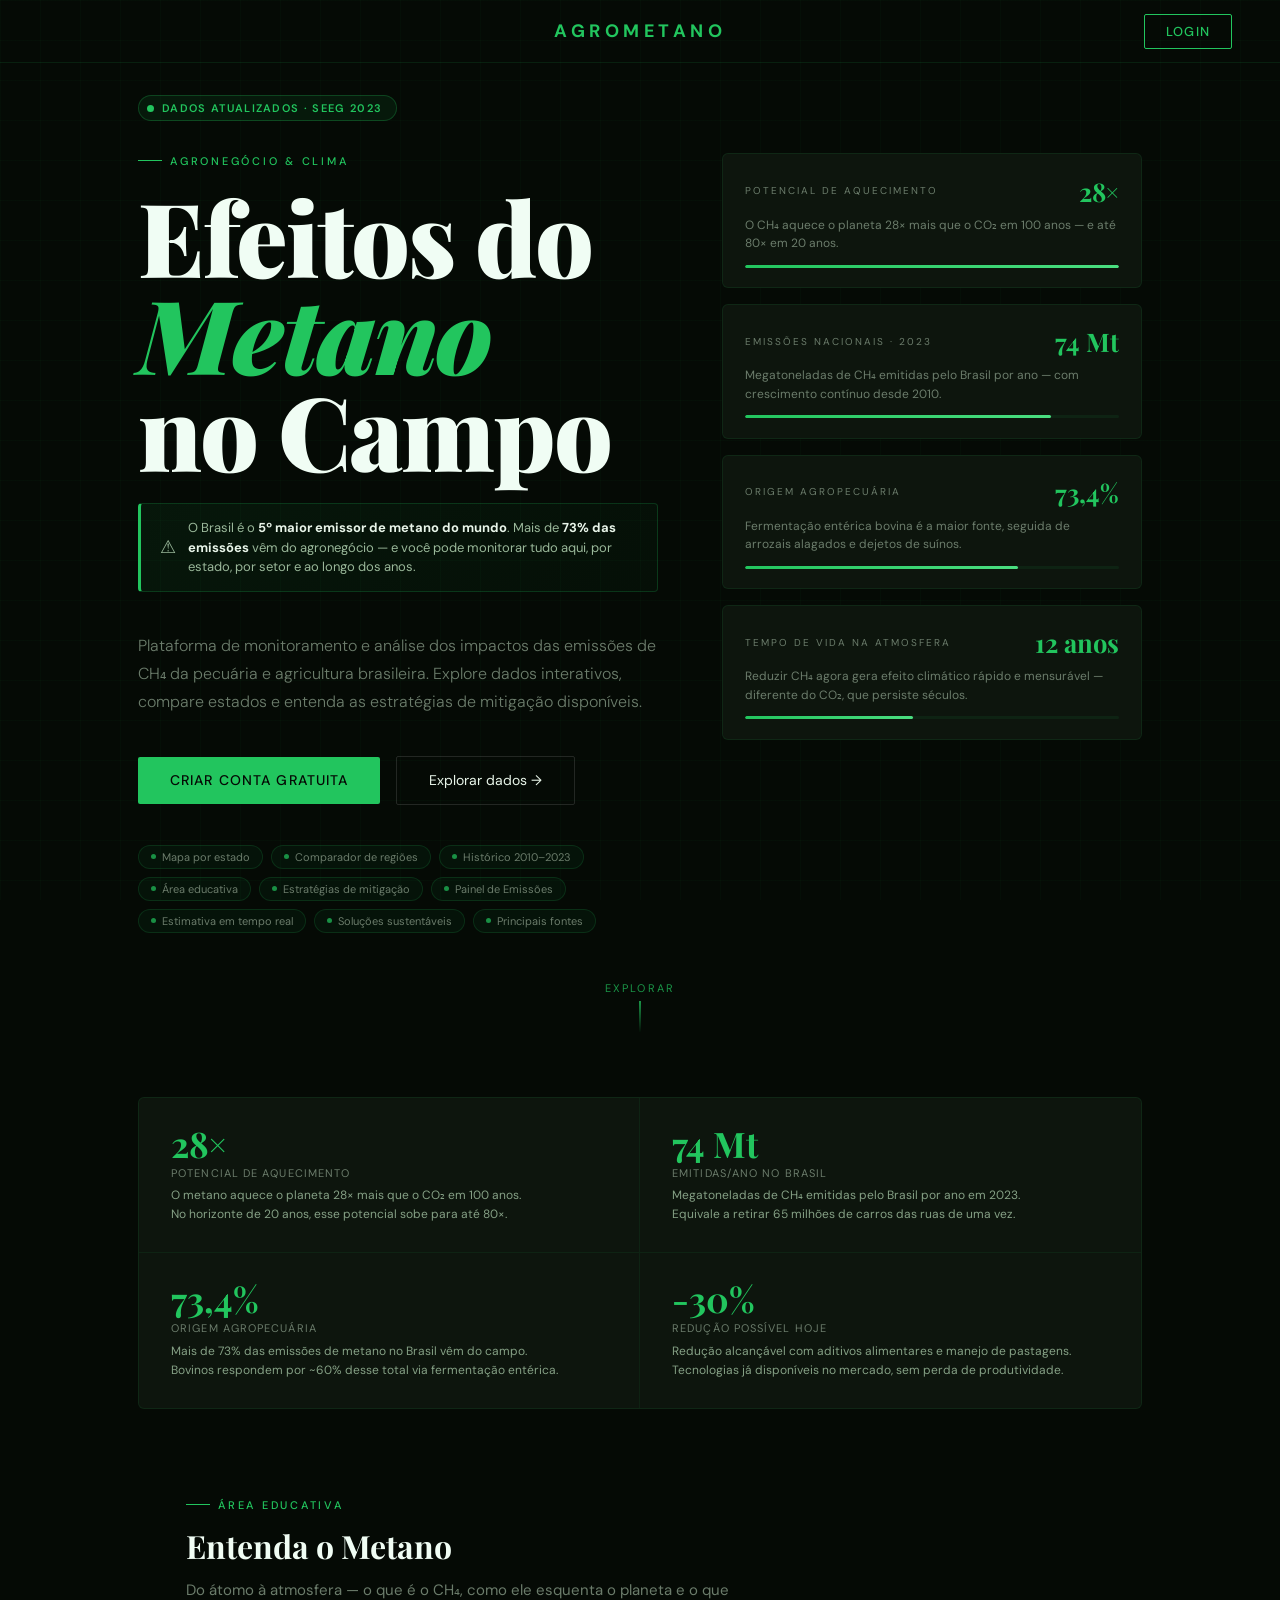
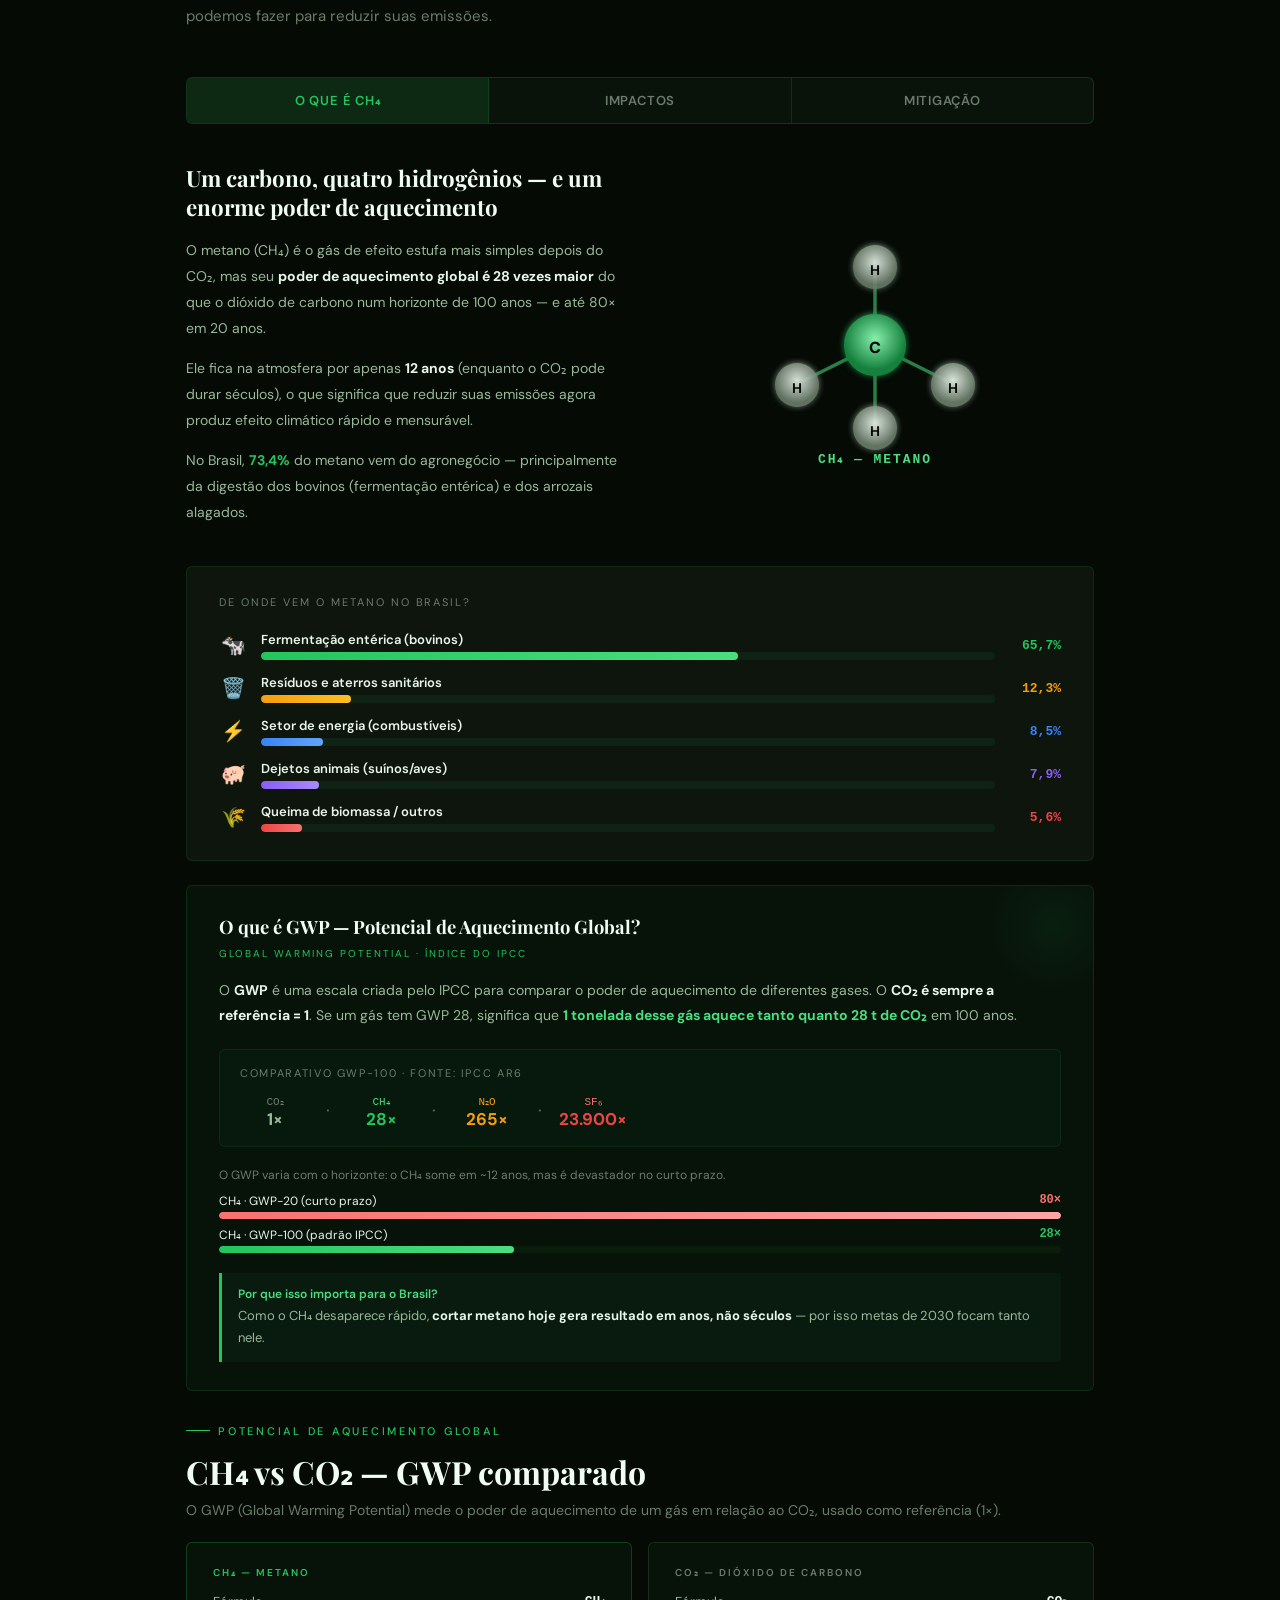
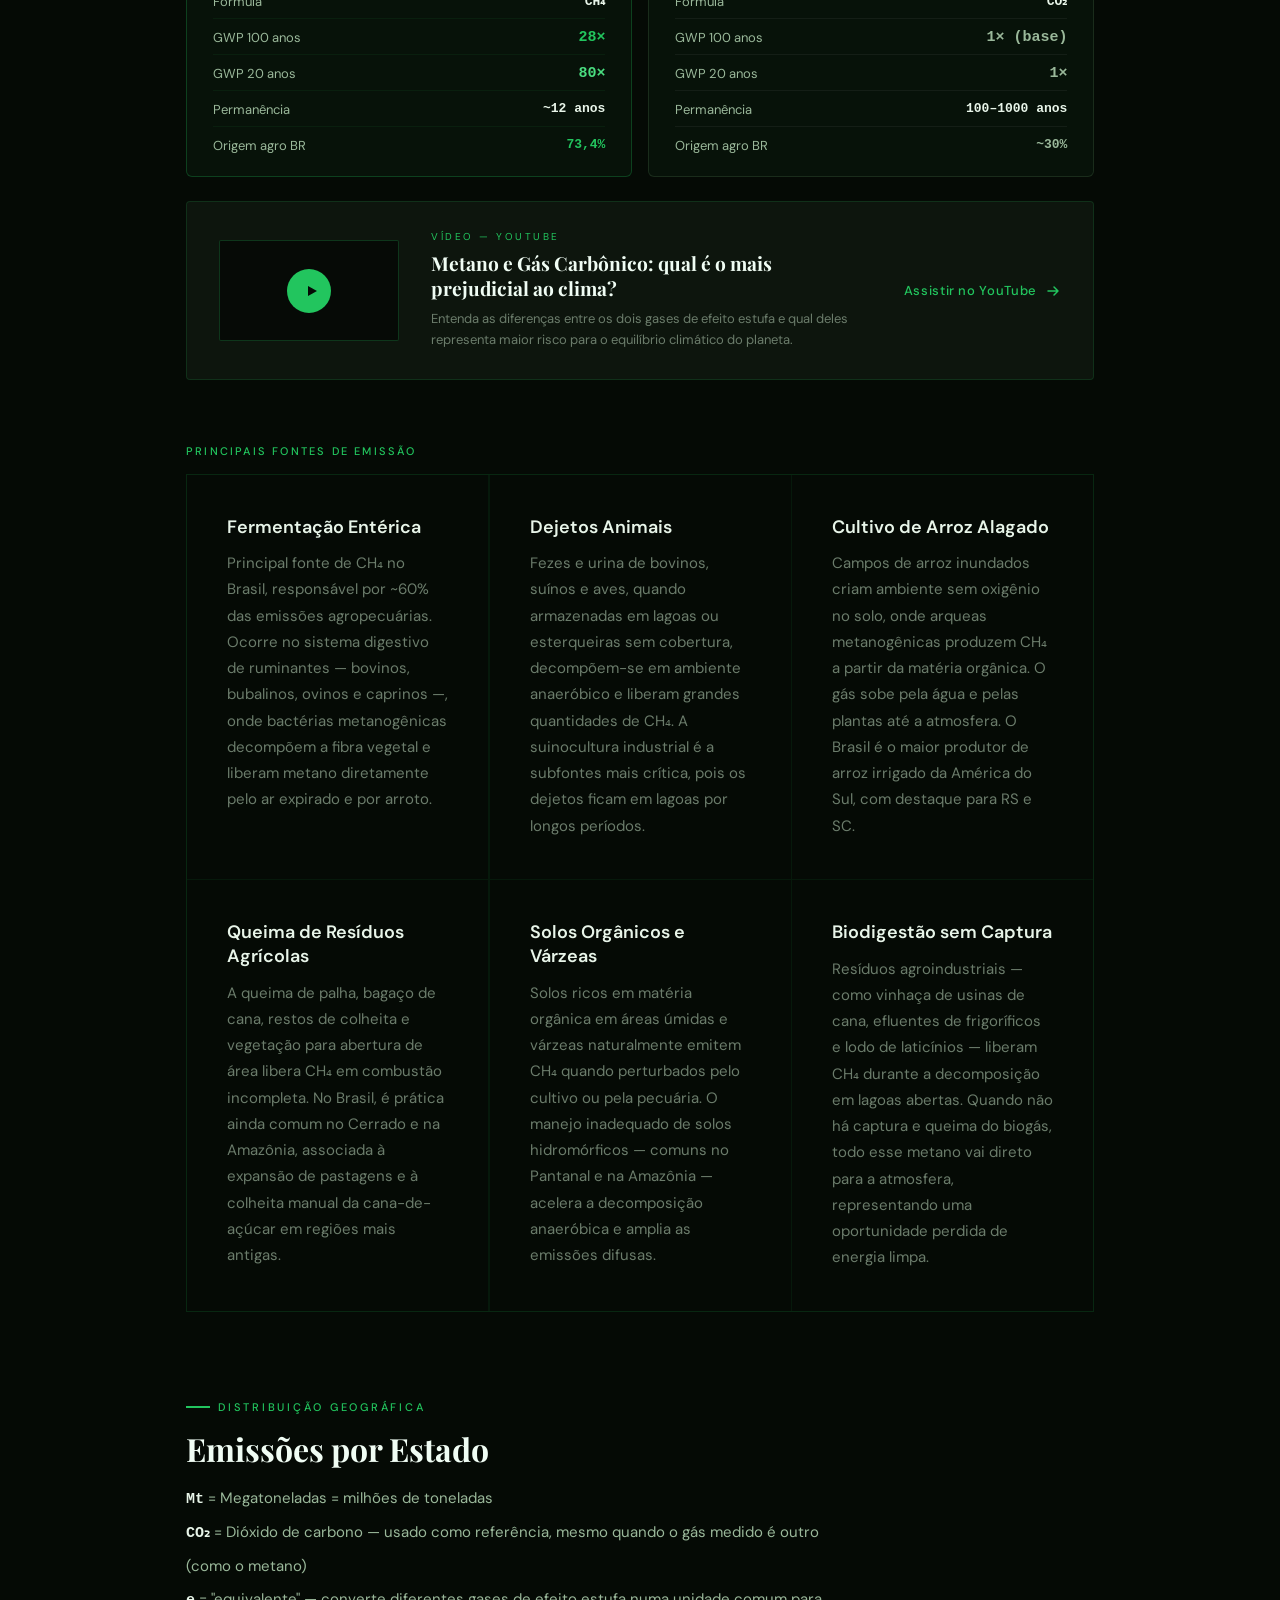
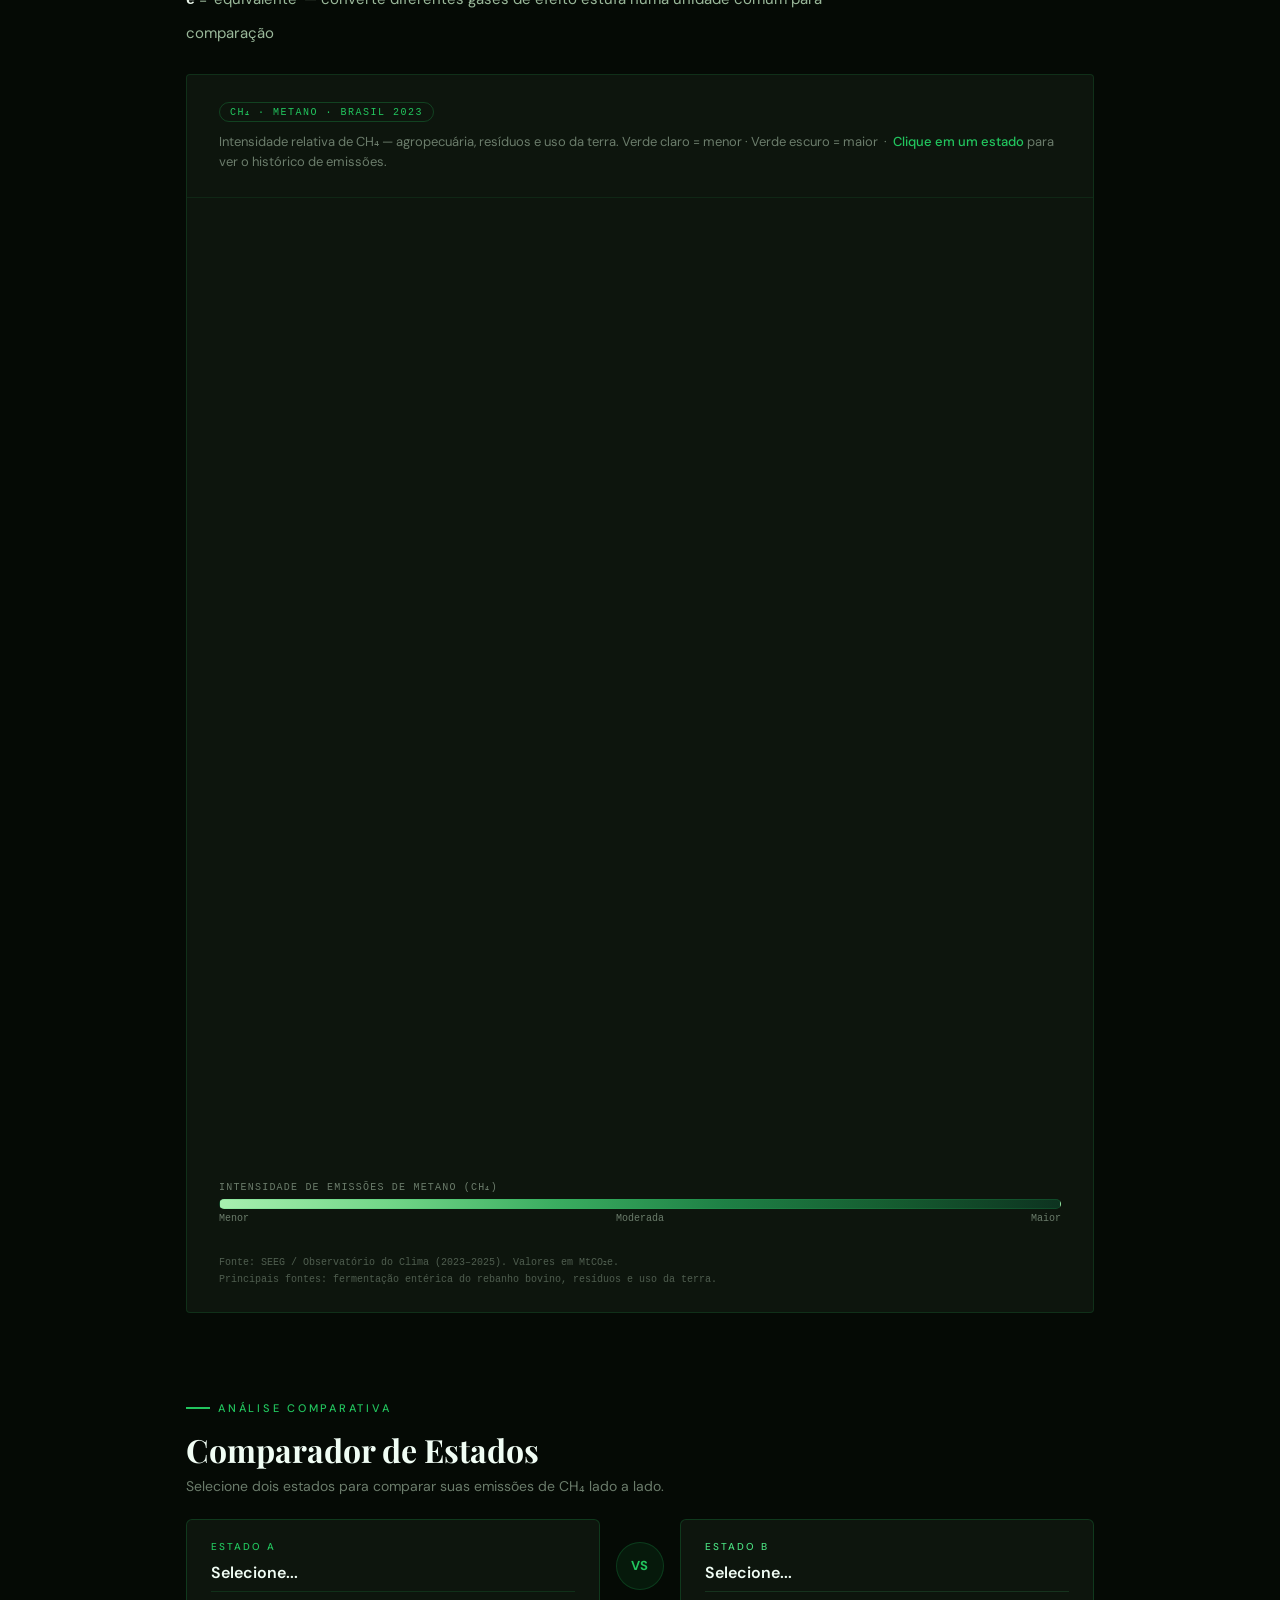
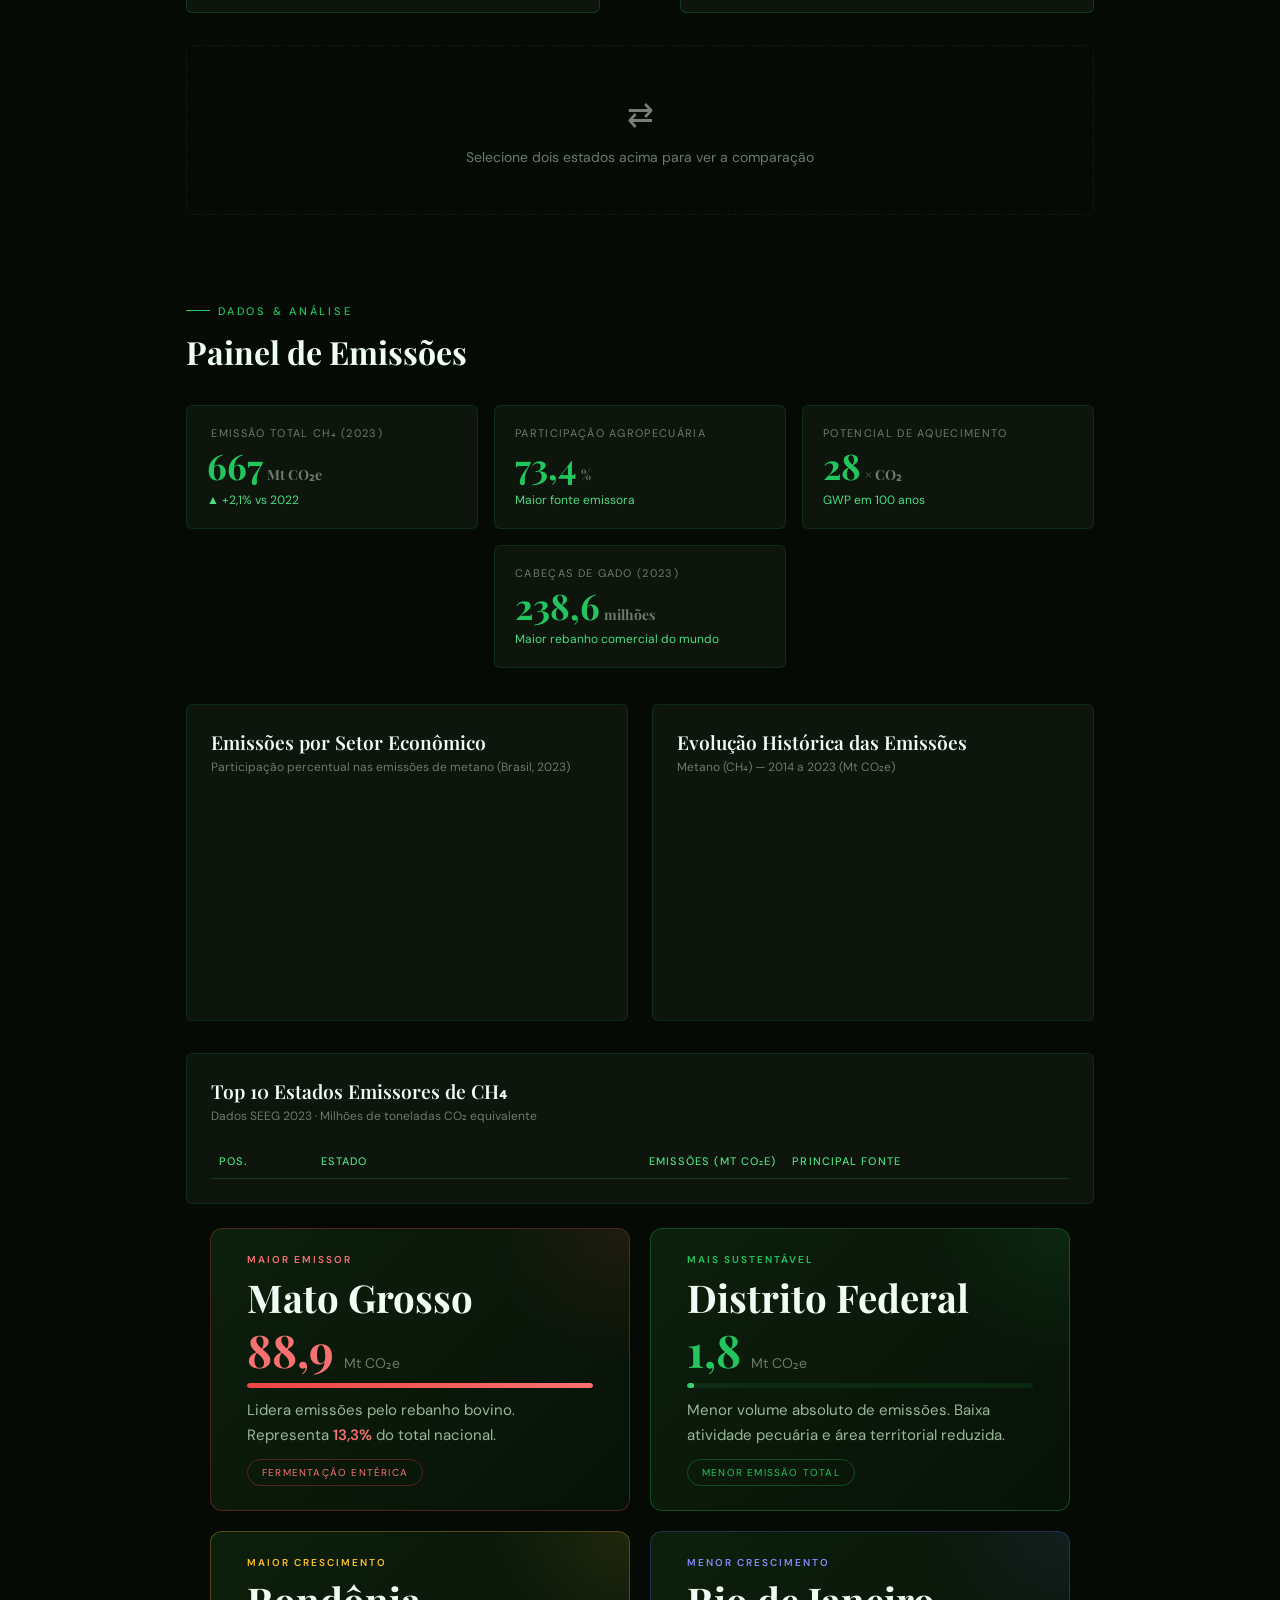
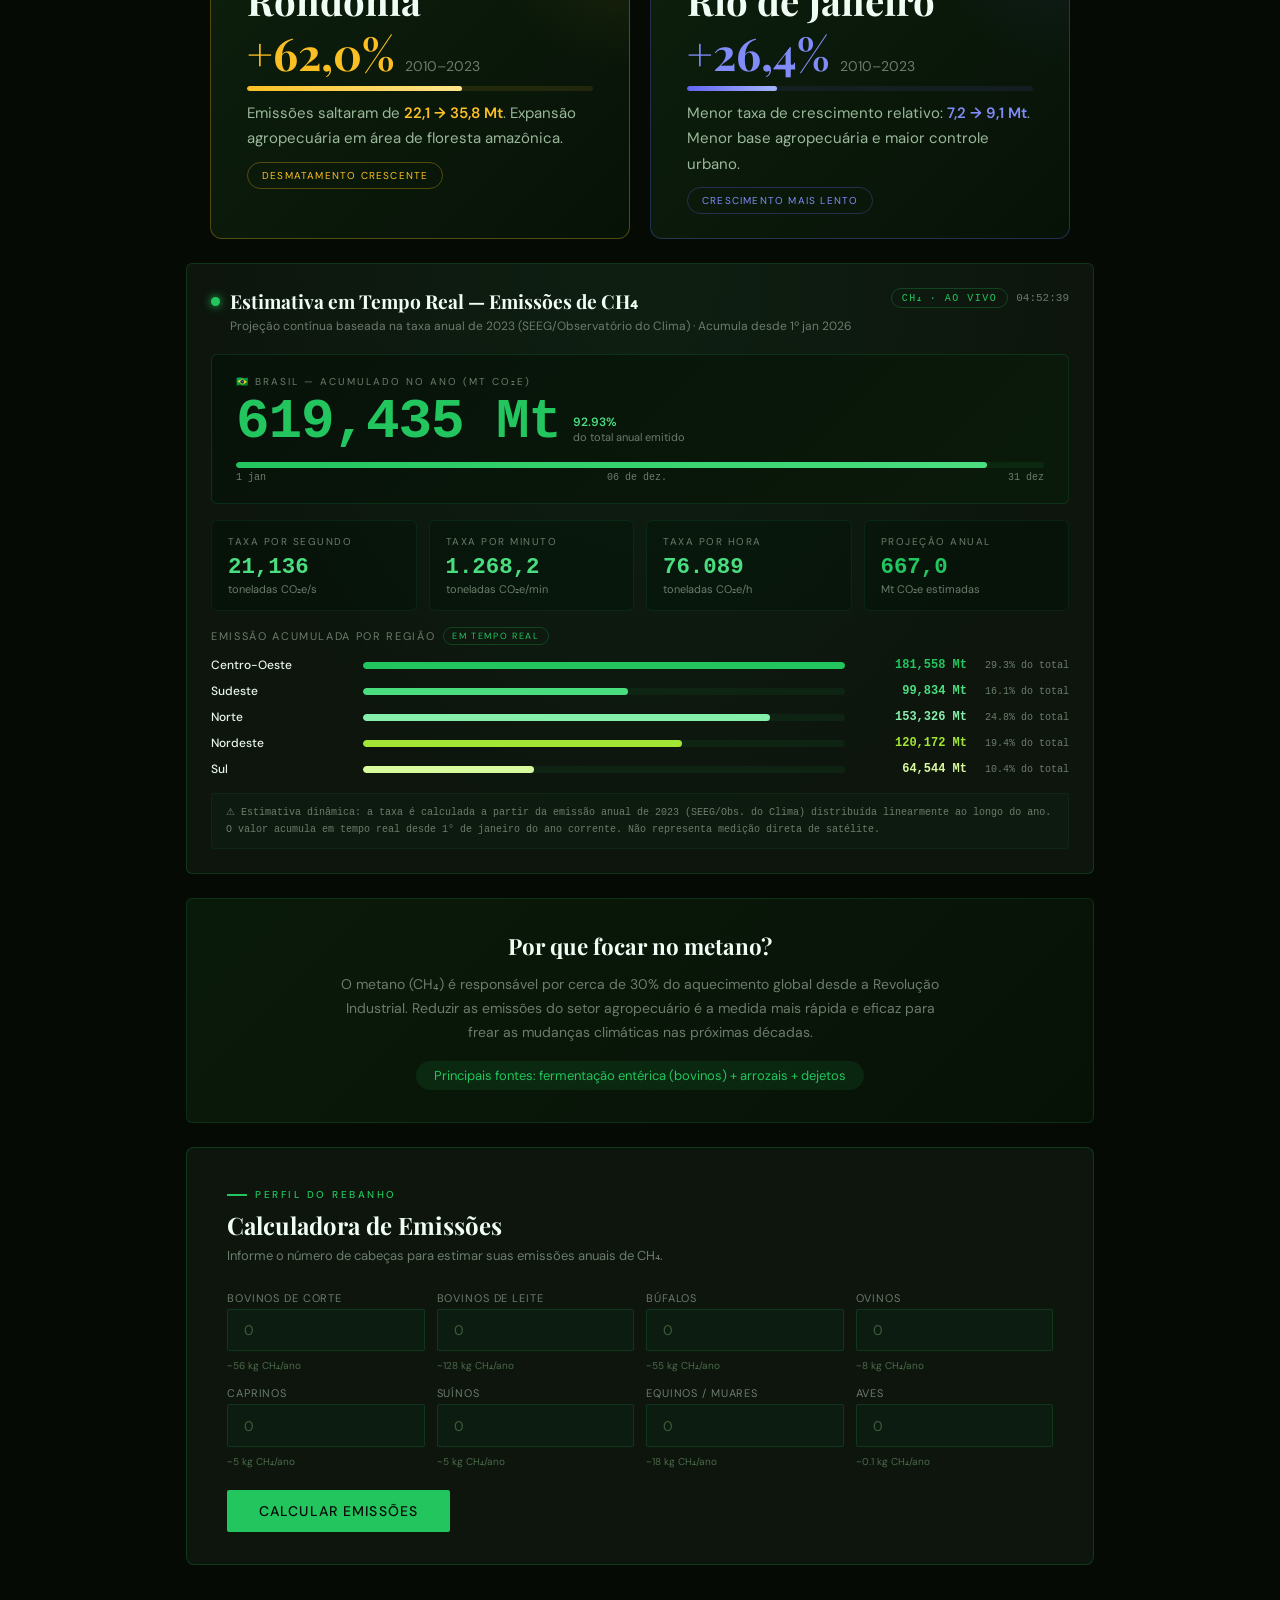
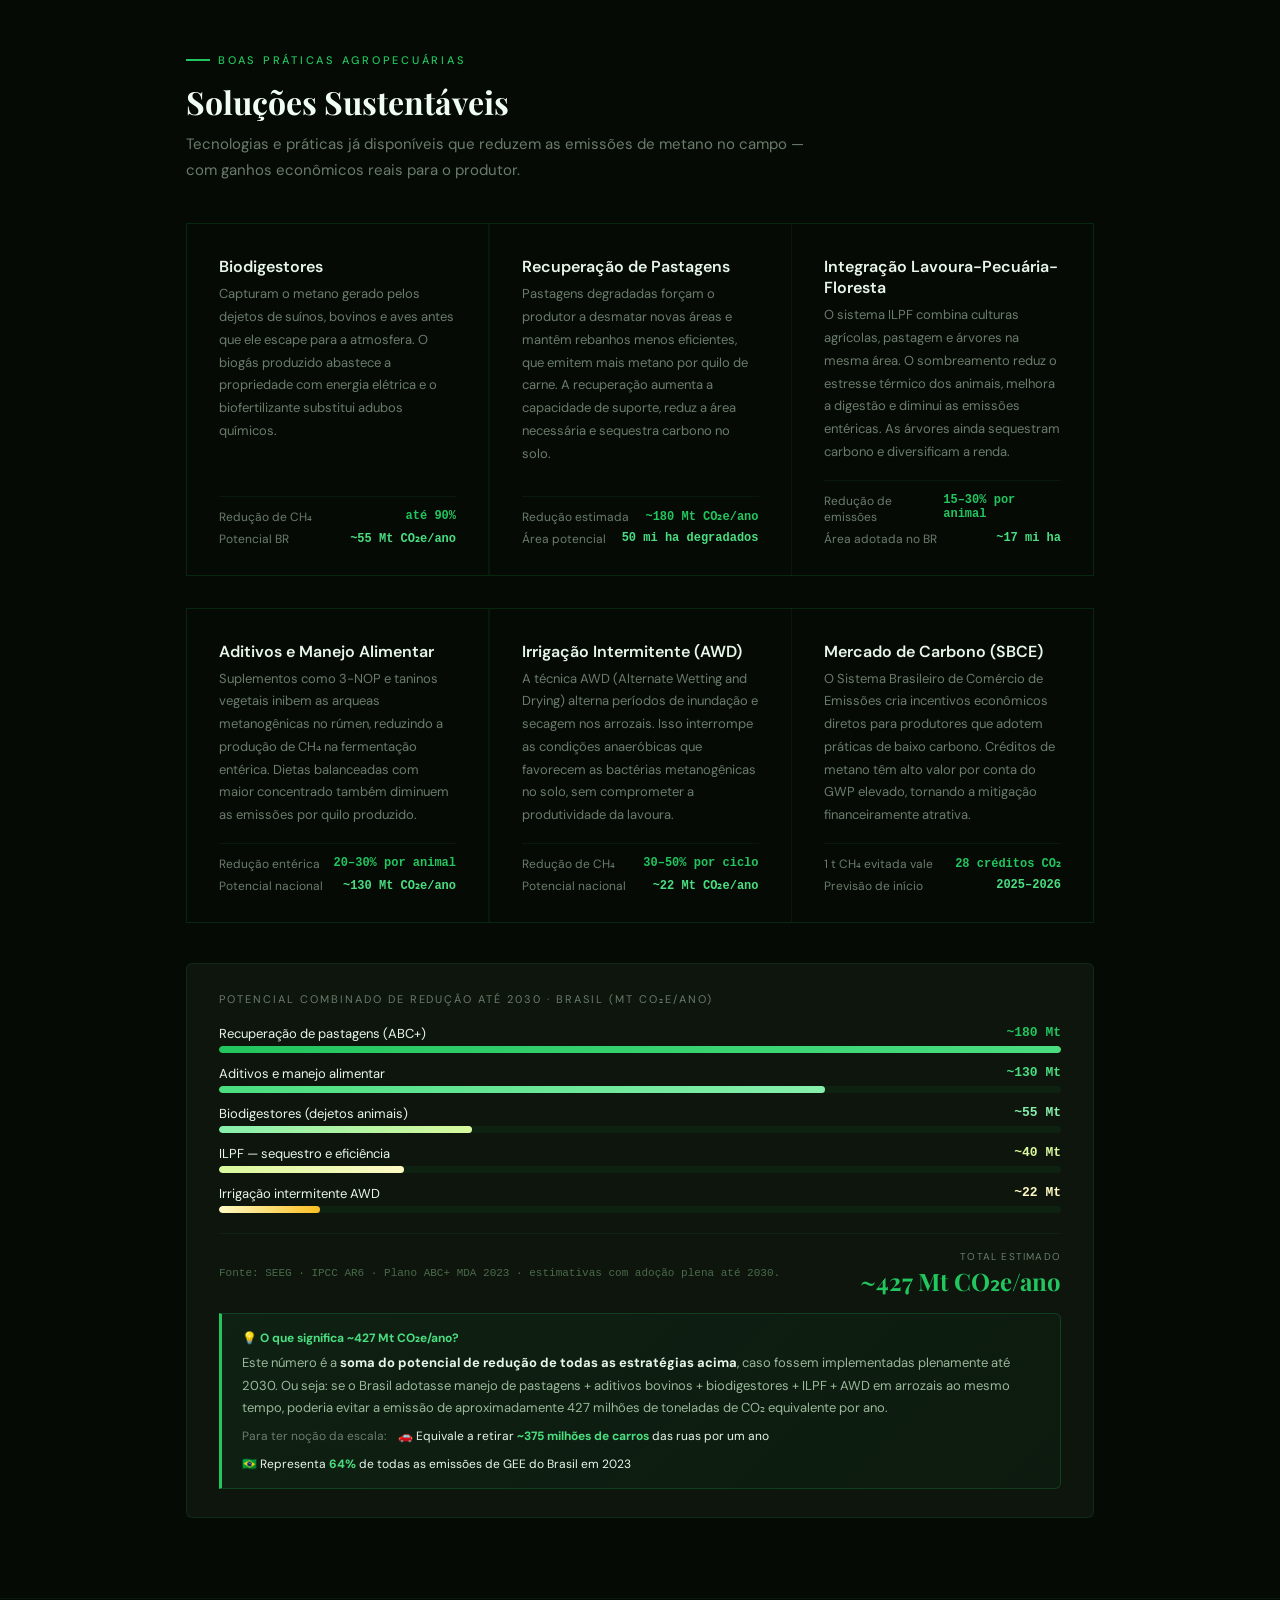
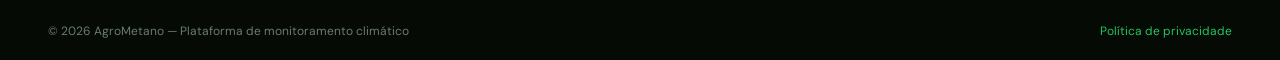
==== commit 8302739a: "Update index.html" ====
--- a/index.html
+++ b/index.html
@@ -287,7 +287,7 @@
       <!-- Alerta contextual logo abaixo do título -->
       <div class="hero-alert">
         <span class="hero-alert-icon">⚠</span>
-        <span>O Brasil é o <strong>4º maior emissor de metano do mundo</strong>. Mais de <strong>73% das emissões</strong> vêm do agronegócio — e você pode monitorar tudo aqui, por estado, por setor e ao longo dos anos.</span>
+        <span>O Brasil é o <strong>5º maior emissor de metano do mundo</strong>. Mais de <strong>73% das emissões</strong> vêm do agronegócio — e você pode monitorar tudo aqui, por estado, por setor e ao longo dos anos.</span>
       </div>
 
       <p class="hero-desc">Plataforma de monitoramento e análise dos impactos das emissões de CH₄ da pecuária e agricultura brasileira. Explore dados interativos, compare estados e entenda as estratégias de mitigação disponíveis.</p>
